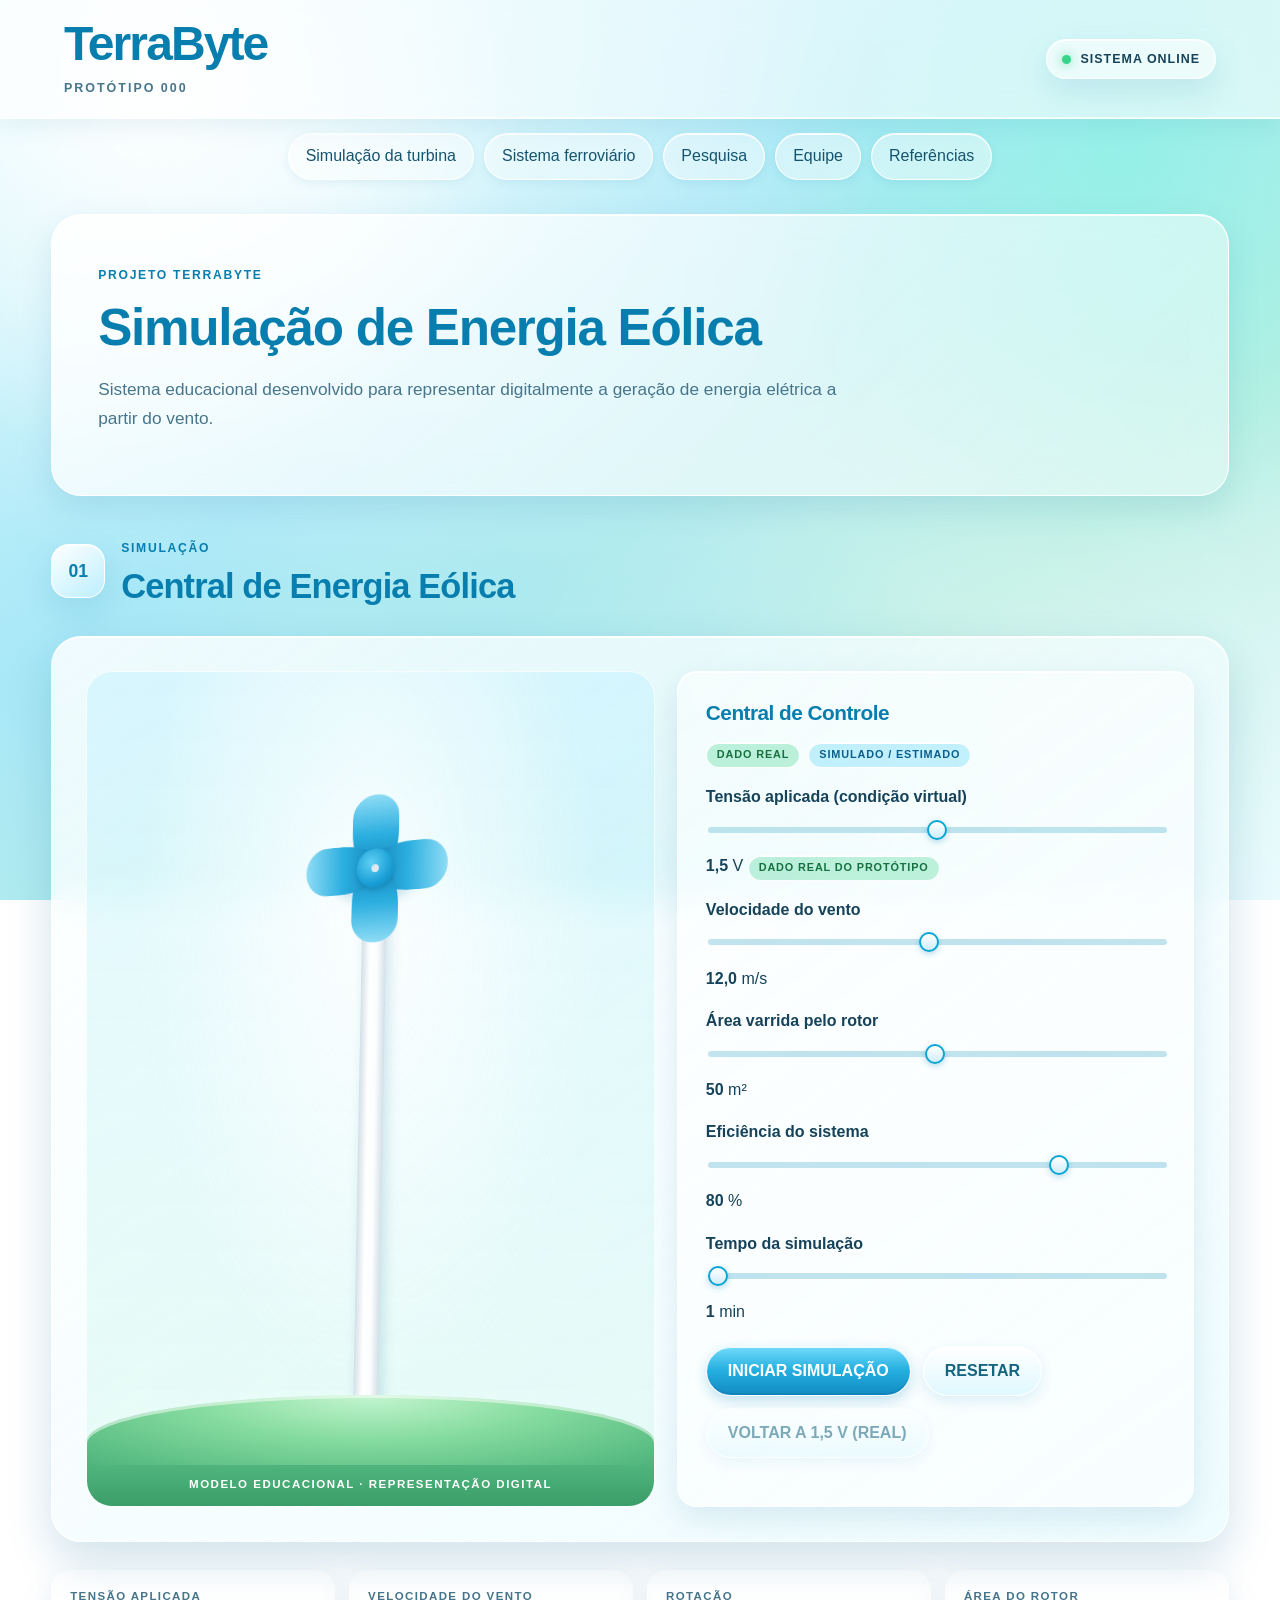
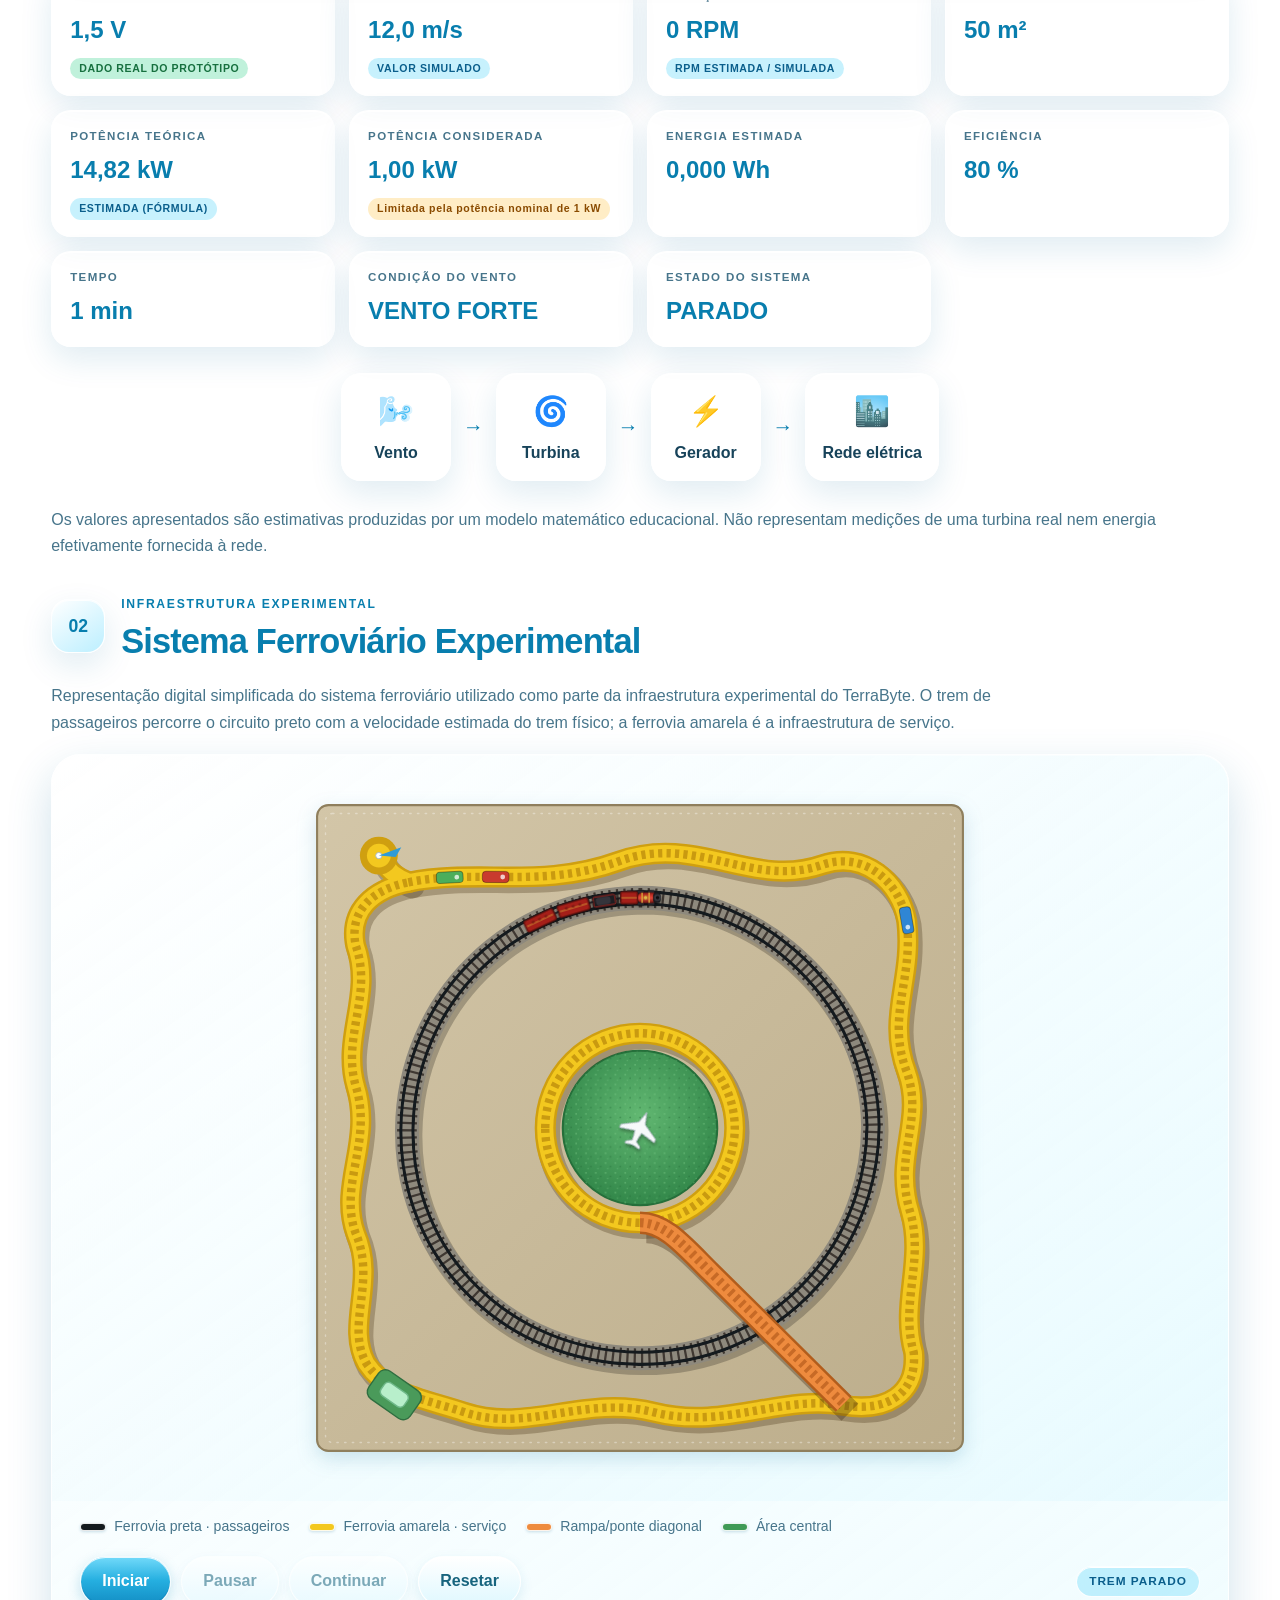
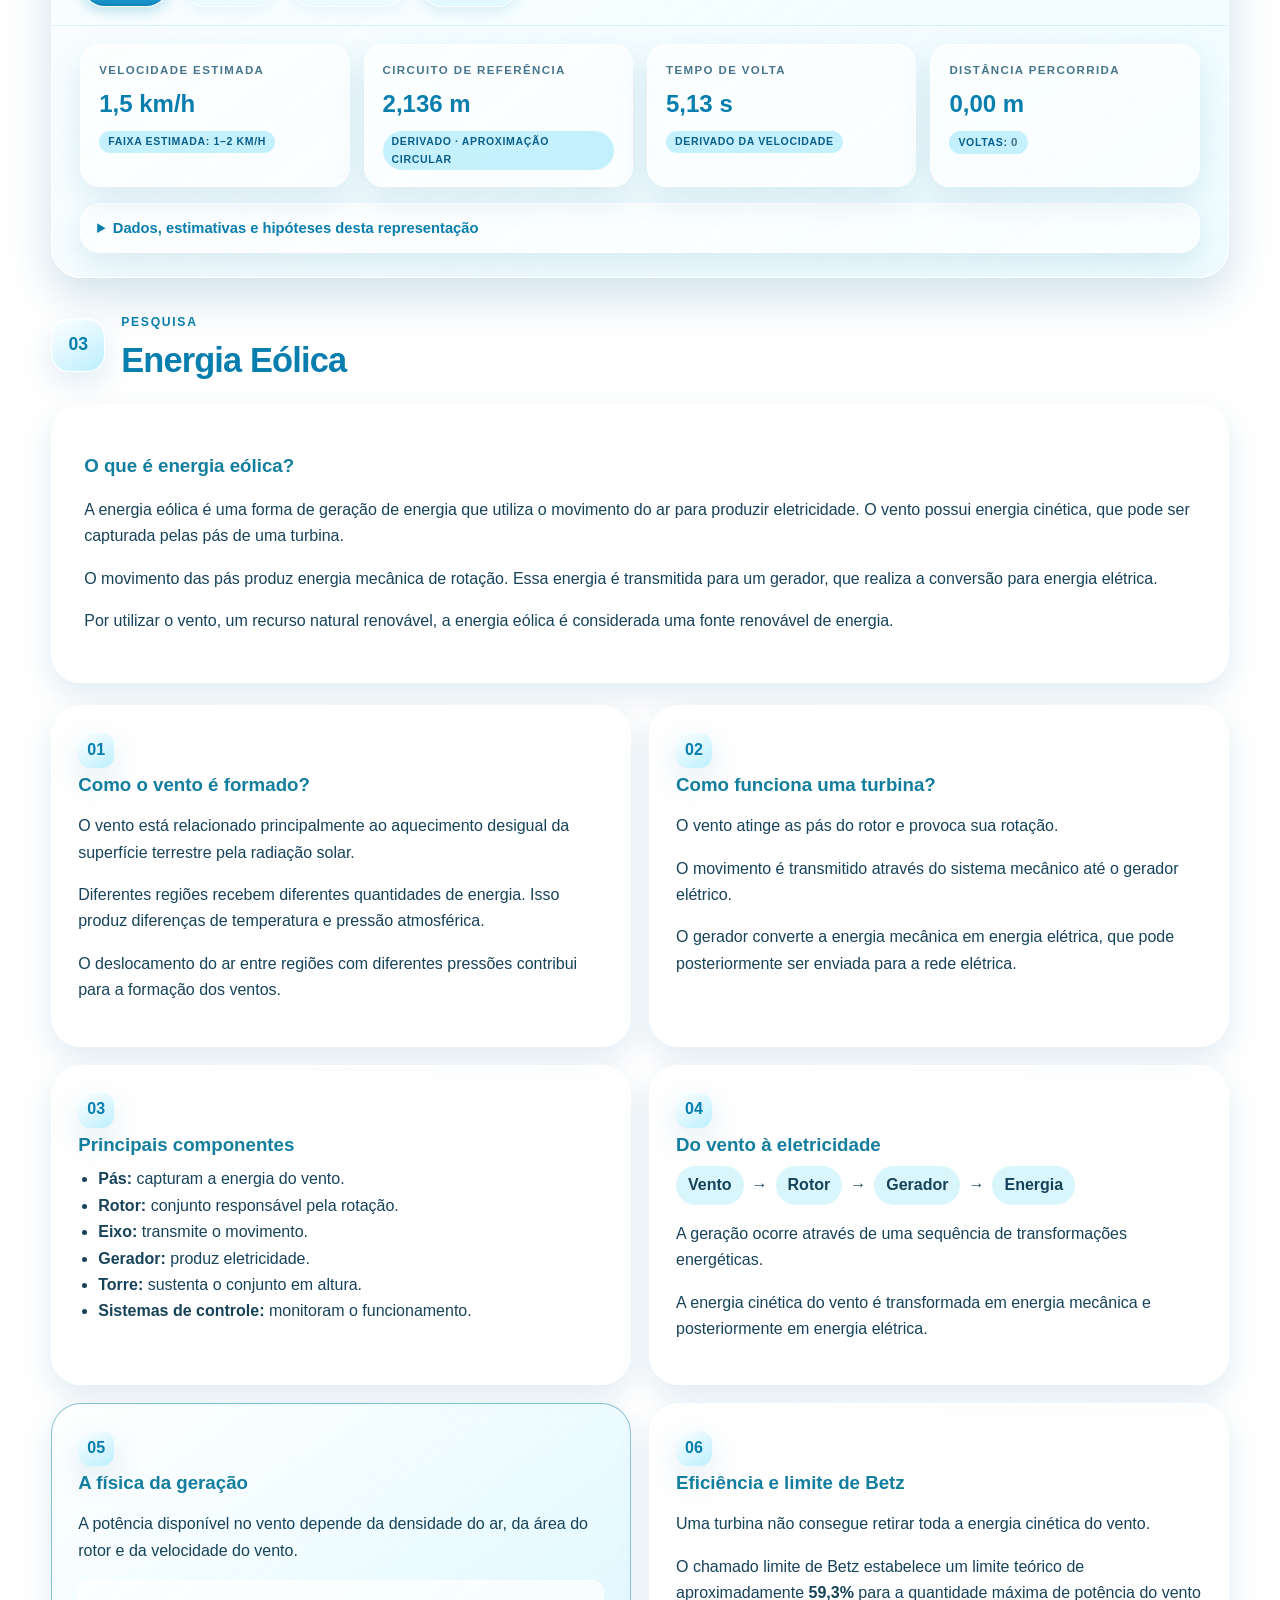
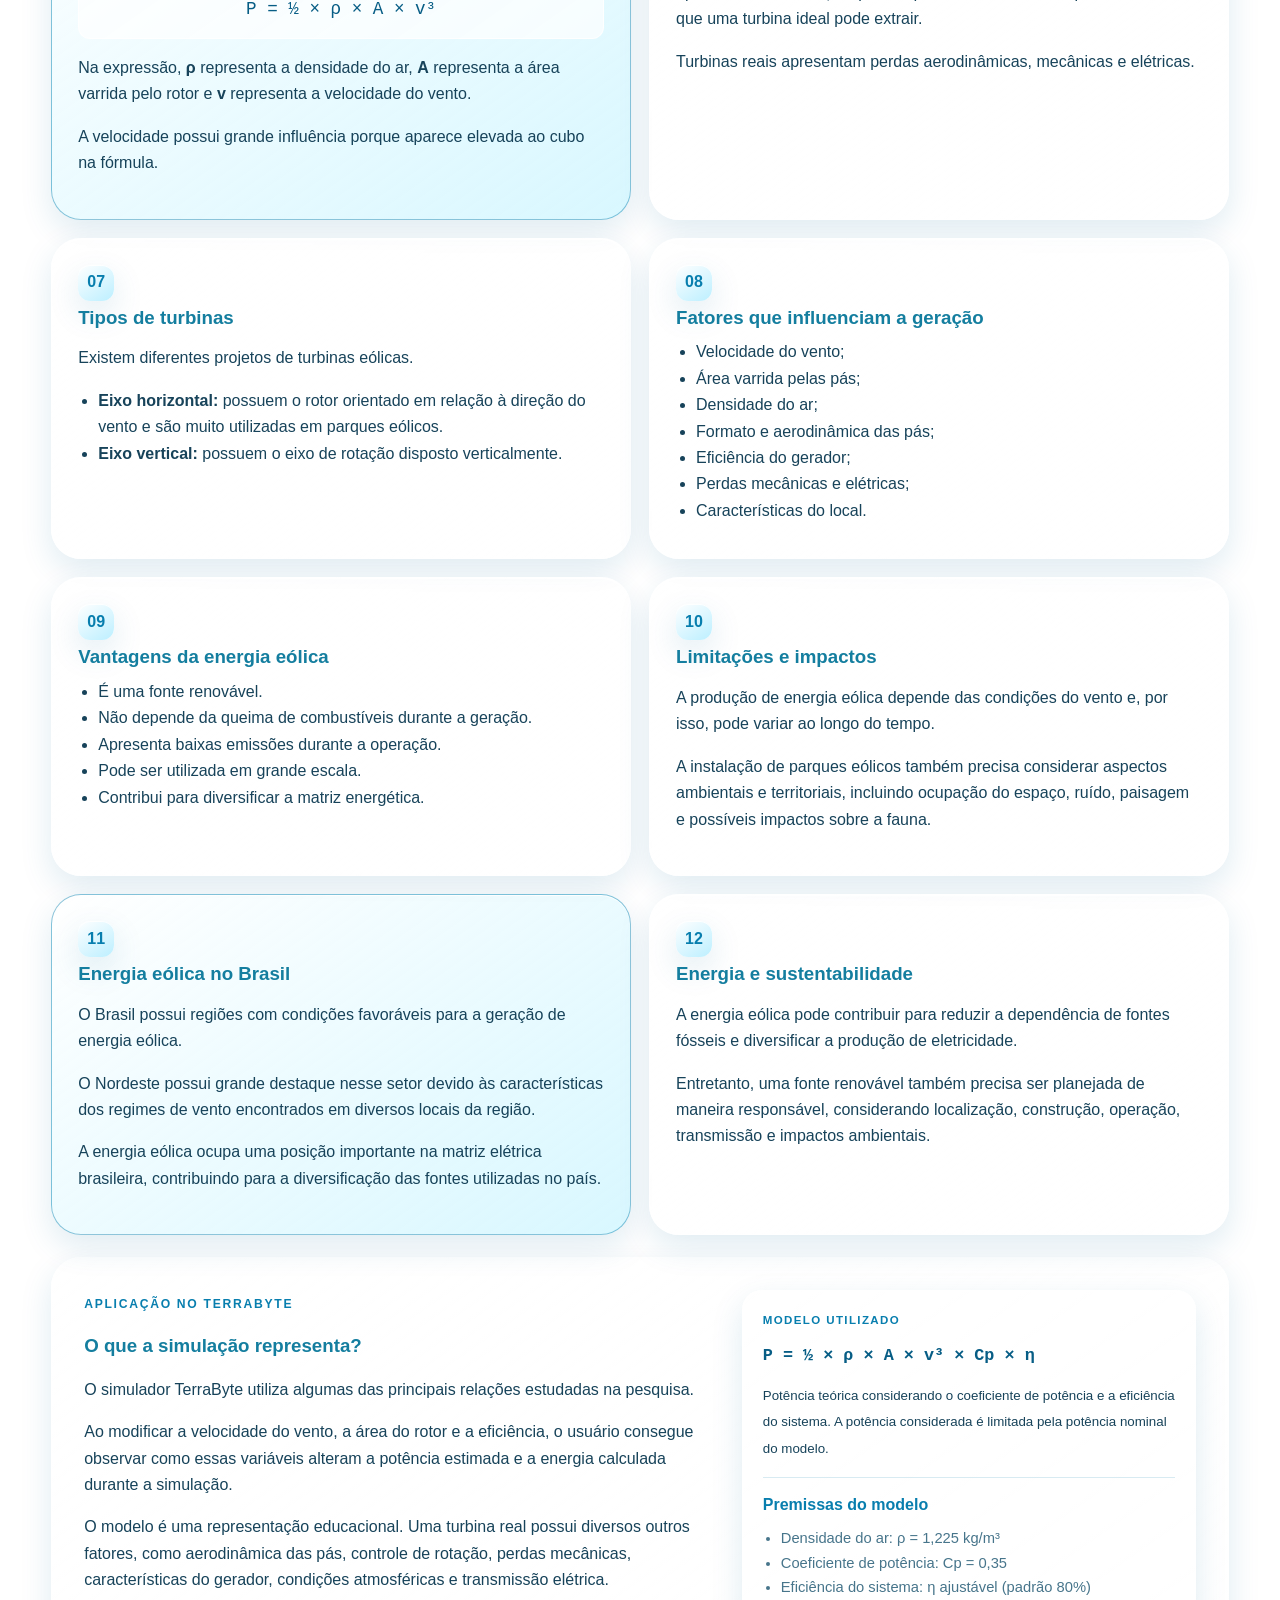
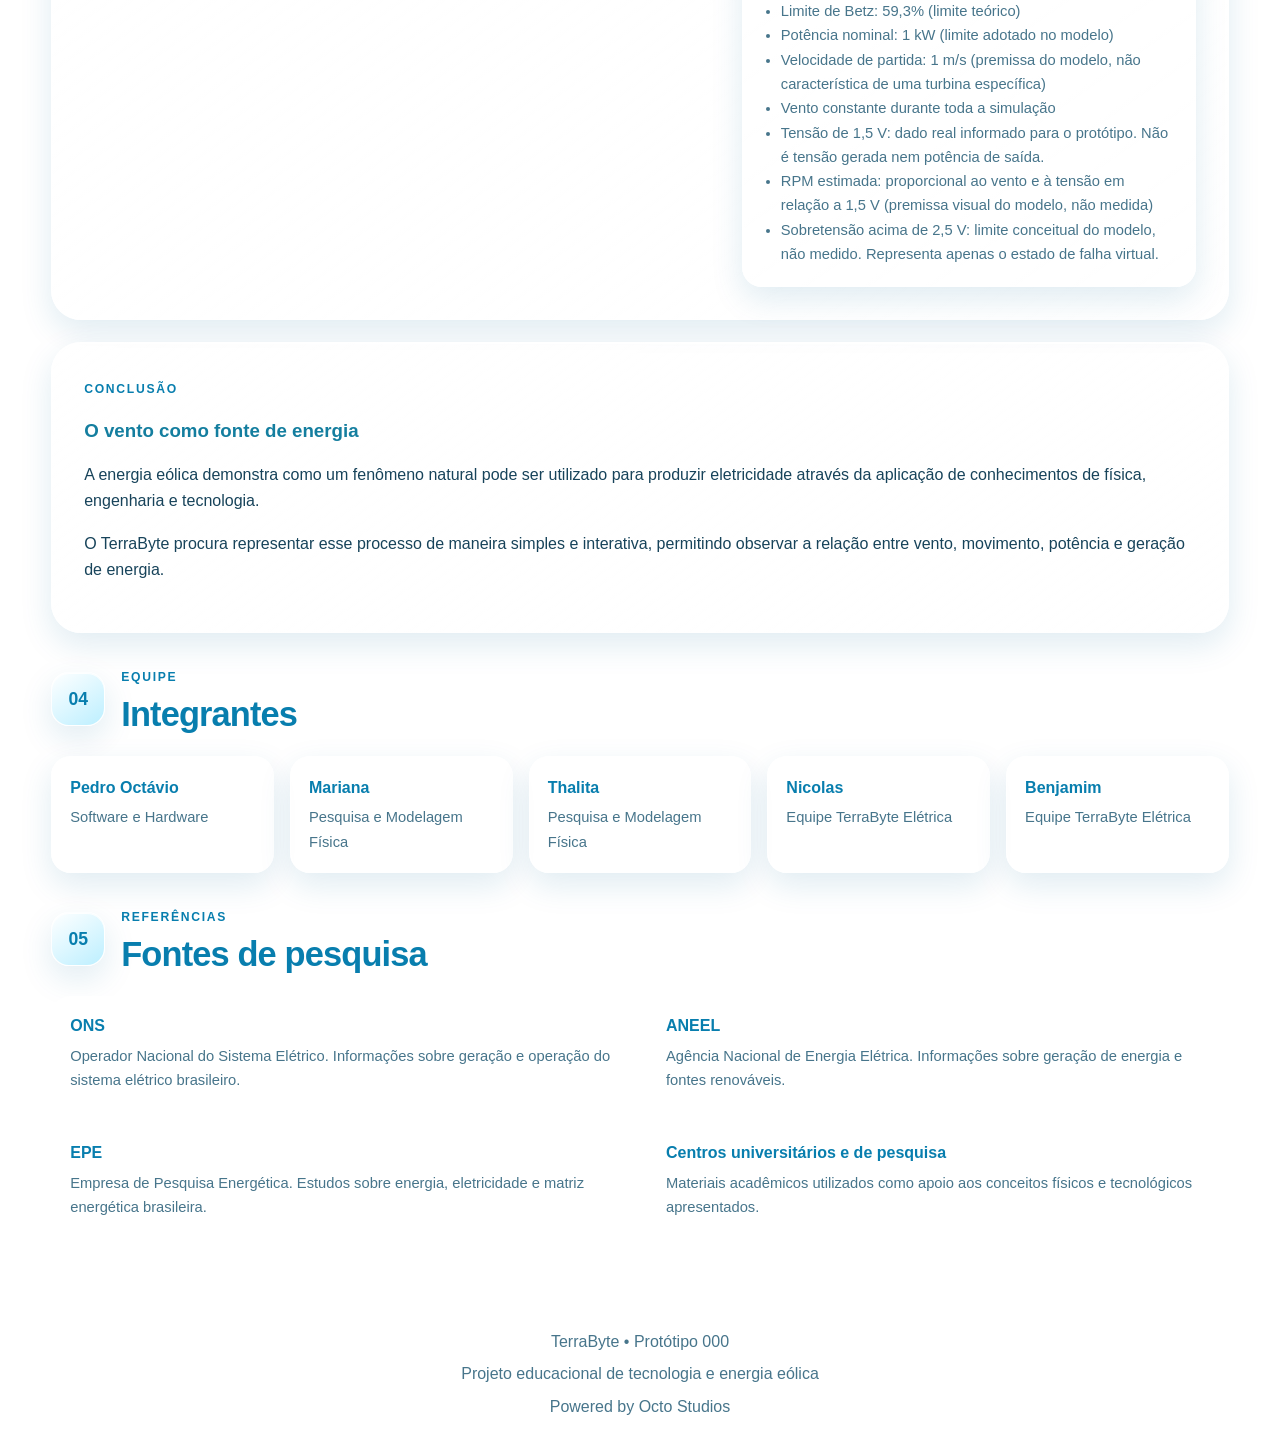
==== terrabyte feira de ciencias/index.html @ b6f0b1a8 "Add files via upload" ====
<!DOCTYPE html>
<html lang="pt-BR">
<head>
    <meta charset="UTF-8">
    <meta name="viewport" content="width=device-width, initial-scale=1.0">
    <meta name="description" content="TerraByte - Protótipo de simulação e pesquisa sobre energia eólica">
    <meta name="theme-color" content="#a8e8f7">
    <title>TerraByte | Protótipo 000</title>
    <link rel="stylesheet" href="style.css">
    <link rel="stylesheet" href="railway/railway.css">
</head>

<body>
    <header class="header">
        <div class="logo-area">
            <h1>TerraByte</h1>
            <span>PROTÓTIPO 000</span>
        </div>

        <div class="system-status">
            <span class="status-light"></span>
            SISTEMA ONLINE
        </div>
    </header>

    <nav class="site-navigation" aria-label="Navegação principal">
        <a href="#simulationSection">Simulação da turbina</a>
        <a href="#railwaySection">Sistema ferroviário</a>
        <a href="#researchSection">Pesquisa</a>
        <a href="#teamSection">Equipe</a>
        <a href="#referencesSection">Referências</a>
    </nav>

    <main>
        <section class="intro">
            <span class="section-tag">PROJETO TERRABYTE</span>
            <h2>Simulação de Energia Eólica</h2>
            <p>
                Sistema educacional desenvolvido para representar digitalmente
                a geração de energia elétrica a partir do vento.
            </p>
        </section>

        <!-- SEÇÃO 01: SIMULAÇÃO -->
        <section class="simulation-section" id="simulationSection">
            <div class="section-title">
                <div class="section-number">01</div>
                <div>
                    <span class="section-tag">SIMULAÇÃO</span>
                    <h2>Central de Energia Eólica</h2>
                </div>
            </div>

            <section class="simulation">
                <div class="turbine-area" id="turbineArea">
                    <div class="clouds" aria-hidden="true">
                        <span class="cloud cloud-1"></span>
                        <span class="cloud cloud-2"></span>
                    </div>

                    <div class="wind-particles" aria-hidden="true">
                        <span style="--y:18%;--t:3.2s;--d:0s"></span>
                        <span style="--y:30%;--t:2.6s;--d:0.6s"></span>
                        <span style="--y:42%;--t:3.8s;--d:1.2s"></span>
                        <span style="--y:54%;--t:2.9s;--d:0.3s"></span>
                        <span style="--y:66%;--t:3.4s;--d:1.6s"></span>
                        <span style="--y:78%;--t:2.7s;--d:0.9s"></span>
                    </div>

                    <div class="fault-banner" id="faultBanner" hidden>
                        SOBRETENSÃO — FALHA SIMULADA
                    </div>

                    <div
                        id="turbine"
                        class="turbine-3d"
                        role="img"
                        aria-label="Representação 3D simplificada do protótipo TerraByte"
                    >
                        <div class="tb-tower"></div>
                        <div class="tb-nacelle"></div>
                        <div class="tb-hub-wrap">
                            <div class="turbine-rotor">
                                <span class="tb-blade" style="--a:0deg"></span>
                                <span class="tb-blade" style="--a:90deg"></span>
                                <span class="tb-blade" style="--a:180deg"></span>
                                <span class="tb-blade" style="--a:270deg"></span>
                                <span class="tb-spinner"></span>
                            </div>
                        </div>
                    </div>

                    <div class="grass-field" aria-hidden="true"></div>

                    <div class="simulation-label">
                        MODELO EDUCACIONAL · REPRESENTAÇÃO DIGITAL
                    </div>
                </div>

                <div class="control-panel" id="controlPanel">
                    <h2>Central de Controle</h2>

                    <p class="lock-notice" id="lockNotice" hidden>
                        Parâmetros bloqueados durante a simulação.
                    </p>

                    <div class="legend" aria-label="Legenda de rótulos">
                        <span class="tag tag-real">DADO REAL</span>
                        <span class="tag tag-sim">SIMULADO / ESTIMADO</span>
                    </div>

                    <div class="control-group">
                        <label for="voltage">
                            Tensão aplicada (condição virtual)
                        </label>

                        <input
                            type="range"
                            id="voltage"
                            min="0"
                            max="3"
                            value="1.5"
                            step="0.1"
                        >

                        <p>
                            <strong id="voltageValue">1,5</strong> V
                            <span class="tag tag-real" id="voltageTag">DADO REAL DO PROTÓTIPO</span>
                        </p>
                    </div>

                    <div class="control-group">
                        <label for="windSpeed">
                            Velocidade do vento
                        </label>

                        <input
                            type="range"
                            id="windSpeed"
                            min="0"
                            max="25"
                            value="12"
                            step="0.1"
                        >

                        <p>
                            <strong id="windValue">12,0</strong> m/s
                        </p>
                    </div>

                    <div class="control-group">
                        <label for="rotorArea">
                            Área varrida pelo rotor
                        </label>

                        <input
                            type="range"
                            id="rotorArea"
                            min="1"
                            max="100"
                            value="50"
                            step="1"
                        >

                        <p>
                            <strong id="areaValue">50</strong> m²
                        </p>
                    </div>

                    <div class="control-group">
                        <label for="efficiency">
                            Eficiência do sistema
                        </label>

                        <input
                            type="range"
                            id="efficiency"
                            min="10"
                            max="100"
                            value="80"
                            step="1"
                        >

                        <p>
                            <strong id="efficiencyValue">80</strong> %
                        </p>
                    </div>

                    <div class="control-group">
                        <label for="simulationTime">
                            Tempo da simulação
                        </label>

                        <input
                            type="range"
                            id="simulationTime"
                            min="1"
                            max="60"
                            value="1"
                            step="1"
                        >

                        <p>
                            <strong id="timeValue">1</strong> min
                        </p>
                    </div>

                    <div class="simulation-controls">
                        <button id="startButton" type="button">
                            INICIAR SIMULAÇÃO
                        </button>

                        <button
                            id="resetButton"
                            class="btn-secondary"
                            type="button"
                        >
                            RESETAR
                        </button>

                        <button
                            id="returnRealButton"
                            class="btn-secondary"
                            type="button"
                        >
                            VOLTAR A 1,5 V (REAL)
                        </button>
                    </div>
                </div>
            </section>

            <!-- INDICADORES -->
            <section class="data-panel" aria-label="Dados da simulação">
                <div class="data-card">
                    <span>TENSÃO APLICADA</span>
                    <strong id="voltageData">1,5 V</strong>
                    <small class="tag-line" id="voltageDataTag">DADO REAL DO PROTÓTIPO</small>
                </div>

                <div class="data-card">
                    <span>VELOCIDADE DO VENTO</span>
                    <strong id="speedData">12,0 m/s</strong>
                    <small class="tag-line">VALOR SIMULADO</small>
                </div>

                <div class="data-card">
                    <span>ROTAÇÃO</span>
                    <strong id="rpmData">0 RPM</strong>
                    <small class="tag-line">RPM ESTIMADA / SIMULADA</small>
                </div>

                <div class="data-card">
                    <span>ÁREA DO ROTOR</span>
                    <strong id="areaData">50 m²</strong>
                </div>

                <div class="data-card">
                    <span>POTÊNCIA TEÓRICA</span>
                    <strong id="theoreticalPowerData">0,00 kW</strong>
                    <small class="tag-line">ESTIMADA (FÓRMULA)</small>
                </div>

                <div class="data-card">
                    <span>POTÊNCIA CONSIDERADA</span>
                    <strong id="powerData">0,00 kW</strong>
                    <small class="tag-line" id="powerLimitNote" hidden>Limitada pela potência nominal de 1 kW</small>
                </div>

                <div class="data-card">
                    <span>ENERGIA ESTIMADA</span>
                    <strong id="energyData">0,000 kWh</strong>
                </div>

                <div class="data-card">
                    <span>EFICIÊNCIA</span>
                    <strong id="efficiencyData">80 %</strong>
                </div>

                <div class="data-card">
                    <span>TEMPO</span>
                    <strong id="timeData">1 min</strong>
                </div>

                <div class="data-card">
                    <span>CONDIÇÃO DO VENTO</span>
                    <strong id="windStateData">MODERADO</strong>
                </div>

                <div class="data-card">
                    <span>ESTADO DO SISTEMA</span>
                    <strong id="systemState">PARADO</strong>
                </div>
            </section>

            <!-- FLUXO DE ENERGIA -->
            <section class="energy-flow" aria-label="Etapas da geração">
                <div class="energy-step">
                    <span aria-hidden="true">🌬️</span>
                    <p>Vento</p>
                </div>

                <strong aria-hidden="true">→</strong>

                <div class="energy-step">
                    <span aria-hidden="true">🌀</span>
                    <p>Turbina</p>
                </div>

                <strong aria-hidden="true">→</strong>

                <div class="energy-step">
                    <span aria-hidden="true">⚡</span>
                    <p>Gerador</p>
                </div>

                <strong aria-hidden="true">→</strong>

                <div class="energy-step">
                    <span aria-hidden="true">🏙️</span>
                    <p>Rede elétrica</p>
                </div>
            </section>

            <p class="text-muted">
                Os valores apresentados são estimativas produzidas por um
                modelo matemático educacional. Não representam medições
                de uma turbina real nem energia efetivamente fornecida à rede.
            </p>
        </section>

        <!-- SEÇÃO 02: PESQUISA -->
        <!-- SEÃ‡ÃƒO 02: SISTEMA FERROVIÃRIO -->
<section class="railway-section" id="railwaySection" aria-labelledby="railwayTitle">
    <div class="section-title">
        <div class="section-number">02</div>
        <div>
            <span class="section-tag">INFRAESTRUTURA EXPERIMENTAL</span>
            <h2 id="railwayTitle">Sistema Ferrovi&aacute;rio Experimental</h2>
        </div>
    </div>

    <p class="railway-intro">
        Representa&ccedil;&atilde;o digital simplificada do sistema ferrovi&aacute;rio utilizado como parte da
        infraestrutura experimental do TerraByte. O trem de passageiros percorre o circuito preto com a
        velocidade estimada do trem f&iacute;sico; a ferrovia amarela &eacute; a infraestrutura de servi&ccedil;o.
    </p>

    <div class="railway-panel">
        <div class="railway-scene">
            <svg class="railway-svg" id="railwaySvg" viewBox="0 0 1000 1000" role="img"
                 aria-labelledby="railwaySvgTitle railwaySvgDesc">
                <title id="railwaySvgTitle">Maquete ferrovi&aacute;ria do TerraByte</title>
                <desc id="railwaySvgDesc">Vista superior da maquete. A ferrovia preta de passageiros forma um circuito quase circular no centro. A ferrovia amarela de servi&ccedil;o contorna as bordas da base, com um la&ccedil;o em volta da &aacute;rea verde central e uma rampa laranja diagonal que passa por cima do circuito preto. O trem de passageiros percorre a ferrovia preta.</desc>

                <defs>
                    <linearGradient id="rwBoard" x1="0" y1="0" x2="1" y2="1">
                        <stop offset="0" stop-color="#d3c6a8"/>
                        <stop offset="1" stop-color="#bcad8b"/>
                    </linearGradient>
                    <radialGradient id="rwGreen" cx=".5" cy=".42" r=".62">
                        <stop offset="0" stop-color="#62b872"/>
                        <stop offset="1" stop-color="#2f8447"/>
                    </radialGradient>
                    <pattern id="rwGrass" width="14" height="14" patternUnits="userSpaceOnUse">
                        <circle cx="3" cy="4" r="1.2" fill="#7ccb87" opacity=".55"/>
                        <circle cx="10" cy="9" r="1.3" fill="#256f3a" opacity=".45"/>
                        <circle cx="6" cy="12" r="1" fill="#6fbf7c" opacity=".5"/>
                    </pattern>
                    <linearGradient id="rwBoilerShade" x1="0" y1="0" x2="0" y2="1">
                        <stop offset="0" stop-color="#8f1d17"/>
                        <stop offset=".38" stop-color="#d63a2e"/>
                        <stop offset=".52" stop-color="#e34a3c"/>
                        <stop offset="1" stop-color="#7a1712"/>
                    </linearGradient>
                    <!-- Trilhos pretos: duas linhas paralelas (traco largo menos traco estreito). -->
                    <mask id="rwPassengerRailMask" maskUnits="userSpaceOnUse" x="0" y="0" width="1000" height="1000">
                        <use href="#passengerRailwayPath" fill="none" stroke="#fff" stroke-width="22"/>
                        <use href="#passengerRailwayPath" fill="none" stroke="#000" stroke-width="13"/>
                    </mask>
                </defs>

                <!-- GEOMETRIA (fonte matematica dos percursos; nao desenha nada) -->
                <g class="rw-geometry" fill="none">
                    <path id="passengerRailwayPath" d="M500 172 C678 172 830 322 832 498 C830 684 682 830 498 828 C314 826 166 686 168 502 C170 318 316 174 500 172 Z"/>
                    <path id="serviceRailwayPath" d="M170 150 C270 130 360 160 470 120 C580 80 660 160 760 125 C820 105 870 150 880 205 C890 290 850 340 880 420 C905 490 860 540 885 620 C905 690 870 750 890 820 C895 880 850 905 790 895 C700 880 620 930 520 905 C420 880 340 935 250 905 C190 885 140 880 110 835 C80 780 125 720 95 650 C70 580 120 520 95 440 C75 370 120 310 95 240 C85 190 120 160 170 150 Z"/>
                    <path id="serviceLoopPath" d="M365 500 A135 135 0 1 1 635 500 A135 135 0 1 1 365 500 Z"/>
                    <path id="serviceBridgePath" d="M500 635 C535 635 560 665 600 705 L790 893"/>
                    <path id="serviceSpurPath" d="M172 150 C150 142 138 130 132 116"/>
                </g>

                <!-- 1. CENARIO / TERRENO -->
                <rect class="rw-board" x="40" y="40" width="920" height="920" rx="16"/>
                <rect class="rw-board-inset" x="52" y="52" width="896" height="896" rx="10"/>

                <!-- 2. AREA VERDE CENTRAL -->
                <circle class="rw-green" cx="500" cy="500" r="110"/>
                <circle class="rw-green-grass" cx="500" cy="500" r="110"/>
                <g class="rw-plane" transform="translate(500 500) rotate(24)" aria-hidden="true">
                    <path d="M0 -24 L5 -7 L27 6 L27 11 L5 6 L3 20 L11 25 L11 28 L0 26 L-11 28 L-11 25 L-3 20 L-5 6 L-27 11 L-27 6 L-5 -7 Z"/>
                </g>

                <!-- 3. FERROVIA AMARELA (SERVICO) -->
                <g class="rw-s-shadow">
                    <use href="#serviceRailwayPath"/><use href="#serviceLoopPath"/><use href="#serviceSpurPath"/>
                </g>
                <g class="rw-s-edge">
                    <use href="#serviceRailwayPath"/><use href="#serviceLoopPath"/><use href="#serviceSpurPath"/>
                </g>
                <g class="rw-s-body">
                    <use href="#serviceRailwayPath"/><use href="#serviceLoopPath"/><use href="#serviceSpurPath"/>
                </g>
                <g class="rw-s-slots">
                    <use href="#serviceRailwayPath"/><use href="#serviceLoopPath"/>
                </g>

                <!-- 4. FERROVIA PRETA (PASSAGEIROS) -->
                <use href="#passengerRailwayPath" class="rw-p-shadow"/>
                <use href="#passengerRailwayPath" class="rw-p-bed"/>
                <use href="#passengerRailwayPath" class="rw-p-sleepers"/>
                <use href="#passengerRailwayPath" class="rw-p-rails" mask="url(#rwPassengerRailMask)"/>

                <!-- 5. CENARIO DE SERVICO (estatico) -->
                <g class="rw-tower" aria-hidden="true">
                    <circle class="rw-tower-pad" cx="128" cy="112" r="27"/>
                    <circle class="rw-tower-pad-inner" cx="128" cy="112" r="17"/>
                    <circle class="rw-tower-pole" cx="128" cy="112" r="4.5"/>
                    <path class="rw-tower-flag" d="M128 112 L160 100 L152 114 Z"/>
                </g>
                <g class="rw-station" transform="translate(150 880) rotate(35)" aria-hidden="true">
                    <rect class="rw-station-pad" x="-36" y="-24" width="72" height="48" rx="12"/>
                    <rect class="rw-station-roof" x="-20" y="-11" width="40" height="22" rx="7"/>
                </g>
                <g class="rw-parked" aria-hidden="true">
                    <g data-service-progress="0.020" class="rw-parked-green"><rect x="-19" y="-8" width="38" height="16" rx="5"/><circle cx="10" cy="0" r="3.4"/></g>
                    <g data-service-progress="0.042" class="rw-parked-red"><rect x="-19" y="-8" width="38" height="16" rx="5"/><circle cx="10" cy="0" r="3.4"/></g>
                    <g data-service-progress="0.256" class="rw-parked-blue"><rect x="-19" y="-8" width="38" height="16" rx="5"/><circle cx="10" cy="0" r="3.4"/></g>
                </g>

                <!-- 6. TREM DE PASSAGEIROS (passa por baixo da ponte) -->
                <g id="passengerTrain" class="passenger-train" aria-hidden="true">
                    <!-- Locomotiva a vapor (frente = +x) -->
                    <g id="passengerTrainLocomotive" data-train-car="locomotive" data-length="58">
                        <rect class="rw-chassis" x="-28" y="-7.5" width="56" height="15" rx="3"/>
                        <rect class="rw-rod" x="-19" y="-10.2" width="10" height="3.4" rx="1.2"/>
                        <rect class="rw-rod" x="-4" y="-10.2" width="10" height="3.4" rx="1.2"/>
                        <rect class="rw-rod" x="11" y="-10.2" width="10" height="3.4" rx="1.2"/>
                        <rect class="rw-rod" x="-19" y="6.8" width="10" height="3.4" rx="1.2"/>
                        <rect class="rw-rod" x="-4" y="6.8" width="10" height="3.4" rx="1.2"/>
                        <rect class="rw-rod" x="11" y="6.8" width="10" height="3.4" rx="1.2"/>
                        <rect class="rw-boiler" x="-4" y="-7.2" width="28" height="14.4" rx="7.2"/>
                        <rect class="rw-band" x="2" y="-7.2" width="2" height="14.4"/>
                        <rect class="rw-band" x="12" y="-7.2" width="2" height="14.4"/>
                        <rect class="rw-smokebox" x="19" y="-7.2" width="10" height="14.4" rx="4.5"/>
                        <circle class="rw-chimney-ring" cx="25" cy="0" r="4.7"/>
                        <circle class="rw-chimney" cx="25" cy="0" r="2.6"/>
                        <circle class="rw-dome" cx="8" cy="0" r="3"/>
                        <rect class="rw-cab" x="-28" y="-9" width="25" height="18" rx="2.6"/>
                        <rect class="rw-cab-roof" x="-26" y="-6.6" width="21" height="13.2" rx="2"/>
                        <line class="rw-trim" x1="-26" y1="0" x2="-5" y2="0"/>
                    </g>
                    <!-- Tender -->
                    <g id="passengerTrainTender" data-train-car="tender" data-length="34">
                        <rect class="rw-coupling" x="17" y="-1.2" width="6" height="2.4"/>
                        <rect class="rw-tender" x="-17" y="-8.5" width="34" height="17" rx="2.6"/>
                        <rect class="rw-tender-lining" x="-15.5" y="-7" width="31" height="14" rx="2"/>
                        <rect class="rw-tender-coal" x="-12" y="-5.2" width="21" height="10.4" rx="4"/>
                    </g>
                    <!-- Vagao 1 -->
                    <g id="passengerTrainCoachA" data-train-car="coach" data-length="46">
                        <rect class="rw-coupling" x="23" y="-1.2" width="6" height="2.4"/>
                        <rect class="rw-coach" x="-23" y="-9" width="46" height="18" rx="3"/>
                        <rect class="rw-coach-roof" x="-21" y="-7" width="42" height="14" rx="2.5"/>
                        <line class="rw-trim" x1="-20" y1="0" x2="20" y2="0"/>
                        <rect class="rw-vent" x="-12" y="-3.6" width="4" height="3"/>
                        <rect class="rw-vent" x="-2" y="-3.6" width="4" height="3"/>
                        <rect class="rw-vent" x="8" y="-3.6" width="4" height="3"/>
                    </g>
                    <!-- Vagao 2 -->
                    <g id="passengerTrainCoachB" data-train-car="coach" data-length="46">
                        <rect class="rw-coupling" x="23" y="-1.2" width="6" height="2.4"/>
                        <rect class="rw-coach" x="-23" y="-9" width="46" height="18" rx="3"/>
                        <rect class="rw-coach-roof" x="-21" y="-7" width="42" height="14" rx="2.5"/>
                        <line class="rw-trim" x1="-20" y1="0" x2="20" y2="0"/>
                        <rect class="rw-vent" x="-12" y="-3.6" width="4" height="3"/>
                        <rect class="rw-vent" x="-2" y="-3.6" width="4" height="3"/>
                        <rect class="rw-vent" x="8" y="-3.6" width="4" height="3"/>
                    </g>
                </g>

                <!-- 7. PONTE / RAMPA DIAGONAL (por cima do circuito preto) -->
                <g class="rw-b-shadow" transform="translate(9 12)"><use href="#serviceBridgePath"/></g>
                <g class="rw-b-edge"><use href="#serviceBridgePath"/></g>
                <g class="rw-b-body"><use href="#serviceBridgePath"/></g>
                <g class="rw-b-slots"><use href="#serviceBridgePath"/></g>
            </svg>
        </div>

        <ul class="railway-legend" aria-label="Legenda da maquete">
            <li><span class="rw-swatch rw-swatch-passenger" aria-hidden="true"></span>Ferrovia preta &middot; passageiros</li>
            <li><span class="rw-swatch rw-swatch-service" aria-hidden="true"></span>Ferrovia amarela &middot; servi&ccedil;o</li>
            <li><span class="rw-swatch rw-swatch-bridge" aria-hidden="true"></span>Rampa/ponte diagonal</li>
            <li><span class="rw-swatch rw-swatch-green" aria-hidden="true"></span>&Aacute;rea central</li>
        </ul>

        <div class="railway-controls" role="group" aria-label="Controles do trem de passageiros">
            <button id="railwayStart" type="button">Iniciar</button>
            <button id="railwayPause" class="btn-secondary" type="button" disabled>Pausar</button>
            <button id="railwayContinue" class="btn-secondary" type="button" disabled>Continuar</button>
            <button id="railwayReset" class="btn-secondary" type="button">Resetar</button>
            <span class="tag tag-sim railway-state" id="railwayStatus" data-state="stopped" role="status" aria-live="polite">TREM PARADO</span>
        </div>

        <div class="railway-readouts">
            <div class="data-panel" aria-label="Dados da ferrovia">
                <div class="data-card">
                    <span>VELOCIDADE ESTIMADA</span>
                    <strong id="railwaySpeedValue">1,5 km/h</strong>
                    <small class="tag-line">FAIXA ESTIMADA: 1&ndash;2 KM/H</small>
                </div>
                <div class="data-card">
                    <span>CIRCUITO DE REFER&Ecirc;NCIA</span>
                    <strong id="railwayCircuitLength">2,136 m</strong>
                    <small class="tag-line">DERIVADO &middot; APROXIMA&Ccedil;&Atilde;O CIRCULAR</small>
                </div>
                <div class="data-card">
                    <span>TEMPO DE VOLTA</span>
                    <strong id="railwayLapTime">5,13 s</strong>
                    <small class="tag-line">DERIVADO DA VELOCIDADE</small>
                </div>
                <div class="data-card">
                    <span>DIST&Acirc;NCIA PERCORRIDA</span>
                    <strong id="railwayDistance">0,00 m</strong>
                    <small class="tag-line">VOLTAS: <span id="railwayLaps">0</span></small>
                </div>
            </div>

            <details class="railway-assumptions">
                <summary>Dados, estimativas e hip&oacute;teses desta representa&ccedil;&atilde;o</summary>
                <ul>
                    <li><span class="tag tag-real">DADO DO PROT&Oacute;TIPO</span><span>Trem: Expresso de Hogwarts (Candide). Circuito f&iacute;sico: aproximadamente 68 &times; 68 cm.</span></li>
                    <li><span class="tag tag-sim">ESTIMATIVA</span><span>Velocidade do trem f&iacute;sico: 1&ndash;2 km/h, com refer&ecirc;ncia de 1,5 km/h (&asymp; 0,4167 m/s).</span></li>
                    <li><span class="tag tag-sim">DERIVADO</span><span>Di&acirc;metro de 0,68 m e circunfer&ecirc;ncia &pi; &times; 0,68 &asymp; 2,136 m, por aproxima&ccedil;&atilde;o circular. Tempo de volta: 7,69 s a 1,0 km/h; 5,13 s a 1,5 km/h; 3,85 s a 2,0 km/h.</span></li>
                    <li><span class="tag tag-visual">VISUAL</span><span>Forma dos trilhos, rampa, cen&aacute;rio e desenho do trem s&atilde;o uma reconstru&ccedil;&atilde;o estilizada. O circuito desenhado n&atilde;o &eacute; um c&iacute;rculo perfeito; o movimento usa o comprimento f&iacute;sico aproximado (2,136 m), n&atilde;o o comprimento do desenho. A ferrovia amarela ainda n&atilde;o tem trem de servi&ccedil;o.</span></li>
                </ul>
            </details>
        </div>
    </div>
</section>
<section class="research-section" id="researchSection">
            <div class="section-title">
                <div class="section-number">03</div>
                <div>
                    <span class="section-tag">PESQUISA</span>
                    <h2>Energia Eólica</h2>
                </div>
            </div>

            <article class="research-introduction">
                <h3>O que é energia eólica?</h3>

                <p>
                    A energia eólica é uma forma de geração de energia que
                    utiliza o movimento do ar para produzir eletricidade.
                    O vento possui energia cinética, que pode ser capturada
                    pelas pás de uma turbina.
                </p>

                <p>
                    O movimento das pás produz energia mecânica de rotação.
                    Essa energia é transmitida para um gerador, que realiza
                    a conversão para energia elétrica.
                </p>

                <p>
                    Por utilizar o vento, um recurso natural renovável,
                    a energia eólica é considerada uma fonte renovável
                    de energia.
                </p>
            </article>

            <div class="research-grid">
                <article class="research-card">
                    <span class="research-number">01</span>
                    <h3>Como o vento é formado?</h3>

                    <p>
                        O vento está relacionado principalmente ao
                        aquecimento desigual da superfície terrestre
                        pela radiação solar.
                    </p>

                    <p>
                        Diferentes regiões recebem diferentes quantidades
                        de energia. Isso produz diferenças de temperatura
                        e pressão atmosférica.
                    </p>

                    <p>
                        O deslocamento do ar entre regiões com diferentes
                        pressões contribui para a formação dos ventos.
                    </p>
                </article>

                <article class="research-card">
                    <span class="research-number">02</span>
                    <h3>Como funciona uma turbina?</h3>

                    <p>
                        O vento atinge as pás do rotor e provoca sua rotação.
                    </p>

                    <p>
                        O movimento é transmitido através do sistema
                        mecânico até o gerador elétrico.
                    </p>

                    <p>
                        O gerador converte a energia mecânica em energia
                        elétrica, que pode posteriormente ser enviada
                        para a rede elétrica.
                    </p>
                </article>

                <article class="research-card">
                    <span class="research-number">03</span>
                    <h3>Principais componentes</h3>

                    <ul>
                        <li><strong>Pás:</strong> capturam a energia do vento.</li>
                        <li><strong>Rotor:</strong> conjunto responsável pela rotação.</li>
                        <li><strong>Eixo:</strong> transmite o movimento.</li>
                        <li><strong>Gerador:</strong> produz eletricidade.</li>
                        <li><strong>Torre:</strong> sustenta o conjunto em altura.</li>
                        <li><strong>Sistemas de controle:</strong> monitoram o funcionamento.</li>
                    </ul>
                </article>

                <article class="research-card">
                    <span class="research-number">04</span>
                    <h3>Do vento à eletricidade</h3>

                    <div class="research-flow">
                        <span>Vento</span>
                        <strong>→</strong>
                        <span>Rotor</span>
                        <strong>→</strong>
                        <span>Gerador</span>
                        <strong>→</strong>
                        <span>Energia</span>
                    </div>

                    <p>
                        A geração ocorre através de uma sequência de
                        transformações energéticas.
                    </p>

                    <p>
                        A energia cinética do vento é transformada em
                        energia mecânica e posteriormente em energia elétrica.
                    </p>
                </article>

                <article class="research-card research-highlight">
                    <span class="research-number">05</span>
                    <h3>A física da geração</h3>

                    <p>
                        A potência disponível no vento depende da densidade
                        do ar, da área do rotor e da velocidade do vento.
                    </p>

                    <div class="formula">
                        P = ½ × ρ × A × v³
                    </div>

                    <p>
                        Na expressão, <strong>ρ</strong> representa a
                        densidade do ar, <strong>A</strong> representa a
                        área varrida pelo rotor e <strong>v</strong>
                        representa a velocidade do vento.
                    </p>

                    <p>
                        A velocidade possui grande influência porque aparece
                        elevada ao cubo na fórmula.
                    </p>
                </article>

                <article class="research-card">
                    <span class="research-number">06</span>
                    <h3>Eficiência e limite de Betz</h3>

                    <p>
                        Uma turbina não consegue retirar toda a energia
                        cinética do vento.
                    </p>

                    <p>
                        O chamado limite de Betz estabelece um limite
                        teórico de aproximadamente <strong>59,3%</strong>
                        para a quantidade máxima de potência do vento que
                        uma turbina ideal pode extrair.
                    </p>

                    <p>
                        Turbinas reais apresentam perdas aerodinâmicas,
                        mecânicas e elétricas.
                    </p>
                </article>

                <article class="research-card">
                    <span class="research-number">07</span>
                    <h3>Tipos de turbinas</h3>

                    <p>
                        Existem diferentes projetos de turbinas eólicas.
                    </p>

                    <ul>
                        <li>
                            <strong>Eixo horizontal:</strong> possuem o
                            rotor orientado em relação à direção do vento
                            e são muito utilizadas em parques eólicos.
                        </li>
                        <li>
                            <strong>Eixo vertical:</strong> possuem o eixo
                            de rotação disposto verticalmente.
                        </li>
                    </ul>
                </article>

                <article class="research-card">
                    <span class="research-number">08</span>
                    <h3>Fatores que influenciam a geração</h3>

                    <ul>
                        <li>Velocidade do vento;</li>
                        <li>Área varrida pelas pás;</li>
                        <li>Densidade do ar;</li>
                        <li>Formato e aerodinâmica das pás;</li>
                        <li>Eficiência do gerador;</li>
                        <li>Perdas mecânicas e elétricas;</li>
                        <li>Características do local.</li>
                    </ul>
                </article>

                <article class="research-card">
                    <span class="research-number">09</span>
                    <h3>Vantagens da energia eólica</h3>

                    <ul>
                        <li>É uma fonte renovável.</li>
                        <li>Não depende da queima de combustíveis durante a geração.</li>
                        <li>Apresenta baixas emissões durante a operação.</li>
                        <li>Pode ser utilizada em grande escala.</li>
                        <li>Contribui para diversificar a matriz energética.</li>
                    </ul>
                </article>

                <article class="research-card">
                    <span class="research-number">10</span>
                    <h3>Limitações e impactos</h3>

                    <p>
                        A produção de energia eólica depende das condições
                        do vento e, por isso, pode variar ao longo do tempo.
                    </p>

                    <p>
                        A instalação de parques eólicos também precisa
                        considerar aspectos ambientais e territoriais,
                        incluindo ocupação do espaço, ruído, paisagem e
                        possíveis impactos sobre a fauna.
                    </p>
                </article>

                <article class="research-card research-highlight">
                    <span class="research-number">11</span>
                    <h3>Energia eólica no Brasil</h3>

                    <p>
                        O Brasil possui regiões com condições favoráveis
                        para a geração de energia eólica.
                    </p>

                    <p>
                        O Nordeste possui grande destaque nesse setor
                        devido às características dos regimes de vento
                        encontrados em diversos locais da região.
                    </p>

                    <p>
                        A energia eólica ocupa uma posição importante
                        na matriz elétrica brasileira, contribuindo
                        para a diversificação das fontes utilizadas no país.
                    </p>
                </article>

                <article class="research-card">
                    <span class="research-number">12</span>
                    <h3>Energia e sustentabilidade</h3>

                    <p>
                        A energia eólica pode contribuir para reduzir
                        a dependência de fontes fósseis e diversificar
                        a produção de eletricidade.
                    </p>

                    <p>
                        Entretanto, uma fonte renovável também precisa
                        ser planejada de maneira responsável, considerando
                        localização, construção, operação, transmissão
                        e impactos ambientais.
                    </p>
                </article>
            </div>

            <article class="terra-relation">
                <div>
                    <span class="section-tag">APLICAÇÃO NO TERRABYTE</span>
                    <h3>O que a simulação representa?</h3>

                    <p>
                        O simulador TerraByte utiliza algumas das principais
                        relações estudadas na pesquisa.
                    </p>

                    <p>
                        Ao modificar a velocidade do vento, a área do rotor
                        e a eficiência, o usuário consegue observar como
                        essas variáveis alteram a potência estimada e a
                        energia calculada durante a simulação.
                    </p>

                    <p>
                        O modelo é uma representação educacional. Uma
                        turbina real possui diversos outros fatores,
                        como aerodinâmica das pás, controle de rotação,
                        perdas mecânicas, características do gerador,
                        condições atmosféricas e transmissão elétrica.
                    </p>
                </div>

                <div class="model-box">
                    <span>MODELO UTILIZADO</span>

                    <strong>
                        P = ½ × ρ × A × v³ × Cp × η
                    </strong>

                    <small>
                        Potência teórica considerando o coeficiente
                        de potência e a eficiência do sistema. A potência
                        considerada é limitada pela potência nominal do modelo.
                    </small>

                    <div class="premises">
                        <strong>Premissas do modelo</strong>
                        <ul>
                            <li>Densidade do ar: ρ = 1,225 kg/m³</li>
                            <li>Coeficiente de potência: Cp = 0,35</li>
                            <li>Eficiência do sistema: η ajustável (padrão 80%)</li>
                            <li>Limite de Betz: 59,3% (limite teórico)</li>
                            <li>Potência nominal: 1 kW (limite adotado no modelo)</li>
                            <li>Velocidade de partida: 1 m/s (premissa do modelo, não característica de uma turbina específica)</li>
                            <li>Vento constante durante toda a simulação</li>
                            <li>Tensão de 1,5 V: dado real informado para o protótipo. Não é tensão gerada nem potência de saída.</li>
                            <li>RPM estimada: proporcional ao vento e à tensão em relação a 1,5 V (premissa visual do modelo, não medida)</li>
                            <li>Sobretensão acima de 2,5 V: limite conceitual do modelo, não medido. Representa apenas o estado de falha virtual.</li>
                        </ul>
                    </div>
                </div>
            </article>

            <article class="research-conclusion">
                <span class="section-tag">CONCLUSÃO</span>
                <h3>O vento como fonte de energia</h3>

                <p>
                    A energia eólica demonstra como um fenômeno natural
                    pode ser utilizado para produzir eletricidade através
                    da aplicação de conhecimentos de física, engenharia
                    e tecnologia.
                </p>

                <p>
                    O TerraByte procura representar esse processo de maneira
                    simples e interativa, permitindo observar a relação
                    entre vento, movimento, potência e geração de energia.
                </p>
            </article>
        </section>

        <!-- SEÇÃO 03: EQUIPE -->
        <section class="team-section" id="teamSection">
            <div class="section-title">
                <div class="section-number">04</div>
                <div>
                    <span class="section-tag">EQUIPE</span>
                    <h2>Integrantes</h2>
                </div>
            </div>

            <div class="team-grid">
                <div class="team-card">
                    <strong>Pedro Octávio</strong>
                    <span>Software e Hardware</span>
                </div>

                <div class="team-card">
                    <strong>Mariana</strong>
                    <span>Pesquisa e Modelagem Física</span>
                </div>

                <div class="team-card">
                    <strong>Thalita</strong>
                    <span>Pesquisa e Modelagem Física</span>
                </div>

                <div class="team-card">
                    <strong>Nicolas</strong>
                    <span>Equipe TerraByte Elétrica</span>
                </div>

                <div class="team-card">
                    <strong>Benjamim</strong>
                    <span>Equipe TerraByte Elétrica</span>
                </div>
            </div>
        </section>

        <!-- SEÇÃO 04: REFERÊNCIAS -->
        <section class="references-section" id="referencesSection">
            <div class="section-title">
                <div class="section-number">05</div>
                <div>
                    <span class="section-tag">REFERÊNCIAS</span>
                    <h2>Fontes de pesquisa</h2>
                </div>
            </div>

            <div class="references-list">
                <div class="reference-item">
                    <strong>ONS</strong>
                    <span>
                        Operador Nacional do Sistema Elétrico.
                        Informações sobre geração e operação do sistema
                        elétrico brasileiro.
                    </span>
                </div>

                <div class="reference-item">
                    <strong>ANEEL</strong>
                    <span>
                        Agência Nacional de Energia Elétrica.
                        Informações sobre geração de energia e fontes renováveis.
                    </span>
                </div>

                <div class="reference-item">
                    <strong>EPE</strong>
                    <span>
                        Empresa de Pesquisa Energética.
                        Estudos sobre energia, eletricidade e matriz energética brasileira.
                    </span>
                </div>

                <div class="reference-item">
                    <strong>Centros universitários e de pesquisa</strong>
                    <span>
                        Materiais acadêmicos utilizados como apoio aos
                        conceitos físicos e tecnológicos apresentados.
                    </span>
                </div>
            </div>
        </section>
    </main>

    <!-- JANELA DE CONCLUSÃO DA SIMULAÇÃO -->
    <div
        class="modal-overlay"
        id="completionModal"
        aria-hidden="true"
        hidden
    >
        <div
            class="modal-card"
            role="dialog"
            aria-modal="true"
            aria-labelledby="modalTitle"
        >
            <button
                type="button"
                class="modal-close"
                id="closeModal"
                aria-label="Fechar janela"
            >×</button>

            <h3 id="modalTitle">Sua simulação terminou!</h3>

            <div class="modal-content">
                <p>
                    <span>Tempo total:</span>
                    <strong id="modalTime">0 min 00 s</strong>
                </p>

                <p>
                    <span>Eficiência:</span>
                    <strong id="modalEfficiency">80 %</strong>
                </p>

                <p>
                    <span>Tempo de pausas:</span>
                    <strong id="modalPauses">0 min 00 s</strong>
                </p>
            </div>
        </div>
    </div>

    <footer>
        <p>TerraByte • Protótipo 000</p>
        <p>Projeto educacional de tecnologia e energia eólica</p>
        <p>Powered by Octo Studios</p>
    </footer>

    <script src="script.js"></script>
    <script src="railway/railway.js"></script>
</body>
</html>
---- terrabyte feira de ciencias/style.css ----
:root{--aero-blue:#39bde8;--aero-blue-dark:#087db5;--aero-blue-light:#c8f4ff;--aero-cyan:#73f2ee;--aero-green:#8ce6bd;--aero-white:#ffffff;--aero-text:#17435a;--aero-text-light:#47758b;--glass-bg:rgba(255,255,255,0.58);--glass-bg-strong:rgba(255,255,255,0.82);--glass-border:rgba(255,255,255,0.88);--shadow-soft:0 12px 32px rgba(19,112,156,0.13),inset 0 1px 0 rgba(255,255,255,0.9);--shadow-strong:0 18px 45px rgba(19,112,156,0.2),inset 0 1px 0 rgba(255,255,255,0.95);--radius-small:12px;--radius-medium:20px;--radius-large:30px;--transition:220ms ease}
*{box-sizing:border-box}
html{scroll-behavior:smooth;scroll-padding-top:90px}
body{margin:0;min-height:100vh;overflow-x:hidden;font-family:"Segoe UI","Trebuchet MS",Arial,sans-serif;color:var(--aero-text);line-height:1.65;background:radial-gradient(circle at 12% 10%,rgba(255,255,255,0.98) 0,transparent 27%),radial-gradient(circle at 88% 18%,rgba(125,244,226,0.52) 0,transparent 30%),radial-gradient(circle at 50% 100%,rgba(130,220,255,0.48) 0,transparent 38%),linear-gradient(145deg,#dffaff 0%,#a8e8f7 38%,#bcefe3 72%,#e8fbff 100%);background-attachment:fixed}
body::before{content:"";position:fixed;inset:0;z-index:-1;pointer-events:none;background:radial-gradient(ellipse at 25% 20%,rgba(255,255,255,0.58) 0,transparent 42%),radial-gradient(ellipse at 80% 80%,rgba(255,255,255,0.3) 0,transparent 40%)}
img,svg{max-width:100%}
img{height:auto}
button,input,select,textarea{font:inherit}
button{cursor:pointer}
a{color:var(--aero-blue-dark);text-decoration:none;transition:color var(--transition),opacity var(--transition)}
a:hover{color:#045f91}
::selection{color:#064b68;background:rgba(105,226,242,0.45)}
:focus-visible{outline:3px solid #078fca;outline-offset:4px}
@media(prefers-reduced-motion:reduce){*,*::before,*::after{scroll-behavior:auto!important;animation-duration:0.01ms!important;animation-iteration-count:1!important;transition-duration:0.01ms!important}}
header,.site-header,.topbar{position:relative;z-index:10;padding:18px 5%;color:var(--aero-text);background:rgba(255,255,255,0.58);border-bottom:1px solid rgba(255,255,255,0.9);box-shadow:0 5px 24px rgba(20,118,157,0.1),inset 0 -1px 0 rgba(255,255,255,0.55);backdrop-filter:blur(18px);-webkit-backdrop-filter:blur(18px)}
header h1,.site-header h1,.topbar h1{margin:0;color:#087eae;font-weight:800;letter-spacing:-0.04em}
header p,.site-header p,.topbar p{margin:4px 0 0;color:var(--aero-text-light)}
.header{display:flex;flex-wrap:wrap;align-items:center;justify-content:space-between;gap:18px}
.logo-area h1{font-size:clamp(2rem,5vw,3rem);line-height:1.1}
.logo-area span{display:inline-block;margin-top:7px;color:var(--aero-text-light);font-size:0.78rem;font-weight:800;letter-spacing:0.16em}
.system-status{display:inline-flex;align-items:center;gap:9px;padding:9px 15px;border:1px solid rgba(255,255,255,0.9);border-radius:999px;background:rgba(255,255,255,0.55);box-shadow:var(--shadow-soft);font-size:0.78rem;font-weight:800;letter-spacing:0.08em}
.status-light{width:9px;height:9px;flex:0 0 9px;border-radius:50%;background:#35d58a;box-shadow:0 0 12px rgba(53,213,138,0.8)}
nav{display:flex;flex-wrap:wrap;align-items:center;justify-content:center;gap:10px;margin:14px 0}
nav a{display:inline-flex;align-items:center;justify-content:center;padding:9px 17px;border:1px solid rgba(255,255,255,0.9);border-radius:999px;color:#15536e;background:rgba(255,255,255,0.47);box-shadow:0 3px 10px rgba(17,112,152,0.08),inset 0 1px 0 #ffffff;transition:transform var(--transition),background var(--transition),box-shadow var(--transition)}
nav a:hover{color:#075d85;background:rgba(255,255,255,0.9);transform:translateY(-2px);box-shadow:0 7px 18px rgba(17,112,152,0.13),inset 0 1px 0 #ffffff}
main{width:min(1180px,92%);margin:34px auto 60px}
section{margin:28px 0}
.container{width:min(1180px,92%);margin-inline:auto}
.page-content{width:min(1100px,92%);margin:35px auto}
.intro{padding:clamp(24px,5vw,46px);border:1px solid var(--glass-border);border-radius:var(--radius-large);background:linear-gradient(135deg,rgba(255,255,255,0.86),rgba(255,255,255,0.4));box-shadow:var(--shadow-soft);backdrop-filter:blur(16px);-webkit-backdrop-filter:blur(16px)}
.intro h2{max-width:850px;margin:12px 0;font-size:clamp(2rem,5vw,3.2rem);line-height:1.15}
.intro p{max-width:760px;color:var(--aero-text-light);font-size:1.08rem}
.section-tag{display:inline-block;color:#087eae;font-size:0.76rem;font-weight:800;letter-spacing:0.14em}
.section-title{display:flex;align-items:center;gap:16px;margin:30px 0 20px}
.section-title h2{margin:5px 0 0}
.section-number{display:grid;place-items:center;width:54px;height:54px;flex:0 0 54px;border:1px solid rgba(255,255,255,0.95);border-radius:18px;color:#087eae;font-size:1.1rem;font-weight:900;background:linear-gradient(145deg,#ffffff,#bcefff);box-shadow:var(--shadow-soft)}
.card,.panel,.glass-card,.content-card{position:relative;overflow:hidden;padding:clamp(20px,4vw,34px);margin:22px 0;border:1px solid var(--glass-border);border-radius:var(--radius-large);background:linear-gradient(145deg,rgba(255,255,255,0.82),rgba(255,255,255,0.42));box-shadow:var(--shadow-soft);backdrop-filter:blur(17px);-webkit-backdrop-filter:blur(17px)}
.card::before,.panel::before,.glass-card::before,.content-card::before{content:"";position:absolute;top:0;left:8%;right:8%;height:1px;background:linear-gradient(90deg,transparent,rgba(255,255,255,1),transparent);pointer-events:none}
.card h2,.panel h2,.glass-card h2,.content-card h2{margin-top:0;color:#087eae}
h1,h2,h3,h4{line-height:1.22}
h1{color:#087eae;font-size:clamp(2rem,5vw,3.4rem);letter-spacing:-0.045em}
h2{color:#087eae;font-size:clamp(1.45rem,3vw,2.15rem);letter-spacing:-0.025em}
h3{color:#147e9f}
p{overflow-wrap:anywhere}
.subtitle,.subtitulo{max-width:760px;color:var(--aero-text-light);font-size:1.08rem}
.simulation-section{margin-top:38px}
.simulation,.simulacao,.simulation-panel{position:relative;overflow:hidden;padding:clamp(20px,4vw,34px);border:1px solid rgba(255,255,255,0.92);border-radius:var(--radius-large);background:linear-gradient(145deg,rgba(255,255,255,0.82),rgba(226,250,255,0.55));box-shadow:var(--shadow-strong);backdrop-filter:blur(18px);-webkit-backdrop-filter:blur(18px)}
.simulation h2,.simulacao h2,.simulation-panel h2{margin-top:0}
.turbine-area{position:relative;isolation:isolate;display:flex;flex-direction:column;align-items:center;justify-content:center;min-height:350px;padding:20px 12px 0;overflow:hidden;border:1px solid rgba(255,255,255,0.7);border-radius:26px;background:radial-gradient(ellipse at 50% 30%,rgba(255,255,255,0.9),transparent 58%),linear-gradient(180deg,rgba(176,238,255,0.35),rgba(196,246,225,0.28))}
.wind{position:absolute;top:20px;right:25px;font-size:clamp(1.7rem,4vw,2.5rem);opacity:0.8;animation:wind-drift 4s ease-in-out infinite}
.ground{width:100%;margin-top:8px;padding:9px 0 0;border-top:2px solid rgba(73,174,133,0.45);color:#379c78;text-align:center;letter-spacing:0.3em;background:linear-gradient(180deg,rgba(131,226,174,0.12),transparent)}
.simulation-label{margin:12px 0 4px;color:var(--aero-text-light);font-size:0.72rem;font-weight:800;letter-spacing:0.13em;text-align:center}
#turbine{position:relative;isolation:isolate;display:flex;align-items:center;justify-content:center;width:min(100%,330px);aspect-ratio:1;margin:20px auto;border:1px solid rgba(255,255,255,0.9);border-radius:50%;background:radial-gradient(circle at 32% 25%,rgba(255,255,255,0.98),rgba(255,255,255,0.35) 36%,rgba(111,222,242,0.13) 72%,rgba(255,255,255,0.28));box-shadow:0 12px 32px rgba(16,137,176,0.13),inset 0 2px 5px rgba(255,255,255,0.95),inset 0 -8px 18px rgba(44,172,203,0.1)}
#turbine::before{content:"";position:absolute;inset:9%;z-index:-1;border:1px solid rgba(255,255,255,0.65);border-radius:50%;box-shadow:inset 0 0 20px rgba(255,255,255,0.5),0 0 20px rgba(106,223,241,0.14)}
#turbine::after{content:"";position:absolute;inset:0;z-index:2;pointer-events:none;border-radius:inherit;background:linear-gradient(135deg,rgba(255,255,255,0.25),transparent 40%,transparent 72%,rgba(255,255,255,0.14))}
.turbine-rotor,.rotor{display:block;width:78%;height:78%;overflow:visible;transform-origin:50% 50%;will-change:transform;filter:drop-shadow(0 5px 6px rgba(18,116,154,0.15))}
#turbine.is-spinning .turbine-rotor,#turbine.is-spinning .rotor{animation:rotor-spin var(--spin-duration,0.5s) linear infinite}
@keyframes rotor-spin{from{transform:rotate(0deg)}to{transform:rotate(360deg)}}
@keyframes wind-drift{0%,100%{transform:translateX(0);opacity:0.65}50%{transform:translateX(-10px);opacity:1}}
.simulation-controls,.controls,.control-group{display:flex;flex-wrap:wrap;align-items:center;gap:12px;margin:20px 0}
.wind-control,.slider-control{width:100%;margin:18px 0}
.wind-control label,.slider-control label{display:block;margin-bottom:8px;font-weight:700}
input[type="range"]{width:100%;padding:0;border:none;background:transparent;box-shadow:none;accent-color:#0ba5d5;cursor:pointer}
input[type="checkbox"],input[type="radio"]{width:auto;accent-color:#0ba5d5}
button,.btn,.button,input[type="button"],input[type="submit"]{display:inline-flex;align-items:center;justify-content:center;gap:8px;padding:11px 21px;border:1px solid rgba(255,255,255,0.95);border-radius:999px;color:#ffffff;font-weight:700;background:linear-gradient(180deg,#72dafa 0%,#25afe0 48%,#128bc2 100%);box-shadow:0 5px 13px rgba(12,132,183,0.24),inset 0 1px 0 rgba(255,255,255,0.85),inset 0 -2px 0 rgba(0,83,134,0.14);transition:transform var(--transition),box-shadow var(--transition),filter var(--transition)}
button:hover,.btn:hover,.button:hover,input[type="button"]:hover,input[type="submit"]:hover{color:#ffffff;filter:brightness(1.05);transform:translateY(-2px);box-shadow:0 9px 20px rgba(12,132,183,0.3),inset 0 1px 0 rgba(255,255,255,0.95)}
button:active,.btn:active,.button:active,input[type="button"]:active,input[type="submit"]:active{transform:translateY(1px);box-shadow:0 2px 6px rgba(12,132,183,0.18),inset 0 2px 5px rgba(0,83,134,0.12)}
button:disabled{cursor:not-allowed;opacity:0.55;transform:none}
.btn-secondary,.button-secondary{color:#17647e;background:linear-gradient(180deg,#ffffff,#dff8ff);box-shadow:0 5px 13px rgba(12,132,183,0.12),inset 0 1px 0 #ffffff}
.btn-secondary:hover,.button-secondary:hover{color:#075d85;background:#ffffff}
input,select,textarea{width:100%;padding:12px 15px;color:var(--aero-text);background:rgba(255,255,255,0.78);border:1px solid rgba(84,178,207,0.35);border-radius:var(--radius-small);box-shadow:inset 0 2px 5px rgba(20,118,157,0.05),0 1px 0 rgba(255,255,255,0.9);transition:border-color var(--transition),box-shadow var(--transition)}
input:focus,select:focus,textarea:focus{border-color:#36b9e6;outline:none;box-shadow:0 0 0 4px rgba(54,185,230,0.15),inset 0 1px 3px rgba(20,118,157,0.04)}
.metrics,.metric-grid,.results-grid,.results{display:grid;grid-template-columns:repeat(3,minmax(0,1fr));gap:16px}
.metric,.metric-card,.result-card{min-width:0;padding:20px;border:1px solid rgba(255,255,255,0.9);border-radius:var(--radius-medium);background:rgba(255,255,255,0.62);box-shadow:var(--shadow-soft);overflow-wrap:anywhere}
.metric h3,.metric-card h3,.result-card h3{margin-top:0;font-size:0.9rem;color:var(--aero-text-light)}
.metric strong,.metric-card strong,.result-card strong{color:#087eae;font-size:clamp(1.25rem,3vw,1.9rem);font-weight:800}
.status-calm{color:#47758b}
.status-low{color:#3983aa}
.status-medium{color:#188c85}
.status-high{color:#168354}
.status-extreme{color:#b36a19}
table{width:100%;border-collapse:collapse;overflow:hidden;border:1px solid rgba(255,255,255,0.9);border-radius:var(--radius-medium);background:rgba(255,255,255,0.65);box-shadow:var(--shadow-soft)}
th,td{padding:12px 16px;text-align:left;border-bottom:1px solid rgba(62,156,190,0.15)}
th{color:#075d85;background:rgba(146,228,247,0.35)}
tr:last-child td{border-bottom:none}
.modal,.modal-overlay{position:fixed;inset:0;z-index:1000;display:flex;align-items:center;justify-content:center;padding:20px;overflow-y:auto;background:rgba(13,66,89,0.38);backdrop-filter:blur(8px);-webkit-backdrop-filter:blur(8px)}
.modal[hidden],.modal-overlay[hidden]{display:none}
.modal-dialog,.modal-box,.modal-container,.modal-card{position:relative;width:min(100%,560px);max-height:90vh;overflow-y:auto;padding:clamp(22px,4vw,34px);border:1px solid rgba(255,255,255,0.95);border-radius:var(--radius-large);background:linear-gradient(145deg,rgba(255,255,255,0.97),rgba(224,249,255,0.94));box-shadow:var(--shadow-strong)}
.modal-close{position:absolute;top:12px;right:12px;width:40px;height:40px;padding:0;color:#17647e;background:rgba(255,255,255,0.8);box-shadow:none}
.modal-close:hover{color:#075d85;background:#ffffff}
.modal-content p{display:flex;flex-wrap:wrap;justify-content:space-between;gap:8px;padding:10px 0;border-bottom:1px solid rgba(62,156,190,0.15)}
.modal-content p:last-child{border-bottom:none}
footer,.site-footer{padding:26px 5%;margin-top:50px;color:var(--aero-text-light);text-align:center;background:rgba(255,255,255,0.48);border-top:1px solid rgba(255,255,255,0.85);backdrop-filter:blur(14px);-webkit-backdrop-filter:blur(14px)}
footer p,.site-footer p{margin:6px 0}
@keyframes fade-in-up{from{opacity:0;transform:translateY(12px)}to{opacity:1;transform:translateY(0)}}
.card,.panel,.glass-card,.content-card{animation:fade-in-up 500ms ease both}
.text-center{text-align:center}
.text-muted{color:var(--aero-text-light)}
.hidden{display:none!important}
.flex{display:flex}
.flex-wrap{flex-wrap:wrap}
.align-center{align-items:center}
.justify-center{justify-content:center}
.gap-10{gap:10px}
.gap-20{gap:20px}
.mt-20{margin-top:20px}
.mb-20{margin-bottom:20px}
.w-full{width:100%}
@media(max-width:800px){main{width:min(94%,720px);margin-top:24px}.metrics,.metric-grid,.results-grid,.results{grid-template-columns:repeat(2,minmax(0,1fr))}nav{gap:8px}nav a{padding:8px 13px;font-size:0.94rem}#turbine{width:min(75vw,300px)}}
@media(max-width:520px){body{font-size:15px;background-attachment:scroll}header,.site-header,.topbar{padding:15px 4%}.header{align-items:flex-start}.system-status{font-size:0.7rem}main,.container,.page-content{width:94%;margin-top:18px}.intro{padding:22px;border-radius:22px}.section-title{align-items:flex-start;gap:12px}.section-number{width:44px;height:44px;flex-basis:44px;border-radius:14px}.card,.panel,.glass-card,.content-card,.simulation,.simulacao,.simulation-panel{padding:18px;border-radius:22px}.metrics,.metric-grid,.results-grid,.results{grid-template-columns:1fr;gap:12px}.turbine-area{min-height:290px;padding-inline:10px}#turbine{width:min(78vw,270px)}button,.btn,.button,input[type="button"],input[type="submit"]{max-width:100%;padding:10px 16px}.simulation-controls,.controls,.control-group{align-items:stretch}nav{justify-content:flex-start}nav a{font-size:0.9rem}th,td{padding:10px 12px}footer,.site-footer{padding:22px 5%}}
/* ===== Estabilização para a feira (correções da auditoria) ===== */
.control-panel{padding:clamp(18px,3vw,28px);border:1px solid var(--glass-border);border-radius:var(--radius-medium);background:rgba(255,255,255,0.55);box-shadow:var(--shadow-soft)}
.control-panel>h2{margin-top:0;font-size:1.3rem}
.control-panel .control-group{display:block;margin:16px 0}
.control-panel .control-group label{display:block;margin-bottom:6px;font-weight:700}
.control-panel .control-group p{margin:4px 0 0}
.control-panel.is-locked .control-group{opacity:0.6}
.control-panel input:disabled{cursor:not-allowed;opacity:0.5}
.lock-notice{margin:0 0 12px;padding:8px 12px;border-radius:var(--radius-small);color:#7a4a0b;background:rgba(255,226,160,0.5);font-size:0.9rem}
.simulation{display:grid;grid-template-columns:minmax(0,1.1fr) minmax(0,1fr);gap:22px;align-items:start}
.data-panel{display:grid;grid-template-columns:repeat(4,minmax(0,1fr));gap:14px;margin:26px 0}
.data-card{display:flex;flex-direction:column;gap:4px;min-width:0;padding:16px 18px;border:1px solid rgba(255,255,255,0.9);border-radius:var(--radius-medium);background:rgba(255,255,255,0.62);box-shadow:var(--shadow-soft);overflow-wrap:anywhere}
.data-card span{font-size:0.72rem;font-weight:800;letter-spacing:0.12em;color:var(--aero-text-light)}
.data-card strong{color:#087eae;font-size:clamp(1.1rem,2.4vw,1.5rem);font-weight:800}
.data-card small{color:#9a5a10;font-size:0.8rem}
.energy-flow{display:flex;flex-wrap:wrap;align-items:center;justify-content:center;gap:12px;margin:26px 0}
.energy-step{display:flex;flex-direction:column;align-items:center;min-width:110px;padding:14px 16px;border:1px solid rgba(255,255,255,0.9);border-radius:var(--radius-medium);background:rgba(255,255,255,0.6);box-shadow:var(--shadow-soft)}
.energy-step span{font-size:1.8rem}
.energy-step p{margin:4px 0 0;font-weight:700}
.energy-flow>strong{color:#087eae;font-size:1.3rem}
.research-introduction,.research-conclusion,.terra-relation{padding:clamp(20px,4vw,32px);margin:22px 0;border:1px solid var(--glass-border);border-radius:var(--radius-large);background:linear-gradient(145deg,rgba(255,255,255,0.82),rgba(255,255,255,0.42));box-shadow:var(--shadow-soft)}
.research-grid{display:grid;grid-template-columns:repeat(2,minmax(0,1fr));gap:18px;margin:22px 0}
.research-card{position:relative;min-width:0;padding:clamp(18px,3vw,26px);border:1px solid var(--glass-border);border-radius:var(--radius-large);background:linear-gradient(145deg,rgba(255,255,255,0.82),rgba(255,255,255,0.42));box-shadow:var(--shadow-soft)}
.research-card h3{margin:6px 0 10px}
.research-card ul{margin:8px 0;padding-left:20px}
.research-number{display:inline-grid;place-items:center;width:36px;height:36px;border-radius:12px;color:#087eae;font-weight:900;background:linear-gradient(145deg,#ffffff,#bcefff);box-shadow:var(--shadow-soft)}
.research-highlight{border-color:rgba(8,126,174,0.45);background:linear-gradient(145deg,rgba(255,255,255,0.92),rgba(200,244,255,0.7))}
.research-flow{display:flex;flex-wrap:wrap;align-items:center;gap:8px;margin:10px 0}
.research-flow span{padding:6px 12px;border-radius:999px;font-weight:700;background:rgba(146,228,247,0.35)}
.formula{margin:14px 0;padding:14px;text-align:center;font-family:Consolas,"Courier New",monospace;font-size:1.1rem;color:#075d85;border:1px solid rgba(255,255,255,0.9);border-radius:var(--radius-small);background:rgba(255,255,255,0.7)}
.terra-relation{display:grid;grid-template-columns:minmax(0,1.4fr) minmax(0,1fr);gap:22px;align-items:start}
.model-box{padding:20px;border:1px solid rgba(255,255,255,0.95);border-radius:var(--radius-medium);background:rgba(255,255,255,0.7);box-shadow:var(--shadow-soft)}
.model-box>span{display:block;font-size:0.72rem;font-weight:800;letter-spacing:0.12em;color:#087eae}
.model-box>strong{display:block;margin:12px 0;font-family:Consolas,"Courier New",monospace;font-size:1.05rem;color:#075d85}
.premises{margin-top:16px;padding-top:14px;border-top:1px solid rgba(62,156,190,0.2)}
.premises strong{color:#087eae}
.premises ul{margin:8px 0 0;padding-left:18px;font-size:0.92rem;color:var(--aero-text-light)}
.team-grid{display:grid;grid-template-columns:repeat(auto-fit,minmax(180px,1fr));gap:16px}
.team-card{display:flex;flex-direction:column;gap:4px;padding:18px;border:1px solid rgba(255,255,255,0.9);border-radius:var(--radius-medium);background:rgba(255,255,255,0.62);box-shadow:var(--shadow-soft)}
.team-card strong{color:#087eae}
.team-card span{font-size:0.92rem;color:var(--aero-text-light)}
.references-list{display:grid;grid-template-columns:repeat(2,minmax(0,1fr));gap:14px}
.reference-item{display:flex;flex-direction:column;gap:4px;padding:16px 18px;border:1px solid rgba(255,255,255,0.9);border-radius:var(--radius-medium);background:rgba(255,255,255,0.62)}
.reference-item strong{color:#087eae}
.reference-item span{font-size:0.92rem;color:var(--aero-text-light)}
@media(max-width:900px){.simulation,.terra-relation{grid-template-columns:1fr}.data-panel{grid-template-columns:repeat(2,minmax(0,1fr))}.research-grid,.references-list{grid-template-columns:1fr}}
@media(max-width:520px){.data-panel{grid-template-columns:1fr}.energy-flow>strong{display:none}}
/* ===== Cena 3D em CSS (sem bibliotecas, funciona offline) ===== */
[hidden]{display:none!important}
.turbine-area{position:relative;perspective:900px;min-height:440px;padding:0 12px 0;overflow:hidden;justify-content:flex-end;isolation:isolate}
.clouds{position:absolute;inset:0;z-index:0;pointer-events:none}
.cloud{position:absolute;height:34px;border-radius:40px;background:rgba(255,255,255,0.82);box-shadow:0 0 14px rgba(255,255,255,0.7)}
.cloud::before,.cloud::after{content:"";position:absolute;background:inherit;border-radius:50%}
.cloud::before{width:50%;height:150%;left:18%;top:-70%}
.cloud::after{width:38%;height:130%;left:55%;top:-55%}
.cloud-1{width:120px;top:12%;left:-140px;animation:cloud-drift 70s linear infinite}
.cloud-2{width:90px;top:56%;left:-120px;opacity:0.7;animation:cloud-drift 95s linear infinite -40s}
@keyframes cloud-drift{from{transform:translateX(0)}to{transform:translateX(640px)}}
.wind-particles{position:absolute;inset:0;z-index:1;pointer-events:none}
.wind-particles span{position:absolute;left:-30px;top:var(--y);width:28px;height:3px;border-radius:3px;background:linear-gradient(90deg,transparent,rgba(255,255,255,0.95));opacity:0;animation:particle-flow var(--t) linear infinite;animation-delay:var(--d);animation-play-state:paused}
.turbine-area.is-running .wind-particles span{animation-play-state:running}
.turbine-area.is-fault .wind-particles{display:none}
@keyframes particle-flow{0%{transform:translateX(0);opacity:0}10%{opacity:0.9}90%{opacity:0.6}100%{transform:translateX(640px);opacity:0}}
.fault-banner{position:absolute;top:14px;left:50%;transform:translateX(-50%);z-index:4;padding:8px 16px;border-radius:999px;border:1px solid rgba(255,255,255,0.95);color:#8a4b00;background:rgba(255,236,190,0.95);box-shadow:var(--shadow-soft);font-size:0.78rem;font-weight:800;letter-spacing:0.08em;white-space:nowrap}
/* Proporções medidas nas fotos: torre ≈ 3,7 × diâmetro do rotor; torre ≈ 1/5 do diâmetro; cubo azul; nacele branca atrás do cubo. Rotor = 150 px de diâmetro. */
#turbine{position:relative;z-index:2;width:260px;height:650px;max-width:100%;margin:10px auto 0;border:none;border-radius:0;background:none;box-shadow:none;aspect-ratio:auto;display:block;transform-style:preserve-3d;transform:rotateY(-20deg) rotateX(3deg)}
#turbine::before,#turbine::after{content:none;display:none}
#turbine .tb-tower{position:absolute;left:117px;top:90px;width:26px;height:555px;background:linear-gradient(90deg,#d3dfe7 0%,#ffffff 35%,#fbfdfe 65%,#d3dfe7 100%);box-shadow:4px 8px 14px rgba(19,112,156,0.18)}
#turbine .tb-nacelle{position:absolute;left:85px;top:65px;width:90px;height:50px;border-radius:25px;background:linear-gradient(180deg,#ffffff 0%,#f2f7fa 55%,#cfdde6 100%);border:1px solid rgba(255,255,255,0.95);box-shadow:0 6px 12px rgba(19,112,156,0.2)}
#turbine .tb-hub-wrap{position:absolute;left:130px;top:90px;width:0;height:0;transform-style:preserve-3d;transform:translateZ(30px)}
#turbine .turbine-rotor{position:absolute;left:0;top:0;width:0;height:0;filter:none;transform-style:preserve-3d;transform-origin:0 0;will-change:transform}
#turbine .tb-blade{position:absolute;left:-25px;bottom:0;width:50px;height:76px;transform-origin:50% 100%;transform:rotate(var(--a));background:linear-gradient(180deg,#8fdcf5 0%,#2aaee0 55%,#1788bd 100%);border-radius:60% 60% 40% 40% / 38% 38% 62% 62%}
#turbine .tb-spinner{position:absolute;left:-20px;top:-20px;width:40px;height:40px;border-radius:50%;background:radial-gradient(circle at 40% 35%,#5fd0f5,#1a9fd6 60%,#0f7fb3);box-shadow:0 2px 5px rgba(8,80,120,0.3)}
#turbine .tb-spinner::after{content:"";position:absolute;left:16px;top:16px;width:8px;height:8px;border-radius:50%;background:#dfeaf0}
#turbine.is-spinning .turbine-rotor{animation:rotor-spin var(--spin-duration,0.5s) linear infinite}
.grass-field{position:relative;z-index:3;width:calc(100% + 24px);margin:-30px -12px 0;height:70px;pointer-events:none;border-radius:50% 50% 0 0 / 46px 46px 0 0;background:radial-gradient(ellipse at 50% 0%,#c4f5cf 0%,#86dca0 45%,#4fb57c 100%);box-shadow:inset 0 3px 0 rgba(255,255,255,0.5)}
.simulation{align-items:stretch}
input[type="range"]{-webkit-appearance:none;appearance:none;height:22px}
input[type="range"]::-webkit-slider-runnable-track{height:6px;border-radius:6px;background:rgba(84,178,207,0.35)}
input[type="range"]::-moz-range-track{height:6px;border-radius:6px;background:rgba(84,178,207,0.35)}
input[type="range"]::-webkit-slider-thumb{-webkit-appearance:none;width:20px;height:20px;margin-top:-7px;border-radius:50%;background:linear-gradient(180deg,#ffffff,#cfeefa);border:2px solid #0ba5d5;box-shadow:0 2px 6px rgba(12,132,183,0.3)}
input[type="range"]::-moz-range-thumb{width:16px;height:16px;border-radius:50%;background:linear-gradient(180deg,#ffffff,#cfeefa);border:2px solid #0ba5d5}
input[type="range"]:disabled::-webkit-slider-thumb{border-color:#9bb8c4}
.turbine-area .simulation-label{position:relative;z-index:4;align-self:stretch;padding:10px 0 12px;background:linear-gradient(180deg,#4fb57c,#3b9d6a);color:#ffffff;margin:0 -12px}
.legend{display:flex;flex-wrap:wrap;gap:8px;margin:0 0 14px}
.tag{display:inline-block;padding:3px 10px;border-radius:999px;font-size:0.68rem;font-weight:800;letter-spacing:0.08em;border:1px solid rgba(255,255,255,0.95);box-shadow:inset 0 1px 0 #ffffff}
.tag-real{color:#17703f;background:rgba(140,230,189,0.55)}
.tag-sim{color:#0b5f8c;background:rgba(115,220,250,0.4)}
.data-card small.tag-line{align-self:flex-start;margin-top:4px;font-size:0.66rem;font-weight:800;letter-spacing:0.06em;padding:2px 9px;border-radius:999px;color:#0b5f8c;background:rgba(115,220,250,0.4)}
.data-card small.tag-line.tag-real{color:#17703f;background:rgba(140,230,189,0.55)}
#powerLimitNote{color:#8a4b00;background:rgba(255,226,160,0.6)}
@media(max-width:520px){#turbine{zoom:0.55;margin-top:0;margin-bottom:0}.turbine-area{min-height:440px;padding-top:64px}.cloud-2{display:none}}
@media(prefers-contrast:more){:root{--aero-text:#0b3447;--aero-text-light:#294f60}.card,.panel,.glass-card,.content-card{border-color:rgba(17,95,125,0.55)}}
@media print{body{color:#000000;background:#ffffff}header,nav,button,.btn,.button{display:none!important}.card,.panel,.glass-card,.content-card{border:1px solid #cccccc;box-shadow:none;background:#ffffff;break-inside:avoid}main{width:100%;margin:0}}
---- terrabyte feira de ciencias/railway/railway.css ----
/* TerraByte | Subsistema ferroviario.
   Usa os tokens visuais do style.css (--glass-border, --shadow-strong, --aero-*).
   Cores de maquete (trilhos, trem, cenario) sao "tinta" da reconstrucao e ficam
   restritas ao SVG; a interface em volta segue a identidade do TerraByte. */

.railway-section{scroll-margin-top:24px}
.railway-intro{max-width:940px;margin:0 0 18px;color:var(--aero-text-light)}

.railway-panel{overflow:hidden;border:1px solid var(--glass-border);border-radius:var(--radius-large);background:linear-gradient(145deg,rgba(255,255,255,.82),rgba(226,250,255,.55));box-shadow:var(--shadow-strong)}
.railway-scene{display:flex;justify-content:center;padding:clamp(10px,2vw,22px);background:linear-gradient(145deg,rgba(255,255,255,.45),rgba(200,244,255,.25))}

/* SVG responsivo: proporcao fixa pelo viewBox, altura limitada pela janela. */
.railway-svg{display:block;width:min(100%,78vh);max-width:100%;height:auto}

/* ---------- Terreno ---------- */
.rw-board{fill:url(#rwBoard);stroke:#8f7f5d;stroke-width:3;filter:drop-shadow(0 10px 14px rgba(19,112,156,.18))}
.rw-board-inset{fill:none;stroke:rgba(255,255,255,.35);stroke-width:2;stroke-dasharray:2 9;stroke-linecap:round}

/* ---------- Area verde central ---------- */
.rw-green{fill:url(#rwGreen);stroke:#256f3a;stroke-width:3}
.rw-green-grass{fill:url(#rwGrass);pointer-events:none}
.rw-plane path{fill:#f6f9fa;stroke:#aebcc2;stroke-width:1.4;stroke-linejoin:round;filter:drop-shadow(2px 3px 2px rgba(0,0,0,.28))}

/* ---------- Ferrovia amarela (servico) ----------
   Camadas, de baixo para cima: sombra, borda, corpo, aberturas do leito. */
.rw-s-shadow,.rw-b-shadow{fill:none;stroke:rgba(70,52,22,.30);stroke-width:34;stroke-linejoin:round;stroke-linecap:round}
.rw-s-shadow{transform:translate(4px,6px)}
.rw-s-edge{fill:none;stroke:#cf9f10;stroke-width:30;stroke-linejoin:round;stroke-linecap:round}
.rw-s-body{fill:none;stroke:#f3c81f;stroke-width:23;stroke-linejoin:round;stroke-linecap:round}
.rw-s-slots{fill:none;stroke:#c99a10;stroke-width:12;stroke-dasharray:6 6}

/* ---------- Ferrovia preta (passageiros) ---------- */
.rw-p-shadow{fill:none;stroke:rgba(40,36,30,.28);stroke-width:36;stroke-linejoin:round;transform:translate(4px,6px)}
.rw-p-bed{fill:none;stroke:#8e897d;stroke-width:34;stroke-linejoin:round}
.rw-p-sleepers{fill:none;stroke:#3f3832;stroke-width:28;stroke-dasharray:3.2 7.2;stroke-linejoin:round}
.rw-p-rails{fill:none;stroke:#141a1e;stroke-width:22;stroke-linejoin:round}

/* ---------- Ponte / rampa diagonal ---------- */
.rw-b-shadow{stroke:rgba(60,40,20,.34);stroke-linecap:butt}
.rw-b-edge{fill:none;stroke:#b25d1c;stroke-width:32;stroke-linejoin:round;stroke-linecap:butt}
.rw-b-body{fill:none;stroke:#ee8b3e;stroke-width:25;stroke-linejoin:round;stroke-linecap:butt}
.rw-b-slots{fill:none;stroke:#c76a26;stroke-width:13;stroke-dasharray:5 6}

/* ---------- Cenario de servico (estatico) ---------- */
.rw-tower-pad{fill:#cf9f10}
.rw-tower-pad-inner{fill:#f3c81f}
.rw-tower-pole{fill:#ffffff;stroke:#9fb3bb;stroke-width:1.2}
.rw-tower-flag{fill:#2f9bd8}
.rw-station-pad{fill:#4a9a5a;stroke:#2f6e40;stroke-width:2}
.rw-station-roof{fill:#b8efcb;stroke:#6fb98a;stroke-width:2}
.rw-parked rect{stroke:rgba(0,0,0,.35);stroke-width:1.4}
.rw-parked circle{fill:rgba(255,255,255,.75)}
.rw-parked-green rect{fill:#4cae5b}
.rw-parked-red rect{fill:#c93a2e}
.rw-parked-blue rect{fill:#2f86d4}

/* ---------- Trem de passageiros (inspirado no Expresso de Hogwarts de brinquedo) ----------
   Vista superior; frente do trem = +x. */
.passenger-train{pointer-events:none}
.passenger-train>g{filter:drop-shadow(1.5px 2.5px 1.5px rgba(0,0,0,.38))}
.rw-chassis{fill:#1d1d22}
.rw-rod{fill:#2c2c33;stroke:#0f0f13;stroke-width:.6}
.rw-boiler{fill:url(#rwBoilerShade);stroke:#6e130f;stroke-width:.8}
.rw-band{fill:#d9a93a}
.rw-smokebox{fill:#202026;stroke:#0f0f13;stroke-width:.8}
.rw-chimney-ring{fill:#3a3a42}
.rw-chimney{fill:#0d0d10}
.rw-dome{fill:#e2b44a;stroke:#9c7420;stroke-width:.8}
.rw-cab{fill:#7c1712;stroke:#4f0e0b;stroke-width:.8}
.rw-cab-roof{fill:#a51f19}
.rw-trim{stroke:#d9a93a;stroke-width:1.1;stroke-linecap:round}
.rw-tender{fill:#1d1d22;stroke:#0f0f13;stroke-width:.8}
.rw-tender-lining{fill:none;stroke:#b3261e;stroke-width:1.2}
.rw-tender-coal{fill:#34343b}
.rw-coach{fill:#7c1712;stroke:#4f0e0b;stroke-width:.8}
.rw-coach-roof{fill:#a51f19}
.rw-vent{fill:#7c1712}
.rw-coupling{fill:#15151a}

/* ---------- Legenda ---------- */
.railway-legend{display:flex;flex-wrap:wrap;gap:8px 20px;margin:0;padding:14px clamp(16px,3vw,28px) 4px;list-style:none;color:var(--aero-text-light);font-size:.88rem}
.railway-legend li{display:inline-flex;align-items:center;gap:8px}
.rw-swatch{display:inline-block;width:26px;height:8px;border-radius:4px;border:1px solid rgba(255,255,255,.9);box-shadow:0 1px 3px rgba(12,100,140,.2)}
.rw-swatch-passenger{background:#141a1e}
.rw-swatch-service{background:#f3c81f}
.rw-swatch-bridge{background:#ee8b3e}
.rw-swatch-green{background:#3f9a56}

/* ---------- Controles ---------- */
.railway-controls{display:flex;flex-wrap:wrap;align-items:center;gap:10px;padding:14px clamp(16px,3vw,28px) 18px}
.railway-state{margin-left:auto;font-size:.74rem;padding:5px 12px}
.railway-state[data-state="running"]{color:#17703f;background:rgba(140,230,189,.55)}
.railway-state[data-state="paused"]{color:#8a4b00;background:rgba(255,226,160,.6)}
.tag-visual{color:#4a5f69;background:rgba(190,205,212,.5)}

/* ---------- Indicadores (reaproveita .data-panel / .data-card do TerraByte) ---------- */
.railway-readouts{padding:0 clamp(16px,3vw,28px) clamp(16px,3vw,24px);border-top:1px solid rgba(62,156,190,.16)}
.railway-readouts .data-panel{margin:18px 0 0}
.railway-readouts .data-card strong{font-variant-numeric:tabular-nums}

.railway-assumptions{margin-top:16px;padding:12px 16px;border:1px solid rgba(255,255,255,.9);border-radius:var(--radius-medium);background:rgba(255,255,255,.6);box-shadow:var(--shadow-soft);color:var(--aero-text-light);font-size:.92rem}
.railway-assumptions summary{cursor:pointer;color:#087eae;font-weight:700}
.railway-assumptions ul{margin:12px 0 2px;padding:0;list-style:none;display:grid;gap:10px}
.railway-assumptions li{display:flex;flex-wrap:wrap;align-items:baseline;gap:6px 10px}
.railway-assumptions li>span:last-child{flex:1 1 260px;min-width:0}

@media(max-width:560px){
    .railway-controls button{flex:1 1 40%}
    .railway-state{margin-left:0;flex-basis:100%;text-align:center}
}
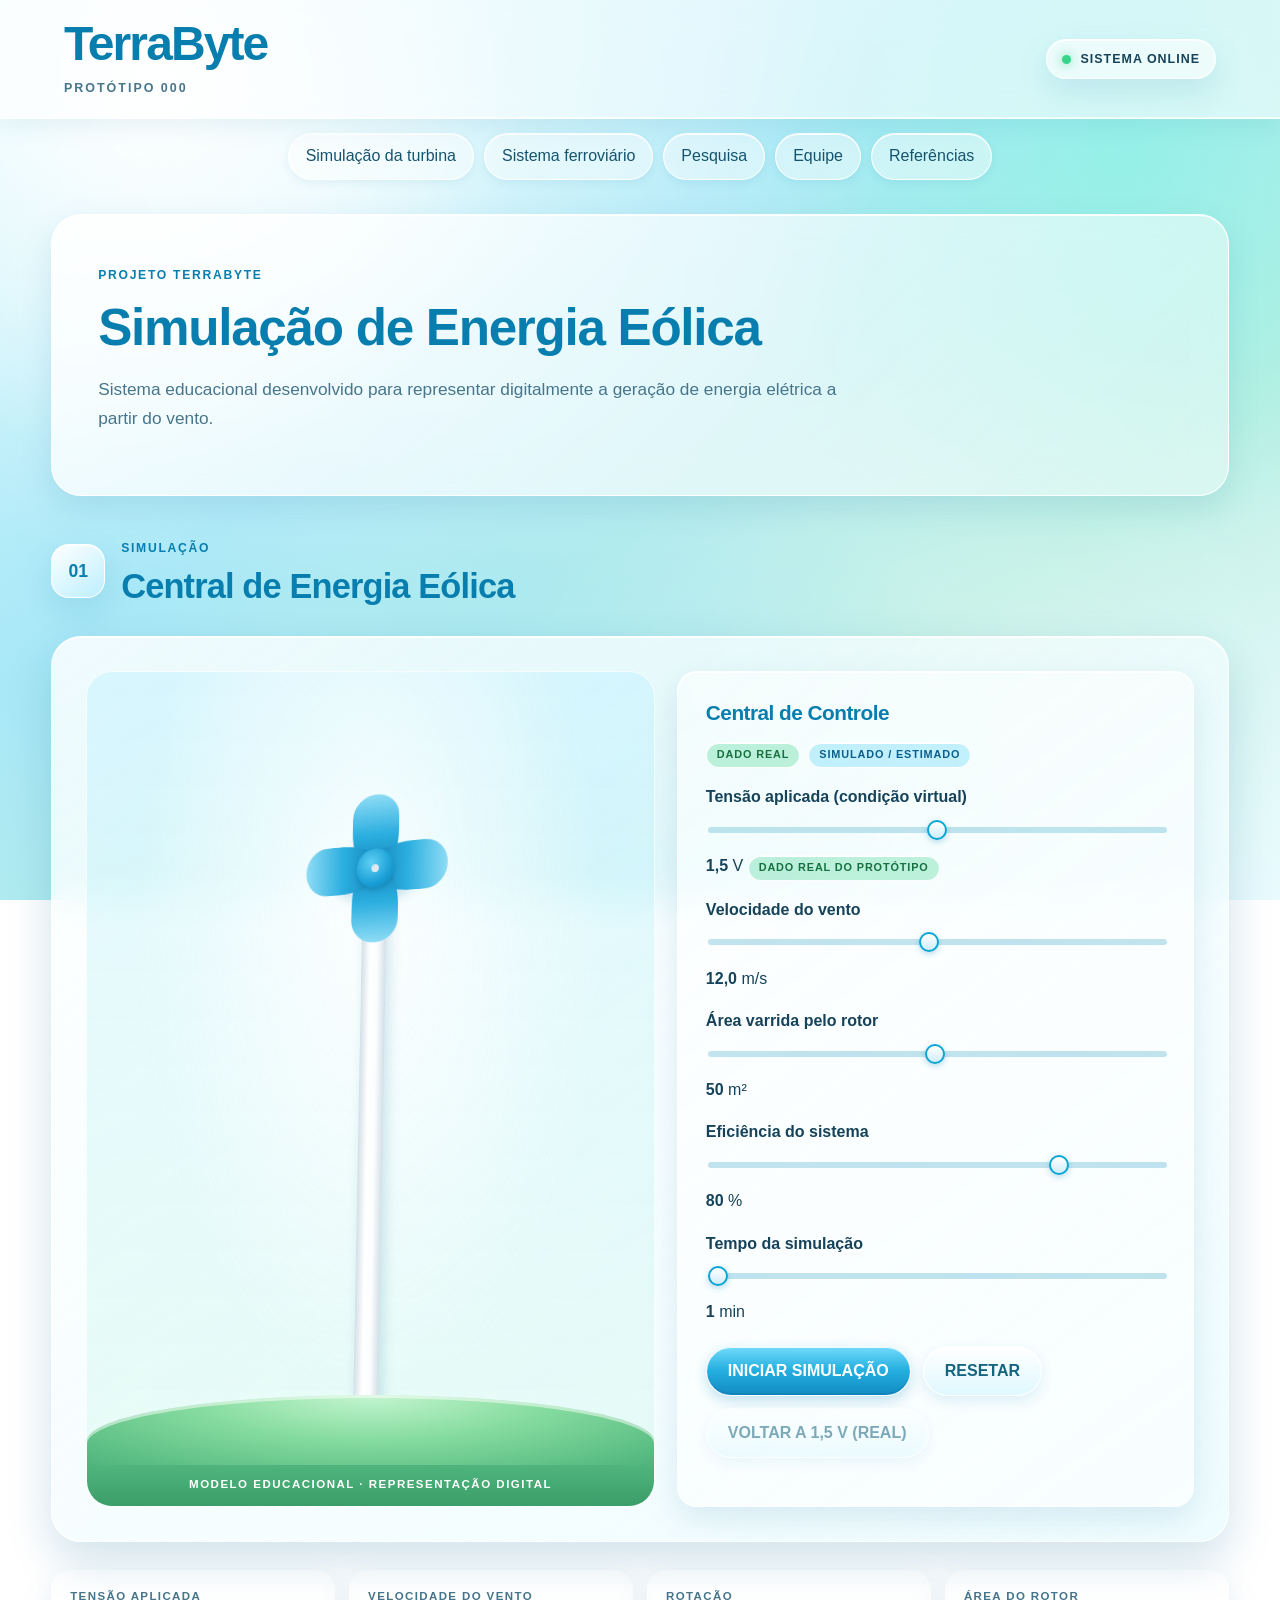
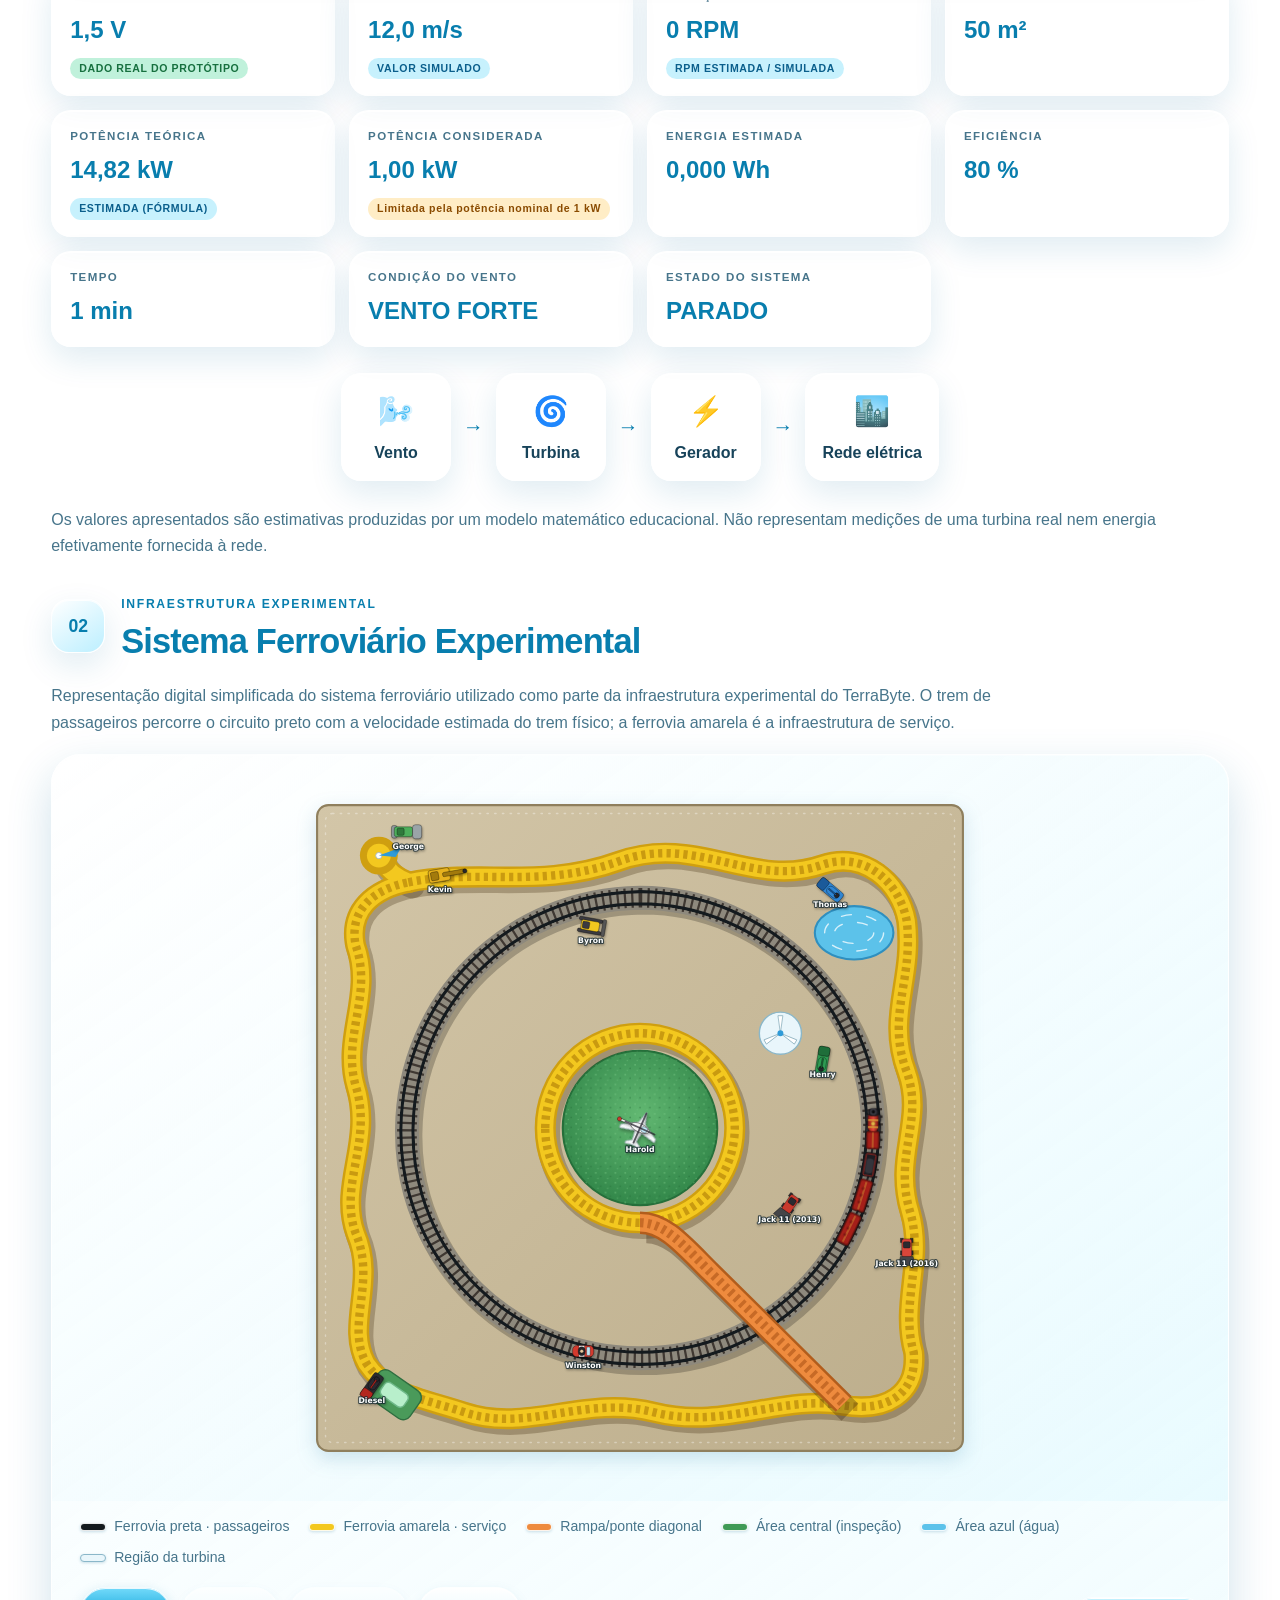
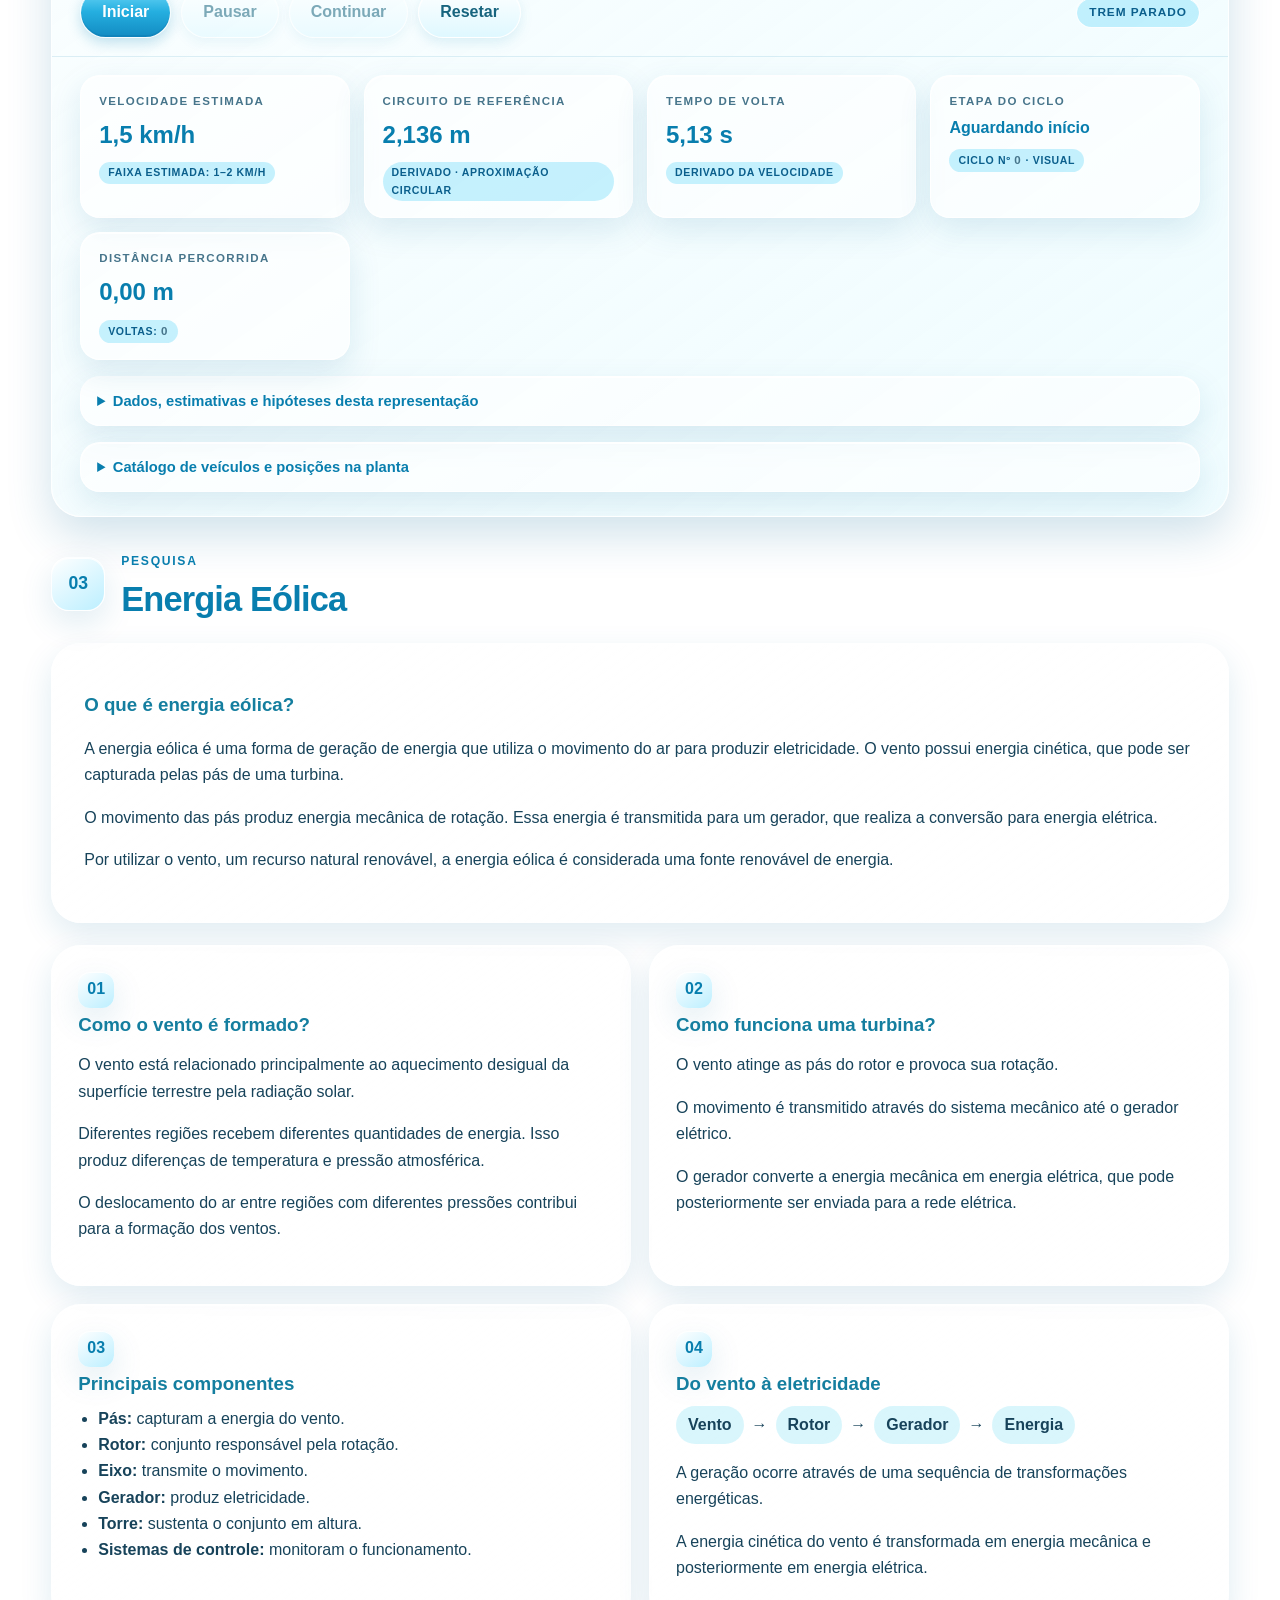
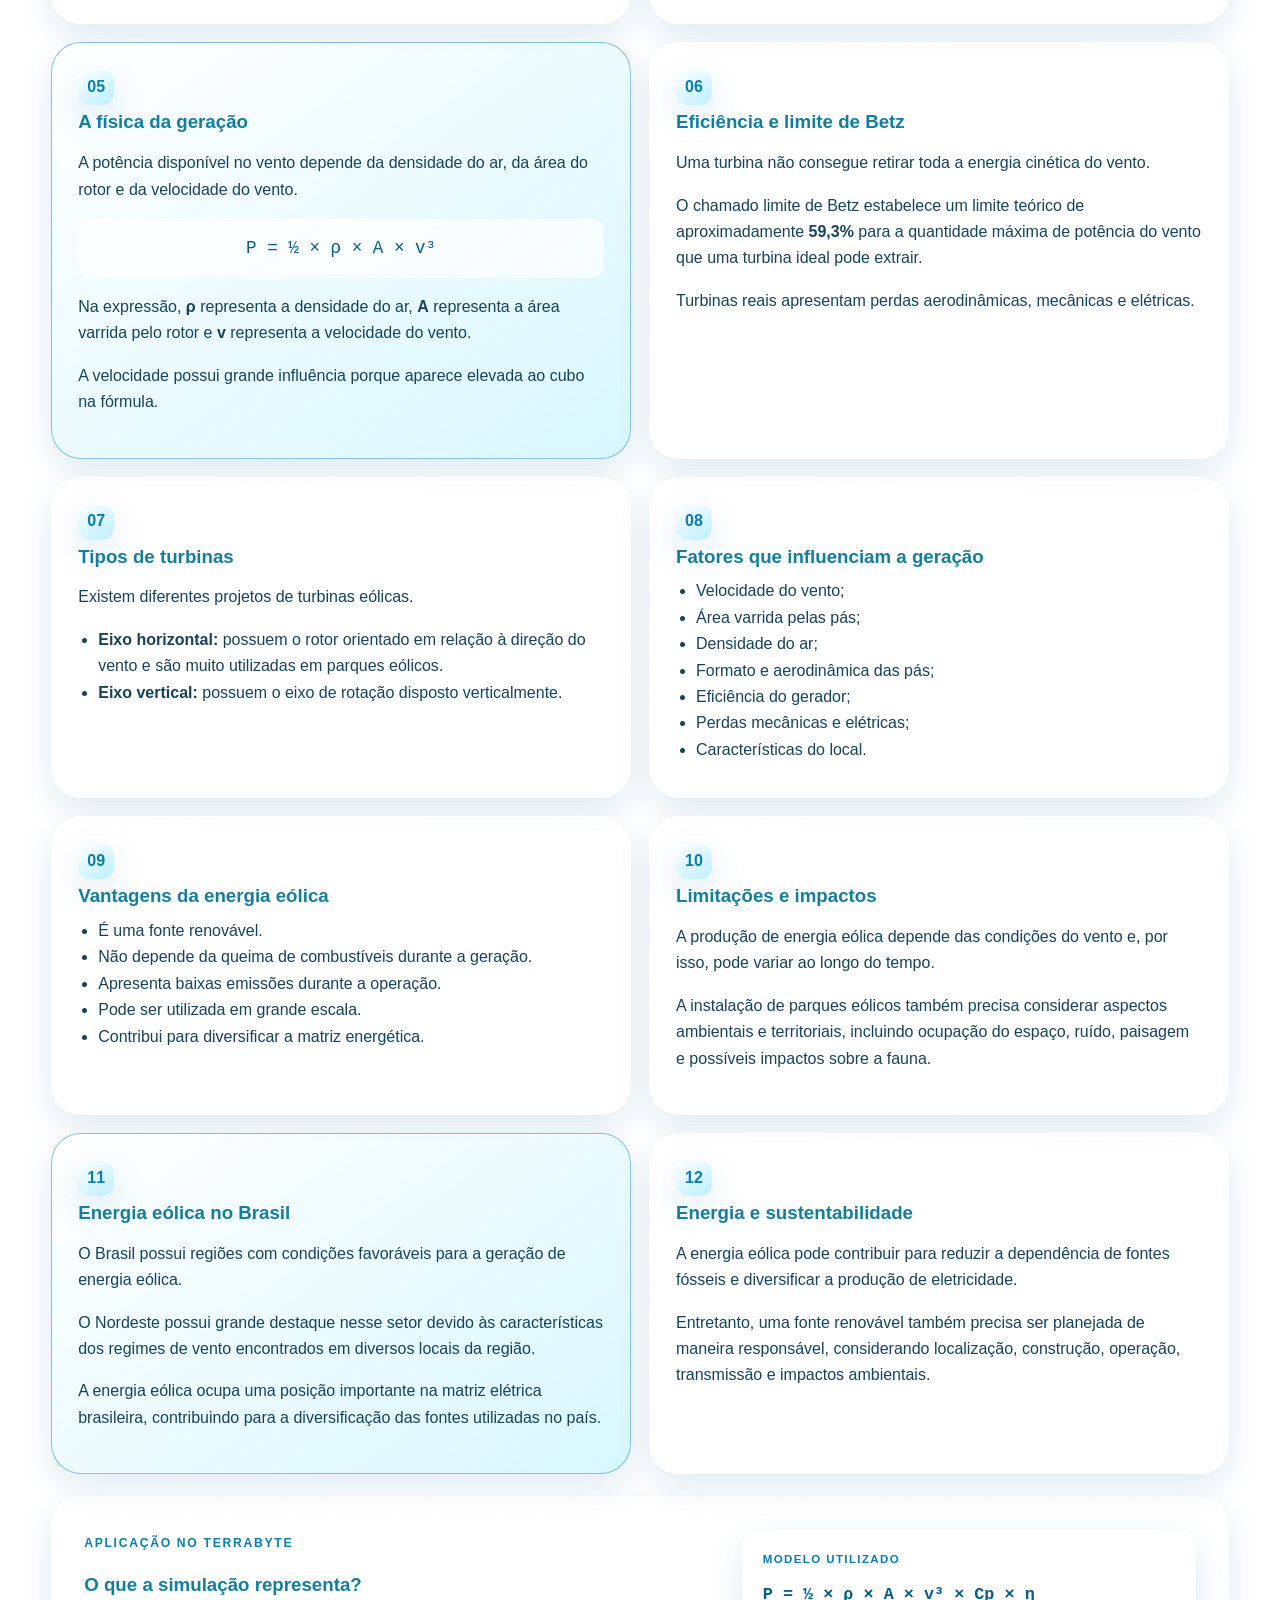
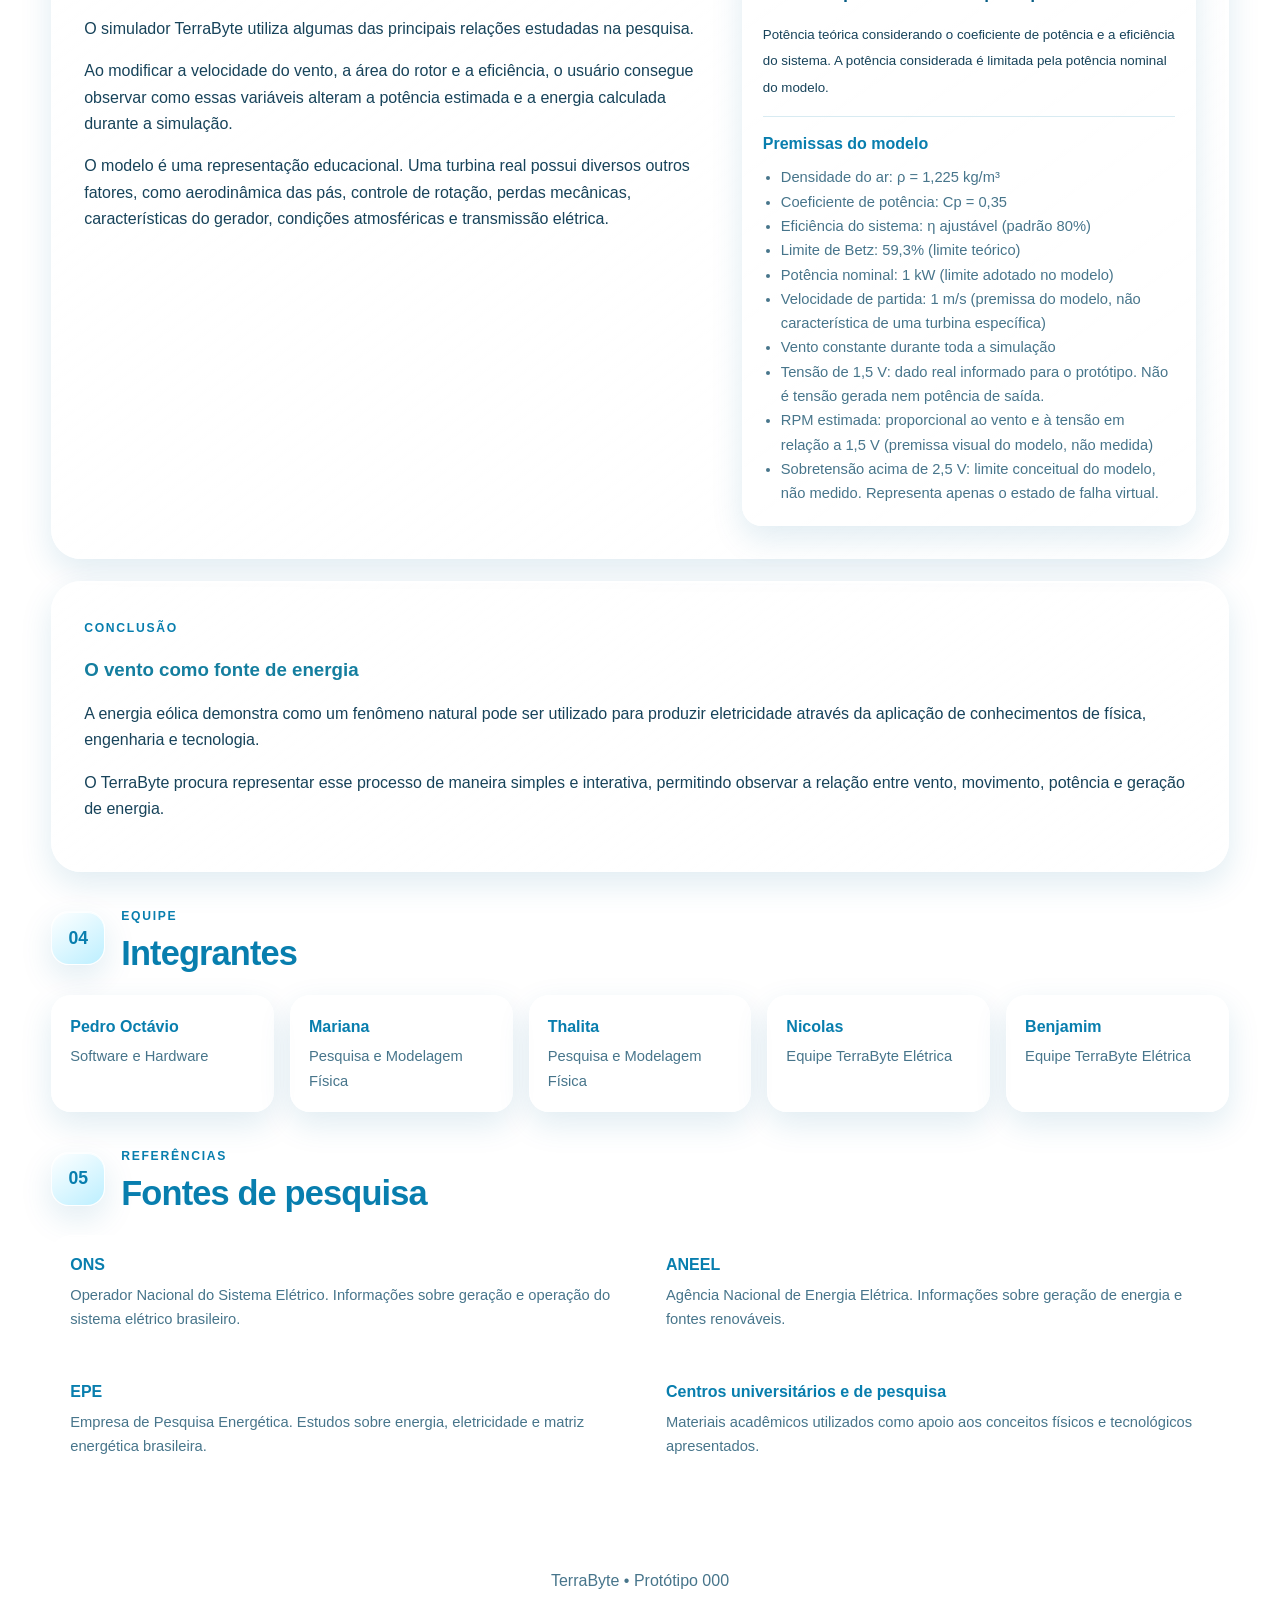
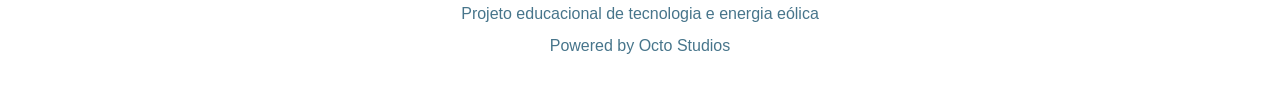
==== commit 0f24130e: "Atualiza o HTML principal, o CSS e o JavaScript do módulo ferroviário do TerraByte com os arquivos f" ====
--- a/terrabyte feira de ciencias/index.html
+++ b/terrabyte feira de ciencias/index.html
@@ -1,1029 +1,1064 @@
-<!DOCTYPE html>
-<html lang="pt-BR">
-<head>
-    <meta charset="UTF-8">
-    <meta name="viewport" content="width=device-width, initial-scale=1.0">
-    <meta name="description" content="TerraByte - Protótipo de simulação e pesquisa sobre energia eólica">
-    <meta name="theme-color" content="#a8e8f7">
-    <title>TerraByte | Protótipo 000</title>
-    <link rel="stylesheet" href="style.css">
-    <link rel="stylesheet" href="railway/railway.css">
-</head>
-
-<body>
-    <header class="header">
-        <div class="logo-area">
-            <h1>TerraByte</h1>
-            <span>PROTÓTIPO 000</span>
-        </div>
-
-        <div class="system-status">
-            <span class="status-light"></span>
-            SISTEMA ONLINE
-        </div>
-    </header>
-
-    <nav class="site-navigation" aria-label="Navegação principal">
-        <a href="#simulationSection">Simulação da turbina</a>
-        <a href="#railwaySection">Sistema ferroviário</a>
-        <a href="#researchSection">Pesquisa</a>
-        <a href="#teamSection">Equipe</a>
-        <a href="#referencesSection">Referências</a>
-    </nav>
-
-    <main>
-        <section class="intro">
-            <span class="section-tag">PROJETO TERRABYTE</span>
-            <h2>Simulação de Energia Eólica</h2>
-            <p>
-                Sistema educacional desenvolvido para representar digitalmente
-                a geração de energia elétrica a partir do vento.
-            </p>
-        </section>
-
-        <!-- SEÇÃO 01: SIMULAÇÃO -->
-        <section class="simulation-section" id="simulationSection">
-            <div class="section-title">
-                <div class="section-number">01</div>
-                <div>
-                    <span class="section-tag">SIMULAÇÃO</span>
-                    <h2>Central de Energia Eólica</h2>
-                </div>
-            </div>
-
-            <section class="simulation">
-                <div class="turbine-area" id="turbineArea">
-                    <div class="clouds" aria-hidden="true">
-                        <span class="cloud cloud-1"></span>
-                        <span class="cloud cloud-2"></span>
-                    </div>
-
-                    <div class="wind-particles" aria-hidden="true">
-                        <span style="--y:18%;--t:3.2s;--d:0s"></span>
-                        <span style="--y:30%;--t:2.6s;--d:0.6s"></span>
-                        <span style="--y:42%;--t:3.8s;--d:1.2s"></span>
-                        <span style="--y:54%;--t:2.9s;--d:0.3s"></span>
-                        <span style="--y:66%;--t:3.4s;--d:1.6s"></span>
-                        <span style="--y:78%;--t:2.7s;--d:0.9s"></span>
-                    </div>
-
-                    <div class="fault-banner" id="faultBanner" hidden>
-                        SOBRETENSÃO — FALHA SIMULADA
-                    </div>
-
-                    <div
-                        id="turbine"
-                        class="turbine-3d"
-                        role="img"
-                        aria-label="Representação 3D simplificada do protótipo TerraByte"
-                    >
-                        <div class="tb-tower"></div>
-                        <div class="tb-nacelle"></div>
-                        <div class="tb-hub-wrap">
-                            <div class="turbine-rotor">
-                                <span class="tb-blade" style="--a:0deg"></span>
-                                <span class="tb-blade" style="--a:90deg"></span>
-                                <span class="tb-blade" style="--a:180deg"></span>
-                                <span class="tb-blade" style="--a:270deg"></span>
-                                <span class="tb-spinner"></span>
-                            </div>
-                        </div>
-                    </div>
-
-                    <div class="grass-field" aria-hidden="true"></div>
-
-                    <div class="simulation-label">
-                        MODELO EDUCACIONAL · REPRESENTAÇÃO DIGITAL
-                    </div>
-                </div>
-
-                <div class="control-panel" id="controlPanel">
-                    <h2>Central de Controle</h2>
-
-                    <p class="lock-notice" id="lockNotice" hidden>
-                        Parâmetros bloqueados durante a simulação.
-                    </p>
-
-                    <div class="legend" aria-label="Legenda de rótulos">
-                        <span class="tag tag-real">DADO REAL</span>
-                        <span class="tag tag-sim">SIMULADO / ESTIMADO</span>
-                    </div>
-
-                    <div class="control-group">
-                        <label for="voltage">
-                            Tensão aplicada (condição virtual)
-                        </label>
-
-                        <input
-                            type="range"
-                            id="voltage"
-                            min="0"
-                            max="3"
-                            value="1.5"
-                            step="0.1"
-                        >
-
-                        <p>
-                            <strong id="voltageValue">1,5</strong> V
-                            <span class="tag tag-real" id="voltageTag">DADO REAL DO PROTÓTIPO</span>
-                        </p>
-                    </div>
-
-                    <div class="control-group">
-                        <label for="windSpeed">
-                            Velocidade do vento
-                        </label>
-
-                        <input
-                            type="range"
-                            id="windSpeed"
-                            min="0"
-                            max="25"
-                            value="12"
-                            step="0.1"
-                        >
-
-                        <p>
-                            <strong id="windValue">12,0</strong> m/s
-                        </p>
-                    </div>
-
-                    <div class="control-group">
-                        <label for="rotorArea">
-                            Área varrida pelo rotor
-                        </label>
-
-                        <input
-                            type="range"
-                            id="rotorArea"
-                            min="1"
-                            max="100"
-                            value="50"
-                            step="1"
-                        >
-
-                        <p>
-                            <strong id="areaValue">50</strong> m²
-                        </p>
-                    </div>
-
-                    <div class="control-group">
-                        <label for="efficiency">
-                            Eficiência do sistema
-                        </label>
-
-                        <input
-                            type="range"
-                            id="efficiency"
-                            min="10"
-                            max="100"
-                            value="80"
-                            step="1"
-                        >
-
-                        <p>
-                            <strong id="efficiencyValue">80</strong> %
-                        </p>
-                    </div>
-
-                    <div class="control-group">
-                        <label for="simulationTime">
-                            Tempo da simulação
-                        </label>
-
-                        <input
-                            type="range"
-                            id="simulationTime"
-                            min="1"
-                            max="60"
-                            value="1"
-                            step="1"
-                        >
-
-                        <p>
-                            <strong id="timeValue">1</strong> min
-                        </p>
-                    </div>
-
-                    <div class="simulation-controls">
-                        <button id="startButton" type="button">
-                            INICIAR SIMULAÇÃO
-                        </button>
-
-                        <button
-                            id="resetButton"
-                            class="btn-secondary"
-                            type="button"
-                        >
-                            RESETAR
-                        </button>
-
-                        <button
-                            id="returnRealButton"
-                            class="btn-secondary"
-                            type="button"
-                        >
-                            VOLTAR A 1,5 V (REAL)
-                        </button>
-                    </div>
-                </div>
-            </section>
-
-            <!-- INDICADORES -->
-            <section class="data-panel" aria-label="Dados da simulação">
-                <div class="data-card">
-                    <span>TENSÃO APLICADA</span>
-                    <strong id="voltageData">1,5 V</strong>
-                    <small class="tag-line" id="voltageDataTag">DADO REAL DO PROTÓTIPO</small>
-                </div>
-
-                <div class="data-card">
-                    <span>VELOCIDADE DO VENTO</span>
-                    <strong id="speedData">12,0 m/s</strong>
-                    <small class="tag-line">VALOR SIMULADO</small>
-                </div>
-
-                <div class="data-card">
-                    <span>ROTAÇÃO</span>
-                    <strong id="rpmData">0 RPM</strong>
-                    <small class="tag-line">RPM ESTIMADA / SIMULADA</small>
-                </div>
-
-                <div class="data-card">
-                    <span>ÁREA DO ROTOR</span>
-                    <strong id="areaData">50 m²</strong>
-                </div>
-
-                <div class="data-card">
-                    <span>POTÊNCIA TEÓRICA</span>
-                    <strong id="theoreticalPowerData">0,00 kW</strong>
-                    <small class="tag-line">ESTIMADA (FÓRMULA)</small>
-                </div>
-
-                <div class="data-card">
-                    <span>POTÊNCIA CONSIDERADA</span>
-                    <strong id="powerData">0,00 kW</strong>
-                    <small class="tag-line" id="powerLimitNote" hidden>Limitada pela potência nominal de 1 kW</small>
-                </div>
-
-                <div class="data-card">
-                    <span>ENERGIA ESTIMADA</span>
-                    <strong id="energyData">0,000 kWh</strong>
-                </div>
-
-                <div class="data-card">
-                    <span>EFICIÊNCIA</span>
-                    <strong id="efficiencyData">80 %</strong>
-                </div>
-
-                <div class="data-card">
-                    <span>TEMPO</span>
-                    <strong id="timeData">1 min</strong>
-                </div>
-
-                <div class="data-card">
-                    <span>CONDIÇÃO DO VENTO</span>
-                    <strong id="windStateData">MODERADO</strong>
-                </div>
-
-                <div class="data-card">
-                    <span>ESTADO DO SISTEMA</span>
-                    <strong id="systemState">PARADO</strong>
-                </div>
-            </section>
-
-            <!-- FLUXO DE ENERGIA -->
-            <section class="energy-flow" aria-label="Etapas da geração">
-                <div class="energy-step">
-                    <span aria-hidden="true">🌬️</span>
-                    <p>Vento</p>
-                </div>
-
-                <strong aria-hidden="true">→</strong>
-
-                <div class="energy-step">
-                    <span aria-hidden="true">🌀</span>
-                    <p>Turbina</p>
-                </div>
-
-                <strong aria-hidden="true">→</strong>
-
-                <div class="energy-step">
-                    <span aria-hidden="true">⚡</span>
-                    <p>Gerador</p>
-                </div>
-
-                <strong aria-hidden="true">→</strong>
-
-                <div class="energy-step">
-                    <span aria-hidden="true">🏙️</span>
-                    <p>Rede elétrica</p>
-                </div>
-            </section>
-
-            <p class="text-muted">
-                Os valores apresentados são estimativas produzidas por um
-                modelo matemático educacional. Não representam medições
-                de uma turbina real nem energia efetivamente fornecida à rede.
-            </p>
-        </section>
-
-        <!-- SEÇÃO 02: PESQUISA -->
-        <!-- SEÃ‡ÃƒO 02: SISTEMA FERROVIÃRIO -->
-<section class="railway-section" id="railwaySection" aria-labelledby="railwayTitle">
-    <div class="section-title">
-        <div class="section-number">02</div>
-        <div>
-            <span class="section-tag">INFRAESTRUTURA EXPERIMENTAL</span>
-            <h2 id="railwayTitle">Sistema Ferrovi&aacute;rio Experimental</h2>
-        </div>
-    </div>
-
-    <p class="railway-intro">
-        Representa&ccedil;&atilde;o digital simplificada do sistema ferrovi&aacute;rio utilizado como parte da
-        infraestrutura experimental do TerraByte. O trem de passageiros percorre o circuito preto com a
-        velocidade estimada do trem f&iacute;sico; a ferrovia amarela &eacute; a infraestrutura de servi&ccedil;o.
-    </p>
-
-    <div class="railway-panel">
-        <div class="railway-scene">
-            <svg class="railway-svg" id="railwaySvg" viewBox="0 0 1000 1000" role="img"
-                 aria-labelledby="railwaySvgTitle railwaySvgDesc">
-                <title id="railwaySvgTitle">Maquete ferrovi&aacute;ria do TerraByte</title>
-                <desc id="railwaySvgDesc">Vista superior da maquete. A ferrovia preta de passageiros forma um circuito quase circular no centro. A ferrovia amarela de servi&ccedil;o contorna as bordas da base, com um la&ccedil;o em volta da &aacute;rea verde central e uma rampa laranja diagonal que passa por cima do circuito preto. O trem de passageiros percorre a ferrovia preta.</desc>
-
-                <defs>
-                    <linearGradient id="rwBoard" x1="0" y1="0" x2="1" y2="1">
-                        <stop offset="0" stop-color="#d3c6a8"/>
-                        <stop offset="1" stop-color="#bcad8b"/>
-                    </linearGradient>
-                    <radialGradient id="rwGreen" cx=".5" cy=".42" r=".62">
-                        <stop offset="0" stop-color="#62b872"/>
-                        <stop offset="1" stop-color="#2f8447"/>
-                    </radialGradient>
-                    <pattern id="rwGrass" width="14" height="14" patternUnits="userSpaceOnUse">
-                        <circle cx="3" cy="4" r="1.2" fill="#7ccb87" opacity=".55"/>
-                        <circle cx="10" cy="9" r="1.3" fill="#256f3a" opacity=".45"/>
-                        <circle cx="6" cy="12" r="1" fill="#6fbf7c" opacity=".5"/>
-                    </pattern>
-                    <linearGradient id="rwBoilerShade" x1="0" y1="0" x2="0" y2="1">
-                        <stop offset="0" stop-color="#8f1d17"/>
-                        <stop offset=".38" stop-color="#d63a2e"/>
-                        <stop offset=".52" stop-color="#e34a3c"/>
-                        <stop offset="1" stop-color="#7a1712"/>
-                    </linearGradient>
-                    <!-- Trilhos pretos: duas linhas paralelas (traco largo menos traco estreito). -->
-                    <mask id="rwPassengerRailMask" maskUnits="userSpaceOnUse" x="0" y="0" width="1000" height="1000">
-                        <use href="#passengerRailwayPath" fill="none" stroke="#fff" stroke-width="22"/>
-                        <use href="#passengerRailwayPath" fill="none" stroke="#000" stroke-width="13"/>
-                    </mask>
-                </defs>
-
-                <!-- GEOMETRIA (fonte matematica dos percursos; nao desenha nada) -->
-                <g class="rw-geometry" fill="none">
-                    <path id="passengerRailwayPath" d="M500 172 C678 172 830 322 832 498 C830 684 682 830 498 828 C314 826 166 686 168 502 C170 318 316 174 500 172 Z"/>
-                    <path id="serviceRailwayPath" d="M170 150 C270 130 360 160 470 120 C580 80 660 160 760 125 C820 105 870 150 880 205 C890 290 850 340 880 420 C905 490 860 540 885 620 C905 690 870 750 890 820 C895 880 850 905 790 895 C700 880 620 930 520 905 C420 880 340 935 250 905 C190 885 140 880 110 835 C80 780 125 720 95 650 C70 580 120 520 95 440 C75 370 120 310 95 240 C85 190 120 160 170 150 Z"/>
-                    <path id="serviceLoopPath" d="M365 500 A135 135 0 1 1 635 500 A135 135 0 1 1 365 500 Z"/>
-                    <path id="serviceBridgePath" d="M500 635 C535 635 560 665 600 705 L790 893"/>
-                    <path id="serviceSpurPath" d="M172 150 C150 142 138 130 132 116"/>
-                </g>
-
-                <!-- 1. CENARIO / TERRENO -->
-                <rect class="rw-board" x="40" y="40" width="920" height="920" rx="16"/>
-                <rect class="rw-board-inset" x="52" y="52" width="896" height="896" rx="10"/>
-
-                <!-- 2. AREA VERDE CENTRAL -->
-                <circle class="rw-green" cx="500" cy="500" r="110"/>
-                <circle class="rw-green-grass" cx="500" cy="500" r="110"/>
-                <g class="rw-plane" transform="translate(500 500) rotate(24)" aria-hidden="true">
-                    <path d="M0 -24 L5 -7 L27 6 L27 11 L5 6 L3 20 L11 25 L11 28 L0 26 L-11 28 L-11 25 L-3 20 L-5 6 L-27 11 L-27 6 L-5 -7 Z"/>
-                </g>
-
-                <!-- 3. FERROVIA AMARELA (SERVICO) -->
-                <g class="rw-s-shadow">
-                    <use href="#serviceRailwayPath"/><use href="#serviceLoopPath"/><use href="#serviceSpurPath"/>
-                </g>
-                <g class="rw-s-edge">
-                    <use href="#serviceRailwayPath"/><use href="#serviceLoopPath"/><use href="#serviceSpurPath"/>
-                </g>
-                <g class="rw-s-body">
-                    <use href="#serviceRailwayPath"/><use href="#serviceLoopPath"/><use href="#serviceSpurPath"/>
-                </g>
-                <g class="rw-s-slots">
-                    <use href="#serviceRailwayPath"/><use href="#serviceLoopPath"/>
-                </g>
-
-                <!-- 4. FERROVIA PRETA (PASSAGEIROS) -->
-                <use href="#passengerRailwayPath" class="rw-p-shadow"/>
-                <use href="#passengerRailwayPath" class="rw-p-bed"/>
-                <use href="#passengerRailwayPath" class="rw-p-sleepers"/>
-                <use href="#passengerRailwayPath" class="rw-p-rails" mask="url(#rwPassengerRailMask)"/>
-
-                <!-- 5. CENARIO DE SERVICO (estatico) -->
-                <g class="rw-tower" aria-hidden="true">
-                    <circle class="rw-tower-pad" cx="128" cy="112" r="27"/>
-                    <circle class="rw-tower-pad-inner" cx="128" cy="112" r="17"/>
-                    <circle class="rw-tower-pole" cx="128" cy="112" r="4.5"/>
-                    <path class="rw-tower-flag" d="M128 112 L160 100 L152 114 Z"/>
-                </g>
-                <g class="rw-station" transform="translate(150 880) rotate(35)" aria-hidden="true">
-                    <rect class="rw-station-pad" x="-36" y="-24" width="72" height="48" rx="12"/>
-                    <rect class="rw-station-roof" x="-20" y="-11" width="40" height="22" rx="7"/>
-                </g>
-                <g class="rw-parked" aria-hidden="true">
-                    <g data-service-progress="0.020" class="rw-parked-green"><rect x="-19" y="-8" width="38" height="16" rx="5"/><circle cx="10" cy="0" r="3.4"/></g>
-                    <g data-service-progress="0.042" class="rw-parked-red"><rect x="-19" y="-8" width="38" height="16" rx="5"/><circle cx="10" cy="0" r="3.4"/></g>
-                    <g data-service-progress="0.256" class="rw-parked-blue"><rect x="-19" y="-8" width="38" height="16" rx="5"/><circle cx="10" cy="0" r="3.4"/></g>
-                </g>
-
-                <!-- 6. TREM DE PASSAGEIROS (passa por baixo da ponte) -->
-                <g id="passengerTrain" class="passenger-train" aria-hidden="true">
-                    <!-- Locomotiva a vapor (frente = +x) -->
-                    <g id="passengerTrainLocomotive" data-train-car="locomotive" data-length="58">
-                        <rect class="rw-chassis" x="-28" y="-7.5" width="56" height="15" rx="3"/>
-                        <rect class="rw-rod" x="-19" y="-10.2" width="10" height="3.4" rx="1.2"/>
-                        <rect class="rw-rod" x="-4" y="-10.2" width="10" height="3.4" rx="1.2"/>
-                        <rect class="rw-rod" x="11" y="-10.2" width="10" height="3.4" rx="1.2"/>
-                        <rect class="rw-rod" x="-19" y="6.8" width="10" height="3.4" rx="1.2"/>
-                        <rect class="rw-rod" x="-4" y="6.8" width="10" height="3.4" rx="1.2"/>
-                        <rect class="rw-rod" x="11" y="6.8" width="10" height="3.4" rx="1.2"/>
-                        <rect class="rw-boiler" x="-4" y="-7.2" width="28" height="14.4" rx="7.2"/>
-                        <rect class="rw-band" x="2" y="-7.2" width="2" height="14.4"/>
-                        <rect class="rw-band" x="12" y="-7.2" width="2" height="14.4"/>
-                        <rect class="rw-smokebox" x="19" y="-7.2" width="10" height="14.4" rx="4.5"/>
-                        <circle class="rw-chimney-ring" cx="25" cy="0" r="4.7"/>
-                        <circle class="rw-chimney" cx="25" cy="0" r="2.6"/>
-                        <circle class="rw-dome" cx="8" cy="0" r="3"/>
-                        <rect class="rw-cab" x="-28" y="-9" width="25" height="18" rx="2.6"/>
-                        <rect class="rw-cab-roof" x="-26" y="-6.6" width="21" height="13.2" rx="2"/>
-                        <line class="rw-trim" x1="-26" y1="0" x2="-5" y2="0"/>
-                    </g>
-                    <!-- Tender -->
-                    <g id="passengerTrainTender" data-train-car="tender" data-length="34">
-                        <rect class="rw-coupling" x="17" y="-1.2" width="6" height="2.4"/>
-                        <rect class="rw-tender" x="-17" y="-8.5" width="34" height="17" rx="2.6"/>
-                        <rect class="rw-tender-lining" x="-15.5" y="-7" width="31" height="14" rx="2"/>
-                        <rect class="rw-tender-coal" x="-12" y="-5.2" width="21" height="10.4" rx="4"/>
-                    </g>
-                    <!-- Vagao 1 -->
-                    <g id="passengerTrainCoachA" data-train-car="coach" data-length="46">
-                        <rect class="rw-coupling" x="23" y="-1.2" width="6" height="2.4"/>
-                        <rect class="rw-coach" x="-23" y="-9" width="46" height="18" rx="3"/>
-                        <rect class="rw-coach-roof" x="-21" y="-7" width="42" height="14" rx="2.5"/>
-                        <line class="rw-trim" x1="-20" y1="0" x2="20" y2="0"/>
-                        <rect class="rw-vent" x="-12" y="-3.6" width="4" height="3"/>
-                        <rect class="rw-vent" x="-2" y="-3.6" width="4" height="3"/>
-                        <rect class="rw-vent" x="8" y="-3.6" width="4" height="3"/>
-                    </g>
-                    <!-- Vagao 2 -->
-                    <g id="passengerTrainCoachB" data-train-car="coach" data-length="46">
-                        <rect class="rw-coupling" x="23" y="-1.2" width="6" height="2.4"/>
-                        <rect class="rw-coach" x="-23" y="-9" width="46" height="18" rx="3"/>
-                        <rect class="rw-coach-roof" x="-21" y="-7" width="42" height="14" rx="2.5"/>
-                        <line class="rw-trim" x1="-20" y1="0" x2="20" y2="0"/>
-                        <rect class="rw-vent" x="-12" y="-3.6" width="4" height="3"/>
-                        <rect class="rw-vent" x="-2" y="-3.6" width="4" height="3"/>
-                        <rect class="rw-vent" x="8" y="-3.6" width="4" height="3"/>
-                    </g>
-                </g>
-
-                <!-- 7. PONTE / RAMPA DIAGONAL (por cima do circuito preto) -->
-                <g class="rw-b-shadow" transform="translate(9 12)"><use href="#serviceBridgePath"/></g>
-                <g class="rw-b-edge"><use href="#serviceBridgePath"/></g>
-                <g class="rw-b-body"><use href="#serviceBridgePath"/></g>
-                <g class="rw-b-slots"><use href="#serviceBridgePath"/></g>
-            </svg>
-        </div>
-
-        <ul class="railway-legend" aria-label="Legenda da maquete">
-            <li><span class="rw-swatch rw-swatch-passenger" aria-hidden="true"></span>Ferrovia preta &middot; passageiros</li>
-            <li><span class="rw-swatch rw-swatch-service" aria-hidden="true"></span>Ferrovia amarela &middot; servi&ccedil;o</li>
-            <li><span class="rw-swatch rw-swatch-bridge" aria-hidden="true"></span>Rampa/ponte diagonal</li>
-            <li><span class="rw-swatch rw-swatch-green" aria-hidden="true"></span>&Aacute;rea central</li>
-        </ul>
-
-        <div class="railway-controls" role="group" aria-label="Controles do trem de passageiros">
-            <button id="railwayStart" type="button">Iniciar</button>
-            <button id="railwayPause" class="btn-secondary" type="button" disabled>Pausar</button>
-            <button id="railwayContinue" class="btn-secondary" type="button" disabled>Continuar</button>
-            <button id="railwayReset" class="btn-secondary" type="button">Resetar</button>
-            <span class="tag tag-sim railway-state" id="railwayStatus" data-state="stopped" role="status" aria-live="polite">TREM PARADO</span>
-        </div>
-
-        <div class="railway-readouts">
-            <div class="data-panel" aria-label="Dados da ferrovia">
-                <div class="data-card">
-                    <span>VELOCIDADE ESTIMADA</span>
-                    <strong id="railwaySpeedValue">1,5 km/h</strong>
-                    <small class="tag-line">FAIXA ESTIMADA: 1&ndash;2 KM/H</small>
-                </div>
-                <div class="data-card">
-                    <span>CIRCUITO DE REFER&Ecirc;NCIA</span>
-                    <strong id="railwayCircuitLength">2,136 m</strong>
-                    <small class="tag-line">DERIVADO &middot; APROXIMA&Ccedil;&Atilde;O CIRCULAR</small>
-                </div>
-                <div class="data-card">
-                    <span>TEMPO DE VOLTA</span>
-                    <strong id="railwayLapTime">5,13 s</strong>
-                    <small class="tag-line">DERIVADO DA VELOCIDADE</small>
-                </div>
-                <div class="data-card">
-                    <span>DIST&Acirc;NCIA PERCORRIDA</span>
-                    <strong id="railwayDistance">0,00 m</strong>
-                    <small class="tag-line">VOLTAS: <span id="railwayLaps">0</span></small>
-                </div>
-            </div>
-
-            <details class="railway-assumptions">
-                <summary>Dados, estimativas e hip&oacute;teses desta representa&ccedil;&atilde;o</summary>
-                <ul>
-                    <li><span class="tag tag-real">DADO DO PROT&Oacute;TIPO</span><span>Trem: Expresso de Hogwarts (Candide). Circuito f&iacute;sico: aproximadamente 68 &times; 68 cm.</span></li>
-                    <li><span class="tag tag-sim">ESTIMATIVA</span><span>Velocidade do trem f&iacute;sico: 1&ndash;2 km/h, com refer&ecirc;ncia de 1,5 km/h (&asymp; 0,4167 m/s).</span></li>
-                    <li><span class="tag tag-sim">DERIVADO</span><span>Di&acirc;metro de 0,68 m e circunfer&ecirc;ncia &pi; &times; 0,68 &asymp; 2,136 m, por aproxima&ccedil;&atilde;o circular. Tempo de volta: 7,69 s a 1,0 km/h; 5,13 s a 1,5 km/h; 3,85 s a 2,0 km/h.</span></li>
-                    <li><span class="tag tag-visual">VISUAL</span><span>Forma dos trilhos, rampa, cen&aacute;rio e desenho do trem s&atilde;o uma reconstru&ccedil;&atilde;o estilizada. O circuito desenhado n&atilde;o &eacute; um c&iacute;rculo perfeito; o movimento usa o comprimento f&iacute;sico aproximado (2,136 m), n&atilde;o o comprimento do desenho. A ferrovia amarela ainda n&atilde;o tem trem de servi&ccedil;o.</span></li>
-                </ul>
-            </details>
-        </div>
-    </div>
+<!DOCTYPE html>
+<html lang="pt-BR">
+<head>
+    <meta charset="UTF-8">
+    <meta name="viewport" content="width=device-width, initial-scale=1.0">
+    <meta name="description" content="TerraByte - Protótipo de simulação e pesquisa sobre energia eólica">
+    <meta name="theme-color" content="#a8e8f7">
+    <title>TerraByte | Protótipo 000</title>
+    <link rel="stylesheet" href="style.css">
+    <link rel="stylesheet" href="railway/railway.css">
+</head>
+
+<body>
+    <header class="header">
+        <div class="logo-area">
+            <h1>TerraByte</h1>
+            <span>PROTÓTIPO 000</span>
+        </div>
+
+        <div class="system-status">
+            <span class="status-light"></span>
+            SISTEMA ONLINE
+        </div>
+    </header>
+
+    <nav class="site-navigation" aria-label="Navegação principal">
+        <a href="#simulationSection">Simulação da turbina</a>
+        <a href="#railwaySection">Sistema ferroviário</a>
+        <a href="#researchSection">Pesquisa</a>
+        <a href="#teamSection">Equipe</a>
+        <a href="#referencesSection">Referências</a>
+    </nav>
+
+    <main>
+        <section class="intro">
+            <span class="section-tag">PROJETO TERRABYTE</span>
+            <h2>Simulação de Energia Eólica</h2>
+            <p>
+                Sistema educacional desenvolvido para representar digitalmente
+                a geração de energia elétrica a partir do vento.
+            </p>
+        </section>
+
+        <!-- SEÇÃO 01: SIMULAÇÃO -->
+        <section class="simulation-section" id="simulationSection">
+            <div class="section-title">
+                <div class="section-number">01</div>
+                <div>
+                    <span class="section-tag">SIMULAÇÃO</span>
+                    <h2>Central de Energia Eólica</h2>
+                </div>
+            </div>
+
+            <section class="simulation">
+                <div class="turbine-area" id="turbineArea">
+                    <div class="clouds" aria-hidden="true">
+                        <span class="cloud cloud-1"></span>
+                        <span class="cloud cloud-2"></span>
+                    </div>
+
+                    <div class="wind-particles" aria-hidden="true">
+                        <span style="--y:18%;--t:3.2s;--d:0s"></span>
+                        <span style="--y:30%;--t:2.6s;--d:0.6s"></span>
+                        <span style="--y:42%;--t:3.8s;--d:1.2s"></span>
+                        <span style="--y:54%;--t:2.9s;--d:0.3s"></span>
+                        <span style="--y:66%;--t:3.4s;--d:1.6s"></span>
+                        <span style="--y:78%;--t:2.7s;--d:0.9s"></span>
+                    </div>
+
+                    <div class="fault-banner" id="faultBanner" hidden>
+                        SOBRETENSÃO — FALHA SIMULADA
+                    </div>
+
+                    <div
+                        id="turbine"
+                        class="turbine-3d"
+                        role="img"
+                        aria-label="Representação 3D simplificada do protótipo TerraByte"
+                    >
+                        <div class="tb-tower"></div>
+                        <div class="tb-nacelle"></div>
+                        <div class="tb-hub-wrap">
+                            <div class="turbine-rotor">
+                                <span class="tb-blade" style="--a:0deg"></span>
+                                <span class="tb-blade" style="--a:90deg"></span>
+                                <span class="tb-blade" style="--a:180deg"></span>
+                                <span class="tb-blade" style="--a:270deg"></span>
+                                <span class="tb-spinner"></span>
+                            </div>
+                        </div>
+                    </div>
+
+                    <div class="grass-field" aria-hidden="true"></div>
+
+                    <div class="simulation-label">
+                        MODELO EDUCACIONAL · REPRESENTAÇÃO DIGITAL
+                    </div>
+                </div>
+
+                <div class="control-panel" id="controlPanel">
+                    <h2>Central de Controle</h2>
+
+                    <p class="lock-notice" id="lockNotice" hidden>
+                        Parâmetros bloqueados durante a simulação.
+                    </p>
+
+                    <div class="legend" aria-label="Legenda de rótulos">
+                        <span class="tag tag-real">DADO REAL</span>
+                        <span class="tag tag-sim">SIMULADO / ESTIMADO</span>
+                    </div>
+
+                    <div class="control-group">
+                        <label for="voltage">
+                            Tensão aplicada (condição virtual)
+                        </label>
+
+                        <input
+                            type="range"
+                            id="voltage"
+                            min="0"
+                            max="3"
+                            value="1.5"
+                            step="0.1"
+                        >
+
+                        <p>
+                            <strong id="voltageValue">1,5</strong> V
+                            <span class="tag tag-real" id="voltageTag">DADO REAL DO PROTÓTIPO</span>
+                        </p>
+                    </div>
+
+                    <div class="control-group">
+                        <label for="windSpeed">
+                            Velocidade do vento
+                        </label>
+
+                        <input
+                            type="range"
+                            id="windSpeed"
+                            min="0"
+                            max="25"
+                            value="12"
+                            step="0.1"
+                        >
+
+                        <p>
+                            <strong id="windValue">12,0</strong> m/s
+                        </p>
+                    </div>
+
+                    <div class="control-group">
+                        <label for="rotorArea">
+                            Área varrida pelo rotor
+                        </label>
+
+                        <input
+                            type="range"
+                            id="rotorArea"
+                            min="1"
+                            max="100"
+                            value="50"
+                            step="1"
+                        >
+
+                        <p>
+                            <strong id="areaValue">50</strong> m²
+                        </p>
+                    </div>
+
+                    <div class="control-group">
+                        <label for="efficiency">
+                            Eficiência do sistema
+                        </label>
+
+                        <input
+                            type="range"
+                            id="efficiency"
+                            min="10"
+                            max="100"
+                            value="80"
+                            step="1"
+                        >
+
+                        <p>
+                            <strong id="efficiencyValue">80</strong> %
+                        </p>
+                    </div>
+
+                    <div class="control-group">
+                        <label for="simulationTime">
+                            Tempo da simulação
+                        </label>
+
+                        <input
+                            type="range"
+                            id="simulationTime"
+                            min="1"
+                            max="60"
+                            value="1"
+                            step="1"
+                        >
+
+                        <p>
+                            <strong id="timeValue">1</strong> min
+                        </p>
+                    </div>
+
+                    <div class="simulation-controls">
+                        <button id="startButton" type="button">
+                            INICIAR SIMULAÇÃO
+                        </button>
+
+                        <button
+                            id="resetButton"
+                            class="btn-secondary"
+                            type="button"
+                        >
+                            RESETAR
+                        </button>
+
+                        <button
+                            id="returnRealButton"
+                            class="btn-secondary"
+                            type="button"
+                        >
+                            VOLTAR A 1,5 V (REAL)
+                        </button>
+                    </div>
+                </div>
+            </section>
+
+            <!-- INDICADORES -->
+            <section class="data-panel" aria-label="Dados da simulação">
+                <div class="data-card">
+                    <span>TENSÃO APLICADA</span>
+                    <strong id="voltageData">1,5 V</strong>
+                    <small class="tag-line" id="voltageDataTag">DADO REAL DO PROTÓTIPO</small>
+                </div>
+
+                <div class="data-card">
+                    <span>VELOCIDADE DO VENTO</span>
+                    <strong id="speedData">12,0 m/s</strong>
+                    <small class="tag-line">VALOR SIMULADO</small>
+                </div>
+
+                <div class="data-card">
+                    <span>ROTAÇÃO</span>
+                    <strong id="rpmData">0 RPM</strong>
+                    <small class="tag-line">RPM ESTIMADA / SIMULADA</small>
+                </div>
+
+                <div class="data-card">
+                    <span>ÁREA DO ROTOR</span>
+                    <strong id="areaData">50 m²</strong>
+                </div>
+
+                <div class="data-card">
+                    <span>POTÊNCIA TEÓRICA</span>
+                    <strong id="theoreticalPowerData">0,00 kW</strong>
+                    <small class="tag-line">ESTIMADA (FÓRMULA)</small>
+                </div>
+
+                <div class="data-card">
+                    <span>POTÊNCIA CONSIDERADA</span>
+                    <strong id="powerData">0,00 kW</strong>
+                    <small class="tag-line" id="powerLimitNote" hidden>Limitada pela potência nominal de 1 kW</small>
+                </div>
+
+                <div class="data-card">
+                    <span>ENERGIA ESTIMADA</span>
+                    <strong id="energyData">0,000 kWh</strong>
+                </div>
+
+                <div class="data-card">
+                    <span>EFICIÊNCIA</span>
+                    <strong id="efficiencyData">80 %</strong>
+                </div>
+
+                <div class="data-card">
+                    <span>TEMPO</span>
+                    <strong id="timeData">1 min</strong>
+                </div>
+
+                <div class="data-card">
+                    <span>CONDIÇÃO DO VENTO</span>
+                    <strong id="windStateData">MODERADO</strong>
+                </div>
+
+                <div class="data-card">
+                    <span>ESTADO DO SISTEMA</span>
+                    <strong id="systemState">PARADO</strong>
+                </div>
+            </section>
+
+            <!-- FLUXO DE ENERGIA -->
+            <section class="energy-flow" aria-label="Etapas da geração">
+                <div class="energy-step">
+                    <span aria-hidden="true">🌬️</span>
+                    <p>Vento</p>
+                </div>
+
+                <strong aria-hidden="true">→</strong>
+
+                <div class="energy-step">
+                    <span aria-hidden="true">🌀</span>
+                    <p>Turbina</p>
+                </div>
+
+                <strong aria-hidden="true">→</strong>
+
+                <div class="energy-step">
+                    <span aria-hidden="true">⚡</span>
+                    <p>Gerador</p>
+                </div>
+
+                <strong aria-hidden="true">→</strong>
+
+                <div class="energy-step">
+                    <span aria-hidden="true">🏙️</span>
+                    <p>Rede elétrica</p>
+                </div>
+            </section>
+
+            <p class="text-muted">
+                Os valores apresentados são estimativas produzidas por um
+                modelo matemático educacional. Não representam medições
+                de uma turbina real nem energia efetivamente fornecida à rede.
+            </p>
+        </section>
+
+        <!-- SEÇÃO 02: PESQUISA -->
+        <!-- SEÇÃO 02: SISTEMA FERROVIÁRIO -->
+<section class="railway-section" id="railwaySection" aria-labelledby="railwayTitle">
+    <div class="section-title">
+        <div class="section-number">02</div>
+        <div>
+            <span class="section-tag">INFRAESTRUTURA EXPERIMENTAL</span>
+            <h2 id="railwayTitle">Sistema Ferrovi&aacute;rio Experimental</h2>
+        </div>
+    </div>
+
+    <p class="railway-intro">
+        Representa&ccedil;&atilde;o digital simplificada do sistema ferrovi&aacute;rio utilizado como parte da
+        infraestrutura experimental do TerraByte. O trem de passageiros percorre o circuito preto com a
+        velocidade estimada do trem f&iacute;sico; a ferrovia amarela &eacute; a infraestrutura de servi&ccedil;o.
+    </p>
+
+    <div class="railway-panel">
+        <div class="railway-scene">
+            <svg class="railway-svg" id="railwaySvg" viewBox="0 0 1000 1000" role="img"
+                 aria-labelledby="railwaySvgTitle railwaySvgDesc">
+                <title id="railwaySvgTitle">Maquete ferrovi&aacute;ria do TerraByte</title>
+                <desc id="railwaySvgDesc">Vista superior da maquete. A ferrovia preta de passageiros forma um circuito quase circular no centro. A ferrovia amarela de servi&ccedil;o contorna as bordas da base, com um la&ccedil;o em volta da &aacute;rea verde central e uma rampa laranja diagonal que passa por cima do circuito preto. O trem de passageiros percorre a ferrovia preta.</desc>
+
+                <defs>
+                    <linearGradient id="rwBoard" x1="0" y1="0" x2="1" y2="1">
+                        <stop offset="0" stop-color="#d3c6a8"/>
+                        <stop offset="1" stop-color="#bcad8b"/>
+                    </linearGradient>
+                    <radialGradient id="rwGreen" cx=".5" cy=".42" r=".62">
+                        <stop offset="0" stop-color="#62b872"/>
+                        <stop offset="1" stop-color="#2f8447"/>
+                    </radialGradient>
+                    <pattern id="rwGrass" width="14" height="14" patternUnits="userSpaceOnUse">
+                        <circle cx="3" cy="4" r="1.2" fill="#7ccb87" opacity=".55"/>
+                        <circle cx="10" cy="9" r="1.3" fill="#256f3a" opacity=".45"/>
+                        <circle cx="6" cy="12" r="1" fill="#6fbf7c" opacity=".5"/>
+                    </pattern>
+                    <linearGradient id="rwBoilerShade" x1="0" y1="0" x2="0" y2="1">
+                        <stop offset="0" stop-color="#8f1d17"/>
+                        <stop offset=".38" stop-color="#d63a2e"/>
+                        <stop offset=".52" stop-color="#e34a3c"/>
+                        <stop offset="1" stop-color="#7a1712"/>
+                    </linearGradient>
+                    <!-- Trilhos pretos: duas linhas paralelas (traco largo menos traco estreito). -->
+                    <mask id="rwPassengerRailMask" maskUnits="userSpaceOnUse" x="0" y="0" width="1000" height="1000">
+                        <use href="#passengerRailwayPath" fill="none" stroke="#fff" stroke-width="22"/>
+                        <use href="#passengerRailwayPath" fill="none" stroke="#000" stroke-width="13"/>
+                    </mask>
+                </defs>
+
+                <!-- GEOMETRIA (fonte matematica dos percursos; nao desenha nada) -->
+                <g class="rw-geometry" fill="none">
+                    <path id="passengerRailwayPath" d="M500 172 C678 172 830 322 832 498 C830 684 682 830 498 828 C314 826 166 686 168 502 C170 318 316 174 500 172 Z"/>
+                    <path id="serviceRailwayPath" d="M170 150 C270 130 360 160 470 120 C580 80 660 160 760 125 C820 105 870 150 880 205 C890 290 850 340 880 420 C905 490 860 540 885 620 C905 690 870 750 890 820 C895 880 850 905 790 895 C700 880 620 930 520 905 C420 880 340 935 250 905 C190 885 140 880 110 835 C80 780 125 720 95 650 C70 580 120 520 95 440 C75 370 120 310 95 240 C85 190 120 160 170 150 Z"/>
+                    <path id="serviceLoopPath" d="M365 500 A135 135 0 1 1 635 500 A135 135 0 1 1 365 500 Z"/>
+                    <path id="serviceBridgePath" d="M500 635 C535 635 560 665 600 705 L790 893"/>
+                    <path id="serviceSpurPath" d="M172 150 C150 142 138 130 132 116"/>
+                </g>
+
+                <!-- 1. CENARIO / TERRENO -->
+                <rect class="rw-board" x="40" y="40" width="920" height="920" rx="16"/>
+                <rect class="rw-board-inset" x="52" y="52" width="896" height="896" rx="10"/>
+
+                <!-- 2. AREA VERDE CENTRAL -->
+                <circle class="rw-green" cx="500" cy="500" r="110"/>
+                <circle class="rw-green-grass" cx="500" cy="500" r="110"/>
+                <g class="rw-plane" transform="translate(500 500) rotate(24)" aria-hidden="true">
+                    <path d="M0 -24 L5 -7 L27 6 L27 11 L5 6 L3 20 L11 25 L11 28 L0 26 L-11 28 L-11 25 L-3 20 L-5 6 L-27 11 L-27 6 L-5 -7 Z"/>
+                </g>
+
+                <!-- 3. FERROVIA AMARELA (SERVICO) -->
+                <g class="rw-s-shadow">
+                    <use href="#serviceRailwayPath"/><use href="#serviceLoopPath"/><use href="#serviceSpurPath"/>
+                </g>
+                <g class="rw-s-edge">
+                    <use href="#serviceRailwayPath"/><use href="#serviceLoopPath"/><use href="#serviceSpurPath"/>
+                </g>
+                <g class="rw-s-body">
+                    <use href="#serviceRailwayPath"/><use href="#serviceLoopPath"/><use href="#serviceSpurPath"/>
+                </g>
+                <g class="rw-s-slots">
+                    <use href="#serviceRailwayPath"/><use href="#serviceLoopPath"/>
+                </g>
+
+                <!-- 4. FERROVIA PRETA (PASSAGEIROS) -->
+                <use href="#passengerRailwayPath" class="rw-p-shadow"/>
+                <use href="#passengerRailwayPath" class="rw-p-bed"/>
+                <use href="#passengerRailwayPath" class="rw-p-sleepers"/>
+                <use href="#passengerRailwayPath" class="rw-p-rails" mask="url(#rwPassengerRailMask)"/>
+
+                <!-- 5. CENARIO DE SERVICO (estatico) -->
+                <g class="rw-tower" aria-hidden="true">
+                    <circle class="rw-tower-pad" cx="128" cy="112" r="27"/>
+                    <circle class="rw-tower-pad-inner" cx="128" cy="112" r="17"/>
+                    <circle class="rw-tower-pole" cx="128" cy="112" r="4.5"/>
+                    <path class="rw-tower-flag" d="M128 112 L160 100 L152 114 Z"/>
+                </g>
+                <g class="rw-station" transform="translate(150 880) rotate(35)" aria-hidden="true">
+                    <rect class="rw-station-pad" x="-36" y="-24" width="72" height="48" rx="12"/>
+                    <rect class="rw-station-roof" x="-20" y="-11" width="40" height="22" rx="7"/>
+                </g>
+                <!-- 5B. CENARIO: AREA AZUL (agua) E REGIAO DA TURBINA -->
+                <g class="rw-scenery" aria-hidden="true">
+                    <ellipse class="rw-pond" cx="805" cy="222" rx="56" ry="38"/>
+                    <ellipse class="rw-wave rw-wave-1" cx="805" cy="222" rx="42" ry="26"/>
+                    <ellipse class="rw-wave rw-wave-2" cx="805" cy="222" rx="28" ry="15"/>
+                    <g id="railwayRipples"></g>
+                    <g id="railwayTurbine" class="rw-turbine" transform="translate(700 365)">
+                        <circle class="rw-tpad" r="30"/>
+                        <circle class="rw-tglow" r="34"/>
+                        <g class="rw-turbine-rotor">
+                            <path d="M0 0 L-3.5 -25 L3.5 -25 Z"/>
+                            <path d="M0 0 L-3.5 -25 L3.5 -25 Z" transform="rotate(120)"/>
+                            <path d="M0 0 L-3.5 -25 L3.5 -25 Z" transform="rotate(240)"/>
+                        </g>
+                        <circle class="rw-thub" r="4.2"/>
+                    </g>
+                </g>
+
+                <!-- 6. TREM DE PASSAGEIROS (passa por baixo da ponte) -->
+                <g id="passengerTrain" class="passenger-train" aria-hidden="true">
+                    <!-- Locomotiva a vapor (frente = +x) -->
+                    <g id="passengerTrainLocomotive" data-train-car="locomotive" data-length="58">
+                        <rect class="rw-chassis" x="-28" y="-7.5" width="56" height="15" rx="3"/>
+                        <rect class="rw-rod" x="-19" y="-10.2" width="10" height="3.4" rx="1.2"/>
+                        <rect class="rw-rod" x="-4" y="-10.2" width="10" height="3.4" rx="1.2"/>
+                        <rect class="rw-rod" x="11" y="-10.2" width="10" height="3.4" rx="1.2"/>
+                        <rect class="rw-rod" x="-19" y="6.8" width="10" height="3.4" rx="1.2"/>
+                        <rect class="rw-rod" x="-4" y="6.8" width="10" height="3.4" rx="1.2"/>
+                        <rect class="rw-rod" x="11" y="6.8" width="10" height="3.4" rx="1.2"/>
+                        <rect class="rw-boiler" x="-4" y="-7.2" width="28" height="14.4" rx="7.2"/>
+                        <rect class="rw-band" x="2" y="-7.2" width="2" height="14.4"/>
+                        <rect class="rw-band" x="12" y="-7.2" width="2" height="14.4"/>
+                        <rect class="rw-smokebox" x="19" y="-7.2" width="10" height="14.4" rx="4.5"/>
+                        <circle class="rw-chimney-ring" cx="25" cy="0" r="4.7"/>
+                        <circle class="rw-chimney" cx="25" cy="0" r="2.6"/>
+                        <circle class="rw-dome" cx="8" cy="0" r="3"/>
+                        <rect class="rw-cab" x="-28" y="-9" width="25" height="18" rx="2.6"/>
+                        <rect class="rw-cab-roof" x="-26" y="-6.6" width="21" height="13.2" rx="2"/>
+                        <line class="rw-trim" x1="-26" y1="0" x2="-5" y2="0"/>
+                    </g>
+                    <!-- Tender -->
+                    <g id="passengerTrainTender" data-train-car="tender" data-length="34">
+                        <rect class="rw-coupling" x="17" y="-1.2" width="6" height="2.4"/>
+                        <rect class="rw-tender" x="-17" y="-8.5" width="34" height="17" rx="2.6"/>
+                        <rect class="rw-tender-lining" x="-15.5" y="-7" width="31" height="14" rx="2"/>
+                        <rect class="rw-tender-coal" x="-12" y="-5.2" width="21" height="10.4" rx="4"/>
+                    </g>
+                    <!-- Vagao 1 -->
+                    <g id="passengerTrainCoachA" data-train-car="coach" data-length="46">
+                        <rect class="rw-coupling" x="23" y="-1.2" width="6" height="2.4"/>
+                        <rect class="rw-coach" x="-23" y="-9" width="46" height="18" rx="3"/>
+                        <rect class="rw-coach-roof" x="-21" y="-7" width="42" height="14" rx="2.5"/>
+                        <line class="rw-trim" x1="-20" y1="0" x2="20" y2="0"/>
+                        <rect class="rw-vent" x="-12" y="-3.6" width="4" height="3"/>
+                        <rect class="rw-vent" x="-2" y="-3.6" width="4" height="3"/>
+                        <rect class="rw-vent" x="8" y="-3.6" width="4" height="3"/>
+                    </g>
+                    <!-- Vagao 2 -->
+                    <g id="passengerTrainCoachB" data-train-car="coach" data-length="46">
+                        <rect class="rw-coupling" x="23" y="-1.2" width="6" height="2.4"/>
+                        <rect class="rw-coach" x="-23" y="-9" width="46" height="18" rx="3"/>
+                        <rect class="rw-coach-roof" x="-21" y="-7" width="42" height="14" rx="2.5"/>
+                        <line class="rw-trim" x1="-20" y1="0" x2="20" y2="0"/>
+                        <rect class="rw-vent" x="-12" y="-3.6" width="4" height="3"/>
+                        <rect class="rw-vent" x="-2" y="-3.6" width="4" height="3"/>
+                        <rect class="rw-vent" x="8" y="-3.6" width="4" height="3"/>
+                    </g>
+                </g>
+
+                <!-- 7. PONTE / RAMPA DIAGONAL (por cima do circuito preto) -->
+                <g class="rw-b-shadow" transform="translate(9 12)"><use href="#serviceBridgePath"/></g>
+                <g class="rw-b-edge"><use href="#serviceBridgePath"/></g>
+                <g class="rw-b-body"><use href="#serviceBridgePath"/></g>
+                <g class="rw-b-slots"><use href="#serviceBridgePath"/></g>
+
+                <!-- 8. FROTA (11 veiculos do catalogo; o Expresso e o trem de passageiros acima) -->
+                <g id="railwayFleet"></g>
+                <g id="railwayVerdict" class="rw-verdict" style="display:none" aria-hidden="true">
+                    <rect x="365" y="292" width="270" height="34" rx="10"/>
+                    <text x="500" y="314" text-anchor="middle"></text>
+                </g>
+            </svg>
+        </div>
+
+        <ul class="railway-legend" aria-label="Legenda da maquete">
+            <li><span class="rw-swatch rw-swatch-passenger" aria-hidden="true"></span>Ferrovia preta &middot; passageiros</li>
+            <li><span class="rw-swatch rw-swatch-service" aria-hidden="true"></span>Ferrovia amarela &middot; servi&ccedil;o</li>
+            <li><span class="rw-swatch rw-swatch-bridge" aria-hidden="true"></span>Rampa/ponte diagonal</li>
+            <li><span class="rw-swatch rw-swatch-green" aria-hidden="true"></span>&Aacute;rea central (inspe&ccedil;&atilde;o)</li>
+            <li><span class="rw-swatch rw-swatch-water" aria-hidden="true"></span>&Aacute;rea azul (&aacute;gua)</li>
+            <li><span class="rw-swatch rw-swatch-turbine" aria-hidden="true"></span>Regi&atilde;o da turbina</li>
+        </ul>
+
+        <div class="railway-controls" role="group" aria-label="Controles do trem de passageiros">
+            <button id="railwayStart" type="button">Iniciar</button>
+            <button id="railwayPause" class="btn-secondary" type="button" disabled>Pausar</button>
+            <button id="railwayContinue" class="btn-secondary" type="button" disabled>Continuar</button>
+            <button id="railwayReset" class="btn-secondary" type="button">Resetar</button>
+            <span class="tag tag-sim railway-state" id="railwayStatus" data-state="stopped" role="status" aria-live="polite">TREM PARADO</span>
+        </div>
+
+        <div class="railway-readouts">
+            <div class="data-panel" aria-label="Dados da ferrovia">
+                <div class="data-card">
+                    <span>VELOCIDADE ESTIMADA</span>
+                    <strong id="railwaySpeedValue">1,5 km/h</strong>
+                    <small class="tag-line">FAIXA ESTIMADA: 1&ndash;2 KM/H</small>
+                </div>
+                <div class="data-card">
+                    <span>CIRCUITO DE REFER&Ecirc;NCIA</span>
+                    <strong id="railwayCircuitLength">2,136 m</strong>
+                    <small class="tag-line">DERIVADO &middot; APROXIMA&Ccedil;&Atilde;O CIRCULAR</small>
+                </div>
+                <div class="data-card">
+                    <span>TEMPO DE VOLTA</span>
+                    <strong id="railwayLapTime">5,13 s</strong>
+                    <small class="tag-line">DERIVADO DA VELOCIDADE</small>
+                </div>
+                <div class="data-card">
+                    <span>ETAPA DO CICLO</span>
+                    <strong id="railwayStage" style="font-size:1rem">Aguardando in&iacute;cio</strong>
+                    <small class="tag-line">CICLO N&ordm; <span id="railwayCycle">0</span> &middot; VISUAL</small>
+                </div>
+                <div class="data-card">
+                    <span>DIST&Acirc;NCIA PERCORRIDA</span>
+                    <strong id="railwayDistance">0,00 m</strong>
+                    <small class="tag-line">VOLTAS: <span id="railwayLaps">0</span></small>
+                </div>
+            </div>
+
+            <details class="railway-assumptions">
+                <summary>Dados, estimativas e hip&oacute;teses desta representa&ccedil;&atilde;o</summary>
+                <ul>
+                    <li><span class="tag tag-real">DADO DO PROT&Oacute;TIPO</span><span>Trem: Expresso de Hogwarts (Candide). Circuito f&iacute;sico: aproximadamente 68 &times; 68 cm.</span></li>
+                    <li><span class="tag tag-sim">ESTIMATIVA</span><span>Velocidade do trem f&iacute;sico: 1&ndash;2 km/h, com refer&ecirc;ncia de 1,5 km/h (&asymp; 0,4167 m/s).</span></li>
+                    <li><span class="tag tag-sim">DERIVADO</span><span>Di&acirc;metro de 0,68 m e circunfer&ecirc;ncia &pi; &times; 0,68 &asymp; 2,136 m, por aproxima&ccedil;&atilde;o circular. Tempo de volta: 7,69 s a 1,0 km/h; 5,13 s a 1,5 km/h; 3,85 s a 2,0 km/h.</span></li>
+                    <li><span class="tag tag-visual">VISUAL</span><span>Forma dos trilhos, rampa, cen&aacute;rio e desenho do trem s&atilde;o uma reconstru&ccedil;&atilde;o estilizada. O circuito desenhado n&atilde;o &eacute; um c&iacute;rculo perfeito; o movimento usa o comprimento f&iacute;sico aproximado (2,136 m), n&atilde;o o comprimento do desenho. Velocidades, rotas e etapas dos demais ve&iacute;culos s&atilde;o par&acirc;metros visuais, n&atilde;o medidos. O Expresso come&ccedil;a na posi&ccedil;&atilde;o da foto e corre no sentido anti-hor&aacute;rio (sentido f&iacute;sico n&atilde;o confirmado).</span></li>
+                </ul>
+            </details>
+
+            <details class="railway-assumptions">
+                <summary>Cat&aacute;logo de ve&iacute;culos e posi&ccedil;&otilde;es na planta</summary>
+                <p class="text-muted">A coluna &ldquo;Planta&rdquo; &eacute; apenas a posi&ccedil;&atilde;o espacial de refer&ecirc;ncia na foto da maquete; n&atilde;o &eacute; o n&uacute;mero oficial nem o ID.</p>
+                <div style="overflow-x:auto"><table class="railway-catalog">
+                    <thead><tr><th>Planta</th><th>Ve&iacute;culo</th><th>ID TerraByte</th><th>C&oacute;digo f&iacute;sico</th><th>Fun&ccedil;&atilde;o</th></tr></thead>
+                    <tbody id="railwayCatalog"></tbody>
+                </table></div>
+            </details>
+        </div>
+    </div>
 </section>
-<section class="research-section" id="researchSection">
-            <div class="section-title">
-                <div class="section-number">03</div>
-                <div>
-                    <span class="section-tag">PESQUISA</span>
-                    <h2>Energia Eólica</h2>
-                </div>
-            </div>
-
-            <article class="research-introduction">
-                <h3>O que é energia eólica?</h3>
-
-                <p>
-                    A energia eólica é uma forma de geração de energia que
-                    utiliza o movimento do ar para produzir eletricidade.
-                    O vento possui energia cinética, que pode ser capturada
-                    pelas pás de uma turbina.
-                </p>
-
-                <p>
-                    O movimento das pás produz energia mecânica de rotação.
-                    Essa energia é transmitida para um gerador, que realiza
-                    a conversão para energia elétrica.
-                </p>
-
-                <p>
-                    Por utilizar o vento, um recurso natural renovável,
-                    a energia eólica é considerada uma fonte renovável
-                    de energia.
-                </p>
-            </article>
-
-            <div class="research-grid">
-                <article class="research-card">
-                    <span class="research-number">01</span>
-                    <h3>Como o vento é formado?</h3>
-
-                    <p>
-                        O vento está relacionado principalmente ao
-                        aquecimento desigual da superfície terrestre
-                        pela radiação solar.
-                    </p>
-
-                    <p>
-                        Diferentes regiões recebem diferentes quantidades
-                        de energia. Isso produz diferenças de temperatura
-                        e pressão atmosférica.
-                    </p>
-
-                    <p>
-                        O deslocamento do ar entre regiões com diferentes
-                        pressões contribui para a formação dos ventos.
-                    </p>
-                </article>
-
-                <article class="research-card">
-                    <span class="research-number">02</span>
-                    <h3>Como funciona uma turbina?</h3>
-
-                    <p>
-                        O vento atinge as pás do rotor e provoca sua rotação.
-                    </p>
-
-                    <p>
-                        O movimento é transmitido através do sistema
-                        mecânico até o gerador elétrico.
-                    </p>
-
-                    <p>
-                        O gerador converte a energia mecânica em energia
-                        elétrica, que pode posteriormente ser enviada
-                        para a rede elétrica.
-                    </p>
-                </article>
-
-                <article class="research-card">
-                    <span class="research-number">03</span>
-                    <h3>Principais componentes</h3>
-
-                    <ul>
-                        <li><strong>Pás:</strong> capturam a energia do vento.</li>
-                        <li><strong>Rotor:</strong> conjunto responsável pela rotação.</li>
-                        <li><strong>Eixo:</strong> transmite o movimento.</li>
-                        <li><strong>Gerador:</strong> produz eletricidade.</li>
-                        <li><strong>Torre:</strong> sustenta o conjunto em altura.</li>
-                        <li><strong>Sistemas de controle:</strong> monitoram o funcionamento.</li>
-                    </ul>
-                </article>
-
-                <article class="research-card">
-                    <span class="research-number">04</span>
-                    <h3>Do vento à eletricidade</h3>
-
-                    <div class="research-flow">
-                        <span>Vento</span>
-                        <strong>→</strong>
-                        <span>Rotor</span>
-                        <strong>→</strong>
-                        <span>Gerador</span>
-                        <strong>→</strong>
-                        <span>Energia</span>
-                    </div>
-
-                    <p>
-                        A geração ocorre através de uma sequência de
-                        transformações energéticas.
-                    </p>
-
-                    <p>
-                        A energia cinética do vento é transformada em
-                        energia mecânica e posteriormente em energia elétrica.
-                    </p>
-                </article>
-
-                <article class="research-card research-highlight">
-                    <span class="research-number">05</span>
-                    <h3>A física da geração</h3>
-
-                    <p>
-                        A potência disponível no vento depende da densidade
-                        do ar, da área do rotor e da velocidade do vento.
-                    </p>
-
-                    <div class="formula">
-                        P = ½ × ρ × A × v³
-                    </div>
-
-                    <p>
-                        Na expressão, <strong>ρ</strong> representa a
-                        densidade do ar, <strong>A</strong> representa a
-                        área varrida pelo rotor e <strong>v</strong>
-                        representa a velocidade do vento.
-                    </p>
-
-                    <p>
-                        A velocidade possui grande influência porque aparece
-                        elevada ao cubo na fórmula.
-                    </p>
-                </article>
-
-                <article class="research-card">
-                    <span class="research-number">06</span>
-                    <h3>Eficiência e limite de Betz</h3>
-
-                    <p>
-                        Uma turbina não consegue retirar toda a energia
-                        cinética do vento.
-                    </p>
-
-                    <p>
-                        O chamado limite de Betz estabelece um limite
-                        teórico de aproximadamente <strong>59,3%</strong>
-                        para a quantidade máxima de potência do vento que
-                        uma turbina ideal pode extrair.
-                    </p>
-
-                    <p>
-                        Turbinas reais apresentam perdas aerodinâmicas,
-                        mecânicas e elétricas.
-                    </p>
-                </article>
-
-                <article class="research-card">
-                    <span class="research-number">07</span>
-                    <h3>Tipos de turbinas</h3>
-
-                    <p>
-                        Existem diferentes projetos de turbinas eólicas.
-                    </p>
-
-                    <ul>
-                        <li>
-                            <strong>Eixo horizontal:</strong> possuem o
-                            rotor orientado em relação à direção do vento
-                            e são muito utilizadas em parques eólicos.
-                        </li>
-                        <li>
-                            <strong>Eixo vertical:</strong> possuem o eixo
-                            de rotação disposto verticalmente.
-                        </li>
-                    </ul>
-                </article>
-
-                <article class="research-card">
-                    <span class="research-number">08</span>
-                    <h3>Fatores que influenciam a geração</h3>
-
-                    <ul>
-                        <li>Velocidade do vento;</li>
-                        <li>Área varrida pelas pás;</li>
-                        <li>Densidade do ar;</li>
-                        <li>Formato e aerodinâmica das pás;</li>
-                        <li>Eficiência do gerador;</li>
-                        <li>Perdas mecânicas e elétricas;</li>
-                        <li>Características do local.</li>
-                    </ul>
-                </article>
-
-                <article class="research-card">
-                    <span class="research-number">09</span>
-                    <h3>Vantagens da energia eólica</h3>
-
-                    <ul>
-                        <li>É uma fonte renovável.</li>
-                        <li>Não depende da queima de combustíveis durante a geração.</li>
-                        <li>Apresenta baixas emissões durante a operação.</li>
-                        <li>Pode ser utilizada em grande escala.</li>
-                        <li>Contribui para diversificar a matriz energética.</li>
-                    </ul>
-                </article>
-
-                <article class="research-card">
-                    <span class="research-number">10</span>
-                    <h3>Limitações e impactos</h3>
-
-                    <p>
-                        A produção de energia eólica depende das condições
-                        do vento e, por isso, pode variar ao longo do tempo.
-                    </p>
-
-                    <p>
-                        A instalação de parques eólicos também precisa
-                        considerar aspectos ambientais e territoriais,
-                        incluindo ocupação do espaço, ruído, paisagem e
-                        possíveis impactos sobre a fauna.
-                    </p>
-                </article>
-
-                <article class="research-card research-highlight">
-                    <span class="research-number">11</span>
-                    <h3>Energia eólica no Brasil</h3>
-
-                    <p>
-                        O Brasil possui regiões com condições favoráveis
-                        para a geração de energia eólica.
-                    </p>
-
-                    <p>
-                        O Nordeste possui grande destaque nesse setor
-                        devido às características dos regimes de vento
-                        encontrados em diversos locais da região.
-                    </p>
-
-                    <p>
-                        A energia eólica ocupa uma posição importante
-                        na matriz elétrica brasileira, contribuindo
-                        para a diversificação das fontes utilizadas no país.
-                    </p>
-                </article>
-
-                <article class="research-card">
-                    <span class="research-number">12</span>
-                    <h3>Energia e sustentabilidade</h3>
-
-                    <p>
-                        A energia eólica pode contribuir para reduzir
-                        a dependência de fontes fósseis e diversificar
-                        a produção de eletricidade.
-                    </p>
-
-                    <p>
-                        Entretanto, uma fonte renovável também precisa
-                        ser planejada de maneira responsável, considerando
-                        localização, construção, operação, transmissão
-                        e impactos ambientais.
-                    </p>
-                </article>
-            </div>
-
-            <article class="terra-relation">
-                <div>
-                    <span class="section-tag">APLICAÇÃO NO TERRABYTE</span>
-                    <h3>O que a simulação representa?</h3>
-
-                    <p>
-                        O simulador TerraByte utiliza algumas das principais
-                        relações estudadas na pesquisa.
-                    </p>
-
-                    <p>
-                        Ao modificar a velocidade do vento, a área do rotor
-                        e a eficiência, o usuário consegue observar como
-                        essas variáveis alteram a potência estimada e a
-                        energia calculada durante a simulação.
-                    </p>
-
-                    <p>
-                        O modelo é uma representação educacional. Uma
-                        turbina real possui diversos outros fatores,
-                        como aerodinâmica das pás, controle de rotação,
-                        perdas mecânicas, características do gerador,
-                        condições atmosféricas e transmissão elétrica.
-                    </p>
-                </div>
-
-                <div class="model-box">
-                    <span>MODELO UTILIZADO</span>
-
-                    <strong>
-                        P = ½ × ρ × A × v³ × Cp × η
-                    </strong>
-
-                    <small>
-                        Potência teórica considerando o coeficiente
-                        de potência e a eficiência do sistema. A potência
-                        considerada é limitada pela potência nominal do modelo.
-                    </small>
-
-                    <div class="premises">
-                        <strong>Premissas do modelo</strong>
-                        <ul>
-                            <li>Densidade do ar: ρ = 1,225 kg/m³</li>
-                            <li>Coeficiente de potência: Cp = 0,35</li>
-                            <li>Eficiência do sistema: η ajustável (padrão 80%)</li>
-                            <li>Limite de Betz: 59,3% (limite teórico)</li>
-                            <li>Potência nominal: 1 kW (limite adotado no modelo)</li>
-                            <li>Velocidade de partida: 1 m/s (premissa do modelo, não característica de uma turbina específica)</li>
-                            <li>Vento constante durante toda a simulação</li>
-                            <li>Tensão de 1,5 V: dado real informado para o protótipo. Não é tensão gerada nem potência de saída.</li>
-                            <li>RPM estimada: proporcional ao vento e à tensão em relação a 1,5 V (premissa visual do modelo, não medida)</li>
-                            <li>Sobretensão acima de 2,5 V: limite conceitual do modelo, não medido. Representa apenas o estado de falha virtual.</li>
-                        </ul>
-                    </div>
-                </div>
-            </article>
-
-            <article class="research-conclusion">
-                <span class="section-tag">CONCLUSÃO</span>
-                <h3>O vento como fonte de energia</h3>
-
-                <p>
-                    A energia eólica demonstra como um fenômeno natural
-                    pode ser utilizado para produzir eletricidade através
-                    da aplicação de conhecimentos de física, engenharia
-                    e tecnologia.
-                </p>
-
-                <p>
-                    O TerraByte procura representar esse processo de maneira
-                    simples e interativa, permitindo observar a relação
-                    entre vento, movimento, potência e geração de energia.
-                </p>
-            </article>
-        </section>
-
-        <!-- SEÇÃO 03: EQUIPE -->
-        <section class="team-section" id="teamSection">
-            <div class="section-title">
-                <div class="section-number">04</div>
-                <div>
-                    <span class="section-tag">EQUIPE</span>
-                    <h2>Integrantes</h2>
-                </div>
-            </div>
-
-            <div class="team-grid">
-                <div class="team-card">
-                    <strong>Pedro Octávio</strong>
-                    <span>Software e Hardware</span>
-                </div>
-
-                <div class="team-card">
-                    <strong>Mariana</strong>
-                    <span>Pesquisa e Modelagem Física</span>
-                </div>
-
-                <div class="team-card">
-                    <strong>Thalita</strong>
-                    <span>Pesquisa e Modelagem Física</span>
-                </div>
-
-                <div class="team-card">
-                    <strong>Nicolas</strong>
-                    <span>Equipe TerraByte Elétrica</span>
-                </div>
-
-                <div class="team-card">
-                    <strong>Benjamim</strong>
-                    <span>Equipe TerraByte Elétrica</span>
-                </div>
-            </div>
-        </section>
-
-        <!-- SEÇÃO 04: REFERÊNCIAS -->
-        <section class="references-section" id="referencesSection">
-            <div class="section-title">
-                <div class="section-number">05</div>
-                <div>
-                    <span class="section-tag">REFERÊNCIAS</span>
-                    <h2>Fontes de pesquisa</h2>
-                </div>
-            </div>
-
-            <div class="references-list">
-                <div class="reference-item">
-                    <strong>ONS</strong>
-                    <span>
-                        Operador Nacional do Sistema Elétrico.
-                        Informações sobre geração e operação do sistema
-                        elétrico brasileiro.
-                    </span>
-                </div>
-
-                <div class="reference-item">
-                    <strong>ANEEL</strong>
-                    <span>
-                        Agência Nacional de Energia Elétrica.
-                        Informações sobre geração de energia e fontes renováveis.
-                    </span>
-                </div>
-
-                <div class="reference-item">
-                    <strong>EPE</strong>
-                    <span>
-                        Empresa de Pesquisa Energética.
-                        Estudos sobre energia, eletricidade e matriz energética brasileira.
-                    </span>
-                </div>
-
-                <div class="reference-item">
-                    <strong>Centros universitários e de pesquisa</strong>
-                    <span>
-                        Materiais acadêmicos utilizados como apoio aos
-                        conceitos físicos e tecnológicos apresentados.
-                    </span>
-                </div>
-            </div>
-        </section>
-    </main>
-
-    <!-- JANELA DE CONCLUSÃO DA SIMULAÇÃO -->
-    <div
-        class="modal-overlay"
-        id="completionModal"
-        aria-hidden="true"
-        hidden
-    >
-        <div
-            class="modal-card"
-            role="dialog"
-            aria-modal="true"
-            aria-labelledby="modalTitle"
-        >
-            <button
-                type="button"
-                class="modal-close"
-                id="closeModal"
-                aria-label="Fechar janela"
-            >×</button>
-
-            <h3 id="modalTitle">Sua simulação terminou!</h3>
-
-            <div class="modal-content">
-                <p>
-                    <span>Tempo total:</span>
-                    <strong id="modalTime">0 min 00 s</strong>
-                </p>
-
-                <p>
-                    <span>Eficiência:</span>
-                    <strong id="modalEfficiency">80 %</strong>
-                </p>
-
-                <p>
-                    <span>Tempo de pausas:</span>
-                    <strong id="modalPauses">0 min 00 s</strong>
-                </p>
-            </div>
-        </div>
-    </div>
-
-    <footer>
-        <p>TerraByte • Protótipo 000</p>
-        <p>Projeto educacional de tecnologia e energia eólica</p>
-        <p>Powered by Octo Studios</p>
-    </footer>
-
-    <script src="script.js"></script>
-    <script src="railway/railway.js"></script>
-</body>
-</html>
+<section class="research-section" id="researchSection">
+            <div class="section-title">
+                <div class="section-number">03</div>
+                <div>
+                    <span class="section-tag">PESQUISA</span>
+                    <h2>Energia Eólica</h2>
+                </div>
+            </div>
+
+            <article class="research-introduction">
+                <h3>O que é energia eólica?</h3>
+
+                <p>
+                    A energia eólica é uma forma de geração de energia que
+                    utiliza o movimento do ar para produzir eletricidade.
+                    O vento possui energia cinética, que pode ser capturada
+                    pelas pás de uma turbina.
+                </p>
+
+                <p>
+                    O movimento das pás produz energia mecânica de rotação.
+                    Essa energia é transmitida para um gerador, que realiza
+                    a conversão para energia elétrica.
+                </p>
+
+                <p>
+                    Por utilizar o vento, um recurso natural renovável,
+                    a energia eólica é considerada uma fonte renovável
+                    de energia.
+                </p>
+            </article>
+
+            <div class="research-grid">
+                <article class="research-card">
+                    <span class="research-number">01</span>
+                    <h3>Como o vento é formado?</h3>
+
+                    <p>
+                        O vento está relacionado principalmente ao
+                        aquecimento desigual da superfície terrestre
+                        pela radiação solar.
+                    </p>
+
+                    <p>
+                        Diferentes regiões recebem diferentes quantidades
+                        de energia. Isso produz diferenças de temperatura
+                        e pressão atmosférica.
+                    </p>
+
+                    <p>
+                        O deslocamento do ar entre regiões com diferentes
+                        pressões contribui para a formação dos ventos.
+                    </p>
+                </article>
+
+                <article class="research-card">
+                    <span class="research-number">02</span>
+                    <h3>Como funciona uma turbina?</h3>
+
+                    <p>
+                        O vento atinge as pás do rotor e provoca sua rotação.
+                    </p>
+
+                    <p>
+                        O movimento é transmitido através do sistema
+                        mecânico até o gerador elétrico.
+                    </p>
+
+                    <p>
+                        O gerador converte a energia mecânica em energia
+                        elétrica, que pode posteriormente ser enviada
+                        para a rede elétrica.
+                    </p>
+                </article>
+
+                <article class="research-card">
+                    <span class="research-number">03</span>
+                    <h3>Principais componentes</h3>
+
+                    <ul>
+                        <li><strong>Pás:</strong> capturam a energia do vento.</li>
+                        <li><strong>Rotor:</strong> conjunto responsável pela rotação.</li>
+                        <li><strong>Eixo:</strong> transmite o movimento.</li>
+                        <li><strong>Gerador:</strong> produz eletricidade.</li>
+                        <li><strong>Torre:</strong> sustenta o conjunto em altura.</li>
+                        <li><strong>Sistemas de controle:</strong> monitoram o funcionamento.</li>
+                    </ul>
+                </article>
+
+                <article class="research-card">
+                    <span class="research-number">04</span>
+                    <h3>Do vento à eletricidade</h3>
+
+                    <div class="research-flow">
+                        <span>Vento</span>
+                        <strong>→</strong>
+                        <span>Rotor</span>
+                        <strong>→</strong>
+                        <span>Gerador</span>
+                        <strong>→</strong>
+                        <span>Energia</span>
+                    </div>
+
+                    <p>
+                        A geração ocorre através de uma sequência de
+                        transformações energéticas.
+                    </p>
+
+                    <p>
+                        A energia cinética do vento é transformada em
+                        energia mecânica e posteriormente em energia elétrica.
+                    </p>
+                </article>
+
+                <article class="research-card research-highlight">
+                    <span class="research-number">05</span>
+                    <h3>A física da geração</h3>
+
+                    <p>
+                        A potência disponível no vento depende da densidade
+                        do ar, da área do rotor e da velocidade do vento.
+                    </p>
+
+                    <div class="formula">
+                        P = ½ × ρ × A × v³
+                    </div>
+
+                    <p>
+                        Na expressão, <strong>ρ</strong> representa a
+                        densidade do ar, <strong>A</strong> representa a
+                        área varrida pelo rotor e <strong>v</strong>
+                        representa a velocidade do vento.
+                    </p>
+
+                    <p>
+                        A velocidade possui grande influência porque aparece
+                        elevada ao cubo na fórmula.
+                    </p>
+                </article>
+
+                <article class="research-card">
+                    <span class="research-number">06</span>
+                    <h3>Eficiência e limite de Betz</h3>
+
+                    <p>
+                        Uma turbina não consegue retirar toda a energia
+                        cinética do vento.
+                    </p>
+
+                    <p>
+                        O chamado limite de Betz estabelece um limite
+                        teórico de aproximadamente <strong>59,3%</strong>
+                        para a quantidade máxima de potência do vento que
+                        uma turbina ideal pode extrair.
+                    </p>
+
+                    <p>
+                        Turbinas reais apresentam perdas aerodinâmicas,
+                        mecânicas e elétricas.
+                    </p>
+                </article>
+
+                <article class="research-card">
+                    <span class="research-number">07</span>
+                    <h3>Tipos de turbinas</h3>
+
+                    <p>
+                        Existem diferentes projetos de turbinas eólicas.
+                    </p>
+
+                    <ul>
+                        <li>
+                            <strong>Eixo horizontal:</strong> possuem o
+                            rotor orientado em relação à direção do vento
+                            e são muito utilizadas em parques eólicos.
+                        </li>
+                        <li>
+                            <strong>Eixo vertical:</strong> possuem o eixo
+                            de rotação disposto verticalmente.
+                        </li>
+                    </ul>
+                </article>
+
+                <article class="research-card">
+                    <span class="research-number">08</span>
+                    <h3>Fatores que influenciam a geração</h3>
+
+                    <ul>
+                        <li>Velocidade do vento;</li>
+                        <li>Área varrida pelas pás;</li>
+                        <li>Densidade do ar;</li>
+                        <li>Formato e aerodinâmica das pás;</li>
+                        <li>Eficiência do gerador;</li>
+                        <li>Perdas mecânicas e elétricas;</li>
+                        <li>Características do local.</li>
+                    </ul>
+                </article>
+
+                <article class="research-card">
+                    <span class="research-number">09</span>
+                    <h3>Vantagens da energia eólica</h3>
+
+                    <ul>
+                        <li>É uma fonte renovável.</li>
+                        <li>Não depende da queima de combustíveis durante a geração.</li>
+                        <li>Apresenta baixas emissões durante a operação.</li>
+                        <li>Pode ser utilizada em grande escala.</li>
+                        <li>Contribui para diversificar a matriz energética.</li>
+                    </ul>
+                </article>
+
+                <article class="research-card">
+                    <span class="research-number">10</span>
+                    <h3>Limitações e impactos</h3>
+
+                    <p>
+                        A produção de energia eólica depende das condições
+                        do vento e, por isso, pode variar ao longo do tempo.
+                    </p>
+
+                    <p>
+                        A instalação de parques eólicos também precisa
+                        considerar aspectos ambientais e territoriais,
+                        incluindo ocupação do espaço, ruído, paisagem e
+                        possíveis impactos sobre a fauna.
+                    </p>
+                </article>
+
+                <article class="research-card research-highlight">
+                    <span class="research-number">11</span>
+                    <h3>Energia eólica no Brasil</h3>
+
+                    <p>
+                        O Brasil possui regiões com condições favoráveis
+                        para a geração de energia eólica.
+                    </p>
+
+                    <p>
+                        O Nordeste possui grande destaque nesse setor
+                        devido às características dos regimes de vento
+                        encontrados em diversos locais da região.
+                    </p>
+
+                    <p>
+                        A energia eólica ocupa uma posição importante
+                        na matriz elétrica brasileira, contribuindo
+                        para a diversificação das fontes utilizadas no país.
+                    </p>
+                </article>
+
+                <article class="research-card">
+                    <span class="research-number">12</span>
+                    <h3>Energia e sustentabilidade</h3>
+
+                    <p>
+                        A energia eólica pode contribuir para reduzir
+                        a dependência de fontes fósseis e diversificar
+                        a produção de eletricidade.
+                    </p>
+
+                    <p>
+                        Entretanto, uma fonte renovável também precisa
+                        ser planejada de maneira responsável, considerando
+                        localização, construção, operação, transmissão
+                        e impactos ambientais.
+                    </p>
+                </article>
+            </div>
+
+            <article class="terra-relation">
+                <div>
+                    <span class="section-tag">APLICAÇÃO NO TERRABYTE</span>
+                    <h3>O que a simulação representa?</h3>
+
+                    <p>
+                        O simulador TerraByte utiliza algumas das principais
+                        relações estudadas na pesquisa.
+                    </p>
+
+                    <p>
+                        Ao modificar a velocidade do vento, a área do rotor
+                        e a eficiência, o usuário consegue observar como
+                        essas variáveis alteram a potência estimada e a
+                        energia calculada durante a simulação.
+                    </p>
+
+                    <p>
+                        O modelo é uma representação educacional. Uma
+                        turbina real possui diversos outros fatores,
+                        como aerodinâmica das pás, controle de rotação,
+                        perdas mecânicas, características do gerador,
+                        condições atmosféricas e transmissão elétrica.
+                    </p>
+                </div>
+
+                <div class="model-box">
+                    <span>MODELO UTILIZADO</span>
+
+                    <strong>
+                        P = ½ × ρ × A × v³ × Cp × η
+                    </strong>
+
+                    <small>
+                        Potência teórica considerando o coeficiente
+                        de potência e a eficiência do sistema. A potência
+                        considerada é limitada pela potência nominal do modelo.
+                    </small>
+
+                    <div class="premises">
+                        <strong>Premissas do modelo</strong>
+                        <ul>
+                            <li>Densidade do ar: ρ = 1,225 kg/m³</li>
+                            <li>Coeficiente de potência: Cp = 0,35</li>
+                            <li>Eficiência do sistema: η ajustável (padrão 80%)</li>
+                            <li>Limite de Betz: 59,3% (limite teórico)</li>
+                            <li>Potência nominal: 1 kW (limite adotado no modelo)</li>
+                            <li>Velocidade de partida: 1 m/s (premissa do modelo, não característica de uma turbina específica)</li>
+                            <li>Vento constante durante toda a simulação</li>
+                            <li>Tensão de 1,5 V: dado real informado para o protótipo. Não é tensão gerada nem potência de saída.</li>
+                            <li>RPM estimada: proporcional ao vento e à tensão em relação a 1,5 V (premissa visual do modelo, não medida)</li>
+                            <li>Sobretensão acima de 2,5 V: limite conceitual do modelo, não medido. Representa apenas o estado de falha virtual.</li>
+                        </ul>
+                    </div>
+                </div>
+            </article>
+
+            <article class="research-conclusion">
+                <span class="section-tag">CONCLUSÃO</span>
+                <h3>O vento como fonte de energia</h3>
+
+                <p>
+                    A energia eólica demonstra como um fenômeno natural
+                    pode ser utilizado para produzir eletricidade através
+                    da aplicação de conhecimentos de física, engenharia
+                    e tecnologia.
+                </p>
+
+                <p>
+                    O TerraByte procura representar esse processo de maneira
+                    simples e interativa, permitindo observar a relação
+                    entre vento, movimento, potência e geração de energia.
+                </p>
+            </article>
+        </section>
+
+        <!-- SEÇÃO 03: EQUIPE -->
+        <section class="team-section" id="teamSection">
+            <div class="section-title">
+                <div class="section-number">04</div>
+                <div>
+                    <span class="section-tag">EQUIPE</span>
+                    <h2>Integrantes</h2>
+                </div>
+            </div>
+
+            <div class="team-grid">
+                <div class="team-card">
+                    <strong>Pedro Octávio</strong>
+                    <span>Software e Hardware</span>
+                </div>
+
+                <div class="team-card">
+                    <strong>Mariana</strong>
+                    <span>Pesquisa e Modelagem Física</span>
+                </div>
+
+                <div class="team-card">
+                    <strong>Thalita</strong>
+                    <span>Pesquisa e Modelagem Física</span>
+                </div>
+
+                <div class="team-card">
+                    <strong>Nicolas</strong>
+                    <span>Equipe TerraByte Elétrica</span>
+                </div>
+
+                <div class="team-card">
+                    <strong>Benjamim</strong>
+                    <span>Equipe TerraByte Elétrica</span>
+                </div>
+            </div>
+        </section>
+
+        <!-- SEÇÃO 04: REFERÊNCIAS -->
+        <section class="references-section" id="referencesSection">
+            <div class="section-title">
+                <div class="section-number">05</div>
+                <div>
+                    <span class="section-tag">REFERÊNCIAS</span>
+                    <h2>Fontes de pesquisa</h2>
+                </div>
+            </div>
+
+            <div class="references-list">
+                <div class="reference-item">
+                    <strong>ONS</strong>
+                    <span>
+                        Operador Nacional do Sistema Elétrico.
+                        Informações sobre geração e operação do sistema
+                        elétrico brasileiro.
+                    </span>
+                </div>
+
+                <div class="reference-item">
+                    <strong>ANEEL</strong>
+                    <span>
+                        Agência Nacional de Energia Elétrica.
+                        Informações sobre geração de energia e fontes renováveis.
+                    </span>
+                </div>
+
+                <div class="reference-item">
+                    <strong>EPE</strong>
+                    <span>
+                        Empresa de Pesquisa Energética.
+                        Estudos sobre energia, eletricidade e matriz energética brasileira.
+                    </span>
+                </div>
+
+                <div class="reference-item">
+                    <strong>Centros universitários e de pesquisa</strong>
+                    <span>
+                        Materiais acadêmicos utilizados como apoio aos
+                        conceitos físicos e tecnológicos apresentados.
+                    </span>
+                </div>
+            </div>
+        </section>
+    </main>
+
+    <!-- JANELA DE CONCLUSÃO DA SIMULAÇÃO -->
+    <div
+        class="modal-overlay"
+        id="completionModal"
+        aria-hidden="true"
+        hidden
+    >
+        <div
+            class="modal-card"
+            role="dialog"
+            aria-modal="true"
+            aria-labelledby="modalTitle"
+        >
+            <button
+                type="button"
+                class="modal-close"
+                id="closeModal"
+                aria-label="Fechar janela"
+            >×</button>
+
+            <h3 id="modalTitle">Sua simulação terminou!</h3>
+
+            <div class="modal-content">
+                <p>
+                    <span>Tempo total:</span>
+                    <strong id="modalTime">0 min 00 s</strong>
+                </p>
+
+                <p>
+                    <span>Eficiência:</span>
+                    <strong id="modalEfficiency">80 %</strong>
+                </p>
+
+                <p>
+                    <span>Tempo de pausas:</span>
+                    <strong id="modalPauses">0 min 00 s</strong>
+                </p>
+            </div>
+        </div>
+    </div>
+
+    <footer>
+        <p>TerraByte • Protótipo 000</p>
+        <p>Projeto educacional de tecnologia e energia eólica</p>
+        <p>Powered by Octo Studios</p>
+    </footer>
+
+    <script src="script.js"></script>
+    <script src="railway/railway.js"></script>
+</body>
+</html>
--- a/terrabyte feira de ciencias/railway/railway.css
+++ b/terrabyte feira de ciencias/railway/railway.css
@@ -1,110 +1,147 @@
-/* TerraByte | Subsistema ferroviario.
-   Usa os tokens visuais do style.css (--glass-border, --shadow-strong, --aero-*).
-   Cores de maquete (trilhos, trem, cenario) sao "tinta" da reconstrucao e ficam
-   restritas ao SVG; a interface em volta segue a identidade do TerraByte. */
-
-.railway-section{scroll-margin-top:24px}
-.railway-intro{max-width:940px;margin:0 0 18px;color:var(--aero-text-light)}
-
-.railway-panel{overflow:hidden;border:1px solid var(--glass-border);border-radius:var(--radius-large);background:linear-gradient(145deg,rgba(255,255,255,.82),rgba(226,250,255,.55));box-shadow:var(--shadow-strong)}
-.railway-scene{display:flex;justify-content:center;padding:clamp(10px,2vw,22px);background:linear-gradient(145deg,rgba(255,255,255,.45),rgba(200,244,255,.25))}
-
-/* SVG responsivo: proporcao fixa pelo viewBox, altura limitada pela janela. */
-.railway-svg{display:block;width:min(100%,78vh);max-width:100%;height:auto}
-
-/* ---------- Terreno ---------- */
-.rw-board{fill:url(#rwBoard);stroke:#8f7f5d;stroke-width:3;filter:drop-shadow(0 10px 14px rgba(19,112,156,.18))}
-.rw-board-inset{fill:none;stroke:rgba(255,255,255,.35);stroke-width:2;stroke-dasharray:2 9;stroke-linecap:round}
-
-/* ---------- Area verde central ---------- */
-.rw-green{fill:url(#rwGreen);stroke:#256f3a;stroke-width:3}
-.rw-green-grass{fill:url(#rwGrass);pointer-events:none}
-.rw-plane path{fill:#f6f9fa;stroke:#aebcc2;stroke-width:1.4;stroke-linejoin:round;filter:drop-shadow(2px 3px 2px rgba(0,0,0,.28))}
-
-/* ---------- Ferrovia amarela (servico) ----------
-   Camadas, de baixo para cima: sombra, borda, corpo, aberturas do leito. */
-.rw-s-shadow,.rw-b-shadow{fill:none;stroke:rgba(70,52,22,.30);stroke-width:34;stroke-linejoin:round;stroke-linecap:round}
-.rw-s-shadow{transform:translate(4px,6px)}
-.rw-s-edge{fill:none;stroke:#cf9f10;stroke-width:30;stroke-linejoin:round;stroke-linecap:round}
-.rw-s-body{fill:none;stroke:#f3c81f;stroke-width:23;stroke-linejoin:round;stroke-linecap:round}
-.rw-s-slots{fill:none;stroke:#c99a10;stroke-width:12;stroke-dasharray:6 6}
-
-/* ---------- Ferrovia preta (passageiros) ---------- */
-.rw-p-shadow{fill:none;stroke:rgba(40,36,30,.28);stroke-width:36;stroke-linejoin:round;transform:translate(4px,6px)}
-.rw-p-bed{fill:none;stroke:#8e897d;stroke-width:34;stroke-linejoin:round}
-.rw-p-sleepers{fill:none;stroke:#3f3832;stroke-width:28;stroke-dasharray:3.2 7.2;stroke-linejoin:round}
-.rw-p-rails{fill:none;stroke:#141a1e;stroke-width:22;stroke-linejoin:round}
-
-/* ---------- Ponte / rampa diagonal ---------- */
-.rw-b-shadow{stroke:rgba(60,40,20,.34);stroke-linecap:butt}
-.rw-b-edge{fill:none;stroke:#b25d1c;stroke-width:32;stroke-linejoin:round;stroke-linecap:butt}
-.rw-b-body{fill:none;stroke:#ee8b3e;stroke-width:25;stroke-linejoin:round;stroke-linecap:butt}
-.rw-b-slots{fill:none;stroke:#c76a26;stroke-width:13;stroke-dasharray:5 6}
-
-/* ---------- Cenario de servico (estatico) ---------- */
-.rw-tower-pad{fill:#cf9f10}
-.rw-tower-pad-inner{fill:#f3c81f}
-.rw-tower-pole{fill:#ffffff;stroke:#9fb3bb;stroke-width:1.2}
-.rw-tower-flag{fill:#2f9bd8}
-.rw-station-pad{fill:#4a9a5a;stroke:#2f6e40;stroke-width:2}
-.rw-station-roof{fill:#b8efcb;stroke:#6fb98a;stroke-width:2}
-.rw-parked rect{stroke:rgba(0,0,0,.35);stroke-width:1.4}
-.rw-parked circle{fill:rgba(255,255,255,.75)}
-.rw-parked-green rect{fill:#4cae5b}
-.rw-parked-red rect{fill:#c93a2e}
-.rw-parked-blue rect{fill:#2f86d4}
-
-/* ---------- Trem de passageiros (inspirado no Expresso de Hogwarts de brinquedo) ----------
-   Vista superior; frente do trem = +x. */
-.passenger-train{pointer-events:none}
-.passenger-train>g{filter:drop-shadow(1.5px 2.5px 1.5px rgba(0,0,0,.38))}
-.rw-chassis{fill:#1d1d22}
-.rw-rod{fill:#2c2c33;stroke:#0f0f13;stroke-width:.6}
-.rw-boiler{fill:url(#rwBoilerShade);stroke:#6e130f;stroke-width:.8}
-.rw-band{fill:#d9a93a}
-.rw-smokebox{fill:#202026;stroke:#0f0f13;stroke-width:.8}
-.rw-chimney-ring{fill:#3a3a42}
-.rw-chimney{fill:#0d0d10}
-.rw-dome{fill:#e2b44a;stroke:#9c7420;stroke-width:.8}
-.rw-cab{fill:#7c1712;stroke:#4f0e0b;stroke-width:.8}
-.rw-cab-roof{fill:#a51f19}
-.rw-trim{stroke:#d9a93a;stroke-width:1.1;stroke-linecap:round}
-.rw-tender{fill:#1d1d22;stroke:#0f0f13;stroke-width:.8}
-.rw-tender-lining{fill:none;stroke:#b3261e;stroke-width:1.2}
-.rw-tender-coal{fill:#34343b}
-.rw-coach{fill:#7c1712;stroke:#4f0e0b;stroke-width:.8}
-.rw-coach-roof{fill:#a51f19}
-.rw-vent{fill:#7c1712}
-.rw-coupling{fill:#15151a}
-
-/* ---------- Legenda ---------- */
-.railway-legend{display:flex;flex-wrap:wrap;gap:8px 20px;margin:0;padding:14px clamp(16px,3vw,28px) 4px;list-style:none;color:var(--aero-text-light);font-size:.88rem}
-.railway-legend li{display:inline-flex;align-items:center;gap:8px}
-.rw-swatch{display:inline-block;width:26px;height:8px;border-radius:4px;border:1px solid rgba(255,255,255,.9);box-shadow:0 1px 3px rgba(12,100,140,.2)}
-.rw-swatch-passenger{background:#141a1e}
-.rw-swatch-service{background:#f3c81f}
-.rw-swatch-bridge{background:#ee8b3e}
-.rw-swatch-green{background:#3f9a56}
-
-/* ---------- Controles ---------- */
-.railway-controls{display:flex;flex-wrap:wrap;align-items:center;gap:10px;padding:14px clamp(16px,3vw,28px) 18px}
-.railway-state{margin-left:auto;font-size:.74rem;padding:5px 12px}
-.railway-state[data-state="running"]{color:#17703f;background:rgba(140,230,189,.55)}
-.railway-state[data-state="paused"]{color:#8a4b00;background:rgba(255,226,160,.6)}
-.tag-visual{color:#4a5f69;background:rgba(190,205,212,.5)}
-
-/* ---------- Indicadores (reaproveita .data-panel / .data-card do TerraByte) ---------- */
-.railway-readouts{padding:0 clamp(16px,3vw,28px) clamp(16px,3vw,24px);border-top:1px solid rgba(62,156,190,.16)}
-.railway-readouts .data-panel{margin:18px 0 0}
-.railway-readouts .data-card strong{font-variant-numeric:tabular-nums}
-
-.railway-assumptions{margin-top:16px;padding:12px 16px;border:1px solid rgba(255,255,255,.9);border-radius:var(--radius-medium);background:rgba(255,255,255,.6);box-shadow:var(--shadow-soft);color:var(--aero-text-light);font-size:.92rem}
-.railway-assumptions summary{cursor:pointer;color:#087eae;font-weight:700}
-.railway-assumptions ul{margin:12px 0 2px;padding:0;list-style:none;display:grid;gap:10px}
-.railway-assumptions li{display:flex;flex-wrap:wrap;align-items:baseline;gap:6px 10px}
-.railway-assumptions li>span:last-child{flex:1 1 260px;min-width:0}
-
-@media(max-width:560px){
-    .railway-controls button{flex:1 1 40%}
-    .railway-state{margin-left:0;flex-basis:100%;text-align:center}
-}+/* TerraByte | Subsistema ferroviario.
+   Usa os tokens visuais do style.css (--glass-border, --shadow-strong, --aero-*).
+   Cores de maquete (trilhos, trem, cenario) sao "tinta" da reconstrucao e ficam
+   restritas ao SVG; a interface em volta segue a identidade do TerraByte. */
+
+.railway-section{scroll-margin-top:24px}
+.railway-intro{max-width:940px;margin:0 0 18px;color:var(--aero-text-light)}
+
+.railway-panel{overflow:hidden;border:1px solid var(--glass-border);border-radius:var(--radius-large);background:linear-gradient(145deg,rgba(255,255,255,.82),rgba(226,250,255,.55));box-shadow:var(--shadow-strong)}
+.railway-scene{display:flex;justify-content:center;padding:clamp(10px,2vw,22px);background:linear-gradient(145deg,rgba(255,255,255,.45),rgba(200,244,255,.25))}
+
+/* SVG responsivo: proporcao fixa pelo viewBox, altura limitada pela janela. */
+.railway-svg{display:block;width:min(100%,78vh);max-width:100%;height:auto}
+
+/* ---------- Terreno ---------- */
+.rw-board{fill:url(#rwBoard);stroke:#8f7f5d;stroke-width:3;filter:drop-shadow(0 10px 14px rgba(19,112,156,.18))}
+.rw-board-inset{fill:none;stroke:rgba(255,255,255,.35);stroke-width:2;stroke-dasharray:2 9;stroke-linecap:round}
+
+/* ---------- Area verde central ---------- */
+.rw-green{fill:url(#rwGreen);stroke:#256f3a;stroke-width:3}
+.rw-green-grass{fill:url(#rwGrass);pointer-events:none}
+.rw-plane path{fill:#f6f9fa;stroke:#aebcc2;stroke-width:1.4;stroke-linejoin:round;filter:drop-shadow(2px 3px 2px rgba(0,0,0,.28))}
+
+/* ---------- Ferrovia amarela (servico) ----------
+   Camadas, de baixo para cima: sombra, borda, corpo, aberturas do leito. */
+.rw-s-shadow,.rw-b-shadow{fill:none;stroke:rgba(70,52,22,.30);stroke-width:34;stroke-linejoin:round;stroke-linecap:round}
+.rw-s-shadow{transform:translate(4px,6px)}
+.rw-s-edge{fill:none;stroke:#cf9f10;stroke-width:30;stroke-linejoin:round;stroke-linecap:round}
+.rw-s-body{fill:none;stroke:#f3c81f;stroke-width:23;stroke-linejoin:round;stroke-linecap:round}
+.rw-s-slots{fill:none;stroke:#c99a10;stroke-width:12;stroke-dasharray:6 6}
+
+/* ---------- Ferrovia preta (passageiros) ---------- */
+.rw-p-shadow{fill:none;stroke:rgba(40,36,30,.28);stroke-width:36;stroke-linejoin:round;transform:translate(4px,6px)}
+.rw-p-bed{fill:none;stroke:#8e897d;stroke-width:34;stroke-linejoin:round}
+.rw-p-sleepers{fill:none;stroke:#3f3832;stroke-width:28;stroke-dasharray:3.2 7.2;stroke-linejoin:round}
+.rw-p-rails{fill:none;stroke:#141a1e;stroke-width:22;stroke-linejoin:round}
+
+/* ---------- Ponte / rampa diagonal ---------- */
+.rw-b-shadow{stroke:rgba(60,40,20,.34);stroke-linecap:butt}
+.rw-b-edge{fill:none;stroke:#b25d1c;stroke-width:32;stroke-linejoin:round;stroke-linecap:butt}
+.rw-b-body{fill:none;stroke:#ee8b3e;stroke-width:25;stroke-linejoin:round;stroke-linecap:butt}
+.rw-b-slots{fill:none;stroke:#c76a26;stroke-width:13;stroke-dasharray:5 6}
+
+/* ---------- Cenario de servico (estatico) ---------- */
+.rw-tower-pad{fill:#cf9f10}
+.rw-tower-pad-inner{fill:#f3c81f}
+.rw-tower-pole{fill:#ffffff;stroke:#9fb3bb;stroke-width:1.2}
+.rw-tower-flag{fill:#2f9bd8}
+.rw-station-pad{fill:#4a9a5a;stroke:#2f6e40;stroke-width:2}
+.rw-station-roof{fill:#b8efcb;stroke:#6fb98a;stroke-width:2}
+
+/* ---------- Trem de passageiros (inspirado no Expresso de Hogwarts de brinquedo) ----------
+   Vista superior; frente do trem = +x. */
+.passenger-train{pointer-events:none}
+.passenger-train>g{filter:drop-shadow(1.5px 2.5px 1.5px rgba(0,0,0,.38))}
+.rw-chassis{fill:#1d1d22}
+.rw-rod{fill:#2c2c33;stroke:#0f0f13;stroke-width:.6}
+.rw-boiler{fill:url(#rwBoilerShade);stroke:#6e130f;stroke-width:.8}
+.rw-band{fill:#d9a93a}
+.rw-smokebox{fill:#202026;stroke:#0f0f13;stroke-width:.8}
+.rw-chimney-ring{fill:#3a3a42}
+.rw-chimney{fill:#0d0d10}
+.rw-dome{fill:#e2b44a;stroke:#9c7420;stroke-width:.8}
+.rw-cab{fill:#7c1712;stroke:#4f0e0b;stroke-width:.8}
+.rw-cab-roof{fill:#a51f19}
+.rw-trim{stroke:#d9a93a;stroke-width:1.1;stroke-linecap:round}
+.rw-tender{fill:#1d1d22;stroke:#0f0f13;stroke-width:.8}
+.rw-tender-lining{fill:none;stroke:#b3261e;stroke-width:1.2}
+.rw-tender-coal{fill:#34343b}
+.rw-coach{fill:#7c1712;stroke:#4f0e0b;stroke-width:.8}
+.rw-coach-roof{fill:#a51f19}
+.rw-vent{fill:#7c1712}
+.rw-coupling{fill:#15151a}
+
+/* ---------- Legenda ---------- */
+.railway-legend{display:flex;flex-wrap:wrap;gap:8px 20px;margin:0;padding:14px clamp(16px,3vw,28px) 4px;list-style:none;color:var(--aero-text-light);font-size:.88rem}
+.railway-legend li{display:inline-flex;align-items:center;gap:8px}
+.rw-swatch{display:inline-block;width:26px;height:8px;border-radius:4px;border:1px solid rgba(255,255,255,.9);box-shadow:0 1px 3px rgba(12,100,140,.2)}
+.rw-swatch-passenger{background:#141a1e}
+.rw-swatch-service{background:#f3c81f}
+.rw-swatch-bridge{background:#ee8b3e}
+.rw-swatch-green{background:#3f9a56}
+
+/* ---------- Controles ---------- */
+.railway-controls{display:flex;flex-wrap:wrap;align-items:center;gap:10px;padding:14px clamp(16px,3vw,28px) 18px}
+.railway-state{margin-left:auto;font-size:.74rem;padding:5px 12px}
+.railway-state[data-state="running"]{color:#17703f;background:rgba(140,230,189,.55)}
+.railway-state[data-state="paused"]{color:#8a4b00;background:rgba(255,226,160,.6)}
+.tag-visual{color:#4a5f69;background:rgba(190,205,212,.5)}
+
+/* ---------- Indicadores (reaproveita .data-panel / .data-card do TerraByte) ---------- */
+.railway-readouts{padding:0 clamp(16px,3vw,28px) clamp(16px,3vw,24px);border-top:1px solid rgba(62,156,190,.16)}
+.railway-readouts .data-panel{margin:18px 0 0}
+.railway-readouts .data-card strong{font-variant-numeric:tabular-nums}
+
+.railway-assumptions{margin-top:16px;padding:12px 16px;border:1px solid rgba(255,255,255,.9);border-radius:var(--radius-medium);background:rgba(255,255,255,.6);box-shadow:var(--shadow-soft);color:var(--aero-text-light);font-size:.92rem}
+.railway-assumptions summary{cursor:pointer;color:#087eae;font-weight:700}
+.railway-assumptions ul{margin:12px 0 2px;padding:0;list-style:none;display:grid;gap:10px}
+.railway-assumptions li{display:flex;flex-wrap:wrap;align-items:baseline;gap:6px 10px}
+.railway-assumptions li>span:last-child{flex:1 1 260px;min-width:0}
+
+@media(max-width:560px){
+    .railway-controls button{flex:1 1 40%}
+    .railway-state{margin-left:0;flex-basis:100%;text-align:center}
+}
+
+/* ---------- Frota, agua, turbina e inspecao ---------- */
+.rw-veh{pointer-events:none;filter:drop-shadow(1.5px 2.5px 1.5px rgba(0,0,0,.35))}
+.rw-veh-body>*{stroke:rgba(0,0,0,.45);stroke-width:1}
+.rw-veh-label{font:700 11px/1 system-ui,sans-serif;fill:#fff;stroke:rgba(20,40,50,.75);stroke-width:3;paint-order:stroke;stroke-linejoin:round}
+.rw-cargo{fill:#8a5a2b;stroke:#4b2f14;stroke-width:1}
+.rw-heli-shadow{fill:#000}
+.rw-heli-rotor{transform-origin:0 0}
+.rw-heli-rotor>*{fill:rgba(40,40,50,.75);stroke:none}
+.rw-veh[data-flying="1"] .rw-heli-rotor{animation:rw-spin .22s linear infinite}
+@keyframes rw-spin{from{transform:rotate(0)}to{transform:rotate(360deg)}}
+
+.rw-pond{fill:#5cc2ea;stroke:#2f8fbf;stroke-width:3}
+.rw-wave{fill:none;stroke:rgba(255,255,255,.75);stroke-width:2;stroke-linecap:round;stroke-dasharray:14 22;animation:rw-wave 5s linear infinite}
+.rw-wave-2{animation-duration:7s;animation-direction:reverse}
+@keyframes rw-wave{to{stroke-dashoffset:-72}}
+.rw-ripple{fill:none;stroke:#fff;stroke-width:1.6}
+
+.rw-tpad{fill:#e9f6fb;stroke:#8ab7c9;stroke-width:2}
+.rw-tglow{fill:none;stroke:#ffd45a;stroke-width:5;opacity:0}
+.rw-turbine-rotor path{fill:#fff;stroke:#7fa7b6;stroke-width:1}
+.rw-turbine-rotor{transform-origin:0 0}
+.rw-thub{fill:#2f9bd8}
+.rw-turbine.is-spin .rw-turbine-rotor{animation:rw-spin 1.4s linear infinite}
+.rw-turbine.is-climax .rw-turbine-rotor{animation-duration:.35s}
+.rw-turbine.is-climax .rw-tglow{animation:rw-glow 1s ease-in-out infinite}
+@keyframes rw-glow{0%,100%{opacity:.15}50%{opacity:.9}}
+
+.rw-verdict rect{fill:rgba(255,255,255,.94);stroke:#e39a1d;stroke-width:2}
+.rw-verdict text{font:800 13px system-ui,sans-serif;fill:#8a4b00}
+.rw-verdict.is-approved rect{stroke:#2f9b57;fill:#e5f8ec}
+.rw-verdict.is-approved text{fill:#17703f}
+
+#turbine.cycle-spin:not(.is-spinning) .turbine-rotor{animation:rotor-spin var(--cycle-spin,1.4s) linear infinite}
+#turbine.cycle-paused:not(.is-spinning) .turbine-rotor,.railway-section.is-paused .rw-turbine-rotor,.railway-section.is-paused .rw-wave,.railway-section.is-paused .rw-heli-rotor,.railway-section.is-paused .rw-tglow{animation-play-state:paused}
+
+.rw-swatch-water{background:#5cc2ea}
+.rw-swatch-turbine{background:#e9f6fb;border-color:#8ab7c9}
+.railway-catalog{width:100%;border-collapse:collapse;font-size:.82rem}
+.railway-catalog th,.railway-catalog td{padding:6px 8px;text-align:left;border-bottom:1px solid rgba(62,156,190,.18);vertical-align:top}
+
+@media(prefers-reduced-motion:reduce){.rw-wave{animation:none}}
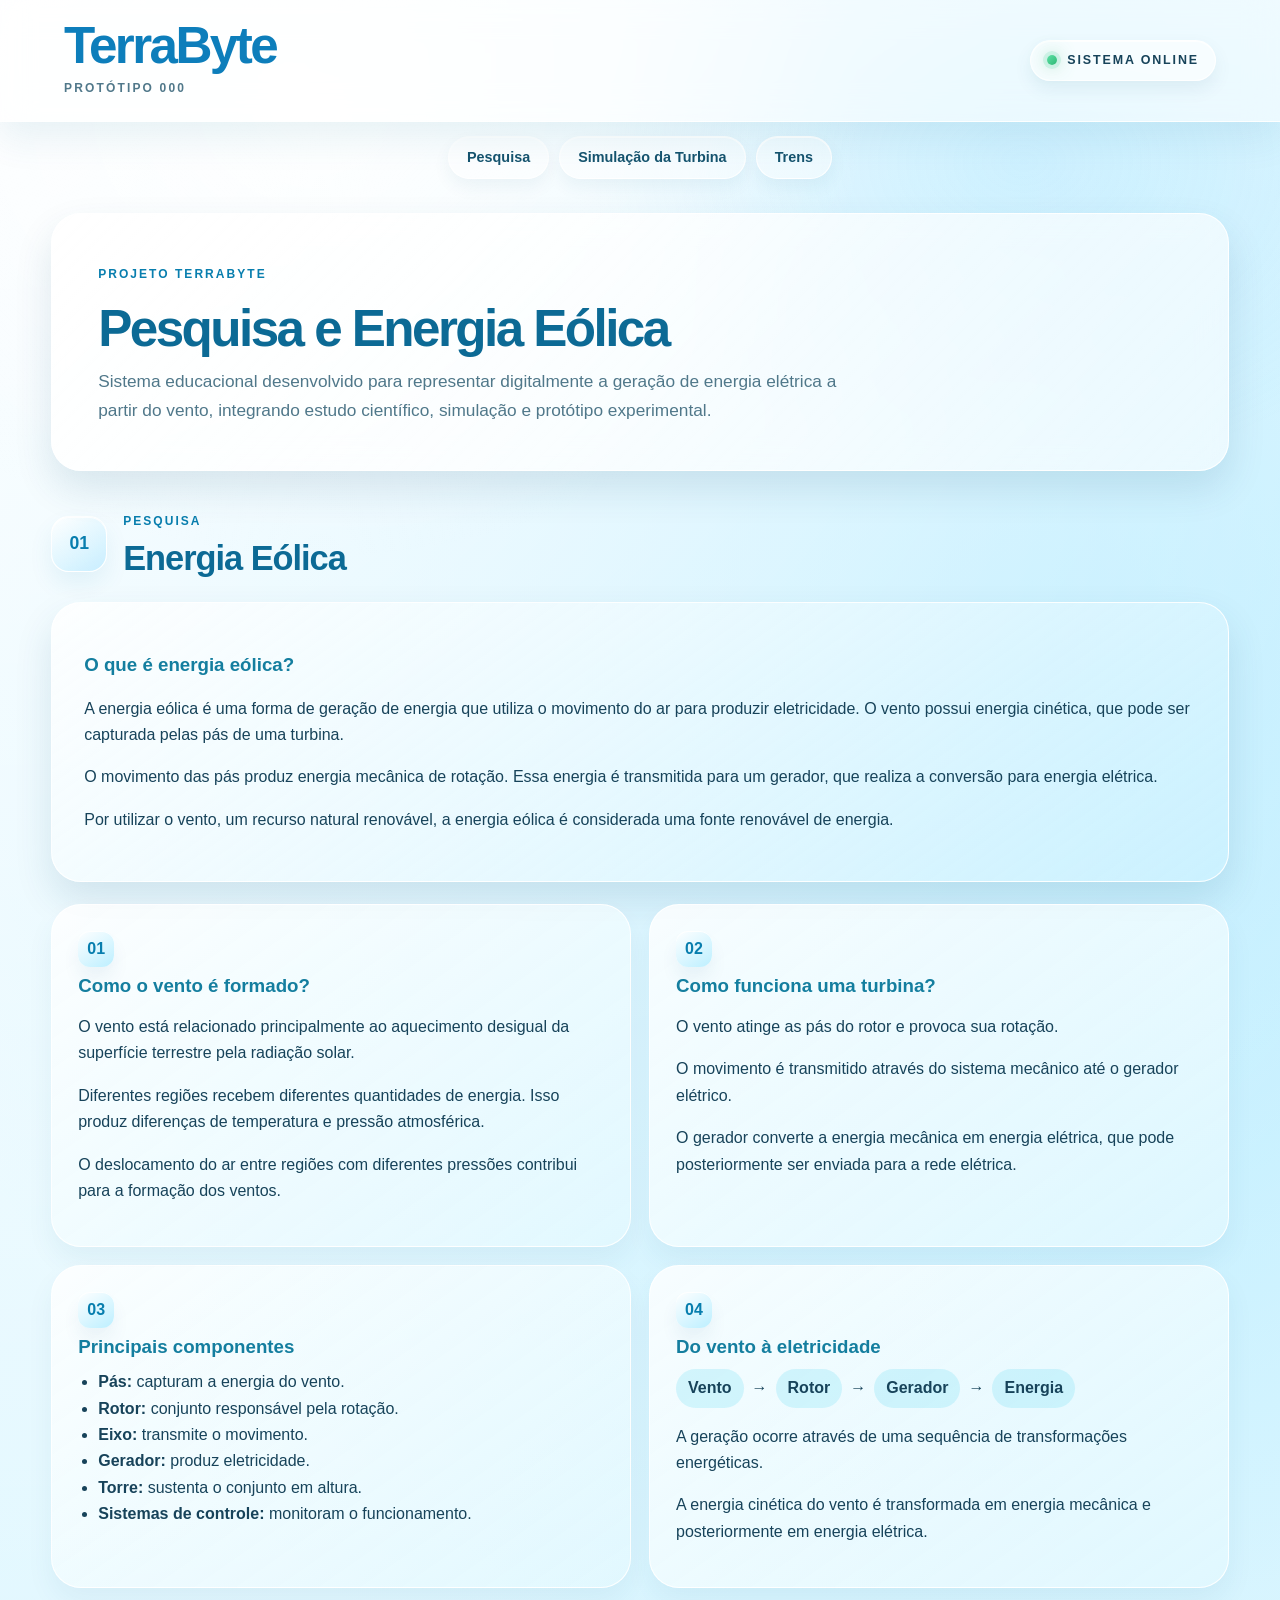
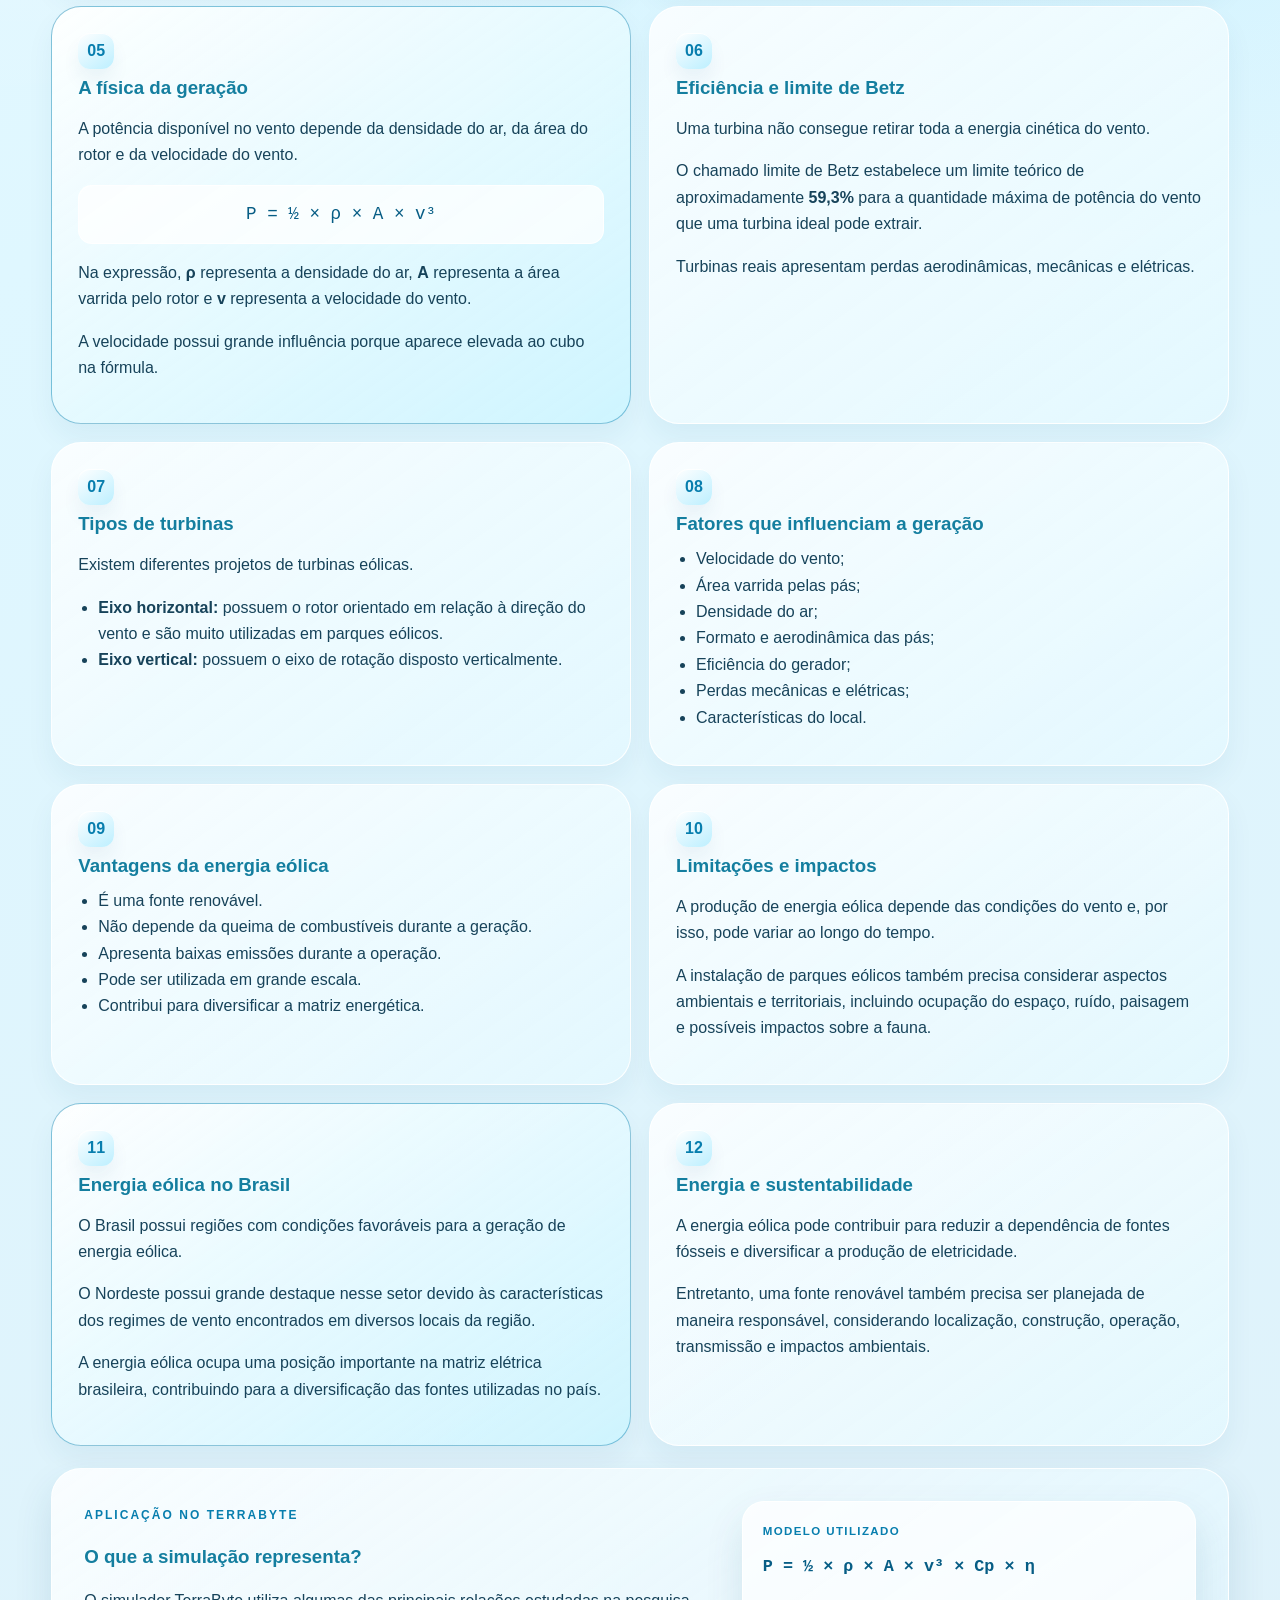
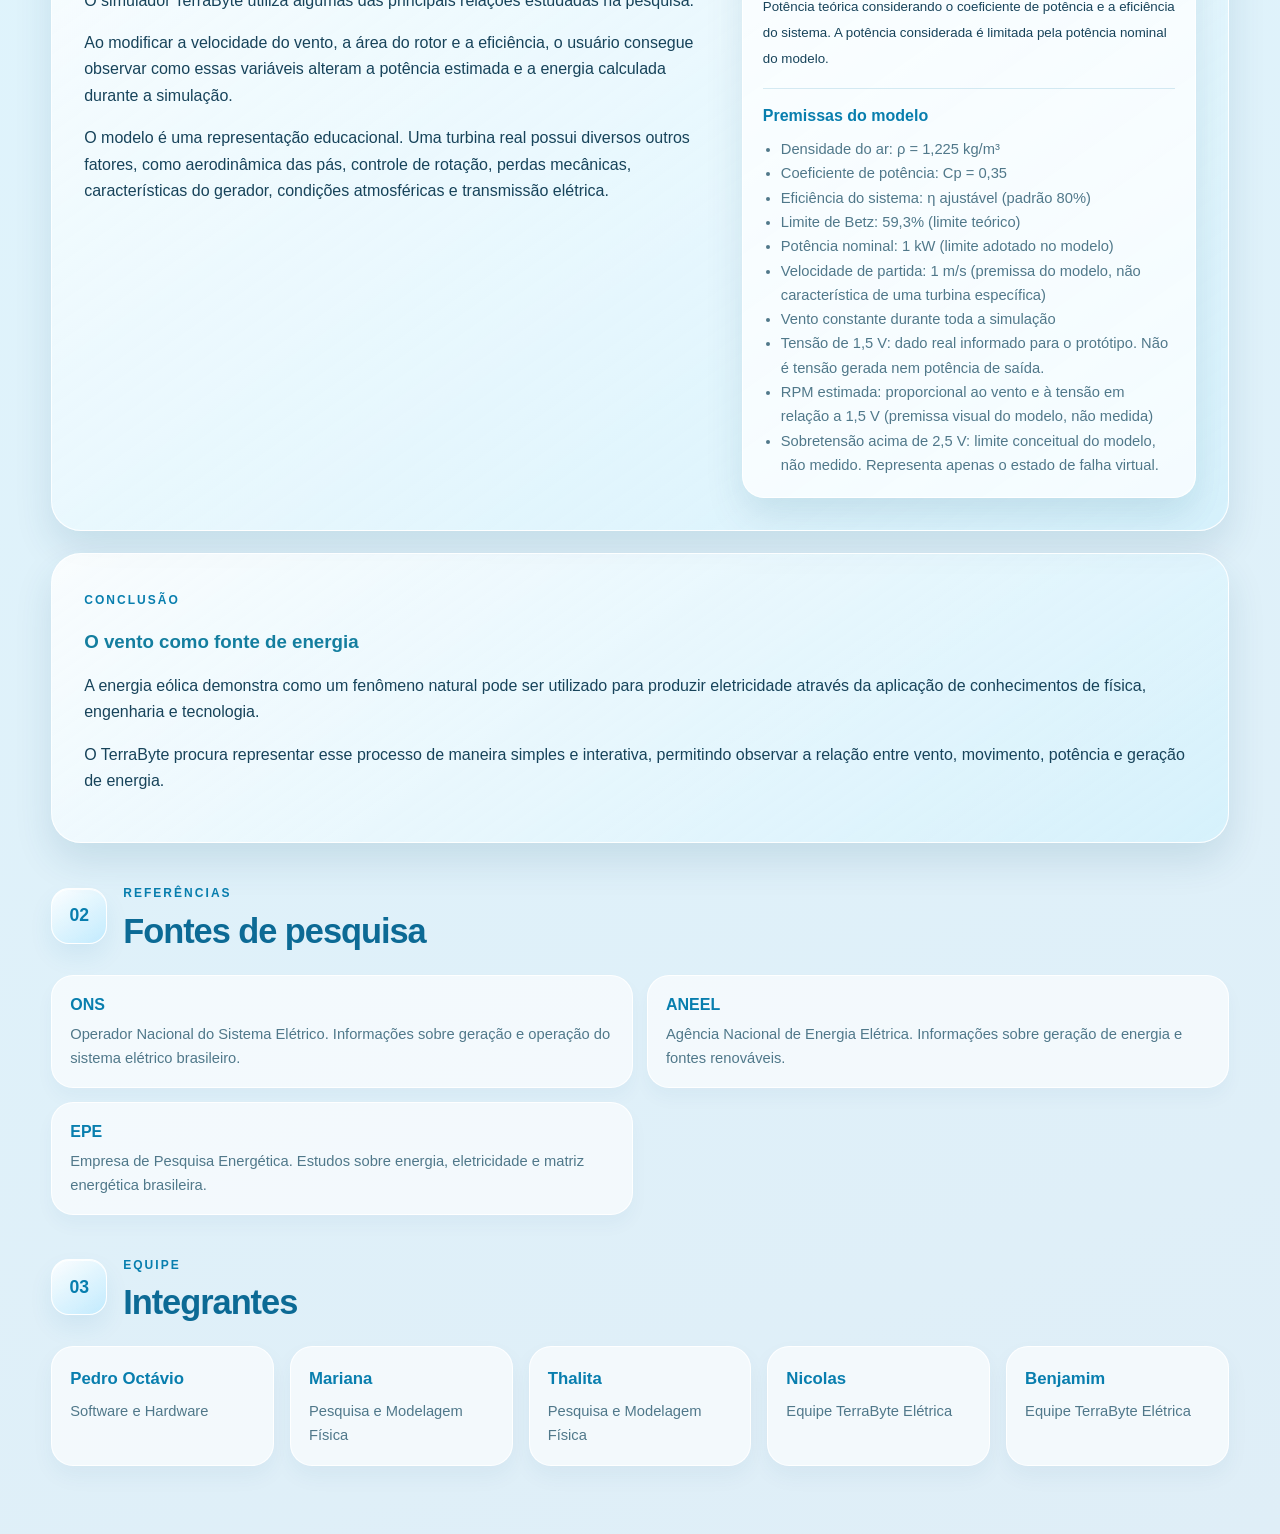
==== commit 8b60f98b: "Refatorar a estrutura do TerraByte em páginas separadas para pesquisa, turbina e trens, preservando " ====
--- a/terrabyte feira de ciencias/index.html
+++ b/terrabyte feira de ciencias/index.html
@@ -3,13 +3,11 @@
 <head>
     <meta charset="UTF-8">
     <meta name="viewport" content="width=device-width, initial-scale=1.0">
-    <meta name="description" content="TerraByte - Protótipo de simulação e pesquisa sobre energia eólica">
+    <meta name="description" content="TerraByte - Pesquisa e fundamentos da energia eólica">
     <meta name="theme-color" content="#a8e8f7">
-    <title>TerraByte | Protótipo 000</title>
+    <title>TerraByte | Pesquisa</title>
     <link rel="stylesheet" href="style.css">
-    <link rel="stylesheet" href="railway/railway.css">
 </head>
-
 <body>
     <header class="header">
         <div class="logo-area">
@@ -24,566 +22,25 @@
     </header>
 
     <nav class="site-navigation" aria-label="Navegação principal">
-        <a href="#simulationSection">Simulação da turbina</a>
-        <a href="#railwaySection">Sistema ferroviário</a>
-        <a href="#researchSection">Pesquisa</a>
-        <a href="#teamSection">Equipe</a>
-        <a href="#referencesSection">Referências</a>
+        <a href="index.html">Pesquisa</a>
+        <a href="simulacao.html">Simulação da Turbina</a>
+        <a href="trens.html">Trens</a>
     </nav>
 
     <main>
         <section class="intro">
             <span class="section-tag">PROJETO TERRABYTE</span>
-            <h2>Simulação de Energia Eólica</h2>
+            <h2>Pesquisa e Energia Eólica</h2>
             <p>
                 Sistema educacional desenvolvido para representar digitalmente
-                a geração de energia elétrica a partir do vento.
+                a geração de energia elétrica a partir do vento, integrando
+                estudo científico, simulação e protótipo experimental.
             </p>
         </section>
 
-        <!-- SEÇÃO 01: SIMULAÇÃO -->
-        <section class="simulation-section" id="simulationSection">
+        <section class="research-section" id="researchSection">
             <div class="section-title">
                 <div class="section-number">01</div>
-                <div>
-                    <span class="section-tag">SIMULAÇÃO</span>
-                    <h2>Central de Energia Eólica</h2>
-                </div>
-            </div>
-
-            <section class="simulation">
-                <div class="turbine-area" id="turbineArea">
-                    <div class="clouds" aria-hidden="true">
-                        <span class="cloud cloud-1"></span>
-                        <span class="cloud cloud-2"></span>
-                    </div>
-
-                    <div class="wind-particles" aria-hidden="true">
-                        <span style="--y:18%;--t:3.2s;--d:0s"></span>
-                        <span style="--y:30%;--t:2.6s;--d:0.6s"></span>
-                        <span style="--y:42%;--t:3.8s;--d:1.2s"></span>
-                        <span style="--y:54%;--t:2.9s;--d:0.3s"></span>
-                        <span style="--y:66%;--t:3.4s;--d:1.6s"></span>
-                        <span style="--y:78%;--t:2.7s;--d:0.9s"></span>
-                    </div>
-
-                    <div class="fault-banner" id="faultBanner" hidden>
-                        SOBRETENSÃO — FALHA SIMULADA
-                    </div>
-
-                    <div
-                        id="turbine"
-                        class="turbine-3d"
-                        role="img"
-                        aria-label="Representação 3D simplificada do protótipo TerraByte"
-                    >
-                        <div class="tb-tower"></div>
-                        <div class="tb-nacelle"></div>
-                        <div class="tb-hub-wrap">
-                            <div class="turbine-rotor">
-                                <span class="tb-blade" style="--a:0deg"></span>
-                                <span class="tb-blade" style="--a:90deg"></span>
-                                <span class="tb-blade" style="--a:180deg"></span>
-                                <span class="tb-blade" style="--a:270deg"></span>
-                                <span class="tb-spinner"></span>
-                            </div>
-                        </div>
-                    </div>
-
-                    <div class="grass-field" aria-hidden="true"></div>
-
-                    <div class="simulation-label">
-                        MODELO EDUCACIONAL · REPRESENTAÇÃO DIGITAL
-                    </div>
-                </div>
-
-                <div class="control-panel" id="controlPanel">
-                    <h2>Central de Controle</h2>
-
-                    <p class="lock-notice" id="lockNotice" hidden>
-                        Parâmetros bloqueados durante a simulação.
-                    </p>
-
-                    <div class="legend" aria-label="Legenda de rótulos">
-                        <span class="tag tag-real">DADO REAL</span>
-                        <span class="tag tag-sim">SIMULADO / ESTIMADO</span>
-                    </div>
-
-                    <div class="control-group">
-                        <label for="voltage">
-                            Tensão aplicada (condição virtual)
-                        </label>
-
-                        <input
-                            type="range"
-                            id="voltage"
-                            min="0"
-                            max="3"
-                            value="1.5"
-                            step="0.1"
-                        >
-
-                        <p>
-                            <strong id="voltageValue">1,5</strong> V
-                            <span class="tag tag-real" id="voltageTag">DADO REAL DO PROTÓTIPO</span>
-                        </p>
-                    </div>
-
-                    <div class="control-group">
-                        <label for="windSpeed">
-                            Velocidade do vento
-                        </label>
-
-                        <input
-                            type="range"
-                            id="windSpeed"
-                            min="0"
-                            max="25"
-                            value="12"
-                            step="0.1"
-                        >
-
-                        <p>
-                            <strong id="windValue">12,0</strong> m/s
-                        </p>
-                    </div>
-
-                    <div class="control-group">
-                        <label for="rotorArea">
-                            Área varrida pelo rotor
-                        </label>
-
-                        <input
-                            type="range"
-                            id="rotorArea"
-                            min="1"
-                            max="100"
-                            value="50"
-                            step="1"
-                        >
-
-                        <p>
-                            <strong id="areaValue">50</strong> m²
-                        </p>
-                    </div>
-
-                    <div class="control-group">
-                        <label for="efficiency">
-                            Eficiência do sistema
-                        </label>
-
-                        <input
-                            type="range"
-                            id="efficiency"
-                            min="10"
-                            max="100"
-                            value="80"
-                            step="1"
-                        >
-
-                        <p>
-                            <strong id="efficiencyValue">80</strong> %
-                        </p>
-                    </div>
-
-                    <div class="control-group">
-                        <label for="simulationTime">
-                            Tempo da simulação
-                        </label>
-
-                        <input
-                            type="range"
-                            id="simulationTime"
-                            min="1"
-                            max="60"
-                            value="1"
-                            step="1"
-                        >
-
-                        <p>
-                            <strong id="timeValue">1</strong> min
-                        </p>
-                    </div>
-
-                    <div class="simulation-controls">
-                        <button id="startButton" type="button">
-                            INICIAR SIMULAÇÃO
-                        </button>
-
-                        <button
-                            id="resetButton"
-                            class="btn-secondary"
-                            type="button"
-                        >
-                            RESETAR
-                        </button>
-
-                        <button
-                            id="returnRealButton"
-                            class="btn-secondary"
-                            type="button"
-                        >
-                            VOLTAR A 1,5 V (REAL)
-                        </button>
-                    </div>
-                </div>
-            </section>
-
-            <!-- INDICADORES -->
-            <section class="data-panel" aria-label="Dados da simulação">
-                <div class="data-card">
-                    <span>TENSÃO APLICADA</span>
-                    <strong id="voltageData">1,5 V</strong>
-                    <small class="tag-line" id="voltageDataTag">DADO REAL DO PROTÓTIPO</small>
-                </div>
-
-                <div class="data-card">
-                    <span>VELOCIDADE DO VENTO</span>
-                    <strong id="speedData">12,0 m/s</strong>
-                    <small class="tag-line">VALOR SIMULADO</small>
-                </div>
-
-                <div class="data-card">
-                    <span>ROTAÇÃO</span>
-                    <strong id="rpmData">0 RPM</strong>
-                    <small class="tag-line">RPM ESTIMADA / SIMULADA</small>
-                </div>
-
-                <div class="data-card">
-                    <span>ÁREA DO ROTOR</span>
-                    <strong id="areaData">50 m²</strong>
-                </div>
-
-                <div class="data-card">
-                    <span>POTÊNCIA TEÓRICA</span>
-                    <strong id="theoreticalPowerData">0,00 kW</strong>
-                    <small class="tag-line">ESTIMADA (FÓRMULA)</small>
-                </div>
-
-                <div class="data-card">
-                    <span>POTÊNCIA CONSIDERADA</span>
-                    <strong id="powerData">0,00 kW</strong>
-                    <small class="tag-line" id="powerLimitNote" hidden>Limitada pela potência nominal de 1 kW</small>
-                </div>
-
-                <div class="data-card">
-                    <span>ENERGIA ESTIMADA</span>
-                    <strong id="energyData">0,000 kWh</strong>
-                </div>
-
-                <div class="data-card">
-                    <span>EFICIÊNCIA</span>
-                    <strong id="efficiencyData">80 %</strong>
-                </div>
-
-                <div class="data-card">
-                    <span>TEMPO</span>
-                    <strong id="timeData">1 min</strong>
-                </div>
-
-                <div class="data-card">
-                    <span>CONDIÇÃO DO VENTO</span>
-                    <strong id="windStateData">MODERADO</strong>
-                </div>
-
-                <div class="data-card">
-                    <span>ESTADO DO SISTEMA</span>
-                    <strong id="systemState">PARADO</strong>
-                </div>
-            </section>
-
-            <!-- FLUXO DE ENERGIA -->
-            <section class="energy-flow" aria-label="Etapas da geração">
-                <div class="energy-step">
-                    <span aria-hidden="true">🌬️</span>
-                    <p>Vento</p>
-                </div>
-
-                <strong aria-hidden="true">→</strong>
-
-                <div class="energy-step">
-                    <span aria-hidden="true">🌀</span>
-                    <p>Turbina</p>
-                </div>
-
-                <strong aria-hidden="true">→</strong>
-
-                <div class="energy-step">
-                    <span aria-hidden="true">⚡</span>
-                    <p>Gerador</p>
-                </div>
-
-                <strong aria-hidden="true">→</strong>
-
-                <div class="energy-step">
-                    <span aria-hidden="true">🏙️</span>
-                    <p>Rede elétrica</p>
-                </div>
-            </section>
-
-            <p class="text-muted">
-                Os valores apresentados são estimativas produzidas por um
-                modelo matemático educacional. Não representam medições
-                de uma turbina real nem energia efetivamente fornecida à rede.
-            </p>
-        </section>
-
-        <!-- SEÇÃO 02: PESQUISA -->
-        <!-- SEÇÃO 02: SISTEMA FERROVIÁRIO -->
-<section class="railway-section" id="railwaySection" aria-labelledby="railwayTitle">
-    <div class="section-title">
-        <div class="section-number">02</div>
-        <div>
-            <span class="section-tag">INFRAESTRUTURA EXPERIMENTAL</span>
-            <h2 id="railwayTitle">Sistema Ferrovi&aacute;rio Experimental</h2>
-        </div>
-    </div>
-
-    <p class="railway-intro">
-        Representa&ccedil;&atilde;o digital simplificada do sistema ferrovi&aacute;rio utilizado como parte da
-        infraestrutura experimental do TerraByte. O trem de passageiros percorre o circuito preto com a
-        velocidade estimada do trem f&iacute;sico; a ferrovia amarela &eacute; a infraestrutura de servi&ccedil;o.
-    </p>
-
-    <div class="railway-panel">
-        <div class="railway-scene">
-            <svg class="railway-svg" id="railwaySvg" viewBox="0 0 1000 1000" role="img"
-                 aria-labelledby="railwaySvgTitle railwaySvgDesc">
-                <title id="railwaySvgTitle">Maquete ferrovi&aacute;ria do TerraByte</title>
-                <desc id="railwaySvgDesc">Vista superior da maquete. A ferrovia preta de passageiros forma um circuito quase circular no centro. A ferrovia amarela de servi&ccedil;o contorna as bordas da base, com um la&ccedil;o em volta da &aacute;rea verde central e uma rampa laranja diagonal que passa por cima do circuito preto. O trem de passageiros percorre a ferrovia preta.</desc>
-
-                <defs>
-                    <linearGradient id="rwBoard" x1="0" y1="0" x2="1" y2="1">
-                        <stop offset="0" stop-color="#d3c6a8"/>
-                        <stop offset="1" stop-color="#bcad8b"/>
-                    </linearGradient>
-                    <radialGradient id="rwGreen" cx=".5" cy=".42" r=".62">
-                        <stop offset="0" stop-color="#62b872"/>
-                        <stop offset="1" stop-color="#2f8447"/>
-                    </radialGradient>
-                    <pattern id="rwGrass" width="14" height="14" patternUnits="userSpaceOnUse">
-                        <circle cx="3" cy="4" r="1.2" fill="#7ccb87" opacity=".55"/>
-                        <circle cx="10" cy="9" r="1.3" fill="#256f3a" opacity=".45"/>
-                        <circle cx="6" cy="12" r="1" fill="#6fbf7c" opacity=".5"/>
-                    </pattern>
-                    <linearGradient id="rwBoilerShade" x1="0" y1="0" x2="0" y2="1">
-                        <stop offset="0" stop-color="#8f1d17"/>
-                        <stop offset=".38" stop-color="#d63a2e"/>
-                        <stop offset=".52" stop-color="#e34a3c"/>
-                        <stop offset="1" stop-color="#7a1712"/>
-                    </linearGradient>
-                    <!-- Trilhos pretos: duas linhas paralelas (traco largo menos traco estreito). -->
-                    <mask id="rwPassengerRailMask" maskUnits="userSpaceOnUse" x="0" y="0" width="1000" height="1000">
-                        <use href="#passengerRailwayPath" fill="none" stroke="#fff" stroke-width="22"/>
-                        <use href="#passengerRailwayPath" fill="none" stroke="#000" stroke-width="13"/>
-                    </mask>
-                </defs>
-
-                <!-- GEOMETRIA (fonte matematica dos percursos; nao desenha nada) -->
-                <g class="rw-geometry" fill="none">
-                    <path id="passengerRailwayPath" d="M500 172 C678 172 830 322 832 498 C830 684 682 830 498 828 C314 826 166 686 168 502 C170 318 316 174 500 172 Z"/>
-                    <path id="serviceRailwayPath" d="M170 150 C270 130 360 160 470 120 C580 80 660 160 760 125 C820 105 870 150 880 205 C890 290 850 340 880 420 C905 490 860 540 885 620 C905 690 870 750 890 820 C895 880 850 905 790 895 C700 880 620 930 520 905 C420 880 340 935 250 905 C190 885 140 880 110 835 C80 780 125 720 95 650 C70 580 120 520 95 440 C75 370 120 310 95 240 C85 190 120 160 170 150 Z"/>
-                    <path id="serviceLoopPath" d="M365 500 A135 135 0 1 1 635 500 A135 135 0 1 1 365 500 Z"/>
-                    <path id="serviceBridgePath" d="M500 635 C535 635 560 665 600 705 L790 893"/>
-                    <path id="serviceSpurPath" d="M172 150 C150 142 138 130 132 116"/>
-                </g>
-
-                <!-- 1. CENARIO / TERRENO -->
-                <rect class="rw-board" x="40" y="40" width="920" height="920" rx="16"/>
-                <rect class="rw-board-inset" x="52" y="52" width="896" height="896" rx="10"/>
-
-                <!-- 2. AREA VERDE CENTRAL -->
-                <circle class="rw-green" cx="500" cy="500" r="110"/>
-                <circle class="rw-green-grass" cx="500" cy="500" r="110"/>
-                <g class="rw-plane" transform="translate(500 500) rotate(24)" aria-hidden="true">
-                    <path d="M0 -24 L5 -7 L27 6 L27 11 L5 6 L3 20 L11 25 L11 28 L0 26 L-11 28 L-11 25 L-3 20 L-5 6 L-27 11 L-27 6 L-5 -7 Z"/>
-                </g>
-
-                <!-- 3. FERROVIA AMARELA (SERVICO) -->
-                <g class="rw-s-shadow">
-                    <use href="#serviceRailwayPath"/><use href="#serviceLoopPath"/><use href="#serviceSpurPath"/>
-                </g>
-                <g class="rw-s-edge">
-                    <use href="#serviceRailwayPath"/><use href="#serviceLoopPath"/><use href="#serviceSpurPath"/>
-                </g>
-                <g class="rw-s-body">
-                    <use href="#serviceRailwayPath"/><use href="#serviceLoopPath"/><use href="#serviceSpurPath"/>
-                </g>
-                <g class="rw-s-slots">
-                    <use href="#serviceRailwayPath"/><use href="#serviceLoopPath"/>
-                </g>
-
-                <!-- 4. FERROVIA PRETA (PASSAGEIROS) -->
-                <use href="#passengerRailwayPath" class="rw-p-shadow"/>
-                <use href="#passengerRailwayPath" class="rw-p-bed"/>
-                <use href="#passengerRailwayPath" class="rw-p-sleepers"/>
-                <use href="#passengerRailwayPath" class="rw-p-rails" mask="url(#rwPassengerRailMask)"/>
-
-                <!-- 5. CENARIO DE SERVICO (estatico) -->
-                <g class="rw-tower" aria-hidden="true">
-                    <circle class="rw-tower-pad" cx="128" cy="112" r="27"/>
-                    <circle class="rw-tower-pad-inner" cx="128" cy="112" r="17"/>
-                    <circle class="rw-tower-pole" cx="128" cy="112" r="4.5"/>
-                    <path class="rw-tower-flag" d="M128 112 L160 100 L152 114 Z"/>
-                </g>
-                <g class="rw-station" transform="translate(150 880) rotate(35)" aria-hidden="true">
-                    <rect class="rw-station-pad" x="-36" y="-24" width="72" height="48" rx="12"/>
-                    <rect class="rw-station-roof" x="-20" y="-11" width="40" height="22" rx="7"/>
-                </g>
-                <!-- 5B. CENARIO: AREA AZUL (agua) E REGIAO DA TURBINA -->
-                <g class="rw-scenery" aria-hidden="true">
-                    <ellipse class="rw-pond" cx="805" cy="222" rx="56" ry="38"/>
-                    <ellipse class="rw-wave rw-wave-1" cx="805" cy="222" rx="42" ry="26"/>
-                    <ellipse class="rw-wave rw-wave-2" cx="805" cy="222" rx="28" ry="15"/>
-                    <g id="railwayRipples"></g>
-                    <g id="railwayTurbine" class="rw-turbine" transform="translate(700 365)">
-                        <circle class="rw-tpad" r="30"/>
-                        <circle class="rw-tglow" r="34"/>
-                        <g class="rw-turbine-rotor">
-                            <path d="M0 0 L-3.5 -25 L3.5 -25 Z"/>
-                            <path d="M0 0 L-3.5 -25 L3.5 -25 Z" transform="rotate(120)"/>
-                            <path d="M0 0 L-3.5 -25 L3.5 -25 Z" transform="rotate(240)"/>
-                        </g>
-                        <circle class="rw-thub" r="4.2"/>
-                    </g>
-                </g>
-
-                <!-- 6. TREM DE PASSAGEIROS (passa por baixo da ponte) -->
-                <g id="passengerTrain" class="passenger-train" aria-hidden="true">
-                    <!-- Locomotiva a vapor (frente = +x) -->
-                    <g id="passengerTrainLocomotive" data-train-car="locomotive" data-length="58">
-                        <rect class="rw-chassis" x="-28" y="-7.5" width="56" height="15" rx="3"/>
-                        <rect class="rw-rod" x="-19" y="-10.2" width="10" height="3.4" rx="1.2"/>
-                        <rect class="rw-rod" x="-4" y="-10.2" width="10" height="3.4" rx="1.2"/>
-                        <rect class="rw-rod" x="11" y="-10.2" width="10" height="3.4" rx="1.2"/>
-                        <rect class="rw-rod" x="-19" y="6.8" width="10" height="3.4" rx="1.2"/>
-                        <rect class="rw-rod" x="-4" y="6.8" width="10" height="3.4" rx="1.2"/>
-                        <rect class="rw-rod" x="11" y="6.8" width="10" height="3.4" rx="1.2"/>
-                        <rect class="rw-boiler" x="-4" y="-7.2" width="28" height="14.4" rx="7.2"/>
-                        <rect class="rw-band" x="2" y="-7.2" width="2" height="14.4"/>
-                        <rect class="rw-band" x="12" y="-7.2" width="2" height="14.4"/>
-                        <rect class="rw-smokebox" x="19" y="-7.2" width="10" height="14.4" rx="4.5"/>
-                        <circle class="rw-chimney-ring" cx="25" cy="0" r="4.7"/>
-                        <circle class="rw-chimney" cx="25" cy="0" r="2.6"/>
-                        <circle class="rw-dome" cx="8" cy="0" r="3"/>
-                        <rect class="rw-cab" x="-28" y="-9" width="25" height="18" rx="2.6"/>
-                        <rect class="rw-cab-roof" x="-26" y="-6.6" width="21" height="13.2" rx="2"/>
-                        <line class="rw-trim" x1="-26" y1="0" x2="-5" y2="0"/>
-                    </g>
-                    <!-- Tender -->
-                    <g id="passengerTrainTender" data-train-car="tender" data-length="34">
-                        <rect class="rw-coupling" x="17" y="-1.2" width="6" height="2.4"/>
-                        <rect class="rw-tender" x="-17" y="-8.5" width="34" height="17" rx="2.6"/>
-                        <rect class="rw-tender-lining" x="-15.5" y="-7" width="31" height="14" rx="2"/>
-                        <rect class="rw-tender-coal" x="-12" y="-5.2" width="21" height="10.4" rx="4"/>
-                    </g>
-                    <!-- Vagao 1 -->
-                    <g id="passengerTrainCoachA" data-train-car="coach" data-length="46">
-                        <rect class="rw-coupling" x="23" y="-1.2" width="6" height="2.4"/>
-                        <rect class="rw-coach" x="-23" y="-9" width="46" height="18" rx="3"/>
-                        <rect class="rw-coach-roof" x="-21" y="-7" width="42" height="14" rx="2.5"/>
-                        <line class="rw-trim" x1="-20" y1="0" x2="20" y2="0"/>
-                        <rect class="rw-vent" x="-12" y="-3.6" width="4" height="3"/>
-                        <rect class="rw-vent" x="-2" y="-3.6" width="4" height="3"/>
-                        <rect class="rw-vent" x="8" y="-3.6" width="4" height="3"/>
-                    </g>
-                    <!-- Vagao 2 -->
-                    <g id="passengerTrainCoachB" data-train-car="coach" data-length="46">
-                        <rect class="rw-coupling" x="23" y="-1.2" width="6" height="2.4"/>
-                        <rect class="rw-coach" x="-23" y="-9" width="46" height="18" rx="3"/>
-                        <rect class="rw-coach-roof" x="-21" y="-7" width="42" height="14" rx="2.5"/>
-                        <line class="rw-trim" x1="-20" y1="0" x2="20" y2="0"/>
-                        <rect class="rw-vent" x="-12" y="-3.6" width="4" height="3"/>
-                        <rect class="rw-vent" x="-2" y="-3.6" width="4" height="3"/>
-                        <rect class="rw-vent" x="8" y="-3.6" width="4" height="3"/>
-                    </g>
-                </g>
-
-                <!-- 7. PONTE / RAMPA DIAGONAL (por cima do circuito preto) -->
-                <g class="rw-b-shadow" transform="translate(9 12)"><use href="#serviceBridgePath"/></g>
-                <g class="rw-b-edge"><use href="#serviceBridgePath"/></g>
-                <g class="rw-b-body"><use href="#serviceBridgePath"/></g>
-                <g class="rw-b-slots"><use href="#serviceBridgePath"/></g>
-
-                <!-- 8. FROTA (11 veiculos do catalogo; o Expresso e o trem de passageiros acima) -->
-                <g id="railwayFleet"></g>
-                <g id="railwayVerdict" class="rw-verdict" style="display:none" aria-hidden="true">
-                    <rect x="365" y="292" width="270" height="34" rx="10"/>
-                    <text x="500" y="314" text-anchor="middle"></text>
-                </g>
-            </svg>
-        </div>
-
-        <ul class="railway-legend" aria-label="Legenda da maquete">
-            <li><span class="rw-swatch rw-swatch-passenger" aria-hidden="true"></span>Ferrovia preta &middot; passageiros</li>
-            <li><span class="rw-swatch rw-swatch-service" aria-hidden="true"></span>Ferrovia amarela &middot; servi&ccedil;o</li>
-            <li><span class="rw-swatch rw-swatch-bridge" aria-hidden="true"></span>Rampa/ponte diagonal</li>
-            <li><span class="rw-swatch rw-swatch-green" aria-hidden="true"></span>&Aacute;rea central (inspe&ccedil;&atilde;o)</li>
-            <li><span class="rw-swatch rw-swatch-water" aria-hidden="true"></span>&Aacute;rea azul (&aacute;gua)</li>
-            <li><span class="rw-swatch rw-swatch-turbine" aria-hidden="true"></span>Regi&atilde;o da turbina</li>
-        </ul>
-
-        <div class="railway-controls" role="group" aria-label="Controles do trem de passageiros">
-            <button id="railwayStart" type="button">Iniciar</button>
-            <button id="railwayPause" class="btn-secondary" type="button" disabled>Pausar</button>
-            <button id="railwayContinue" class="btn-secondary" type="button" disabled>Continuar</button>
-            <button id="railwayReset" class="btn-secondary" type="button">Resetar</button>
-            <span class="tag tag-sim railway-state" id="railwayStatus" data-state="stopped" role="status" aria-live="polite">TREM PARADO</span>
-        </div>
-
-        <div class="railway-readouts">
-            <div class="data-panel" aria-label="Dados da ferrovia">
-                <div class="data-card">
-                    <span>VELOCIDADE ESTIMADA</span>
-                    <strong id="railwaySpeedValue">1,5 km/h</strong>
-                    <small class="tag-line">FAIXA ESTIMADA: 1&ndash;2 KM/H</small>
-                </div>
-                <div class="data-card">
-                    <span>CIRCUITO DE REFER&Ecirc;NCIA</span>
-                    <strong id="railwayCircuitLength">2,136 m</strong>
-                    <small class="tag-line">DERIVADO &middot; APROXIMA&Ccedil;&Atilde;O CIRCULAR</small>
-                </div>
-                <div class="data-card">
-                    <span>TEMPO DE VOLTA</span>
-                    <strong id="railwayLapTime">5,13 s</strong>
-                    <small class="tag-line">DERIVADO DA VELOCIDADE</small>
-                </div>
-                <div class="data-card">
-                    <span>ETAPA DO CICLO</span>
-                    <strong id="railwayStage" style="font-size:1rem">Aguardando in&iacute;cio</strong>
-                    <small class="tag-line">CICLO N&ordm; <span id="railwayCycle">0</span> &middot; VISUAL</small>
-                </div>
-                <div class="data-card">
-                    <span>DIST&Acirc;NCIA PERCORRIDA</span>
-                    <strong id="railwayDistance">0,00 m</strong>
-                    <small class="tag-line">VOLTAS: <span id="railwayLaps">0</span></small>
-                </div>
-            </div>
-
-            <details class="railway-assumptions">
-                <summary>Dados, estimativas e hip&oacute;teses desta representa&ccedil;&atilde;o</summary>
-                <ul>
-                    <li><span class="tag tag-real">DADO DO PROT&Oacute;TIPO</span><span>Trem: Expresso de Hogwarts (Candide). Circuito f&iacute;sico: aproximadamente 68 &times; 68 cm.</span></li>
-                    <li><span class="tag tag-sim">ESTIMATIVA</span><span>Velocidade do trem f&iacute;sico: 1&ndash;2 km/h, com refer&ecirc;ncia de 1,5 km/h (&asymp; 0,4167 m/s).</span></li>
-                    <li><span class="tag tag-sim">DERIVADO</span><span>Di&acirc;metro de 0,68 m e circunfer&ecirc;ncia &pi; &times; 0,68 &asymp; 2,136 m, por aproxima&ccedil;&atilde;o circular. Tempo de volta: 7,69 s a 1,0 km/h; 5,13 s a 1,5 km/h; 3,85 s a 2,0 km/h.</span></li>
-                    <li><span class="tag tag-visual">VISUAL</span><span>Forma dos trilhos, rampa, cen&aacute;rio e desenho do trem s&atilde;o uma reconstru&ccedil;&atilde;o estilizada. O circuito desenhado n&atilde;o &eacute; um c&iacute;rculo perfeito; o movimento usa o comprimento f&iacute;sico aproximado (2,136 m), n&atilde;o o comprimento do desenho. Velocidades, rotas e etapas dos demais ve&iacute;culos s&atilde;o par&acirc;metros visuais, n&atilde;o medidos. O Expresso come&ccedil;a na posi&ccedil;&atilde;o da foto e corre no sentido anti-hor&aacute;rio (sentido f&iacute;sico n&atilde;o confirmado).</span></li>
-                </ul>
-            </details>
-
-            <details class="railway-assumptions">
-                <summary>Cat&aacute;logo de ve&iacute;culos e posi&ccedil;&otilde;es na planta</summary>
-                <p class="text-muted">A coluna &ldquo;Planta&rdquo; &eacute; apenas a posi&ccedil;&atilde;o espacial de refer&ecirc;ncia na foto da maquete; n&atilde;o &eacute; o n&uacute;mero oficial nem o ID.</p>
-                <div style="overflow-x:auto"><table class="railway-catalog">
-                    <thead><tr><th>Planta</th><th>Ve&iacute;culo</th><th>ID TerraByte</th><th>C&oacute;digo f&iacute;sico</th><th>Fun&ccedil;&atilde;o</th></tr></thead>
-                    <tbody id="railwayCatalog"></tbody>
-                </table></div>
-            </details>
-        </div>
-    </div>
-</section>
-<section class="research-section" id="researchSection">
-            <div class="section-title">
-                <div class="section-number">03</div>
                 <div>
                     <span class="section-tag">PESQUISA</span>
                     <h2>Energia Eólica</h2>
@@ -926,48 +383,9 @@
             </article>
         </section>
 
-        <!-- SEÇÃO 03: EQUIPE -->
-        <section class="team-section" id="teamSection">
-            <div class="section-title">
-                <div class="section-number">04</div>
-                <div>
-                    <span class="section-tag">EQUIPE</span>
-                    <h2>Integrantes</h2>
-                </div>
-            </div>
-
-            <div class="team-grid">
-                <div class="team-card">
-                    <strong>Pedro Octávio</strong>
-                    <span>Software e Hardware</span>
-                </div>
-
-                <div class="team-card">
-                    <strong>Mariana</strong>
-                    <span>Pesquisa e Modelagem Física</span>
-                </div>
-
-                <div class="team-card">
-                    <strong>Thalita</strong>
-                    <span>Pesquisa e Modelagem Física</span>
-                </div>
-
-                <div class="team-card">
-                    <strong>Nicolas</strong>
-                    <span>Equipe TerraByte Elétrica</span>
-                </div>
-
-                <div class="team-card">
-                    <strong>Benjamim</strong>
-                    <span>Equipe TerraByte Elétrica</span>
-                </div>
-            </div>
-        </section>
-
-        <!-- SEÇÃO 04: REFERÊNCIAS -->
         <section class="references-section" id="referencesSection">
             <div class="section-title">
-                <div class="section-number">05</div>
+                <div class="section-number">02</div>
                 <div>
                     <span class="section-tag">REFERÊNCIAS</span>
                     <h2>Fontes de pesquisa</h2>
@@ -999,66 +417,385 @@
                         Estudos sobre energia, eletricidade e matriz energética brasileira.
                     </span>
                 </div>
-
-                <div class="reference-item">
-                    <strong>Centros universitários e de pesquisa</strong>
-                    <span>
-                        Materiais acadêmicos utilizados como apoio aos
-                        conceitos físicos e tecnológicos apresentados.
-                    </span>
+            </div>
+        </section>
+
+        <section class="team-section" id="teamSection">
+            <div class="section-title">
+                <div class="section-number">03</div>
+                <div>
+                    <span class="section-tag">EQUIPE</span>
+                    <h2>Integrantes</h2>
+                </div>
+            </div>
+
+            <div class="team-grid">
+                <div class="team-card">
+                    <strong>Pedro Octávio</strong>
+                    <span>Software e Hardware</span>
+                </div>
+
+                <div class="team-card">
+                    <strong>Mariana</strong>
+                    <span>Pesquisa e Modelagem Física</span>
+                </div>
+
+                <div class="team-card">
+                    <strong>Thalita</strong>
+                    <span>Pesquisa e Modelagem Física</span>
+                </div>
+
+                <div class="team-card">
+                    <strong>Nicolas</strong>
+                    <span>Equipe TerraByte Elétrica</span>
+                </div>
+
+                <div class="team-card">
+                    <strong>Benjamim</strong>
+                    <span>Equipe TerraByte Elétrica</span>
                 </div>
             </div>
         </section>
     </main>
-
-    <!-- JANELA DE CONCLUSÃO DA SIMULAÇÃO -->
-    <div
-        class="modal-overlay"
-        id="completionModal"
-        aria-hidden="true"
-        hidden
-    >
-        <div
-            class="modal-card"
-            role="dialog"
-            aria-modal="true"
-            aria-labelledby="modalTitle"
-        >
-            <button
-                type="button"
-                class="modal-close"
-                id="closeModal"
-                aria-label="Fechar janela"
-            >×</button>
-
-            <h3 id="modalTitle">Sua simulação terminou!</h3>
-
-            <div class="modal-content">
-                <p>
-                    <span>Tempo total:</span>
-                    <strong id="modalTime">0 min 00 s</strong>
-                </p>
-
-                <p>
-                    <span>Eficiência:</span>
-                    <strong id="modalEfficiency">80 %</strong>
-                </p>
-
-                <p>
-                    <span>Tempo de pausas:</span>
-                    <strong id="modalPauses">0 min 00 s</strong>
-                </p>
-            </div>
-        </div>
-    </div>
-
-    <footer>
-        <p>TerraByte • Protótipo 000</p>
-        <p>Projeto educacional de tecnologia e energia eólica</p>
-        <p>Powered by Octo Studios</p>
-    </footer>
-
-    <script src="script.js"></script>
-    <script src="railway/railway.js"></script>
 </body>
 </html>
+
+
+
+
+
+
+
+
+
+
+
+
+
+
+
+
+
+
+
+
+
+
+
+
+
+
+
+
+
+
+
+
+
+
+
+
+
+
+
+
+
+
+
+
+
+
+
+
+
+
+
+
+
+
+
+
+
+
+
+
+
+
+
+
+
+
+
+
+
+
+
+
+
+
+
+
+
+
+
+
+
+
+
+
+
+
+
+
+
+
+
+
+
+
+
+
+
+
+
+
+
+
+
+
+
+
+
+
+
+
+
+
+
+
+
+
+
+
+
+
+
+
+
+
+
+
+
+
+
+
+
+
+
+
+
+
+
+
+
+
+
+
+
+
+
+
+
+
+
+
+
+
+
+
+
+
+
+
+
+
+
+
+
+
+
+
+
+
+
+
+
+
+
+
+
+
+
+
+
+
+
+
+
+
+
+
+
+
+
+
+
+
+
+
+
+
+
+
+
+
+
+
+
+
+
+
+
+
+
+
+
+
+
+
+
+
+
+
+
+
+
+
+
+
+
+
+
+
+
+
+
+
+
+
+
+
+
+
+
+
+
+
+
+
+
+
+
+
+
+
+
+
+
+
+
+
+
+
+
+
+
+
+
+
+
+
+
+
+
+
+
+
+
+
+
+
+
+
+
+
+
+
+
+
+
+
+
+
+
+
+
+
+
+
+
+
+
+
+
+
+
+
+
+
+
+
+
+
+
+
+
+
+
+
+
+
+
+
+
+
+
+
+
+
+
+
+
+
+
+
+
+
+
+
+
+
+
+
+
+
--- a/terrabyte feira de ciencias/style.css
+++ b/terrabyte feira de ciencias/style.css
@@ -1,204 +1,1150 @@
-:root{--aero-blue:#39bde8;--aero-blue-dark:#087db5;--aero-blue-light:#c8f4ff;--aero-cyan:#73f2ee;--aero-green:#8ce6bd;--aero-white:#ffffff;--aero-text:#17435a;--aero-text-light:#47758b;--glass-bg:rgba(255,255,255,0.58);--glass-bg-strong:rgba(255,255,255,0.82);--glass-border:rgba(255,255,255,0.88);--shadow-soft:0 12px 32px rgba(19,112,156,0.13),inset 0 1px 0 rgba(255,255,255,0.9);--shadow-strong:0 18px 45px rgba(19,112,156,0.2),inset 0 1px 0 rgba(255,255,255,0.95);--radius-small:12px;--radius-medium:20px;--radius-large:30px;--transition:220ms ease}
-*{box-sizing:border-box}
-html{scroll-behavior:smooth;scroll-padding-top:90px}
-body{margin:0;min-height:100vh;overflow-x:hidden;font-family:"Segoe UI","Trebuchet MS",Arial,sans-serif;color:var(--aero-text);line-height:1.65;background:radial-gradient(circle at 12% 10%,rgba(255,255,255,0.98) 0,transparent 27%),radial-gradient(circle at 88% 18%,rgba(125,244,226,0.52) 0,transparent 30%),radial-gradient(circle at 50% 100%,rgba(130,220,255,0.48) 0,transparent 38%),linear-gradient(145deg,#dffaff 0%,#a8e8f7 38%,#bcefe3 72%,#e8fbff 100%);background-attachment:fixed}
-body::before{content:"";position:fixed;inset:0;z-index:-1;pointer-events:none;background:radial-gradient(ellipse at 25% 20%,rgba(255,255,255,0.58) 0,transparent 42%),radial-gradient(ellipse at 80% 80%,rgba(255,255,255,0.3) 0,transparent 40%)}
-img,svg{max-width:100%}
-img{height:auto}
-button,input,select,textarea{font:inherit}
-button{cursor:pointer}
-a{color:var(--aero-blue-dark);text-decoration:none;transition:color var(--transition),opacity var(--transition)}
-a:hover{color:#045f91}
-::selection{color:#064b68;background:rgba(105,226,242,0.45)}
-:focus-visible{outline:3px solid #078fca;outline-offset:4px}
-@media(prefers-reduced-motion:reduce){*,*::before,*::after{scroll-behavior:auto!important;animation-duration:0.01ms!important;animation-iteration-count:1!important;transition-duration:0.01ms!important}}
-header,.site-header,.topbar{position:relative;z-index:10;padding:18px 5%;color:var(--aero-text);background:rgba(255,255,255,0.58);border-bottom:1px solid rgba(255,255,255,0.9);box-shadow:0 5px 24px rgba(20,118,157,0.1),inset 0 -1px 0 rgba(255,255,255,0.55);backdrop-filter:blur(18px);-webkit-backdrop-filter:blur(18px)}
-header h1,.site-header h1,.topbar h1{margin:0;color:#087eae;font-weight:800;letter-spacing:-0.04em}
-header p,.site-header p,.topbar p{margin:4px 0 0;color:var(--aero-text-light)}
-.header{display:flex;flex-wrap:wrap;align-items:center;justify-content:space-between;gap:18px}
-.logo-area h1{font-size:clamp(2rem,5vw,3rem);line-height:1.1}
-.logo-area span{display:inline-block;margin-top:7px;color:var(--aero-text-light);font-size:0.78rem;font-weight:800;letter-spacing:0.16em}
-.system-status{display:inline-flex;align-items:center;gap:9px;padding:9px 15px;border:1px solid rgba(255,255,255,0.9);border-radius:999px;background:rgba(255,255,255,0.55);box-shadow:var(--shadow-soft);font-size:0.78rem;font-weight:800;letter-spacing:0.08em}
-.status-light{width:9px;height:9px;flex:0 0 9px;border-radius:50%;background:#35d58a;box-shadow:0 0 12px rgba(53,213,138,0.8)}
-nav{display:flex;flex-wrap:wrap;align-items:center;justify-content:center;gap:10px;margin:14px 0}
-nav a{display:inline-flex;align-items:center;justify-content:center;padding:9px 17px;border:1px solid rgba(255,255,255,0.9);border-radius:999px;color:#15536e;background:rgba(255,255,255,0.47);box-shadow:0 3px 10px rgba(17,112,152,0.08),inset 0 1px 0 #ffffff;transition:transform var(--transition),background var(--transition),box-shadow var(--transition)}
-nav a:hover{color:#075d85;background:rgba(255,255,255,0.9);transform:translateY(-2px);box-shadow:0 7px 18px rgba(17,112,152,0.13),inset 0 1px 0 #ffffff}
-main{width:min(1180px,92%);margin:34px auto 60px}
-section{margin:28px 0}
-.container{width:min(1180px,92%);margin-inline:auto}
-.page-content{width:min(1100px,92%);margin:35px auto}
-.intro{padding:clamp(24px,5vw,46px);border:1px solid var(--glass-border);border-radius:var(--radius-large);background:linear-gradient(135deg,rgba(255,255,255,0.86),rgba(255,255,255,0.4));box-shadow:var(--shadow-soft);backdrop-filter:blur(16px);-webkit-backdrop-filter:blur(16px)}
-.intro h2{max-width:850px;margin:12px 0;font-size:clamp(2rem,5vw,3.2rem);line-height:1.15}
-.intro p{max-width:760px;color:var(--aero-text-light);font-size:1.08rem}
-.section-tag{display:inline-block;color:#087eae;font-size:0.76rem;font-weight:800;letter-spacing:0.14em}
-.section-title{display:flex;align-items:center;gap:16px;margin:30px 0 20px}
-.section-title h2{margin:5px 0 0}
-.section-number{display:grid;place-items:center;width:54px;height:54px;flex:0 0 54px;border:1px solid rgba(255,255,255,0.95);border-radius:18px;color:#087eae;font-size:1.1rem;font-weight:900;background:linear-gradient(145deg,#ffffff,#bcefff);box-shadow:var(--shadow-soft)}
-.card,.panel,.glass-card,.content-card{position:relative;overflow:hidden;padding:clamp(20px,4vw,34px);margin:22px 0;border:1px solid var(--glass-border);border-radius:var(--radius-large);background:linear-gradient(145deg,rgba(255,255,255,0.82),rgba(255,255,255,0.42));box-shadow:var(--shadow-soft);backdrop-filter:blur(17px);-webkit-backdrop-filter:blur(17px)}
-.card::before,.panel::before,.glass-card::before,.content-card::before{content:"";position:absolute;top:0;left:8%;right:8%;height:1px;background:linear-gradient(90deg,transparent,rgba(255,255,255,1),transparent);pointer-events:none}
-.card h2,.panel h2,.glass-card h2,.content-card h2{margin-top:0;color:#087eae}
-h1,h2,h3,h4{line-height:1.22}
-h1{color:#087eae;font-size:clamp(2rem,5vw,3.4rem);letter-spacing:-0.045em}
-h2{color:#087eae;font-size:clamp(1.45rem,3vw,2.15rem);letter-spacing:-0.025em}
-h3{color:#147e9f}
-p{overflow-wrap:anywhere}
-.subtitle,.subtitulo{max-width:760px;color:var(--aero-text-light);font-size:1.08rem}
-.simulation-section{margin-top:38px}
-.simulation,.simulacao,.simulation-panel{position:relative;overflow:hidden;padding:clamp(20px,4vw,34px);border:1px solid rgba(255,255,255,0.92);border-radius:var(--radius-large);background:linear-gradient(145deg,rgba(255,255,255,0.82),rgba(226,250,255,0.55));box-shadow:var(--shadow-strong);backdrop-filter:blur(18px);-webkit-backdrop-filter:blur(18px)}
-.simulation h2,.simulacao h2,.simulation-panel h2{margin-top:0}
-.turbine-area{position:relative;isolation:isolate;display:flex;flex-direction:column;align-items:center;justify-content:center;min-height:350px;padding:20px 12px 0;overflow:hidden;border:1px solid rgba(255,255,255,0.7);border-radius:26px;background:radial-gradient(ellipse at 50% 30%,rgba(255,255,255,0.9),transparent 58%),linear-gradient(180deg,rgba(176,238,255,0.35),rgba(196,246,225,0.28))}
-.wind{position:absolute;top:20px;right:25px;font-size:clamp(1.7rem,4vw,2.5rem);opacity:0.8;animation:wind-drift 4s ease-in-out infinite}
-.ground{width:100%;margin-top:8px;padding:9px 0 0;border-top:2px solid rgba(73,174,133,0.45);color:#379c78;text-align:center;letter-spacing:0.3em;background:linear-gradient(180deg,rgba(131,226,174,0.12),transparent)}
-.simulation-label{margin:12px 0 4px;color:var(--aero-text-light);font-size:0.72rem;font-weight:800;letter-spacing:0.13em;text-align:center}
-#turbine{position:relative;isolation:isolate;display:flex;align-items:center;justify-content:center;width:min(100%,330px);aspect-ratio:1;margin:20px auto;border:1px solid rgba(255,255,255,0.9);border-radius:50%;background:radial-gradient(circle at 32% 25%,rgba(255,255,255,0.98),rgba(255,255,255,0.35) 36%,rgba(111,222,242,0.13) 72%,rgba(255,255,255,0.28));box-shadow:0 12px 32px rgba(16,137,176,0.13),inset 0 2px 5px rgba(255,255,255,0.95),inset 0 -8px 18px rgba(44,172,203,0.1)}
-#turbine::before{content:"";position:absolute;inset:9%;z-index:-1;border:1px solid rgba(255,255,255,0.65);border-radius:50%;box-shadow:inset 0 0 20px rgba(255,255,255,0.5),0 0 20px rgba(106,223,241,0.14)}
-#turbine::after{content:"";position:absolute;inset:0;z-index:2;pointer-events:none;border-radius:inherit;background:linear-gradient(135deg,rgba(255,255,255,0.25),transparent 40%,transparent 72%,rgba(255,255,255,0.14))}
-.turbine-rotor,.rotor{display:block;width:78%;height:78%;overflow:visible;transform-origin:50% 50%;will-change:transform;filter:drop-shadow(0 5px 6px rgba(18,116,154,0.15))}
-#turbine.is-spinning .turbine-rotor,#turbine.is-spinning .rotor{animation:rotor-spin var(--spin-duration,0.5s) linear infinite}
-@keyframes rotor-spin{from{transform:rotate(0deg)}to{transform:rotate(360deg)}}
-@keyframes wind-drift{0%,100%{transform:translateX(0);opacity:0.65}50%{transform:translateX(-10px);opacity:1}}
-.simulation-controls,.controls,.control-group{display:flex;flex-wrap:wrap;align-items:center;gap:12px;margin:20px 0}
-.wind-control,.slider-control{width:100%;margin:18px 0}
-.wind-control label,.slider-control label{display:block;margin-bottom:8px;font-weight:700}
-input[type="range"]{width:100%;padding:0;border:none;background:transparent;box-shadow:none;accent-color:#0ba5d5;cursor:pointer}
-input[type="checkbox"],input[type="radio"]{width:auto;accent-color:#0ba5d5}
-button,.btn,.button,input[type="button"],input[type="submit"]{display:inline-flex;align-items:center;justify-content:center;gap:8px;padding:11px 21px;border:1px solid rgba(255,255,255,0.95);border-radius:999px;color:#ffffff;font-weight:700;background:linear-gradient(180deg,#72dafa 0%,#25afe0 48%,#128bc2 100%);box-shadow:0 5px 13px rgba(12,132,183,0.24),inset 0 1px 0 rgba(255,255,255,0.85),inset 0 -2px 0 rgba(0,83,134,0.14);transition:transform var(--transition),box-shadow var(--transition),filter var(--transition)}
-button:hover,.btn:hover,.button:hover,input[type="button"]:hover,input[type="submit"]:hover{color:#ffffff;filter:brightness(1.05);transform:translateY(-2px);box-shadow:0 9px 20px rgba(12,132,183,0.3),inset 0 1px 0 rgba(255,255,255,0.95)}
-button:active,.btn:active,.button:active,input[type="button"]:active,input[type="submit"]:active{transform:translateY(1px);box-shadow:0 2px 6px rgba(12,132,183,0.18),inset 0 2px 5px rgba(0,83,134,0.12)}
-button:disabled{cursor:not-allowed;opacity:0.55;transform:none}
-.btn-secondary,.button-secondary{color:#17647e;background:linear-gradient(180deg,#ffffff,#dff8ff);box-shadow:0 5px 13px rgba(12,132,183,0.12),inset 0 1px 0 #ffffff}
-.btn-secondary:hover,.button-secondary:hover{color:#075d85;background:#ffffff}
-input,select,textarea{width:100%;padding:12px 15px;color:var(--aero-text);background:rgba(255,255,255,0.78);border:1px solid rgba(84,178,207,0.35);border-radius:var(--radius-small);box-shadow:inset 0 2px 5px rgba(20,118,157,0.05),0 1px 0 rgba(255,255,255,0.9);transition:border-color var(--transition),box-shadow var(--transition)}
-input:focus,select:focus,textarea:focus{border-color:#36b9e6;outline:none;box-shadow:0 0 0 4px rgba(54,185,230,0.15),inset 0 1px 3px rgba(20,118,157,0.04)}
-.metrics,.metric-grid,.results-grid,.results{display:grid;grid-template-columns:repeat(3,minmax(0,1fr));gap:16px}
-.metric,.metric-card,.result-card{min-width:0;padding:20px;border:1px solid rgba(255,255,255,0.9);border-radius:var(--radius-medium);background:rgba(255,255,255,0.62);box-shadow:var(--shadow-soft);overflow-wrap:anywhere}
-.metric h3,.metric-card h3,.result-card h3{margin-top:0;font-size:0.9rem;color:var(--aero-text-light)}
-.metric strong,.metric-card strong,.result-card strong{color:#087eae;font-size:clamp(1.25rem,3vw,1.9rem);font-weight:800}
-.status-calm{color:#47758b}
-.status-low{color:#3983aa}
-.status-medium{color:#188c85}
-.status-high{color:#168354}
-.status-extreme{color:#b36a19}
-table{width:100%;border-collapse:collapse;overflow:hidden;border:1px solid rgba(255,255,255,0.9);border-radius:var(--radius-medium);background:rgba(255,255,255,0.65);box-shadow:var(--shadow-soft)}
-th,td{padding:12px 16px;text-align:left;border-bottom:1px solid rgba(62,156,190,0.15)}
-th{color:#075d85;background:rgba(146,228,247,0.35)}
-tr:last-child td{border-bottom:none}
-.modal,.modal-overlay{position:fixed;inset:0;z-index:1000;display:flex;align-items:center;justify-content:center;padding:20px;overflow-y:auto;background:rgba(13,66,89,0.38);backdrop-filter:blur(8px);-webkit-backdrop-filter:blur(8px)}
-.modal[hidden],.modal-overlay[hidden]{display:none}
-.modal-dialog,.modal-box,.modal-container,.modal-card{position:relative;width:min(100%,560px);max-height:90vh;overflow-y:auto;padding:clamp(22px,4vw,34px);border:1px solid rgba(255,255,255,0.95);border-radius:var(--radius-large);background:linear-gradient(145deg,rgba(255,255,255,0.97),rgba(224,249,255,0.94));box-shadow:var(--shadow-strong)}
-.modal-close{position:absolute;top:12px;right:12px;width:40px;height:40px;padding:0;color:#17647e;background:rgba(255,255,255,0.8);box-shadow:none}
-.modal-close:hover{color:#075d85;background:#ffffff}
-.modal-content p{display:flex;flex-wrap:wrap;justify-content:space-between;gap:8px;padding:10px 0;border-bottom:1px solid rgba(62,156,190,0.15)}
-.modal-content p:last-child{border-bottom:none}
-footer,.site-footer{padding:26px 5%;margin-top:50px;color:var(--aero-text-light);text-align:center;background:rgba(255,255,255,0.48);border-top:1px solid rgba(255,255,255,0.85);backdrop-filter:blur(14px);-webkit-backdrop-filter:blur(14px)}
-footer p,.site-footer p{margin:6px 0}
-@keyframes fade-in-up{from{opacity:0;transform:translateY(12px)}to{opacity:1;transform:translateY(0)}}
-.card,.panel,.glass-card,.content-card{animation:fade-in-up 500ms ease both}
-.text-center{text-align:center}
-.text-muted{color:var(--aero-text-light)}
-.hidden{display:none!important}
-.flex{display:flex}
-.flex-wrap{flex-wrap:wrap}
-.align-center{align-items:center}
-.justify-center{justify-content:center}
-.gap-10{gap:10px}
-.gap-20{gap:20px}
-.mt-20{margin-top:20px}
-.mb-20{margin-bottom:20px}
-.w-full{width:100%}
-@media(max-width:800px){main{width:min(94%,720px);margin-top:24px}.metrics,.metric-grid,.results-grid,.results{grid-template-columns:repeat(2,minmax(0,1fr))}nav{gap:8px}nav a{padding:8px 13px;font-size:0.94rem}#turbine{width:min(75vw,300px)}}
-@media(max-width:520px){body{font-size:15px;background-attachment:scroll}header,.site-header,.topbar{padding:15px 4%}.header{align-items:flex-start}.system-status{font-size:0.7rem}main,.container,.page-content{width:94%;margin-top:18px}.intro{padding:22px;border-radius:22px}.section-title{align-items:flex-start;gap:12px}.section-number{width:44px;height:44px;flex-basis:44px;border-radius:14px}.card,.panel,.glass-card,.content-card,.simulation,.simulacao,.simulation-panel{padding:18px;border-radius:22px}.metrics,.metric-grid,.results-grid,.results{grid-template-columns:1fr;gap:12px}.turbine-area{min-height:290px;padding-inline:10px}#turbine{width:min(78vw,270px)}button,.btn,.button,input[type="button"],input[type="submit"]{max-width:100%;padding:10px 16px}.simulation-controls,.controls,.control-group{align-items:stretch}nav{justify-content:flex-start}nav a{font-size:0.9rem}th,td{padding:10px 12px}footer,.site-footer{padding:22px 5%}}
-/* ===== Estabilização para a feira (correções da auditoria) ===== */
-.control-panel{padding:clamp(18px,3vw,28px);border:1px solid var(--glass-border);border-radius:var(--radius-medium);background:rgba(255,255,255,0.55);box-shadow:var(--shadow-soft)}
-.control-panel>h2{margin-top:0;font-size:1.3rem}
-.control-panel .control-group{display:block;margin:16px 0}
-.control-panel .control-group label{display:block;margin-bottom:6px;font-weight:700}
-.control-panel .control-group p{margin:4px 0 0}
-.control-panel.is-locked .control-group{opacity:0.6}
-.control-panel input:disabled{cursor:not-allowed;opacity:0.5}
-.lock-notice{margin:0 0 12px;padding:8px 12px;border-radius:var(--radius-small);color:#7a4a0b;background:rgba(255,226,160,0.5);font-size:0.9rem}
-.simulation{display:grid;grid-template-columns:minmax(0,1.1fr) minmax(0,1fr);gap:22px;align-items:start}
-.data-panel{display:grid;grid-template-columns:repeat(4,minmax(0,1fr));gap:14px;margin:26px 0}
-.data-card{display:flex;flex-direction:column;gap:4px;min-width:0;padding:16px 18px;border:1px solid rgba(255,255,255,0.9);border-radius:var(--radius-medium);background:rgba(255,255,255,0.62);box-shadow:var(--shadow-soft);overflow-wrap:anywhere}
-.data-card span{font-size:0.72rem;font-weight:800;letter-spacing:0.12em;color:var(--aero-text-light)}
-.data-card strong{color:#087eae;font-size:clamp(1.1rem,2.4vw,1.5rem);font-weight:800}
-.data-card small{color:#9a5a10;font-size:0.8rem}
-.energy-flow{display:flex;flex-wrap:wrap;align-items:center;justify-content:center;gap:12px;margin:26px 0}
-.energy-step{display:flex;flex-direction:column;align-items:center;min-width:110px;padding:14px 16px;border:1px solid rgba(255,255,255,0.9);border-radius:var(--radius-medium);background:rgba(255,255,255,0.6);box-shadow:var(--shadow-soft)}
-.energy-step span{font-size:1.8rem}
-.energy-step p{margin:4px 0 0;font-weight:700}
-.energy-flow>strong{color:#087eae;font-size:1.3rem}
-.research-introduction,.research-conclusion,.terra-relation{padding:clamp(20px,4vw,32px);margin:22px 0;border:1px solid var(--glass-border);border-radius:var(--radius-large);background:linear-gradient(145deg,rgba(255,255,255,0.82),rgba(255,255,255,0.42));box-shadow:var(--shadow-soft)}
-.research-grid{display:grid;grid-template-columns:repeat(2,minmax(0,1fr));gap:18px;margin:22px 0}
-.research-card{position:relative;min-width:0;padding:clamp(18px,3vw,26px);border:1px solid var(--glass-border);border-radius:var(--radius-large);background:linear-gradient(145deg,rgba(255,255,255,0.82),rgba(255,255,255,0.42));box-shadow:var(--shadow-soft)}
-.research-card h3{margin:6px 0 10px}
-.research-card ul{margin:8px 0;padding-left:20px}
-.research-number{display:inline-grid;place-items:center;width:36px;height:36px;border-radius:12px;color:#087eae;font-weight:900;background:linear-gradient(145deg,#ffffff,#bcefff);box-shadow:var(--shadow-soft)}
-.research-highlight{border-color:rgba(8,126,174,0.45);background:linear-gradient(145deg,rgba(255,255,255,0.92),rgba(200,244,255,0.7))}
-.research-flow{display:flex;flex-wrap:wrap;align-items:center;gap:8px;margin:10px 0}
-.research-flow span{padding:6px 12px;border-radius:999px;font-weight:700;background:rgba(146,228,247,0.35)}
-.formula{margin:14px 0;padding:14px;text-align:center;font-family:Consolas,"Courier New",monospace;font-size:1.1rem;color:#075d85;border:1px solid rgba(255,255,255,0.9);border-radius:var(--radius-small);background:rgba(255,255,255,0.7)}
-.terra-relation{display:grid;grid-template-columns:minmax(0,1.4fr) minmax(0,1fr);gap:22px;align-items:start}
-.model-box{padding:20px;border:1px solid rgba(255,255,255,0.95);border-radius:var(--radius-medium);background:rgba(255,255,255,0.7);box-shadow:var(--shadow-soft)}
-.model-box>span{display:block;font-size:0.72rem;font-weight:800;letter-spacing:0.12em;color:#087eae}
-.model-box>strong{display:block;margin:12px 0;font-family:Consolas,"Courier New",monospace;font-size:1.05rem;color:#075d85}
-.premises{margin-top:16px;padding-top:14px;border-top:1px solid rgba(62,156,190,0.2)}
-.premises strong{color:#087eae}
-.premises ul{margin:8px 0 0;padding-left:18px;font-size:0.92rem;color:var(--aero-text-light)}
-.team-grid{display:grid;grid-template-columns:repeat(auto-fit,minmax(180px,1fr));gap:16px}
-.team-card{display:flex;flex-direction:column;gap:4px;padding:18px;border:1px solid rgba(255,255,255,0.9);border-radius:var(--radius-medium);background:rgba(255,255,255,0.62);box-shadow:var(--shadow-soft)}
-.team-card strong{color:#087eae}
-.team-card span{font-size:0.92rem;color:var(--aero-text-light)}
-.references-list{display:grid;grid-template-columns:repeat(2,minmax(0,1fr));gap:14px}
-.reference-item{display:flex;flex-direction:column;gap:4px;padding:16px 18px;border:1px solid rgba(255,255,255,0.9);border-radius:var(--radius-medium);background:rgba(255,255,255,0.62)}
-.reference-item strong{color:#087eae}
-.reference-item span{font-size:0.92rem;color:var(--aero-text-light)}
-@media(max-width:900px){.simulation,.terra-relation{grid-template-columns:1fr}.data-panel{grid-template-columns:repeat(2,minmax(0,1fr))}.research-grid,.references-list{grid-template-columns:1fr}}
-@media(max-width:520px){.data-panel{grid-template-columns:1fr}.energy-flow>strong{display:none}}
-/* ===== Cena 3D em CSS (sem bibliotecas, funciona offline) ===== */
-[hidden]{display:none!important}
-.turbine-area{position:relative;perspective:900px;min-height:440px;padding:0 12px 0;overflow:hidden;justify-content:flex-end;isolation:isolate}
-.clouds{position:absolute;inset:0;z-index:0;pointer-events:none}
-.cloud{position:absolute;height:34px;border-radius:40px;background:rgba(255,255,255,0.82);box-shadow:0 0 14px rgba(255,255,255,0.7)}
-.cloud::before,.cloud::after{content:"";position:absolute;background:inherit;border-radius:50%}
-.cloud::before{width:50%;height:150%;left:18%;top:-70%}
-.cloud::after{width:38%;height:130%;left:55%;top:-55%}
-.cloud-1{width:120px;top:12%;left:-140px;animation:cloud-drift 70s linear infinite}
-.cloud-2{width:90px;top:56%;left:-120px;opacity:0.7;animation:cloud-drift 95s linear infinite -40s}
-@keyframes cloud-drift{from{transform:translateX(0)}to{transform:translateX(640px)}}
-.wind-particles{position:absolute;inset:0;z-index:1;pointer-events:none}
-.wind-particles span{position:absolute;left:-30px;top:var(--y);width:28px;height:3px;border-radius:3px;background:linear-gradient(90deg,transparent,rgba(255,255,255,0.95));opacity:0;animation:particle-flow var(--t) linear infinite;animation-delay:var(--d);animation-play-state:paused}
-.turbine-area.is-running .wind-particles span{animation-play-state:running}
-.turbine-area.is-fault .wind-particles{display:none}
-@keyframes particle-flow{0%{transform:translateX(0);opacity:0}10%{opacity:0.9}90%{opacity:0.6}100%{transform:translateX(640px);opacity:0}}
-.fault-banner{position:absolute;top:14px;left:50%;transform:translateX(-50%);z-index:4;padding:8px 16px;border-radius:999px;border:1px solid rgba(255,255,255,0.95);color:#8a4b00;background:rgba(255,236,190,0.95);box-shadow:var(--shadow-soft);font-size:0.78rem;font-weight:800;letter-spacing:0.08em;white-space:nowrap}
-/* Proporções medidas nas fotos: torre ≈ 3,7 × diâmetro do rotor; torre ≈ 1/5 do diâmetro; cubo azul; nacele branca atrás do cubo. Rotor = 150 px de diâmetro. */
-#turbine{position:relative;z-index:2;width:260px;height:650px;max-width:100%;margin:10px auto 0;border:none;border-radius:0;background:none;box-shadow:none;aspect-ratio:auto;display:block;transform-style:preserve-3d;transform:rotateY(-20deg) rotateX(3deg)}
-#turbine::before,#turbine::after{content:none;display:none}
-#turbine .tb-tower{position:absolute;left:117px;top:90px;width:26px;height:555px;background:linear-gradient(90deg,#d3dfe7 0%,#ffffff 35%,#fbfdfe 65%,#d3dfe7 100%);box-shadow:4px 8px 14px rgba(19,112,156,0.18)}
-#turbine .tb-nacelle{position:absolute;left:85px;top:65px;width:90px;height:50px;border-radius:25px;background:linear-gradient(180deg,#ffffff 0%,#f2f7fa 55%,#cfdde6 100%);border:1px solid rgba(255,255,255,0.95);box-shadow:0 6px 12px rgba(19,112,156,0.2)}
-#turbine .tb-hub-wrap{position:absolute;left:130px;top:90px;width:0;height:0;transform-style:preserve-3d;transform:translateZ(30px)}
-#turbine .turbine-rotor{position:absolute;left:0;top:0;width:0;height:0;filter:none;transform-style:preserve-3d;transform-origin:0 0;will-change:transform}
-#turbine .tb-blade{position:absolute;left:-25px;bottom:0;width:50px;height:76px;transform-origin:50% 100%;transform:rotate(var(--a));background:linear-gradient(180deg,#8fdcf5 0%,#2aaee0 55%,#1788bd 100%);border-radius:60% 60% 40% 40% / 38% 38% 62% 62%}
-#turbine .tb-spinner{position:absolute;left:-20px;top:-20px;width:40px;height:40px;border-radius:50%;background:radial-gradient(circle at 40% 35%,#5fd0f5,#1a9fd6 60%,#0f7fb3);box-shadow:0 2px 5px rgba(8,80,120,0.3)}
-#turbine .tb-spinner::after{content:"";position:absolute;left:16px;top:16px;width:8px;height:8px;border-radius:50%;background:#dfeaf0}
-#turbine.is-spinning .turbine-rotor{animation:rotor-spin var(--spin-duration,0.5s) linear infinite}
-.grass-field{position:relative;z-index:3;width:calc(100% + 24px);margin:-30px -12px 0;height:70px;pointer-events:none;border-radius:50% 50% 0 0 / 46px 46px 0 0;background:radial-gradient(ellipse at 50% 0%,#c4f5cf 0%,#86dca0 45%,#4fb57c 100%);box-shadow:inset 0 3px 0 rgba(255,255,255,0.5)}
-.simulation{align-items:stretch}
-input[type="range"]{-webkit-appearance:none;appearance:none;height:22px}
-input[type="range"]::-webkit-slider-runnable-track{height:6px;border-radius:6px;background:rgba(84,178,207,0.35)}
-input[type="range"]::-moz-range-track{height:6px;border-radius:6px;background:rgba(84,178,207,0.35)}
-input[type="range"]::-webkit-slider-thumb{-webkit-appearance:none;width:20px;height:20px;margin-top:-7px;border-radius:50%;background:linear-gradient(180deg,#ffffff,#cfeefa);border:2px solid #0ba5d5;box-shadow:0 2px 6px rgba(12,132,183,0.3)}
-input[type="range"]::-moz-range-thumb{width:16px;height:16px;border-radius:50%;background:linear-gradient(180deg,#ffffff,#cfeefa);border:2px solid #0ba5d5}
-input[type="range"]:disabled::-webkit-slider-thumb{border-color:#9bb8c4}
-.turbine-area .simulation-label{position:relative;z-index:4;align-self:stretch;padding:10px 0 12px;background:linear-gradient(180deg,#4fb57c,#3b9d6a);color:#ffffff;margin:0 -12px}
-.legend{display:flex;flex-wrap:wrap;gap:8px;margin:0 0 14px}
-.tag{display:inline-block;padding:3px 10px;border-radius:999px;font-size:0.68rem;font-weight:800;letter-spacing:0.08em;border:1px solid rgba(255,255,255,0.95);box-shadow:inset 0 1px 0 #ffffff}
-.tag-real{color:#17703f;background:rgba(140,230,189,0.55)}
-.tag-sim{color:#0b5f8c;background:rgba(115,220,250,0.4)}
-.data-card small.tag-line{align-self:flex-start;margin-top:4px;font-size:0.66rem;font-weight:800;letter-spacing:0.06em;padding:2px 9px;border-radius:999px;color:#0b5f8c;background:rgba(115,220,250,0.4)}
-.data-card small.tag-line.tag-real{color:#17703f;background:rgba(140,230,189,0.55)}
-#powerLimitNote{color:#8a4b00;background:rgba(255,226,160,0.6)}
-@media(max-width:520px){#turbine{zoom:0.55;margin-top:0;margin-bottom:0}.turbine-area{min-height:440px;padding-top:64px}.cloud-2{display:none}}
-@media(prefers-contrast:more){:root{--aero-text:#0b3447;--aero-text-light:#294f60}.card,.panel,.glass-card,.content-card{border-color:rgba(17,95,125,0.55)}}
-@media print{body{color:#000000;background:#ffffff}header,nav,button,.btn,.button{display:none!important}.card,.panel,.glass-card,.content-card{border:1px solid #cccccc;box-shadow:none;background:#ffffff;break-inside:avoid}main{width:100%;margin:0}}
+:root {
+  --aero-blue: #39bde8;
+  --aero-blue-deep: #0e7db4;
+  --aero-blue-dark: #0b5d8a;
+  --aero-blue-soft: #dff6ff;
+  --aero-cyan: #7fe8ff;
+  --aero-green: #8ce6bd;
+  --aero-green-deep: #299a68;
+  --aero-white: #ffffff;
+  --aero-ice: #f3fbff;
+  --aero-slate: #173d53;
+  --aero-text: #17435a;
+  --aero-text-light: #50788a;
+  --glass-bg: rgba(255,255,255,0.72);
+  --glass-border: rgba(255,255,255,0.9);
+  --shadow-soft: 0 18px 38px rgba(10, 72, 109, 0.12);
+  --shadow-strong: 0 24px 54px rgba(8, 95, 132, 0.18);
+  --radius-lg: 30px;
+  --radius-md: 22px;
+  --radius-sm: 14px;
+  --transition: 220ms ease;
+}
+
+* {
+  box-sizing: border-box;
+}
+
+html {
+  scroll-behavior: smooth;
+  scroll-padding-top: 90px;
+}
+
+body {
+  margin: 0;
+  min-height: 100vh;
+  overflow-x: hidden;
+  font-family: "Segoe UI", "Trebuchet MS", Arial, sans-serif;
+  color: var(--aero-text);
+  line-height: 1.65;
+  background:
+    radial-gradient(circle at top left, rgba(255,255,255,0.9), transparent 35%),
+    radial-gradient(circle at 82% 14%, rgba(126, 220, 255, 0.42), transparent 28%),
+    linear-gradient(160deg, #edfaff 0%, #dff7ff 36%, #dfeef7 100%);
+}
+
+body::before {
+  content: "";
+  position: fixed;
+  inset: 0;
+  z-index: -1;
+  pointer-events: none;
+  background:
+    radial-gradient(ellipse at 25% 12%, rgba(255,255,255,0.86), transparent 40%),
+    radial-gradient(ellipse at 80% 18%, rgba(120, 213, 255, 0.18), transparent 30%);
+}
+
+img, svg {
+  max-width: 100%;
+  height: auto;
+}
+
+button, input, select, textarea {
+  font: inherit;
+}
+
+button {
+  cursor: pointer;
+}
+
+a {
+  color: var(--aero-blue-dark);
+  text-decoration: none;
+  transition: color var(--transition), opacity var(--transition), transform var(--transition), box-shadow var(--transition);
+}
+
+a:hover {
+  color: #0b5d8a;
+}
+
+::selection {
+  color: #064b68;
+  background: rgba(105, 226, 242, 0.45);
+}
+
+:focus-visible {
+  outline: 3px solid rgba(11, 127, 180, 0.5);
+  outline-offset: 4px;
+}
+
+@media (prefers-reduced-motion: reduce) {
+  *, *::before, *::after {
+    scroll-behavior: auto !important;
+    animation-duration: 0.01ms !important;
+    animation-iteration-count: 1 !important;
+    transition-duration: 0.01ms !important;
+  }
+}
+
+.header {
+  position: relative;
+  z-index: 10;
+  display: flex;
+  flex-wrap: wrap;
+  align-items: center;
+  justify-content: space-between;
+  gap: 18px;
+  padding: 20px 5%;
+  color: var(--aero-text);
+  background: rgba(255,255,255,0.55);
+  border-bottom: 1px solid rgba(255,255,255,0.9);
+  box-shadow: 0 16px 36px rgba(8, 108, 149, 0.09);
+  backdrop-filter: blur(16px);
+}
+
+.logo-area h1 {
+  margin: 0;
+  color: #0d7ebb;
+  font-weight: 900;
+  letter-spacing: -0.05em;
+  line-height: 1;
+  font-size: clamp(2rem, 4vw, 3.2rem);
+}
+
+.logo-area span {
+  display: inline-block;
+  margin-top: 8px;
+  color: var(--aero-text-light);
+  font-size: 0.75rem;
+  font-weight: 800;
+  letter-spacing: 0.18em;
+  text-transform: uppercase;
+}
+
+.system-status {
+  display: inline-flex;
+  align-items: center;
+  gap: 10px;
+  padding: 9px 16px;
+  border: 1px solid rgba(255,255,255,0.9);
+  border-radius: 999px;
+  background: rgba(255,255,255,0.55);
+  box-shadow: inset 0 1px 0 rgba(255,255,255,0.8), 0 8px 18px rgba(11,85,117,0.08);
+  color: var(--aero-text);
+  font-size: 0.78rem;
+  font-weight: 800;
+  letter-spacing: 0.15em;
+  text-transform: uppercase;
+}
+
+.status-light {
+  width: 10px;
+  height: 10px;
+  border-radius: 50%;
+  background: linear-gradient(135deg, #5fe0a5, #2db975);
+  box-shadow: 0 0 0 4px rgba(78, 216, 162, 0.18), 0 0 18px rgba(61, 186, 117, 0.75);
+}
+
+nav {
+  display: flex;
+  flex-wrap: wrap;
+  align-items: center;
+  justify-content: center;
+  gap: 10px;
+  margin: 14px 0 8px;
+}
+
+nav a {
+  display: inline-flex;
+  align-items: center;
+  justify-content: center;
+  padding: 9px 18px;
+  border: 1px solid rgba(255,255,255,0.9);
+  border-radius: 999px;
+  color: #15536e;
+  background: rgba(255,255,255,0.48);
+  box-shadow: inset 0 1px 0 rgba(255,255,255,0.9), 0 8px 18px rgba(8, 92, 127, 0.06);
+  font-size: 0.9rem;
+  font-weight: 700;
+}
+
+nav a:hover {
+  color: #075d85;
+  background: rgba(255,255,255,0.9);
+  transform: translateY(-2px);
+  box-shadow: 0 12px 28px rgba(17,112,152,0.12), inset 0 1px 0 #ffffff;
+}
+
+main {
+  width: min(1180px, 92%);
+  margin: 34px auto 68px;
+}
+
+section {
+  margin: 28px 0;
+}
+
+.intro,
+.research-introduction,
+.research-conclusion,
+.terra-relation,
+.research-card,
+.reference-item,
+.team-card,
+.data-card,
+.control-panel,
+.energy-step,
+.model-box,
+.research-card {
+  position: relative;
+  overflow: hidden;
+}
+
+.intro {
+  padding: clamp(24px, 5vw, 46px);
+  border: 1px solid var(--glass-border);
+  border-radius: var(--radius-lg);
+  background: linear-gradient(135deg, rgba(255,255,255,0.9), rgba(255,255,255,0.56));
+  box-shadow: var(--shadow-soft);
+  backdrop-filter: blur(14px);
+}
+
+.intro h2 {
+  max-width: 850px;
+  margin: 14px 0 10px;
+  color: #0c6a95;
+  font-size: clamp(2rem, 5vw, 3.2rem);
+  line-height: 1.1;
+  letter-spacing: -0.05em;
+}
+
+.intro p {
+  max-width: 760px;
+  margin: 0;
+  color: var(--aero-text-light);
+  font-size: 1.08rem;
+}
+
+.section-tag {
+  display: inline-block;
+  color: #087eae;
+  font-size: 0.75rem;
+  font-weight: 800;
+  letter-spacing: 0.17em;
+  text-transform: uppercase;
+}
+
+.section-title {
+  display: flex;
+  align-items: center;
+  gap: 16px;
+  margin: 36px 0 22px;
+}
+
+.section-title h2 {
+  margin: 5px 0 0;
+  color: #0c6a95;
+}
+
+.section-number {
+  display: grid;
+  place-items: center;
+  width: 56px;
+  height: 56px;
+  flex: 0 0 56px;
+  border: 1px solid rgba(255,255,255,0.95);
+  border-radius: 18px;
+  color: #087eae;
+  font-size: 1.1rem;
+  font-weight: 900;
+  background: linear-gradient(145deg, rgba(255,255,255,0.9), rgba(181, 232, 255, 0.7));
+  box-shadow: inset 0 1px 0 rgba(255,255,255,0.8), 0 12px 24px rgba(12,118,161,0.08);
+}
+
+h1, h2, h3, h4 {
+  line-height: 1.22;
+}
+
+h1 {
+  color: #087eae;
+  font-size: clamp(2rem, 5vw, 3.3rem);
+  letter-spacing: -0.045em;
+}
+
+h2 {
+  color: #087eae;
+  font-size: clamp(1.5rem, 3vw, 2.15rem);
+  letter-spacing: -0.03em;
+}
+
+h3 {
+  color: #147e9f;
+}
+
+p {
+  overflow-wrap: anywhere;
+}
+
+.subtitle, .subtitulo {
+  max-width: 760px;
+  color: var(--aero-text-light);
+  font-size: 1.08rem;
+}
+
+.simulation-section {
+  margin-top: 38px;
+}
+
+.simulation {
+  position: relative;
+  display: grid;
+  grid-template-columns: minmax(0,1.1fr) minmax(0,1fr);
+  gap: 22px;
+  align-items: stretch;
+  padding: clamp(20px,4vw,34px);
+  border: 1px solid rgba(255,255,255,0.92);
+  border-radius: var(--radius-lg);
+  background: linear-gradient(145deg, rgba(255,255,255,0.75), rgba(220,246,255,0.62));
+  box-shadow: var(--shadow-soft);
+}
+
+.turbine-area {
+  position: relative;
+  display: flex;
+  flex-direction: column;
+  align-items: center;
+  justify-content: flex-end;
+  min-height: 440px;
+  padding: 0 12px 0;
+  overflow: hidden;
+  isolation: isolate;
+  border: 1px solid rgba(255,255,255,0.9);
+  border-radius: var(--radius-md);
+  background:
+    linear-gradient(180deg, rgba(160,231,255,0.5), rgba(172,223,255,0.18) 28%, rgba(154,214,169,0.16) 100%);
+  box-shadow: inset 0 1px 0 rgba(255,255,255,0.9);
+}
+
+.clouds {
+  position: absolute;
+  inset: 0;
+  z-index: 0;
+  pointer-events: none;
+}
+
+.cloud {
+  position: absolute;
+  height: 34px;
+  border-radius: 40px;
+  background: rgba(255,255,255,0.8);
+  box-shadow: 0 0 16px rgba(255,255,255,0.6);
+}
+
+.cloud::before,
+.cloud::after {
+  content: "";
+  position: absolute;
+  background: inherit;
+  border-radius: 50%;
+}
+
+.cloud::before {
+  width: 50%;
+  height: 150%;
+  left: 18%;
+  top: -70%;
+}
+
+.cloud::after {
+  width: 38%;
+  height: 130%;
+  left: 55%;
+  top: -55%;
+}
+
+.cloud-1 {
+  width: 120px;
+  top: 12%;
+  left: -140px;
+  animation: cloud-drift 70s linear infinite;
+}
+
+.cloud-2 {
+  width: 90px;
+  top: 56%;
+  left: -120px;
+  opacity: 0.7;
+  animation: cloud-drift 95s linear infinite -40s;
+}
+
+@keyframes cloud-drift {
+  from { transform: translateX(0); }
+  to { transform: translateX(640px); }
+}
+
+.wind-particles {
+  position: absolute;
+  inset: 0;
+  z-index: 1;
+  pointer-events: none;
+}
+
+.wind-particles span {
+  position: absolute;
+  left: -30px;
+  top: var(--y);
+  width: 28px;
+  height: 3px;
+  border-radius: 3px;
+  background: linear-gradient(90deg, transparent, rgba(255,255,255,0.95));
+  opacity: 0;
+  animation: particle-flow 3s linear infinite;
+  animation-delay: var(--d);
+}
+
+.turbine-area.is-running .wind-particles span {
+  animation-play-state: running;
+}
+
+.turbine-area.is-fault .wind-particles {
+  display: none;
+}
+
+@keyframes particle-flow {
+  0% { transform: translateX(0); opacity: 0; }
+  10% { opacity: 0.9; }
+  90% { opacity: 0.6; }
+  100% { transform: translateX(640px); opacity: 0; }
+}
+
+.fault-banner {
+  position: absolute;
+  top: 14px;
+  left: 50%;
+  transform: translateX(-50%);
+  z-index: 4;
+  padding: 8px 16px;
+  border: 1px solid rgba(255,255,255,0.95);
+  border-radius: 999px;
+  color: #8a4b00;
+  background: rgba(255, 207, 118, 0.86);
+  box-shadow: 0 12px 24px rgba(180, 108, 0, 0.16);
+  font-size: 0.72rem;
+  font-weight: 800;
+  letter-spacing: 0.13em;
+  text-transform: uppercase;
+}
+
+#turbine {
+  position: relative;
+  z-index: 2;
+  width: 260px;
+  height: 650px;
+  max-width: 100%;
+  margin: 10px auto 0;
+  border: none;
+  border-radius: 0;
+  background: none;
+  box-shadow: none;
+  aspect-ratio: auto;
+  display: block;
+  transform: translateY(4px);
+}
+
+#turbine::before,
+#turbine::after {
+  content: none;
+  display: none;
+}
+
+#turbine .tb-tower {
+  position: absolute;
+  left: 117px;
+  top: 90px;
+  width: 26px;
+  height: 555px;
+  background: linear-gradient(90deg, #d3dfe7 0%, #ffffff 35%, #fbfdfe 65%, #d3dfe7 100%);
+  box-shadow: 4px 8px 14px rgba(19, 40, 58, 0.08), inset 0 0 8px rgba(20,67,92,0.08);
+}
+
+#turbine .tb-nacelle {
+  position: absolute;
+  left: 85px;
+  top: 65px;
+  width: 90px;
+  height: 50px;
+  border-radius: 25px;
+  background: linear-gradient(180deg, #ffffff 0%, #f2f7fa 55%, #cfdde6 100%);
+  border: 1px solid rgba(25, 80, 110, 0.08);
+  box-shadow: 0 10px 20px rgba(18, 59, 81, 0.08);
+}
+
+#turbine .tb-hub-wrap {
+  position: absolute;
+  left: 130px;
+  top: 90px;
+  width: 0;
+  height: 0;
+  transform-style: preserve-3d;
+  transform: translateZ(30px);
+}
+
+#turbine .turbine-rotor {
+  position: absolute;
+  left: 0;
+  top: 0;
+  width: 0;
+  height: 0;
+  filter: none;
+  transform-style: preserve-3d;
+  transform-origin: 0 0;
+  will-change: transform;
+}
+
+#turbine .tb-blade {
+  position: absolute;
+  left: -25px;
+  bottom: 0;
+  width: 50px;
+  height: 76px;
+  transform-origin: 50% 100%;
+  transform: rotate(var(--a));
+  background: linear-gradient(180deg, #8fdcf5 0%, #2aaee0 55%, #178abc 100%);
+  border-radius: 0 0 16px 16px;
+  box-shadow: inset 2px 0 0 rgba(255,255,255,0.5), inset -2px 0 0 rgba(15,90,126,0.18);
+  clip-path: polygon(50% 0%, 100% 100%, 0% 100%);
+}
+
+#turbine .tb-spinner {
+  position: absolute;
+  left: -20px;
+  top: -20px;
+  width: 40px;
+  height: 40px;
+  border-radius: 50%;
+  background: radial-gradient(circle at 40% 35%, #5fd0f5, #1a9fd6 60%, #0f7fb3);
+  box-shadow: 0 2px 5px rgba(10, 88, 128, 0.22), 0 0 14px rgba(31,102,159,0.4);
+}
+
+#turbine .tb-spinner::after {
+  content: "";
+  position: absolute;
+  left: 16px;
+  top: 16px;
+  width: 8px;
+  height: 8px;
+  border-radius: 50%;
+  background: #dfeaf0;
+}
+
+#turbine.is-spinning .turbine-rotor {
+  animation: rotor-spin var(--spin-duration, 0.75s) linear infinite;
+}
+
+@keyframes rotor-spin {
+  from { transform: rotate(0deg); }
+  to { transform: rotate(360deg); }
+}
+
+.grass-field {
+  position: relative;
+  z-index: 3;
+  width: calc(100% + 24px);
+  margin: -30px -12px 0;
+  height: 70px;
+  pointer-events: none;
+  border-radius: 50% 50% 0 0 / 46px 46px 0 0;
+  background: radial-gradient(ellipse at center, rgba(47, 161, 102, 0.95), rgba(40, 126, 82, 0.9) 46%, rgba(20, 92, 56, 0.88) 100%);
+  box-shadow: inset 0 8px 20px rgba(255,255,255,0.14);
+}
+
+.simulation-label {
+  position: relative;
+  z-index: 4;
+  align-self: stretch;
+  padding: 10px 0 12px;
+  margin: 0 -12px;
+  background: linear-gradient(180deg, #4fb57c, #3b9d6a);
+  color: #ffffff;
+  text-align: center;
+  letter-spacing: 0.13em;
+  text-transform: uppercase;
+  font-size: 0.7rem;
+  font-weight: 800;
+}
+
+.control-panel {
+  padding: clamp(18px, 3vw, 30px);
+  border: 1px solid var(--glass-border);
+  border-radius: var(--radius-lg);
+  background: rgba(255,255,255,0.6);
+  box-shadow: var(--shadow-soft);
+}
+
+.control-panel > h2 {
+  margin-top: 0;
+  font-size: 1.32rem;
+  color: #0c6a95;
+}
+
+.control-panel .control-group {
+  display: block;
+  margin: 16px 0;
+}
+
+.control-panel .control-group label {
+  display: block;
+  margin-bottom: 6px;
+  font-weight: 700;
+}
+
+.control-panel .control-group p {
+  margin: 8px 0 0;
+}
+
+.control-panel.is-locked .control-group {
+  opacity: 0.6;
+}
+
+.control-panel input:disabled {
+  cursor: not-allowed;
+  opacity: 0.5;
+}
+
+.lock-notice {
+  margin: 0 0 12px;
+  padding: 8px 12px;
+  border-radius: var(--radius-sm);
+  color: #7a4a0b;
+  background: rgba(255, 226, 160, 0.7);
+  font-size: 0.9rem;
+}
+
+.legend {
+  display: flex;
+  flex-wrap: wrap;
+  gap: 8px;
+  margin: 0 0 14px;
+}
+
+.tag {
+  display: inline-block;
+  padding: 3px 10px;
+  border-radius: 999px;
+  font-size: 0.68rem;
+  font-weight: 800;
+  letter-spacing: 0.08em;
+  border: 1px solid rgba(255,255,255,0.95);
+  box-shadow: inset 0 1px 0 rgba(255,255,255,0.9);
+  text-transform: uppercase;
+}
+
+.tag-real {
+  color: #17703f;
+  background: rgba(140,230,189,0.56);
+}
+
+.tag-sim {
+  color: #0b5f8c;
+  background: rgba(115,220,250,0.42);
+}
+
+input[type="range"] {
+  -webkit-appearance: none;
+  appearance: none;
+  width: 100%;
+  height: 22px;
+  padding: 0;
+  border: none;
+  background: transparent;
+  box-shadow: none;
+  accent-color: #0ba5d5;
+  cursor: pointer;
+}
+
+input[type="range"]::-webkit-slider-runnable-track {
+  height: 6px;
+  border-radius: 6px;
+  background: rgba(84,178,207,0.35);
+}
+
+input[type="range"]::-moz-range-track {
+  height: 6px;
+  border-radius: 6px;
+  background: rgba(84,178,207,0.35);
+}
+
+input[type="range"]::-webkit-slider-thumb {
+  -webkit-appearance: none;
+  width: 20px;
+  height: 20px;
+  margin-top: -7px;
+  border-radius: 50%;
+  background: linear-gradient(180deg, #ffffff, #dfeefb);
+  border: 2px solid #0ba5d5;
+  box-shadow: 0 4px 10px rgba(11, 77, 111, 0.12);
+}
+
+input[type="range"]::-moz-range-thumb {
+  width: 16px;
+  height: 16px;
+  border: 2px solid #0ba5d5;
+  border-radius: 50%;
+  background: linear-gradient(180deg, #ffffff, #dfeefb);
+}
+
+input[type="range"]:disabled::-webkit-slider-thumb,
+input[type="range"]:disabled::-moz-range-thumb {
+  border-color: #9bb8c4;
+}
+
+button,
+.btn,
+.button,
+input[type="button"],
+input[type="submit"] {
+  display: inline-flex;
+  align-items: center;
+  justify-content: center;
+  gap: 8px;
+  padding: 11px 21px;
+  border: 1px solid rgba(255,255,255,0.95);
+  border-radius: 14px;
+  color: #ffffff;
+  font-weight: 800;
+  letter-spacing: 0.02em;
+  background: linear-gradient(180deg, #34b6e7, #0d7eb3);
+  box-shadow: 0 12px 22px rgba(12,132,183,0.18), inset 0 1px 0 rgba(255,255,255,0.45);
+  transition: transform var(--transition), box-shadow var(--transition), filter var(--transition), opacity var(--transition), color var(--transition);
+}
+
+button:hover,
+.btn:hover,
+.button:hover,
+input[type="button"]:hover,
+input[type="submit"]:hover {
+  color: #ffffff;
+  filter: brightness(1.04);
+  transform: translateY(-2px);
+  box-shadow: 0 14px 24px rgba(12,132,183,0.2), inset 0 1px 0 rgba(255,255,255,0.62);
+}
+
+button:active,
+.btn:active,
+.button:active,
+input[type="button"]:active,
+input[type="submit"]:active {
+  transform: translateY(1px);
+  box-shadow: 0 7px 12px rgba(12,132,183,0.18), inset 0 2px 5px rgba(0,83,134,0.18);
+}
+
+button:disabled {
+  cursor: not-allowed;
+  opacity: 0.55;
+  transform: none;
+}
+
+.btn-secondary,
+.button-secondary {
+  color: #17647e;
+  background: linear-gradient(180deg, #ffffff, #dff8ff);
+  box-shadow: 0 8px 16px rgba(12,132,183,0.1), inset 0 1px 0 rgba(255,255,255,1);
+}
+
+.btn-secondary:hover,
+.button-secondary:hover {
+  color: #075d85;
+  background: #ffffff;
+}
+
+input, select, textarea {
+  width: 100%;
+  padding: 12px 15px;
+  color: var(--aero-text);
+  background: rgba(255,255,255,0.76);
+  border: 1px solid rgba(84,178,207,0.35);
+  border-radius: var(--radius-sm);
+  box-shadow: inset 0 1px 3px rgba(20,118,157,0.04);
+  transition: border-color var(--transition), box-shadow var(--transition), background var(--transition);
+}
+
+input:focus, select:focus, textarea:focus {
+  border-color: #36b9e6;
+  outline: none;
+  box-shadow: 0 0 0 4px rgba(54,185,230,0.15), inset 0 1px 3px rgba(20,118,157,0.04);
+}
+
+.simulation-controls {
+  display: flex;
+  flex-wrap: wrap;
+  align-items: center;
+  gap: 12px;
+  margin: 20px 0;
+}
+
+.data-panel {
+  display: grid;
+  grid-template-columns: repeat(4, minmax(0, 1fr));
+  gap: 14px;
+  margin: 26px 0;
+}
+
+.data-card {
+  display: flex;
+  flex-direction: column;
+  gap: 4px;
+  min-width: 0;
+  padding: 16px 18px;
+  border: 1px solid rgba(255,255,255,0.9);
+  border-radius: var(--radius-md);
+  background: rgba(255,255,255,0.62);
+  box-shadow: 0 12px 22px rgba(14, 81, 113, 0.06);
+}
+
+.data-card span {
+  font-size: 0.72rem;
+  font-weight: 800;
+  letter-spacing: 0.12em;
+  color: var(--aero-text-light);
+  text-transform: uppercase;
+}
+
+.data-card strong {
+  color: #087eae;
+  font-size: clamp(1.1rem, 2.4vw, 1.5rem);
+  font-weight: 800;
+}
+
+.data-card small {
+  color: #9a5a10;
+  font-size: 0.8rem;
+}
+
+.data-card small.tag-line {
+  align-self: flex-start;
+  margin-top: 4px;
+  padding: 2px 9px;
+  border-radius: 999px;
+  color: #0b5f8c;
+  background: rgba(115,220,250,0.35);
+  font-size: 0.66rem;
+  font-weight: 800;
+  letter-spacing: 0.06em;
+  text-transform: uppercase;
+}
+
+#powerLimitNote {
+  color: #8a4b00;
+  background: rgba(255,226,160,0.7);
+}
+
+.energy-flow {
+  display: flex;
+  flex-wrap: wrap;
+  align-items: center;
+  justify-content: center;
+  gap: 12px;
+  margin: 26px 0;
+}
+
+.energy-step {
+  display: flex;
+  flex-direction: column;
+  align-items: center;
+  min-width: 110px;
+  padding: 14px 16px;
+  border: 1px solid rgba(255,255,255,0.9);
+  border-radius: var(--radius-md);
+  background: rgba(255,255,255,0.7);
+  box-shadow: 0 12px 18px rgba(12, 93, 132, 0.06);
+}
+
+.energy-step span {
+  font-size: 1.8rem;
+}
+
+.energy-step p {
+  margin: 4px 0 0;
+  font-weight: 700;
+}
+
+.energy-flow > strong {
+  color: #087eae;
+  font-size: 1.3rem;
+}
+
+.research-introduction,
+.research-conclusion,
+.terra-relation {
+  padding: clamp(20px,4vw,32px);
+  margin: 22px 0;
+  border: 1px solid var(--glass-border);
+  border-radius: var(--radius-lg);
+  background: linear-gradient(145deg, rgba(255,255,255,0.8), rgba(205, 242, 255, 0.5));
+  box-shadow: var(--shadow-soft);
+}
+
+.research-grid {
+  display: grid;
+  grid-template-columns: repeat(2, minmax(0, 1fr));
+  gap: 18px;
+  margin: 22px 0;
+}
+
+.research-card {
+  min-width: 0;
+  padding: clamp(18px, 3vw, 26px);
+  border: 1px solid var(--glass-border);
+  border-radius: var(--radius-lg);
+  background: linear-gradient(145deg, rgba(255,255,255,0.8), rgba(228, 249, 255, 0.7));
+  box-shadow: 0 14px 28px rgba(10, 86, 122, 0.06);
+  transition: transform var(--transition), box-shadow var(--transition), border-color var(--transition);
+}
+
+.research-card:hover,
+.team-card:hover,
+.reference-item:hover {
+  transform: translateY(-3px);
+  box-shadow: 0 18px 34px rgba(10,86,122,0.1);
+  border-color: rgba(11, 127, 180, 0.38);
+}
+
+.research-card h3 {
+  margin: 8px 0 10px;
+}
+
+.research-card ul {
+  margin: 8px 0;
+  padding-left: 20px;
+}
+
+.research-number {
+  display: inline-grid;
+  place-items: center;
+  width: 36px;
+  height: 36px;
+  border-radius: 12px;
+  color: #087eae;
+  font-weight: 900;
+  background: linear-gradient(145deg, #ffffff, #bcefff);
+  box-shadow: inset 0 1px 0 rgba(255,255,255,0.9), 0 12px 18px rgba(10, 90, 129, 0.06);
+}
+
+.research-highlight {
+  border-color: rgba(8,126,174,0.45);
+  background: linear-gradient(145deg, rgba(255,255,255,0.92), rgba(200,244,255,0.72));
+}
+
+.research-flow {
+  display: flex;
+  flex-wrap: wrap;
+  align-items: center;
+  gap: 8px;
+  margin: 10px 0;
+}
+
+.research-flow span {
+  padding: 6px 12px;
+  border-radius: 999px;
+  font-weight: 700;
+  background: rgba(146,228,247,0.35);
+}
+
+.formula {
+  margin: 14px 0;
+  padding: 14px;
+  text-align: center;
+  font-family: Consolas, "Courier New", monospace;
+  font-size: 1.1rem;
+  color: #075d85;
+  border: 1px solid rgba(255,255,255,0.9);
+  border-radius: var(--radius-sm);
+  background: rgba(255,255,255,0.75);
+}
+
+.terra-relation {
+  display: grid;
+  grid-template-columns: minmax(0,1.4fr) minmax(0,1fr);
+  gap: 22px;
+  align-items: start;
+}
+
+.model-box {
+  padding: 20px;
+  border: 1px solid rgba(255,255,255,0.95);
+  border-radius: var(--radius-md);
+  background: rgba(255,255,255,0.72);
+  box-shadow: var(--shadow-soft);
+}
+
+.model-box > span {
+  display: block;
+  font-size: 0.72rem;
+  font-weight: 800;
+  letter-spacing: 0.12em;
+  color: #087eae;
+  text-transform: uppercase;
+}
+
+.model-box > strong {
+  display: block;
+  margin: 12px 0;
+  font-family: Consolas, "Courier New", monospace;
+  font-size: 1.05rem;
+  color: #075d85;
+}
+
+.premises {
+  margin-top: 16px;
+  padding-top: 14px;
+  border-top: 1px solid rgba(62,156,190,0.2);
+}
+
+.premises strong {
+  color: #087eae;
+}
+
+.premises ul {
+  margin: 8px 0 0;
+  padding-left: 18px;
+  font-size: 0.92rem;
+  color: var(--aero-text-light);
+}
+
+.team-grid {
+  display: grid;
+  grid-template-columns: repeat(auto-fit, minmax(180px, 1fr));
+  gap: 16px;
+}
+
+.team-card {
+  display: flex;
+  flex-direction: column;
+  gap: 6px;
+  padding: 18px;
+  border: 1px solid rgba(255,255,255,0.9);
+  border-radius: var(--radius-md);
+  background: rgba(255,255,255,0.62);
+  box-shadow: 0 10px 22px rgba(14,81,113,0.05);
+  transition: transform var(--transition), box-shadow var(--transition), border-color var(--transition);
+}
+
+.team-card strong {
+  color: #087eae;
+  font-size: 1.05rem;
+}
+
+.team-card span {
+  font-size: 0.92rem;
+  color: var(--aero-text-light);
+}
+
+.references-list {
+  display: grid;
+  grid-template-columns: repeat(2, minmax(0,1fr));
+  gap: 14px;
+}
+
+.reference-item {
+  display: flex;
+  flex-direction: column;
+  gap: 4px;
+  padding: 16px 18px;
+  border: 1px solid rgba(255,255,255,0.9);
+  border-radius: var(--radius-md);
+  background: rgba(255,255,255,0.62);
+  box-shadow: 0 10px 18px rgba(21,82,119,0.04);
+  transition: transform var(--transition), box-shadow var(--transition), border-color var(--transition);
+}
+
+.reference-item strong {
+  color: #087eae;
+}
+
+.reference-item span {
+  font-size: 0.92rem;
+  color: var(--aero-text-light);
+}
+
+@media (max-width: 900px) {
+  .simulation,
+  .terra-relation {
+    grid-template-columns: 1fr;
+  }
+
+  .data-panel {
+    grid-template-columns: repeat(2, minmax(0, 1fr));
+  }
+
+  .research-grid,
+  .references-list {
+    grid-template-columns: 1fr;
+  }
+}
+
+@media (max-width: 520px) {
+  .data-panel {
+    grid-template-columns: 1fr;
+  }
+
+  .energy-flow > strong {
+    display: none;
+  }
+
+  #turbine {
+    zoom: 0.55;
+    margin-top: 0;
+    margin-bottom: 0;
+  }
+
+  .turbine-area {
+    min-height: 440px;
+    padding-top: 64px;
+  }
+
+  .cloud-2 {
+    display: none;
+  }
+}
+
+@media (prefers-contrast: more) {
+  :root {
+    --aero-text: #0b3447;
+    --aero-text-light: #294f60;
+  }
+
+  .card, .panel, .glass-card, .content-card {
+    border-color: rgba(17,95,125,0.55);
+  }
+}
+
+@media print {
+  body {
+    color: #000000;
+    background: #ffffff;
+  }
+
+  header, nav, button, .btn, .button {
+    display: none !important;
+  }
+
+  .card, .panel, .glass-card, .content-card {
+    border: 1px solid #cccccc;
+    box-shadow: none;
+    background: #ffffff;
+  }
+}
+
+[hidden] {
+  display: none !important;
+}
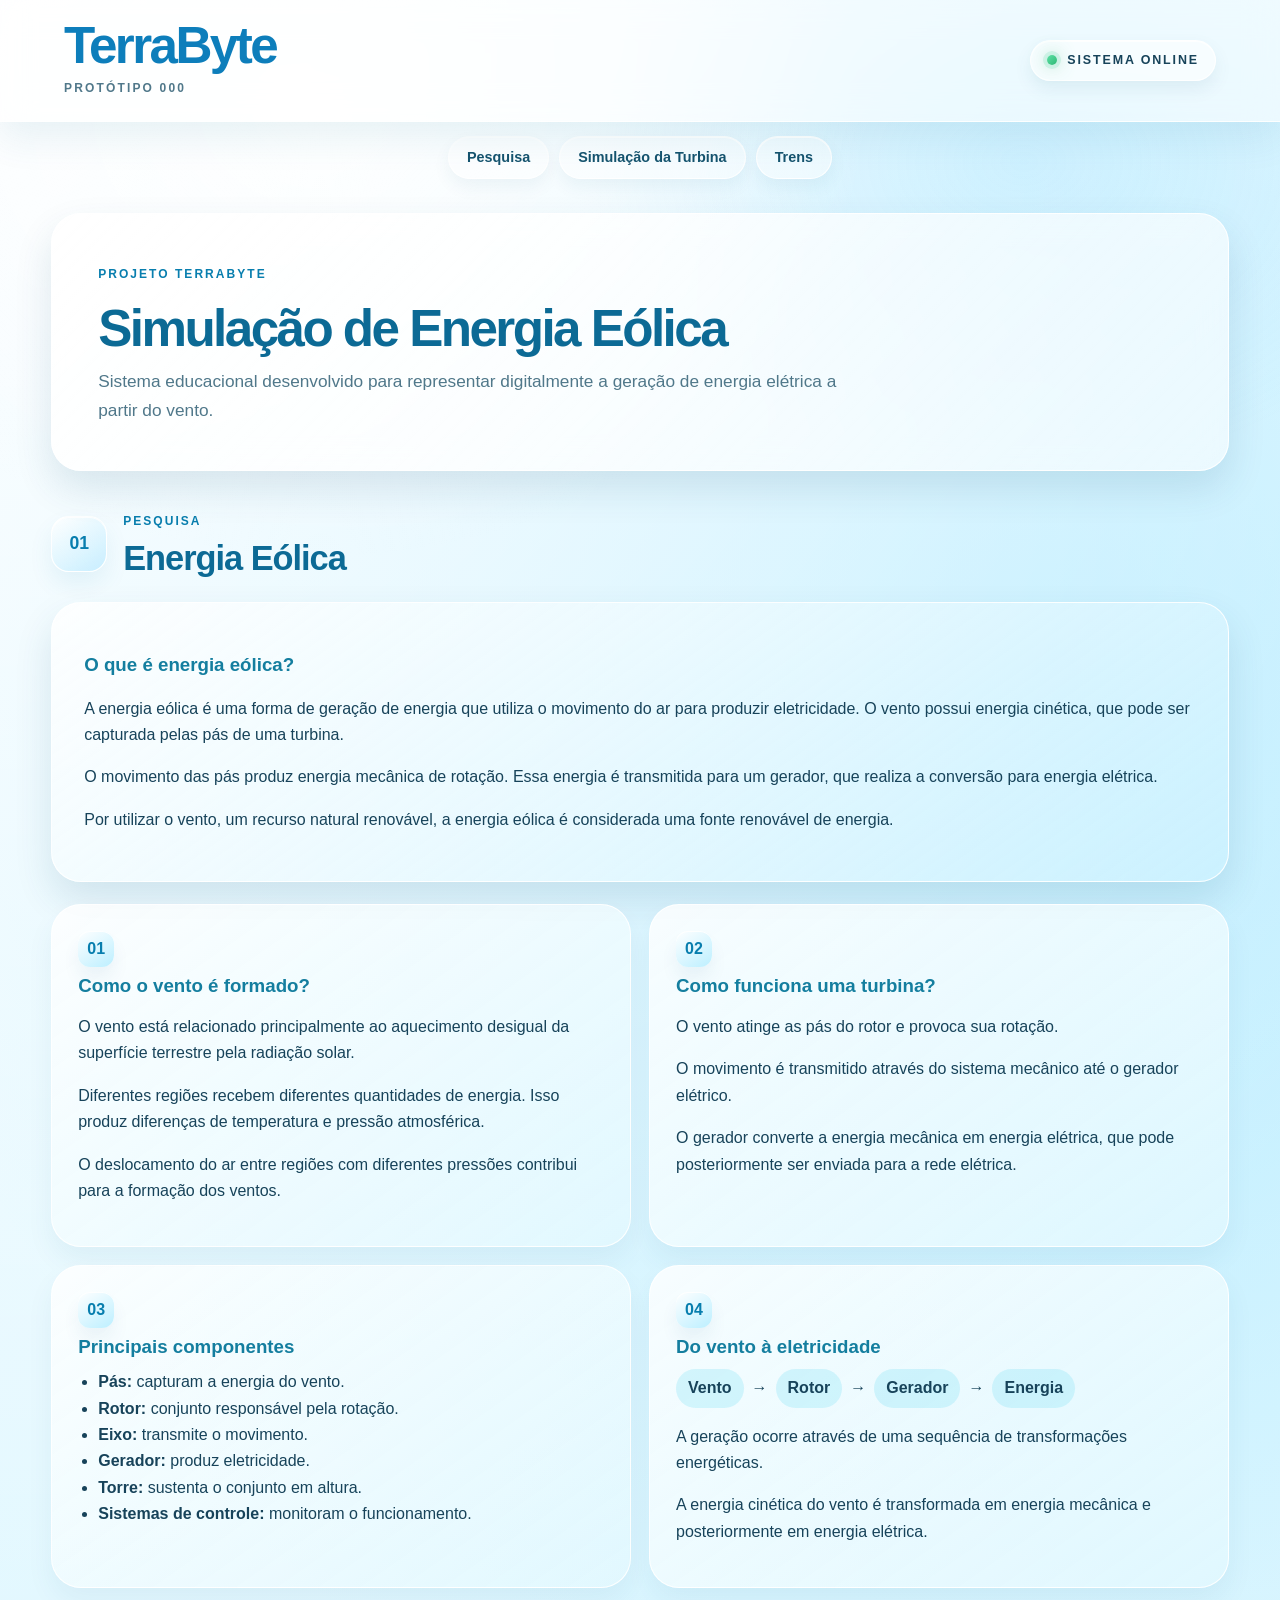
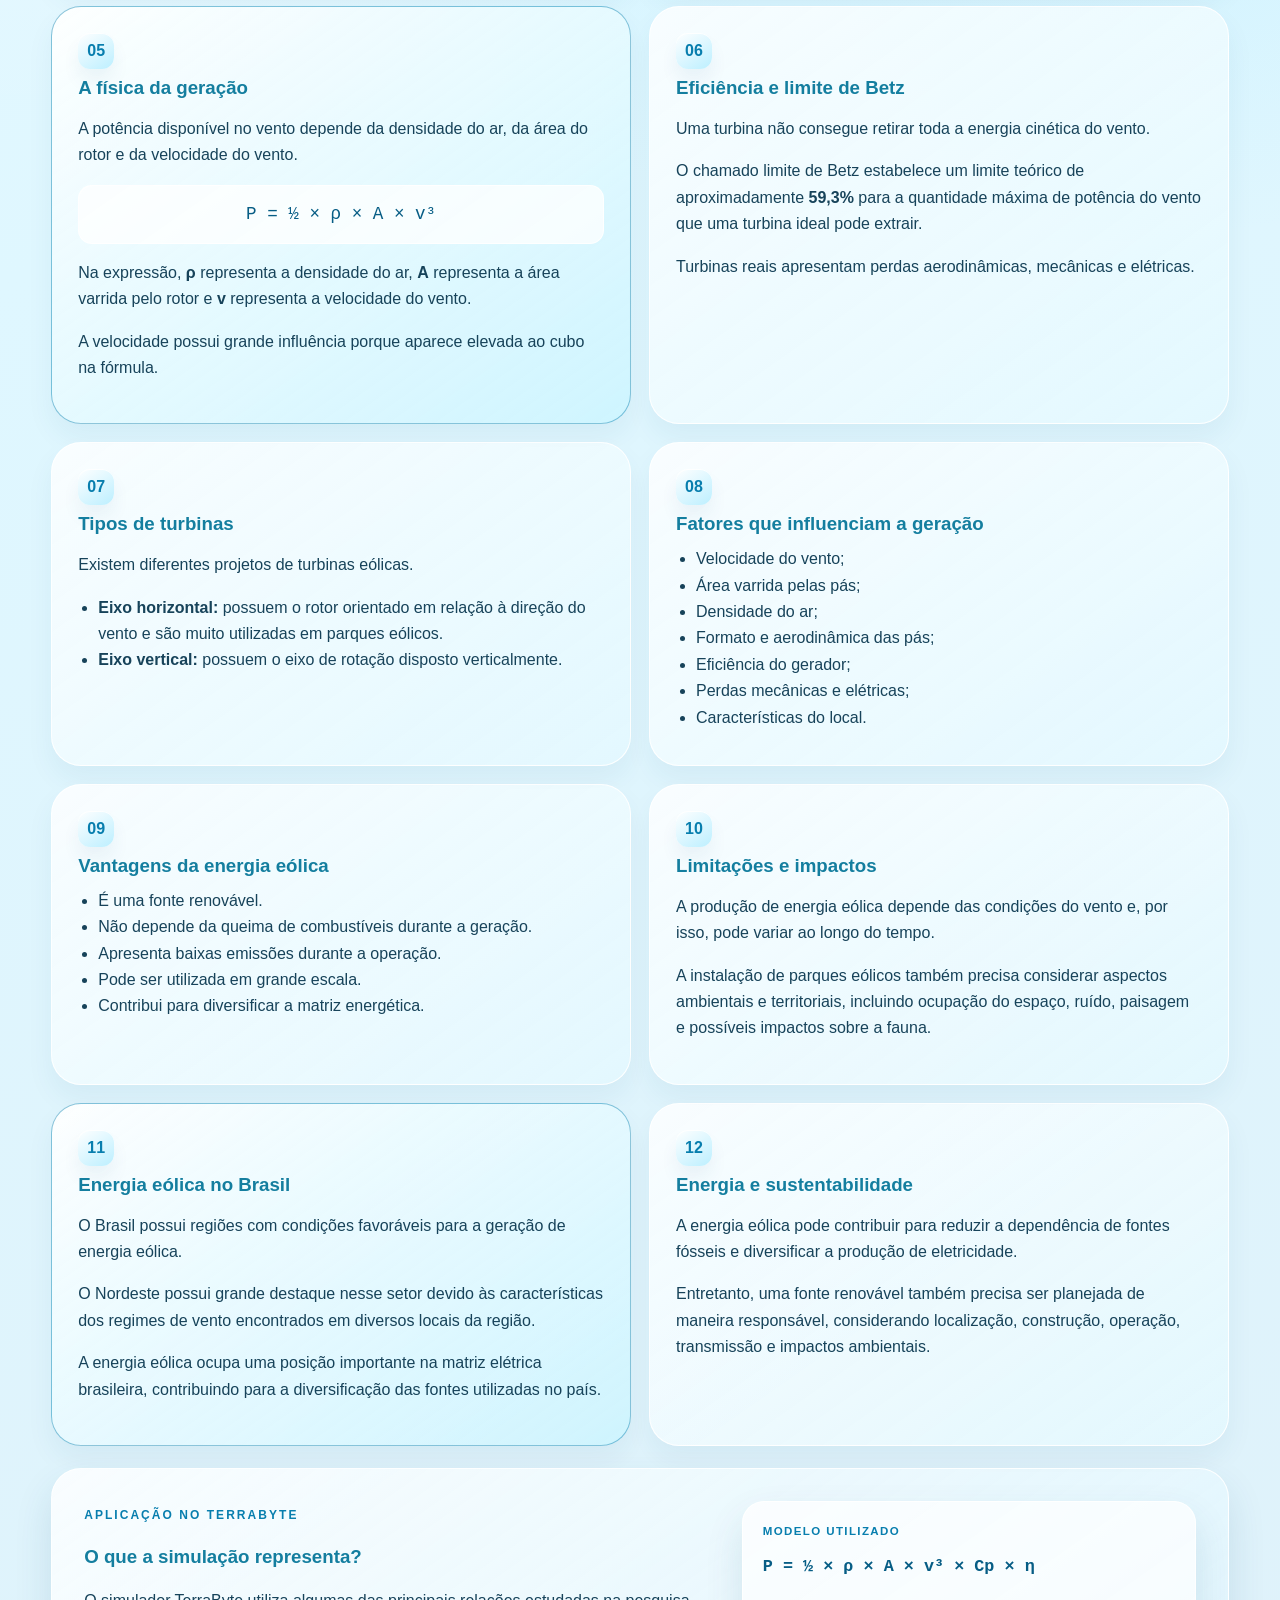
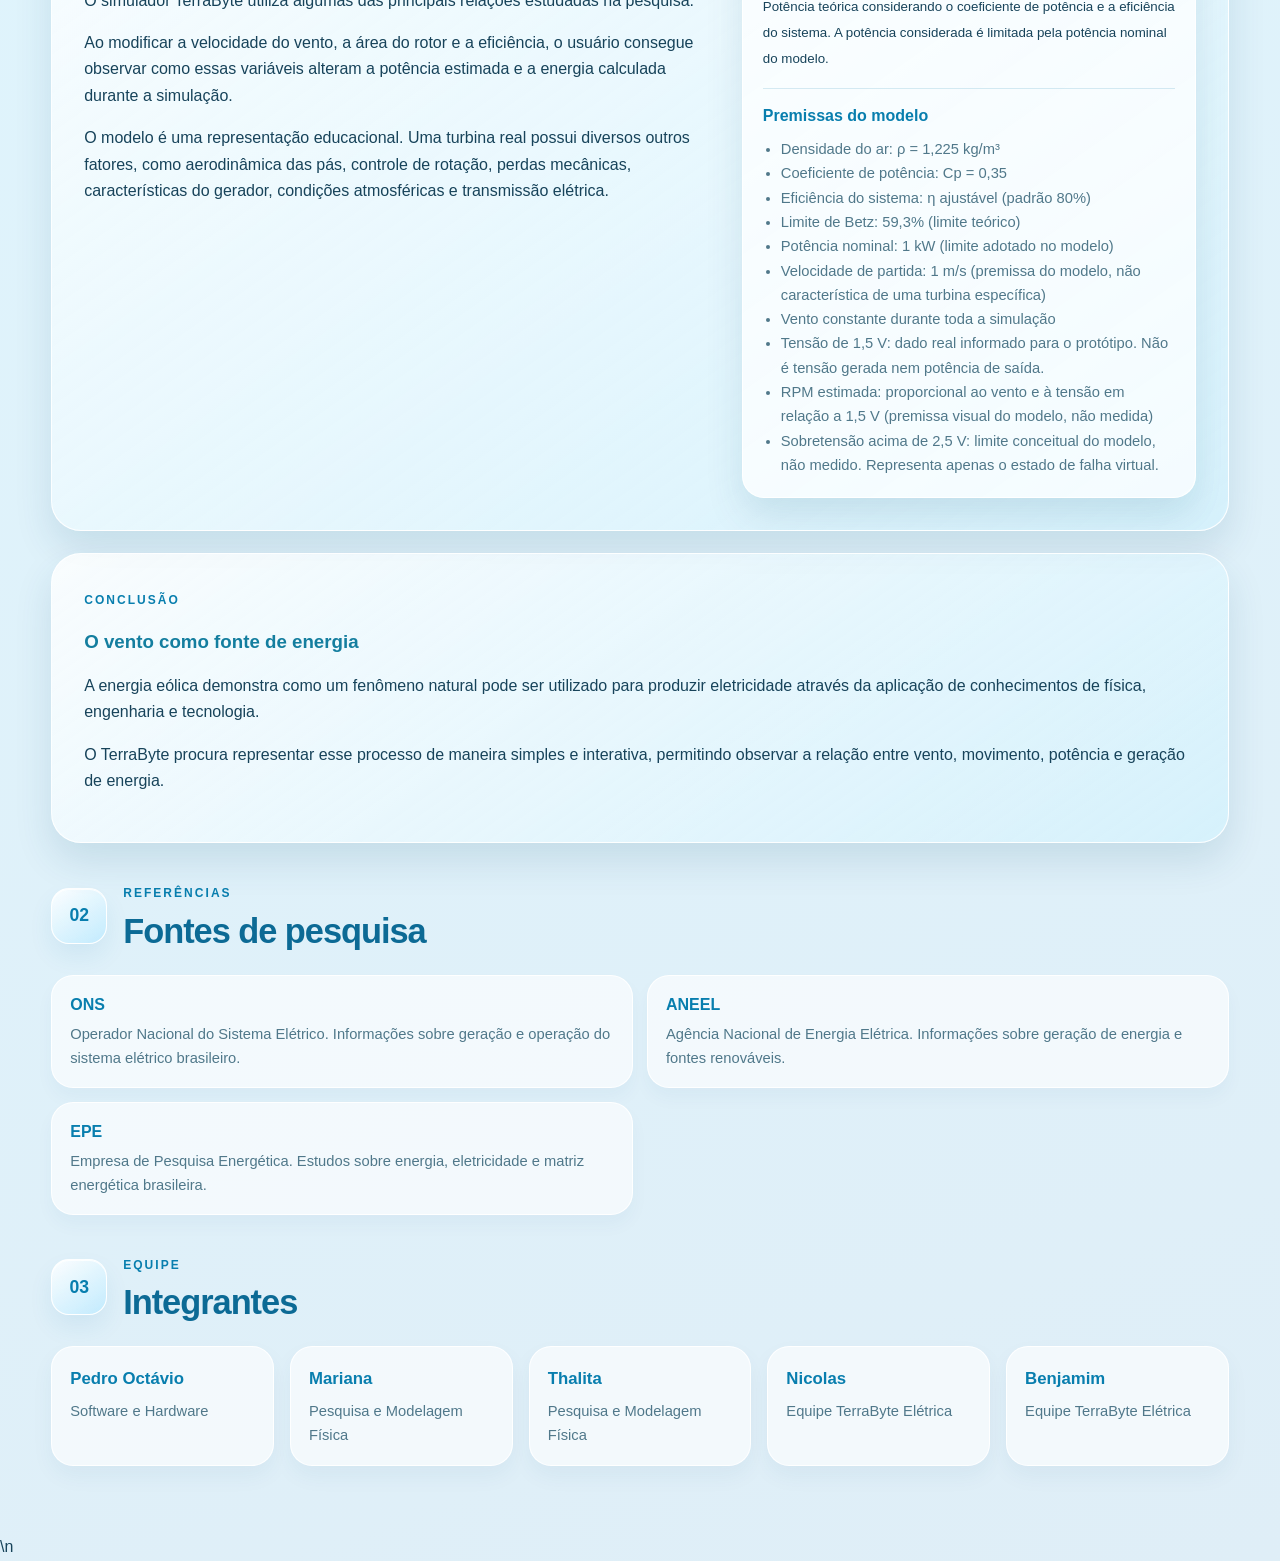
==== commit 5ed02266: "Separar a página de pesquisa, a simulação da turbina e a simulação ferroviária em arquivos distintos" ====
--- a/terrabyte feira de ciencias/index.html
+++ b/terrabyte feira de ciencias/index.html
@@ -30,11 +30,10 @@
     <main>
         <section class="intro">
             <span class="section-tag">PROJETO TERRABYTE</span>
-            <h2>Pesquisa e Energia Eólica</h2>
+            <h2>Simulação de Energia Eólica</h2>
             <p>
                 Sistema educacional desenvolvido para representar digitalmente
-                a geração de energia elétrica a partir do vento, integrando
-                estudo científico, simulação e protótipo experimental.
+                a geração de energia elétrica a partir do vento.
             </p>
         </section>
 
@@ -571,231 +570,170 @@
 
 
 
-
-
-
-
-
-
-
-
-
-
-
-
-
-
-
-
-
-
-
-
-
-
-
-
-
-
-
-
-
-
-
-
-
-
-
-
-
-
-
-
-
-
-
-
-
-
-
-
-
-
-
-
-
-
-
-
-
-
-
-
-
-
-
-
-
-
-
-
-
-
-
-
-
-
-
-
-
-
-
-
-
-
-
-
-
-
-
-
-
-
-
-
-
-
-
-
-
-
-
-
-
-
-
-
-
-
-
-
-
-
-
-
-
-
-
-
-
-
-
-
-
-
-
-
-
-
-
-
-
-
-
-
-
-
-
-
-
-
-
-
-
-
-
-
-
-
-
-
-
-
-
-
-
-
-
-
-
-
-
-
-
-
-
-
-
-
-
-
-
-
-
-
-
-
-
-
-
-
-
-
-
-
-
-
-
-
-
-
-
-
-
-
-
-
-
-
-
-
-
-
-
-
-
-
-
-
-
-
-
-
-
-
-
-
-
-
-
-
-
-
-
-
-
-
-
-
-
-
+\n
+
+
+
+
+
+
+
+
+
+
+
+
+
+
+
+
+
+
+
+
+
+
+
+
+
+
+
+
+
+
+
+
+
+
+
+
+
+
+
+
+
+
+
+
+
+
+
+
+
+
+
+
+
+
+
+
+
+
+
+
+
+
+
+
+
+
+
+
+
+
+
+
+
+
+
+
+
+
+
+
+
+
+
+
+
+
+
+
+
+
+
+
+
+
+
+
+
+
+
+
+
+
+
+
+
+
+
+
+
+
+
+
+
+
+
+
+
+
+
+
+
+
+
+
+
+
+
+
+
+
+
+
+
+
+
+
+
+
+
+
+
+
+
+
+
+
+
+
+
+
+
+
+
+
+
+
+
+
+
+
+
+
+
+
+
+
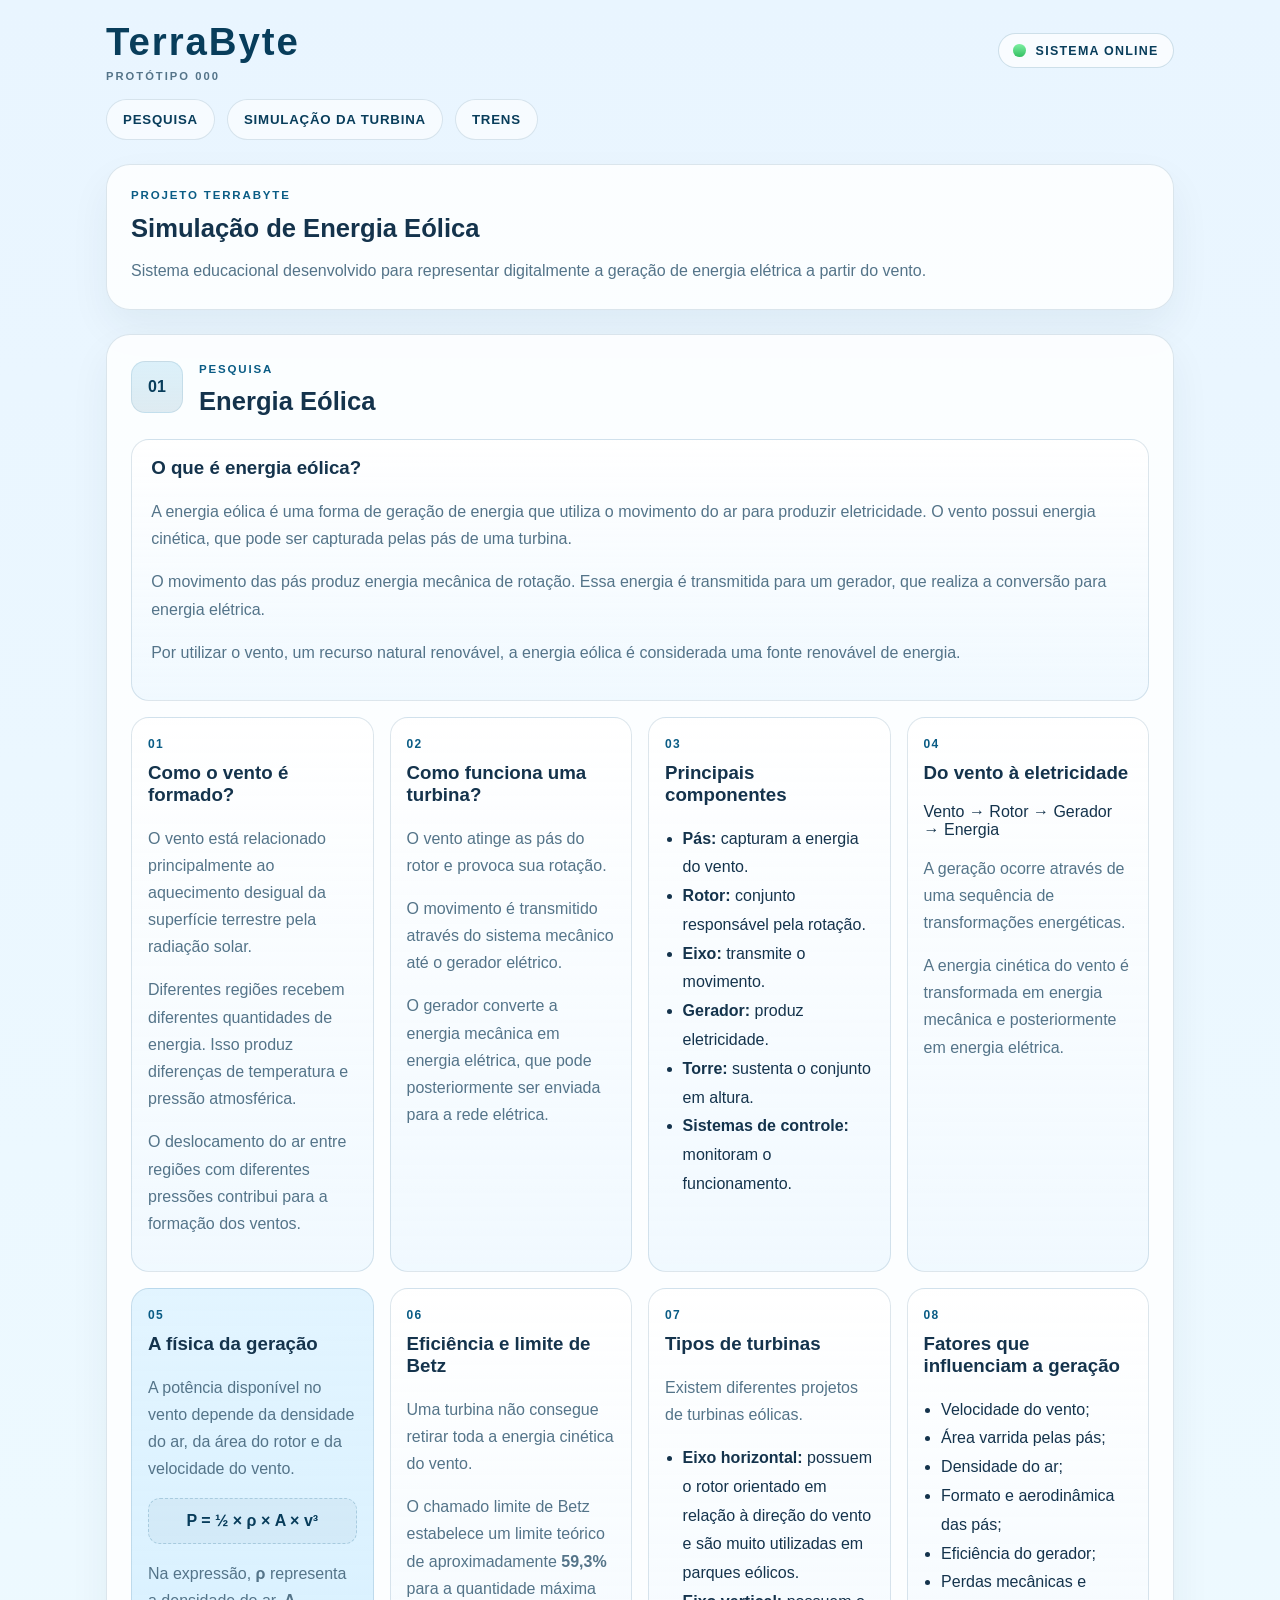
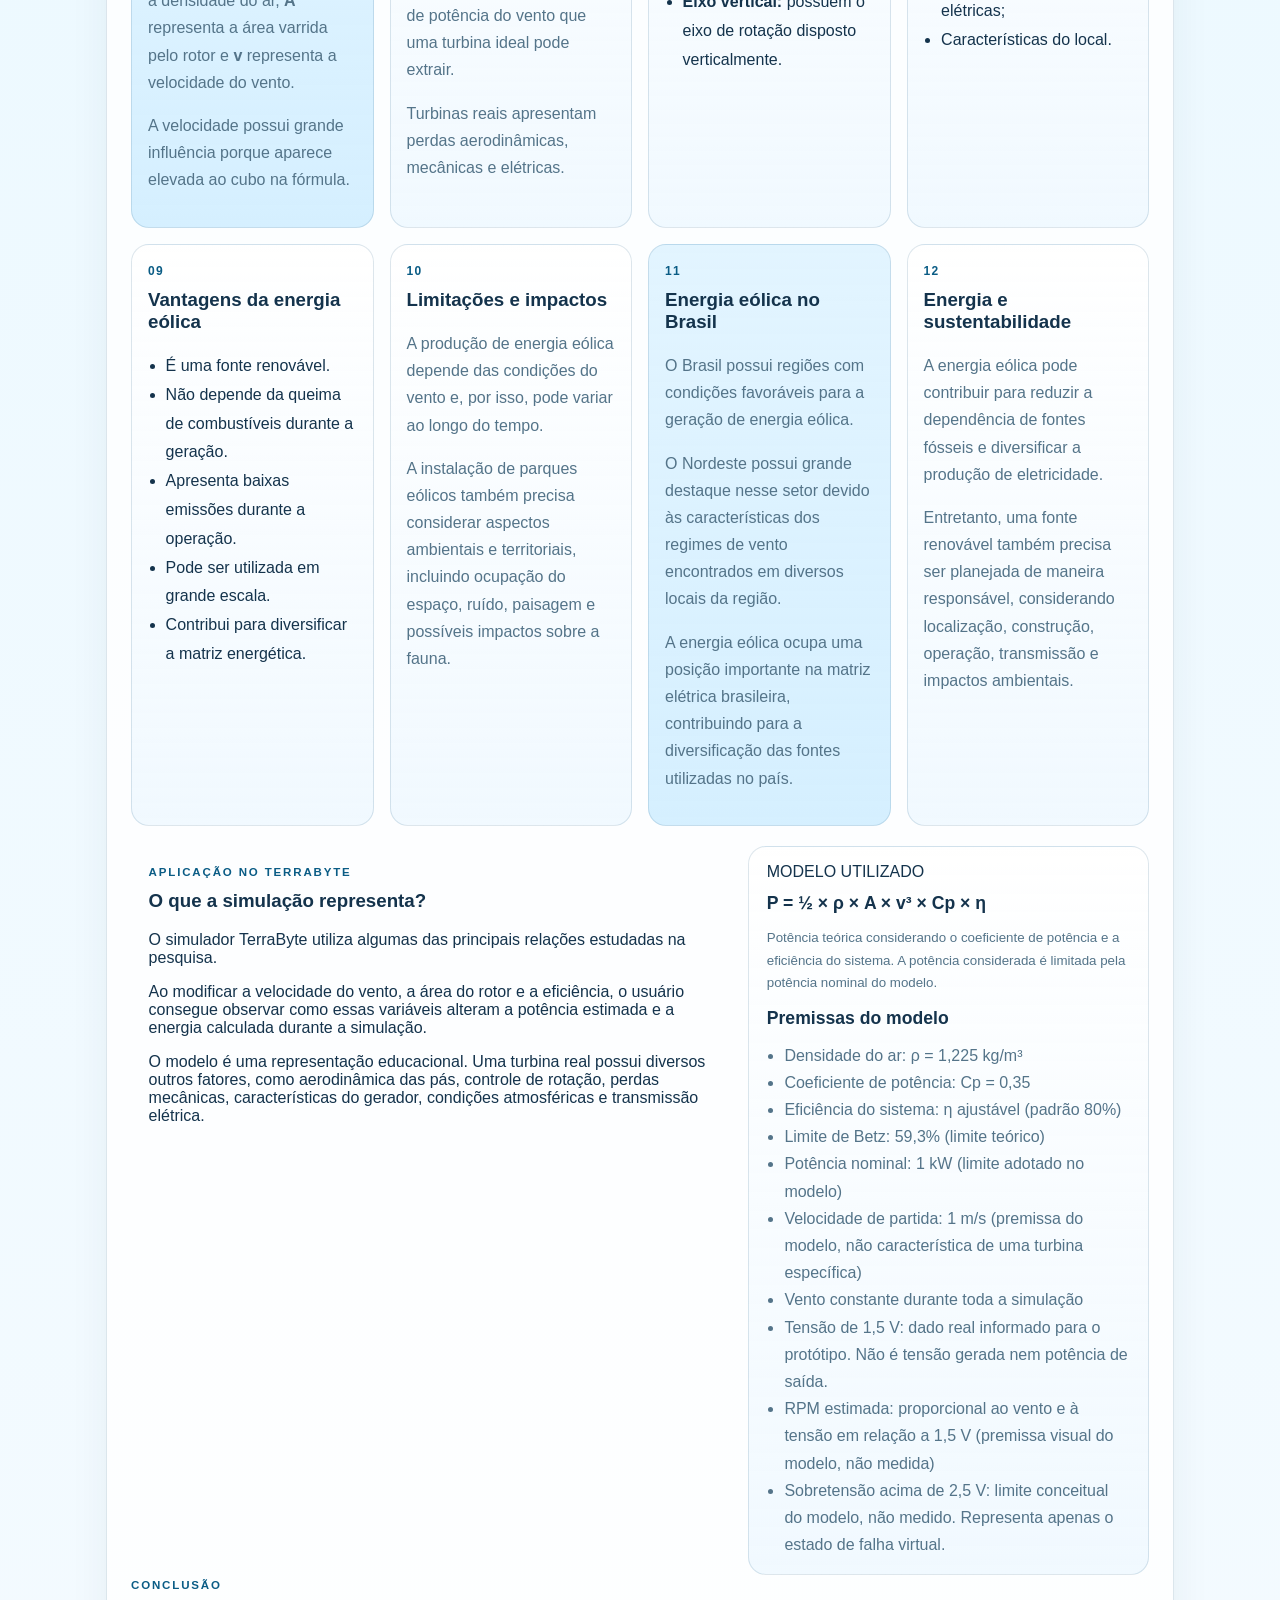
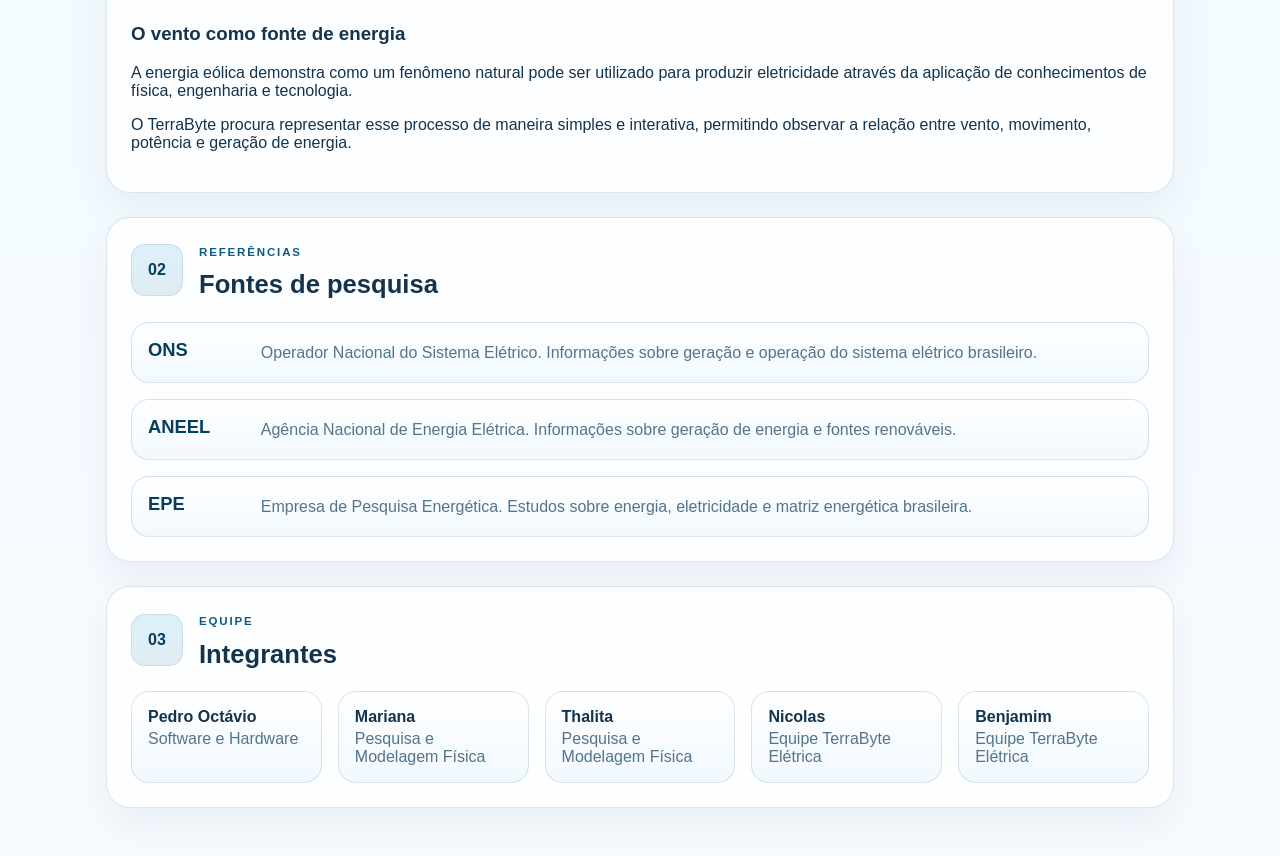
==== commit 8f030f6a: "Atualiza o repositório TerraByte com os arquivos do projeto em sua estrutura atual, preservando o co" ====
--- a/terrabyte feira de ciencias/index.html
+++ b/terrabyte feira de ciencias/index.html
@@ -458,282 +458,3 @@
     </main>
 </body>
 </html>
-
-
-
-
-
-
-
-
-
-
-
-
-
-
-
-
-
-
-
-
-
-
-
-
-
-
-
-
-
-
-
-
-
-
-
-
-
-
-
-
-
-
-
-
-
-
-
-
-
-
-
-
-
-
-
-
-
-
-
-
-
-
-
-
-
-
-
-
-
-
-
-
-
-
-
-
-
-
-
-
-
-
-
-
-
-
-
-
-
-
-
-
-
-
-
-
-
-
-
-
-
-
-
-
-
-
-
-
-
-
-
-
-\n
-
-
-
-
-
-
-
-
-
-
-
-
-
-
-
-
-
-
-
-
-
-
-
-
-
-
-
-
-
-
-
-
-
-
-
-
-
-
-
-
-
-
-
-
-
-
-
-
-
-
-
-
-
-
-
-
-
-
-
-
-
-
-
-
-
-
-
-
-
-
-
-
-
-
-
-
-
-
-
-
-
-
-
-
-
-
-
-
-
-
-
-
-
-
-
-
-
-
-
-
-
-
-
-
-
-
-
-
-
-
-
-
-
-
-
-
-
-
-
-
-
-
-
-
-
-
-
-
-
-
-
-
-
-
-
-
-
-
-
-
-
-
-
-
-
-
-
-
-
-
-
-
-
-
-
-
-
-
-
-
-
-
-
-
-
-
--- a/terrabyte feira de ciencias/style.css
+++ b/terrabyte feira de ciencias/style.css
@@ -1,24 +1,18 @@
 :root {
-  --aero-blue: #39bde8;
-  --aero-blue-deep: #0e7db4;
-  --aero-blue-dark: #0b5d8a;
-  --aero-blue-soft: #dff6ff;
-  --aero-cyan: #7fe8ff;
-  --aero-green: #8ce6bd;
-  --aero-green-deep: #299a68;
-  --aero-white: #ffffff;
-  --aero-ice: #f3fbff;
-  --aero-slate: #173d53;
-  --aero-text: #17435a;
-  --aero-text-light: #50788a;
-  --glass-bg: rgba(255,255,255,0.72);
-  --glass-border: rgba(255,255,255,0.9);
-  --shadow-soft: 0 18px 38px rgba(10, 72, 109, 0.12);
-  --shadow-strong: 0 24px 54px rgba(8, 95, 132, 0.18);
-  --radius-lg: 30px;
-  --radius-md: 22px;
-  --radius-sm: 14px;
-  --transition: 220ms ease;
+  --bg: #e9f5ff;
+  --bg-strong: #d5ecff;
+  --panel: rgba(255, 255, 255, 0.82);
+  --panel-strong: rgba(255, 255, 255, 0.96);
+  --ink: #14334c;
+  --muted: #547489;
+  --line: rgba(20, 83, 123, 0.14);
+  --primary: #0a5c85;
+  --primary-strong: #083d5b;
+  --secondary: #7dc8ea;
+  --warning: #e88d2d;
+  --danger: #d54e44;
+  --success: #48a66d;
+  --shadow: rgba(17, 64, 88, 0.12);
 }
 
 * {
@@ -27,846 +21,703 @@
 
 html {
   scroll-behavior: smooth;
-  scroll-padding-top: 90px;
 }
 
 body {
   margin: 0;
   min-height: 100vh;
-  overflow-x: hidden;
-  font-family: "Segoe UI", "Trebuchet MS", Arial, sans-serif;
-  color: var(--aero-text);
-  line-height: 1.65;
-  background:
-    radial-gradient(circle at top left, rgba(255,255,255,0.9), transparent 35%),
-    radial-gradient(circle at 82% 14%, rgba(126, 220, 255, 0.42), transparent 28%),
-    linear-gradient(160deg, #edfaff 0%, #dff7ff 36%, #dfeef7 100%);
-}
-
-body::before {
-  content: "";
-  position: fixed;
-  inset: 0;
-  z-index: -1;
-  pointer-events: none;
-  background:
-    radial-gradient(ellipse at 25% 12%, rgba(255,255,255,0.86), transparent 40%),
-    radial-gradient(ellipse at 80% 18%, rgba(120, 213, 255, 0.18), transparent 30%);
+  font-family: Arial, Helvetica, sans-serif;
+  color: var(--ink);
+  background: linear-gradient(180deg, var(--bg) 0%, #edf9ff 38%, #f6fbff 100%);
+}
+
+a {
+  color: inherit;
+  text-decoration: none;
 }
 
 img, svg {
   max-width: 100%;
-  height: auto;
-}
-
-button, input, select, textarea {
+  display: block;
+}
+
+button, input {
   font: inherit;
 }
 
-button {
-  cursor: pointer;
-}
-
-a {
-  color: var(--aero-blue-dark);
-  text-decoration: none;
-  transition: color var(--transition), opacity var(--transition), transform var(--transition), box-shadow var(--transition);
-}
-
-a:hover {
-  color: #0b5d8a;
-}
-
-::selection {
-  color: #064b68;
-  background: rgba(105, 226, 242, 0.45);
-}
-
-:focus-visible {
-  outline: 3px solid rgba(11, 127, 180, 0.5);
-  outline-offset: 4px;
-}
-
-@media (prefers-reduced-motion: reduce) {
-  *, *::before, *::after {
-    scroll-behavior: auto !important;
-    animation-duration: 0.01ms !important;
-    animation-iteration-count: 1 !important;
-    transition-duration: 0.01ms !important;
-  }
-}
-
 .header {
-  position: relative;
-  z-index: 10;
-  display: flex;
-  flex-wrap: wrap;
+  max-width: 1100px;
+  margin: 0 auto;
+  padding: 1.25rem 1rem 0;
+  display: flex;
   align-items: center;
   justify-content: space-between;
-  gap: 18px;
-  padding: 20px 5%;
-  color: var(--aero-text);
-  background: rgba(255,255,255,0.55);
-  border-bottom: 1px solid rgba(255,255,255,0.9);
-  box-shadow: 0 16px 36px rgba(8, 108, 149, 0.09);
-  backdrop-filter: blur(16px);
+  gap: 1rem;
+}
+
+.logo-area {
+  display: flex;
+  flex-direction: column;
+  gap: 0.35rem;
 }
 
 .logo-area h1 {
   margin: 0;
-  color: #0d7ebb;
-  font-weight: 900;
-  letter-spacing: -0.05em;
-  line-height: 1;
-  font-size: clamp(2rem, 4vw, 3.2rem);
+  font-size: clamp(2.1rem, 3vw, 3rem);
+  letter-spacing: 0.05em;
+  color: var(--primary-strong);
 }
 
 .logo-area span {
-  display: inline-block;
-  margin-top: 8px;
-  color: var(--aero-text-light);
-  font-size: 0.75rem;
-  font-weight: 800;
+  font-size: 0.7rem;
+  font-weight: 700;
   letter-spacing: 0.18em;
-  text-transform: uppercase;
+  color: var(--muted);
 }
 
 .system-status {
   display: inline-flex;
   align-items: center;
-  gap: 10px;
-  padding: 9px 16px;
-  border: 1px solid rgba(255,255,255,0.9);
+  gap: 0.6rem;
+  padding: 0.6rem 0.9rem;
   border-radius: 999px;
-  background: rgba(255,255,255,0.55);
-  box-shadow: inset 0 1px 0 rgba(255,255,255,0.8), 0 8px 18px rgba(11,85,117,0.08);
-  color: var(--aero-text);
+  border: 1px solid rgba(10, 92, 133, 0.18);
+  background: rgba(255, 255, 255, 0.7);
   font-size: 0.78rem;
-  font-weight: 800;
-  letter-spacing: 0.15em;
-  text-transform: uppercase;
+  font-weight: 700;
+  letter-spacing: 0.1em;
+  text-transform: uppercase;
+  color: var(--primary-strong);
 }
 
 .status-light {
-  width: 10px;
-  height: 10px;
+  display: inline-block;
+  width: 0.8rem;
+  height: 0.8rem;
+  background: linear-gradient(180deg, #7df0a2 0%, #34bf62 100%);
   border-radius: 50%;
-  background: linear-gradient(135deg, #5fe0a5, #2db975);
-  box-shadow: 0 0 0 4px rgba(78, 216, 162, 0.18), 0 0 18px rgba(61, 186, 117, 0.75);
-}
-
-nav {
+  box-shadow: 0 0 0 0 rgba(52, 191, 98, 0.4);
+  animation: pulse 2s infinite;
+}
+
+@keyframes pulse {
+  0% { box-shadow: 0 0 0 0 rgba(52, 191, 98, 0.4); }
+  70% { box-shadow: 0 0 0 10px rgba(52, 191, 98, 0); }
+  100% { box-shadow: 0 0 0 0 rgba(52, 191, 98, 0); }
+}
+
+.site-navigation {
+  max-width: 1100px;
+  margin: 1.1rem auto 0;
+  padding: 0 1rem;
   display: flex;
   flex-wrap: wrap;
+  gap: 0.75rem;
+}
+
+.site-navigation a {
+  padding: 0.75rem 1rem;
+  border: 1px solid var(--line);
+  border-radius: 999px;
+  background: rgba(255, 255, 255, 0.6);
+  font-size: 0.83rem;
+  font-weight: 700;
+  letter-spacing: 0.06em;
+  text-transform: uppercase;
+  color: var(--primary-strong);
+  transition: transform 0.2s ease, box-shadow 0.2s ease;
+}
+
+.site-navigation a:hover,
+.site-navigation a:focus-visible {
+  transform: translateY(-1px);
+  box-shadow: 0 8px 20px rgba(10, 92, 133, 0.12);
+}
+
+main {
+  max-width: 1100px;
+  margin: 0 auto;
+  padding: 1.5rem 1rem 3rem;
+}
+
+.intro,
+.research-section,
+.references-section,
+.team-section,
+.simulation-section,
+.railway-section {
+  background: var(--panel);
+  border: 1px solid var(--line);
+  border-radius: 24px;
+  box-shadow: 0 18px 40px rgba(19, 51, 76, 0.06);
+  padding: 1.5rem;
+}
+
+.intro {
+  padding-top: 1.25rem;
+}
+
+.section-tag {
+  display: inline-block;
+  font-size: 0.72rem;
+  letter-spacing: 0.16em;
+  font-weight: 700;
+  text-transform: uppercase;
+  color: var(--primary);
+  margin-bottom: 0.8rem;
+}
+
+.intro h2,
+.section-title h2 {
+  margin: 0;
+  font-size: clamp(1.6rem, 2vw, 2.3rem);
+  color: var(--ink);
+}
+
+.intro p {
+  margin: 0.9rem 0 0;
+  max-width: 820px;
+  line-height: 1.7;
+  color: var(--muted);
+}
+
+.research-section,
+.references-section,
+.team-section,
+.simulation-section,
+.railway-section {
+  margin-top: 1.5rem;
+}
+
+.section-title {
+  display: flex;
   align-items: center;
-  justify-content: center;
-  gap: 10px;
-  margin: 14px 0 8px;
-}
-
-nav a {
-  display: inline-flex;
-  align-items: center;
-  justify-content: center;
-  padding: 9px 18px;
-  border: 1px solid rgba(255,255,255,0.9);
-  border-radius: 999px;
-  color: #15536e;
-  background: rgba(255,255,255,0.48);
-  box-shadow: inset 0 1px 0 rgba(255,255,255,0.9), 0 8px 18px rgba(8, 92, 127, 0.06);
-  font-size: 0.9rem;
-  font-weight: 700;
-}
-
-nav a:hover {
-  color: #075d85;
-  background: rgba(255,255,255,0.9);
-  transform: translateY(-2px);
-  box-shadow: 0 12px 28px rgba(17,112,152,0.12), inset 0 1px 0 #ffffff;
-}
-
-main {
-  width: min(1180px, 92%);
-  margin: 34px auto 68px;
-}
-
-section {
-  margin: 28px 0;
-}
-
-.intro,
+  gap: 1rem;
+  margin-bottom: 1.4rem;
+}
+
+.section-number {
+  flex-shrink: 0;
+  width: 52px;
+  height: 52px;
+  border-radius: 14px;
+  display: grid;
+  place-items: center;
+  background: linear-gradient(180deg, rgba(125, 200, 234, 0.25), rgba(18, 99, 143, 0.12));
+  border: 1px solid rgba(18, 99, 143, 0.12);
+  font-weight: 700;
+  color: var(--primary-strong);
+}
+
 .research-introduction,
-.research-conclusion,
-.terra-relation,
-.research-card,
 .reference-item,
 .team-card,
+.research-card,
+.model-box,
 .data-card,
-.control-panel,
-.energy-step,
-.model-box,
+.metric-card {
+  background: linear-gradient(180deg, rgba(255, 255, 255, 0.9), rgba(236, 247, 255, 0.75));
+  border: 1px solid var(--line);
+  border-radius: 18px;
+}
+
+.research-introduction {
+  padding: 1.1rem 1.2rem;
+  margin-bottom: 1rem;
+}
+
+.research-introduction h3,
+.research-card h3,
+.model-box strong,
+.terra-relation h3 {
+  margin-top: 0;
+  color: var(--ink);
+}
+
+.research-introduction p,
+.research-card p,
+.reference-item span,
+.model-box small,
+.premises li,
+.text-muted,
+.railway-intro,
+.metric-card small {
+  color: var(--muted);
+  line-height: 1.7;
+}
+
+.research-grid {
+  display: grid;
+  grid-template-columns: repeat(auto-fit, minmax(220px, 1fr));
+  gap: 1rem;
+}
+
 .research-card {
-  position: relative;
-  overflow: hidden;
-}
-
-.intro {
-  padding: clamp(24px, 5vw, 46px);
-  border: 1px solid var(--glass-border);
-  border-radius: var(--radius-lg);
-  background: linear-gradient(135deg, rgba(255,255,255,0.9), rgba(255,255,255,0.56));
-  box-shadow: var(--shadow-soft);
-  backdrop-filter: blur(14px);
-}
-
-.intro h2 {
-  max-width: 850px;
-  margin: 14px 0 10px;
-  color: #0c6a95;
-  font-size: clamp(2rem, 5vw, 3.2rem);
-  line-height: 1.1;
-  letter-spacing: -0.05em;
-}
-
-.intro p {
-  max-width: 760px;
-  margin: 0;
-  color: var(--aero-text-light);
-  font-size: 1.08rem;
-}
-
-.section-tag {
+  padding: 1rem 1rem 1.1rem;
+}
+
+.research-card .research-number {
   display: inline-block;
-  color: #087eae;
+  margin-bottom: 0.7rem;
   font-size: 0.75rem;
-  font-weight: 800;
-  letter-spacing: 0.17em;
-  text-transform: uppercase;
-}
-
-.section-title {
-  display: flex;
-  align-items: center;
-  gap: 16px;
-  margin: 36px 0 22px;
-}
-
-.section-title h2 {
-  margin: 5px 0 0;
-  color: #0c6a95;
-}
-
-.section-number {
-  display: grid;
-  place-items: center;
-  width: 56px;
-  height: 56px;
-  flex: 0 0 56px;
-  border: 1px solid rgba(255,255,255,0.95);
-  border-radius: 18px;
-  color: #087eae;
+  color: var(--primary);
+  letter-spacing: 0.12em;
+  font-weight: 700;
+}
+
+.research-card ul,
+.premises ul {
+  margin: 0.8rem 0 0;
+  padding-left: 1.1rem;
+  line-height: 1.8;
+}
+
+.research-highlight {
+  background: linear-gradient(180deg, rgba(225, 244, 255, 0.96), rgba(204, 236, 255, 0.82));
+}
+
+.formula {
+  margin: 0.9rem 0;
+  padding: 0.8rem 0.9rem;
+  border-radius: 12px;
+  background: rgba(19, 51, 76, 0.04);
+  border: 1px dashed rgba(10, 92, 133, 0.22);
+  font-weight: 700;
+  color: var(--primary-strong);
+  text-align: center;
+}
+
+.terra-relation {
+  display: grid;
+  grid-template-columns: 1.5fr 1fr;
+  gap: 1rem;
+  margin-top: 1.2rem;
+}
+
+.terra-relation > div,
+.model-box {
+  padding: 1rem 1.1rem;
+}
+
+.model-box {
+  display: flex;
+  flex-direction: column;
+  gap: 0.8rem;
+}
+
+.model-box strong {
+  display: block;
   font-size: 1.1rem;
-  font-weight: 900;
-  background: linear-gradient(145deg, rgba(255,255,255,0.9), rgba(181, 232, 255, 0.7));
-  box-shadow: inset 0 1px 0 rgba(255,255,255,0.8), 0 12px 24px rgba(12,118,161,0.08);
-}
-
-h1, h2, h3, h4 {
-  line-height: 1.22;
-}
-
-h1 {
-  color: #087eae;
-  font-size: clamp(2rem, 5vw, 3.3rem);
-  letter-spacing: -0.045em;
-}
-
-h2 {
-  color: #087eae;
-  font-size: clamp(1.5rem, 3vw, 2.15rem);
-  letter-spacing: -0.03em;
-}
-
-h3 {
-  color: #147e9f;
-}
-
-p {
-  overflow-wrap: anywhere;
-}
-
-.subtitle, .subtitulo {
-  max-width: 760px;
-  color: var(--aero-text-light);
-  font-size: 1.08rem;
-}
-
-.simulation-section {
-  margin-top: 38px;
+}
+
+.premises strong {
+  display: block;
+  margin-bottom: 0.4rem;
+}
+
+.references-list {
+  display: grid;
+  gap: 1rem;
+}
+
+.reference-item {
+  display: grid;
+  grid-template-columns: 100px 1fr;
+  gap: 0.8rem;
+  padding: 1rem 1rem;
+}
+
+.reference-item strong {
+  font-size: 1.15rem;
+  color: var(--primary-strong);
+}
+
+.team-grid {
+  display: grid;
+  grid-template-columns: repeat(auto-fit, minmax(170px, 1fr));
+  gap: 1rem;
+}
+
+.team-card {
+  padding: 1rem;
+}
+
+.team-card strong {
+  display: block;
+  margin-bottom: 0.25rem;
+  color: var(--ink);
+}
+
+.team-card span {
+  color: var(--muted);
 }
 
 .simulation {
-  position: relative;
-  display: grid;
-  grid-template-columns: minmax(0,1.1fr) minmax(0,1fr);
-  gap: 22px;
-  align-items: stretch;
-  padding: clamp(20px,4vw,34px);
-  border: 1px solid rgba(255,255,255,0.92);
-  border-radius: var(--radius-lg);
-  background: linear-gradient(145deg, rgba(255,255,255,0.75), rgba(220,246,255,0.62));
-  box-shadow: var(--shadow-soft);
+  display: grid;
+  grid-template-columns: minmax(0, 1.2fr) minmax(260px, 0.8fr);
+  gap: 1.2rem;
+  align-items: start;
 }
 
 .turbine-area {
   position: relative;
-  display: flex;
-  flex-direction: column;
-  align-items: center;
-  justify-content: flex-end;
   min-height: 440px;
-  padding: 0 12px 0;
   overflow: hidden;
-  isolation: isolate;
-  border: 1px solid rgba(255,255,255,0.9);
-  border-radius: var(--radius-md);
-  background:
-    linear-gradient(180deg, rgba(160,231,255,0.5), rgba(172,223,255,0.18) 28%, rgba(154,214,169,0.16) 100%);
-  box-shadow: inset 0 1px 0 rgba(255,255,255,0.9);
-}
-
-.clouds {
+  border-radius: 22px;
+  background: linear-gradient(180deg, #d9f3ff 0%, #e6f8ff 42%, #d8f2cb 42%, #a7dd9a 100%);
+  border: 1px solid var(--line);
+}
+
+.clouds,
+.wind-particles,
+.grass-field,
+.simulation-label {
   position: absolute;
   inset: 0;
-  z-index: 0;
-  pointer-events: none;
 }
 
 .cloud {
   position: absolute;
-  height: 34px;
-  border-radius: 40px;
-  background: rgba(255,255,255,0.8);
-  box-shadow: 0 0 16px rgba(255,255,255,0.6);
+  width: 120px;
+  height: 36px;
+  background: rgba(255, 255, 255, 0.72);
+  border-radius: 999px;
+  filter: blur(1px);
 }
 
 .cloud::before,
 .cloud::after {
   content: "";
   position: absolute;
-  background: inherit;
+  background: rgba(255, 255, 255, 0.72);
   border-radius: 50%;
 }
 
 .cloud::before {
-  width: 50%;
-  height: 150%;
-  left: 18%;
-  top: -70%;
+  width: 40px;
+  height: 40px;
+  left: 22px;
+  top: -12px;
 }
 
 .cloud::after {
-  width: 38%;
-  height: 130%;
-  left: 55%;
-  top: -55%;
-}
-
-.cloud-1 {
-  width: 120px;
-  top: 12%;
-  left: -140px;
-  animation: cloud-drift 70s linear infinite;
-}
-
-.cloud-2 {
-  width: 90px;
-  top: 56%;
-  left: -120px;
-  opacity: 0.7;
-  animation: cloud-drift 95s linear infinite -40s;
-}
-
-@keyframes cloud-drift {
-  from { transform: translateX(0); }
-  to { transform: translateX(640px); }
-}
-
-.wind-particles {
-  position: absolute;
-  inset: 0;
-  z-index: 1;
-  pointer-events: none;
-}
+  width: 52px;
+  height: 52px;
+  right: 18px;
+  top: -18px;
+}
+
+.cloud-1 { left: 12%; top: 14%; }
+.cloud-2 { right: 10%; top: 21%; transform: scale(0.9); }
 
 .wind-particles span {
   position: absolute;
-  left: -30px;
+  left: 8%;
   top: var(--y);
-  width: 28px;
-  height: 3px;
-  border-radius: 3px;
-  background: linear-gradient(90deg, transparent, rgba(255,255,255,0.95));
-  opacity: 0;
-  animation: particle-flow 3s linear infinite;
+  width: 70px;
+  height: 2px;
+  border-radius: 999px;
+  background: linear-gradient(90deg, rgba(255,255,255,0), rgba(255,255,255,0.7), rgba(255,255,255,0));
+  animation: drift var(--t) linear infinite;
   animation-delay: var(--d);
 }
 
-.turbine-area.is-running .wind-particles span {
-  animation-play-state: running;
-}
-
-.turbine-area.is-fault .wind-particles {
-  display: none;
-}
-
-@keyframes particle-flow {
-  0% { transform: translateX(0); opacity: 0; }
-  10% { opacity: 0.9; }
-  90% { opacity: 0.6; }
-  100% { transform: translateX(640px); opacity: 0; }
+@keyframes drift {
+  0% { transform: translateX(0) translateY(0); opacity: 0; }
+  18% { opacity: 1; }
+  100% { transform: translateX(260px) translateY(-8px); opacity: 0; }
 }
 
 .fault-banner {
   position: absolute;
-  top: 14px;
+  top: 15px;
   left: 50%;
   transform: translateX(-50%);
-  z-index: 4;
-  padding: 8px 16px;
-  border: 1px solid rgba(255,255,255,0.95);
+  padding: 0.5rem 0.8rem;
+  background: rgba(213, 78, 68, 0.9);
+  color: white;
   border-radius: 999px;
-  color: #8a4b00;
-  background: rgba(255, 207, 118, 0.86);
-  box-shadow: 0 12px 24px rgba(180, 108, 0, 0.16);
-  font-size: 0.72rem;
-  font-weight: 800;
-  letter-spacing: 0.13em;
-  text-transform: uppercase;
+  font-size: 0.7rem;
+  letter-spacing: 0.12em;
+  font-weight: 700;
+  text-transform: uppercase;
+  z-index: 3;
 }
 
 #turbine {
-  position: relative;
-  z-index: 2;
-  width: 260px;
-  height: 650px;
-  max-width: 100%;
-  margin: 10px auto 0;
-  border: none;
-  border-radius: 0;
-  background: none;
-  box-shadow: none;
-  aspect-ratio: auto;
-  display: block;
-  transform: translateY(4px);
-}
-
-#turbine::before,
-#turbine::after {
-  content: none;
-  display: none;
-}
-
-#turbine .tb-tower {
-  position: absolute;
-  left: 117px;
-  top: 90px;
-  width: 26px;
-  height: 555px;
-  background: linear-gradient(90deg, #d3dfe7 0%, #ffffff 35%, #fbfdfe 65%, #d3dfe7 100%);
-  box-shadow: 4px 8px 14px rgba(19, 40, 58, 0.08), inset 0 0 8px rgba(20,67,92,0.08);
-}
-
-#turbine .tb-nacelle {
-  position: absolute;
-  left: 85px;
-  top: 65px;
+  position: absolute;
+  left: 50%;
+  bottom: 54px;
+  width: 180px;
+  height: 270px;
+  transform: translateX(-50%);
+}
+
+.tb-tower {
+  position: absolute;
+  left: 50%;
+  bottom: 0;
+  width: 16px;
+  height: 150px;
+  transform: translateX(-50%);
+  border-radius: 10px 10px 4px 4px;
+  background: linear-gradient(180deg, #dfe8ee 0%, #b7c8d3 30%, #93a5af 100%);
+  box-shadow: inset -2px 0 0 rgba(255,255,255,0.5), inset 2px 0 0 rgba(0,0,0,0.08);
+}
+
+.tb-nacelle {
+  position: absolute;
+  left: 50%;
+  bottom: 120px;
+  width: 80px;
+  height: 34px;
+  transform: translateX(-50%);
+  border-radius: 10px;
+  background: linear-gradient(180deg, #e9eef4 0%, #a6b6c4 100%);
+  box-shadow: 0 10px 18px rgba(41, 76, 94, 0.18);
+}
+
+.tb-hub-wrap {
+  position: absolute;
+  left: 50%;
+  bottom: 138px;
   width: 90px;
-  height: 50px;
-  border-radius: 25px;
-  background: linear-gradient(180deg, #ffffff 0%, #f2f7fa 55%, #cfdde6 100%);
-  border: 1px solid rgba(25, 80, 110, 0.08);
-  box-shadow: 0 10px 20px rgba(18, 59, 81, 0.08);
-}
-
-#turbine .tb-hub-wrap {
-  position: absolute;
-  left: 130px;
-  top: 90px;
-  width: 0;
-  height: 0;
-  transform-style: preserve-3d;
-  transform: translateZ(30px);
-}
-
-#turbine .turbine-rotor {
-  position: absolute;
-  left: 0;
-  top: 0;
-  width: 0;
-  height: 0;
-  filter: none;
-  transform-style: preserve-3d;
-  transform-origin: 0 0;
-  will-change: transform;
+  height: 90px;
+  transform: translateX(-50%);
+}
+
+.turbine-rotor {
+  position: absolute;
+  inset: 0;
+  border-radius: 50%;
 }
 
 #turbine .tb-blade {
   position: absolute;
-  left: -25px;
-  bottom: 0;
-  width: 50px;
-  height: 76px;
+  left: 50%;
+  top: 50%;
+  width: 32px;
+  height: 90px;
   transform-origin: 50% 100%;
-  transform: rotate(var(--a));
-  background: linear-gradient(180deg, #8fdcf5 0%, #2aaee0 55%, #178abc 100%);
-  border-radius: 0 0 16px 16px;
-  box-shadow: inset 2px 0 0 rgba(255,255,255,0.5), inset -2px 0 0 rgba(15,90,126,0.18);
-  clip-path: polygon(50% 0%, 100% 100%, 0% 100%);
+  transform: translate(-50%, -100%) rotate(var(--a));
+  background: linear-gradient(180deg, rgba(255,255,255,0.96) 0%, rgba(152,224,255,0.96) 18%, rgba(46,179,235,0.96) 48%, rgba(20,119,180,0.98) 100%);
+  border: 1px solid rgba(9,80,110,0.18);
+  border-bottom: none;
+  border-radius: 48% 52% 54% 46% / 18% 18% 82% 82%;
+  clip-path: polygon(50% 0%, 82% 10%, 100% 100%, 50% 84%, 0% 100%, 18% 10%);
 }
 
 #turbine .tb-spinner {
   position: absolute;
-  left: -20px;
-  top: -20px;
-  width: 40px;
-  height: 40px;
+  left: 50%;
+  top: 50%;
+  width: 18px;
+  height: 18px;
   border-radius: 50%;
-  background: radial-gradient(circle at 40% 35%, #5fd0f5, #1a9fd6 60%, #0f7fb3);
-  box-shadow: 0 2px 5px rgba(10, 88, 128, 0.22), 0 0 14px rgba(31,102,159,0.4);
-}
-
-#turbine .tb-spinner::after {
-  content: "";
-  position: absolute;
-  left: 16px;
-  top: 16px;
-  width: 8px;
-  height: 8px;
-  border-radius: 50%;
-  background: #dfeaf0;
+  background: radial-gradient(circle, #f9ffff 0%, #dfeef6 30%, #70bde0 100%);
+  transform: translate(-50%, -50%);
+  box-shadow: 0 0 0 2px rgba(20, 112, 158, 0.28);
 }
 
 #turbine.is-spinning .turbine-rotor {
-  animation: rotor-spin var(--spin-duration, 0.75s) linear infinite;
-}
-
-@keyframes rotor-spin {
+  animation: spin var(--spin-duration, 2s) linear infinite;
+}
+
+@keyframes spin {
   from { transform: rotate(0deg); }
   to { transform: rotate(360deg); }
 }
 
 .grass-field {
-  position: relative;
-  z-index: 3;
-  width: calc(100% + 24px);
-  margin: -30px -12px 0;
-  height: 70px;
-  pointer-events: none;
-  border-radius: 50% 50% 0 0 / 46px 46px 0 0;
-  background: radial-gradient(ellipse at center, rgba(47, 161, 102, 0.95), rgba(40, 126, 82, 0.9) 46%, rgba(20, 92, 56, 0.88) 100%);
-  box-shadow: inset 0 8px 20px rgba(255,255,255,0.14);
+  position: absolute;
+  left: 0;
+  right: 0;
+  bottom: 0;
+  height: 64px;
+  background: linear-gradient(180deg, rgba(111, 188, 94, 0.3), rgba(64, 143, 67, 0.92));
+  border-top: 3px solid rgba(78, 138, 76, 0.7);
 }
 
 .simulation-label {
-  position: relative;
-  z-index: 4;
-  align-self: stretch;
-  padding: 10px 0 12px;
-  margin: 0 -12px;
-  background: linear-gradient(180deg, #4fb57c, #3b9d6a);
-  color: #ffffff;
-  text-align: center;
-  letter-spacing: 0.13em;
-  text-transform: uppercase;
-  font-size: 0.7rem;
-  font-weight: 800;
+  inset: auto 0 14px 0;
+  display: grid;
+  place-items: center;
+  font-weight: 700;
+  letter-spacing: 0.12em;
+  text-transform: uppercase;
+  font-size: 0.72rem;
+  color: rgba(23, 72, 103, 0.8);
 }
 
 .control-panel {
-  padding: clamp(18px, 3vw, 30px);
-  border: 1px solid var(--glass-border);
-  border-radius: var(--radius-lg);
-  background: rgba(255,255,255,0.6);
-  box-shadow: var(--shadow-soft);
-}
-
-.control-panel > h2 {
-  margin-top: 0;
-  font-size: 1.32rem;
-  color: #0c6a95;
-}
-
-.control-panel .control-group {
-  display: block;
-  margin: 16px 0;
-}
-
-.control-panel .control-group label {
-  display: block;
-  margin-bottom: 6px;
-  font-weight: 700;
-}
-
-.control-panel .control-group p {
-  margin: 8px 0 0;
-}
-
-.control-panel.is-locked .control-group {
-  opacity: 0.6;
-}
-
-.control-panel input:disabled {
-  cursor: not-allowed;
-  opacity: 0.5;
-}
-
-.lock-notice {
-  margin: 0 0 12px;
-  padding: 8px 12px;
-  border-radius: var(--radius-sm);
-  color: #7a4a0b;
-  background: rgba(255, 226, 160, 0.7);
-  font-size: 0.9rem;
+  background: rgba(255,255,255,0.78);
+  border: 1px solid var(--line);
+  border-radius: 20px;
+  padding: 1.1rem;
+}
+
+.control-panel h2 {
+  margin: 0 0 0.8rem;
+  font-size: 1.5rem;
+  color: var(--ink);
 }
 
 .legend {
   display: flex;
   flex-wrap: wrap;
-  gap: 8px;
-  margin: 0 0 14px;
+  gap: 0.5rem;
+  margin-bottom: 1rem;
 }
 
 .tag {
   display: inline-block;
-  padding: 3px 10px;
+  padding: 0.25rem 0.5rem;
   border-radius: 999px;
-  font-size: 0.68rem;
-  font-weight: 800;
+  font-size: 0.65rem;
+  font-weight: 700;
   letter-spacing: 0.08em;
-  border: 1px solid rgba(255,255,255,0.95);
-  box-shadow: inset 0 1px 0 rgba(255,255,255,0.9);
-  text-transform: uppercase;
+  text-transform: uppercase;
+  border: 1px solid transparent;
 }
 
 .tag-real {
-  color: #17703f;
-  background: rgba(140,230,189,0.56);
+  background: rgba(72, 166, 109, 0.12);
+  color: #1d7049;
+  border-color: rgba(72, 166, 109, 0.18);
 }
 
 .tag-sim {
-  color: #0b5f8c;
-  background: rgba(115,220,250,0.42);
-}
-
-input[type="range"] {
-  -webkit-appearance: none;
-  appearance: none;
+  background: rgba(125, 200, 234, 0.18);
+  color: var(--primary-strong);
+  border-color: rgba(10, 92, 133, 0.12);
+}
+
+.control-group {
+  margin-bottom: 1rem;
+}
+
+.control-group label {
+  display: block;
+  margin-bottom: 0.45rem;
+  font-weight: 700;
+  color: var(--ink);
+}
+
+.control-group input[type="range"] {
   width: 100%;
-  height: 22px;
-  padding: 0;
-  border: none;
-  background: transparent;
+  accent-color: var(--primary);
+}
+
+.control-group p {
+  margin: 0.55rem 0 0;
+  display: flex;
+  align-items: center;
+  gap: 0.55rem;
+  flex-wrap: wrap;
+  color: var(--ink);
+}
+
+.control-group strong {
+  font-size: 1.1rem;
+}
+
+.lock-notice {
+  margin: 0 0 1rem;
+  color: var(--danger);
+  font-weight: 700;
+}
+
+.simulation-controls {
+  display: flex;
+  flex-wrap: wrap;
+  gap: 0.75rem;
+  margin-top: 1rem;
+}
+
+button {
+  border: 0;
+  border-radius: 12px;
+  padding: 0.8rem 1rem;
+  background: linear-gradient(180deg, #0d6d9b 0%, #0a4d72 100%);
+  color: white;
+  font-weight: 700;
+  cursor: pointer;
+  transition: transform 0.2s ease, box-shadow 0.2s ease;
+}
+
+button:hover,
+button:focus-visible {
+  transform: translateY(-1px);
+  box-shadow: 0 10px 18px rgba(10, 92, 133, 0.18);
+}
+
+button.btn-secondary {
+  background: linear-gradient(180deg, #ebf5ff 0%, #dfeef8 100%);
+  color: var(--primary-strong);
+  border: 1px solid rgba(10, 92, 133, 0.14);
+}
+
+button:disabled {
+  opacity: 0.6;
+  cursor: not-allowed;
+  transform: none;
   box-shadow: none;
-  accent-color: #0ba5d5;
-  cursor: pointer;
-}
-
-input[type="range"]::-webkit-slider-runnable-track {
-  height: 6px;
-  border-radius: 6px;
-  background: rgba(84,178,207,0.35);
-}
-
-input[type="range"]::-moz-range-track {
-  height: 6px;
-  border-radius: 6px;
-  background: rgba(84,178,207,0.35);
-}
-
-input[type="range"]::-webkit-slider-thumb {
-  -webkit-appearance: none;
-  width: 20px;
-  height: 20px;
-  margin-top: -7px;
-  border-radius: 50%;
-  background: linear-gradient(180deg, #ffffff, #dfeefb);
-  border: 2px solid #0ba5d5;
-  box-shadow: 0 4px 10px rgba(11, 77, 111, 0.12);
-}
-
-input[type="range"]::-moz-range-thumb {
-  width: 16px;
-  height: 16px;
-  border: 2px solid #0ba5d5;
-  border-radius: 50%;
-  background: linear-gradient(180deg, #ffffff, #dfeefb);
-}
-
-input[type="range"]:disabled::-webkit-slider-thumb,
-input[type="range"]:disabled::-moz-range-thumb {
-  border-color: #9bb8c4;
-}
-
-button,
-.btn,
-.button,
-input[type="button"],
-input[type="submit"] {
-  display: inline-flex;
+}
+
+.data-panel {
+  display: grid;
+  grid-template-columns: repeat(auto-fit, minmax(160px, 1fr));
+  gap: 0.9rem;
+  margin-top: 1.2rem;
+}
+
+.data-card {
+  padding: 0.9rem 0.85rem;
+}
+
+.data-card span {
+  display: block;
+  font-size: 0.7rem;
+  letter-spacing: 0.12em;
+  text-transform: uppercase;
+  color: var(--muted);
+}
+
+.data-card strong {
+  display: block;
+  margin-top: 0.35rem;
+  font-size: 1.2rem;
+  color: var(--ink);
+}
+
+.tag-line {
+  display: inline-block;
+  margin-top: 0.45rem;
+  font-size: 0.7rem;
+  letter-spacing: 0.08em;
+  text-transform: uppercase;
+  color: var(--primary);
+}
+
+.energy-flow {
+  display: flex;
   align-items: center;
   justify-content: center;
-  gap: 8px;
-  padding: 11px 21px;
-  border: 1px solid rgba(255,255,255,0.95);
-  border-radius: 14px;
-  color: #ffffff;
-  font-weight: 800;
-  letter-spacing: 0.02em;
-  background: linear-gradient(180deg, #34b6e7, #0d7eb3);
-  box-shadow: 0 12px 22px rgba(12,132,183,0.18), inset 0 1px 0 rgba(255,255,255,0.45);
-  transition: transform var(--transition), box-shadow var(--transition), filter var(--transition), opacity var(--transition), color var(--transition);
-}
-
-button:hover,
-.btn:hover,
-.button:hover,
-input[type="button"]:hover,
-input[type="submit"]:hover {
-  color: #ffffff;
-  filter: brightness(1.04);
-  transform: translateY(-2px);
-  box-shadow: 0 14px 24px rgba(12,132,183,0.2), inset 0 1px 0 rgba(255,255,255,0.62);
-}
-
-button:active,
-.btn:active,
-.button:active,
-input[type="button"]:active,
-input[type="submit"]:active {
-  transform: translateY(1px);
-  box-shadow: 0 7px 12px rgba(12,132,183,0.18), inset 0 2px 5px rgba(0,83,134,0.18);
-}
-
-button:disabled {
-  cursor: not-allowed;
-  opacity: 0.55;
-  transform: none;
-}
-
-.btn-secondary,
-.button-secondary {
-  color: #17647e;
-  background: linear-gradient(180deg, #ffffff, #dff8ff);
-  box-shadow: 0 8px 16px rgba(12,132,183,0.1), inset 0 1px 0 rgba(255,255,255,1);
-}
-
-.btn-secondary:hover,
-.button-secondary:hover {
-  color: #075d85;
-  background: #ffffff;
-}
-
-input, select, textarea {
-  width: 100%;
-  padding: 12px 15px;
-  color: var(--aero-text);
-  background: rgba(255,255,255,0.76);
-  border: 1px solid rgba(84,178,207,0.35);
-  border-radius: var(--radius-sm);
-  box-shadow: inset 0 1px 3px rgba(20,118,157,0.04);
-  transition: border-color var(--transition), box-shadow var(--transition), background var(--transition);
-}
-
-input:focus, select:focus, textarea:focus {
-  border-color: #36b9e6;
-  outline: none;
-  box-shadow: 0 0 0 4px rgba(54,185,230,0.15), inset 0 1px 3px rgba(20,118,157,0.04);
-}
-
-.simulation-controls {
-  display: flex;
+  gap: 0.8rem;
   flex-wrap: wrap;
-  align-items: center;
-  gap: 12px;
-  margin: 20px 0;
-}
-
-.data-panel {
-  display: grid;
-  grid-template-columns: repeat(4, minmax(0, 1fr));
-  gap: 14px;
-  margin: 26px 0;
-}
-
-.data-card {
-  display: flex;
-  flex-direction: column;
-  gap: 4px;
-  min-width: 0;
-  padding: 16px 18px;
-  border: 1px solid rgba(255,255,255,0.9);
-  border-radius: var(--radius-md);
-  background: rgba(255,255,255,0.62);
-  box-shadow: 0 12px 22px rgba(14, 81, 113, 0.06);
-}
-
-.data-card span {
-  font-size: 0.72rem;
-  font-weight: 800;
-  letter-spacing: 0.12em;
-  color: var(--aero-text-light);
-  text-transform: uppercase;
-}
-
-.data-card strong {
-  color: #087eae;
-  font-size: clamp(1.1rem, 2.4vw, 1.5rem);
-  font-weight: 800;
-}
-
-.data-card small {
-  color: #9a5a10;
-  font-size: 0.8rem;
-}
-
-.data-card small.tag-line {
-  align-self: flex-start;
-  margin-top: 4px;
-  padding: 2px 9px;
-  border-radius: 999px;
-  color: #0b5f8c;
-  background: rgba(115,220,250,0.35);
-  font-size: 0.66rem;
-  font-weight: 800;
-  letter-spacing: 0.06em;
-  text-transform: uppercase;
-}
-
-#powerLimitNote {
-  color: #8a4b00;
-  background: rgba(255,226,160,0.7);
-}
-
-.energy-flow {
-  display: flex;
-  flex-wrap: wrap;
-  align-items: center;
-  justify-content: center;
-  gap: 12px;
-  margin: 26px 0;
+  margin-top: 1.2rem;
+  padding: 1rem 0.5rem;
+  border-radius: 18px;
+  background: rgba(19, 51, 76, 0.03);
 }
 
 .energy-step {
   display: flex;
   flex-direction: column;
   align-items: center;
-  min-width: 110px;
-  padding: 14px 16px;
-  border: 1px solid rgba(255,255,255,0.9);
-  border-radius: var(--radius-md);
-  background: rgba(255,255,255,0.7);
-  box-shadow: 0 12px 18px rgba(12, 93, 132, 0.06);
+  gap: 0.4rem;
+  min-width: 90px;
+  color: var(--ink);
 }
 
 .energy-step span {
@@ -874,277 +725,69 @@
 }
 
 .energy-step p {
-  margin: 4px 0 0;
-  font-weight: 700;
-}
-
-.energy-flow > strong {
-  color: #087eae;
-  font-size: 1.3rem;
-}
-
-.research-introduction,
-.research-conclusion,
-.terra-relation {
-  padding: clamp(20px,4vw,32px);
-  margin: 22px 0;
-  border: 1px solid var(--glass-border);
-  border-radius: var(--radius-lg);
-  background: linear-gradient(145deg, rgba(255,255,255,0.8), rgba(205, 242, 255, 0.5));
-  box-shadow: var(--shadow-soft);
-}
-
-.research-grid {
-  display: grid;
-  grid-template-columns: repeat(2, minmax(0, 1fr));
-  gap: 18px;
-  margin: 22px 0;
-}
-
-.research-card {
-  min-width: 0;
-  padding: clamp(18px, 3vw, 26px);
-  border: 1px solid var(--glass-border);
-  border-radius: var(--radius-lg);
-  background: linear-gradient(145deg, rgba(255,255,255,0.8), rgba(228, 249, 255, 0.7));
-  box-shadow: 0 14px 28px rgba(10, 86, 122, 0.06);
-  transition: transform var(--transition), box-shadow var(--transition), border-color var(--transition);
-}
-
-.research-card:hover,
-.team-card:hover,
-.reference-item:hover {
-  transform: translateY(-3px);
-  box-shadow: 0 18px 34px rgba(10,86,122,0.1);
-  border-color: rgba(11, 127, 180, 0.38);
-}
-
-.research-card h3 {
-  margin: 8px 0 10px;
-}
-
-.research-card ul {
-  margin: 8px 0;
-  padding-left: 20px;
-}
-
-.research-number {
-  display: inline-grid;
-  place-items: center;
-  width: 36px;
-  height: 36px;
-  border-radius: 12px;
-  color: #087eae;
-  font-weight: 900;
-  background: linear-gradient(145deg, #ffffff, #bcefff);
-  box-shadow: inset 0 1px 0 rgba(255,255,255,0.9), 0 12px 18px rgba(10, 90, 129, 0.06);
-}
-
-.research-highlight {
-  border-color: rgba(8,126,174,0.45);
-  background: linear-gradient(145deg, rgba(255,255,255,0.92), rgba(200,244,255,0.72));
-}
-
-.research-flow {
-  display: flex;
-  flex-wrap: wrap;
-  align-items: center;
-  gap: 8px;
-  margin: 10px 0;
-}
-
-.research-flow span {
-  padding: 6px 12px;
-  border-radius: 999px;
-  font-weight: 700;
-  background: rgba(146,228,247,0.35);
-}
-
-.formula {
-  margin: 14px 0;
-  padding: 14px;
-  text-align: center;
-  font-family: Consolas, "Courier New", monospace;
-  font-size: 1.1rem;
-  color: #075d85;
-  border: 1px solid rgba(255,255,255,0.9);
-  border-radius: var(--radius-sm);
-  background: rgba(255,255,255,0.75);
-}
-
-.terra-relation {
-  display: grid;
-  grid-template-columns: minmax(0,1.4fr) minmax(0,1fr);
-  gap: 22px;
-  align-items: start;
-}
-
-.model-box {
-  padding: 20px;
-  border: 1px solid rgba(255,255,255,0.95);
-  border-radius: var(--radius-md);
-  background: rgba(255,255,255,0.72);
-  box-shadow: var(--shadow-soft);
-}
-
-.model-box > span {
-  display: block;
-  font-size: 0.72rem;
-  font-weight: 800;
-  letter-spacing: 0.12em;
-  color: #087eae;
-  text-transform: uppercase;
-}
-
-.model-box > strong {
-  display: block;
-  margin: 12px 0;
-  font-family: Consolas, "Courier New", monospace;
-  font-size: 1.05rem;
-  color: #075d85;
-}
-
-.premises {
-  margin-top: 16px;
-  padding-top: 14px;
-  border-top: 1px solid rgba(62,156,190,0.2);
-}
-
-.premises strong {
-  color: #087eae;
-}
-
-.premises ul {
-  margin: 8px 0 0;
-  padding-left: 18px;
-  font-size: 0.92rem;
-  color: var(--aero-text-light);
-}
-
-.team-grid {
-  display: grid;
-  grid-template-columns: repeat(auto-fit, minmax(180px, 1fr));
-  gap: 16px;
-}
-
-.team-card {
-  display: flex;
-  flex-direction: column;
-  gap: 6px;
-  padding: 18px;
-  border: 1px solid rgba(255,255,255,0.9);
-  border-radius: var(--radius-md);
-  background: rgba(255,255,255,0.62);
-  box-shadow: 0 10px 22px rgba(14,81,113,0.05);
-  transition: transform var(--transition), box-shadow var(--transition), border-color var(--transition);
-}
-
-.team-card strong {
-  color: #087eae;
-  font-size: 1.05rem;
-}
-
-.team-card span {
-  font-size: 0.92rem;
-  color: var(--aero-text-light);
-}
-
-.references-list {
-  display: grid;
-  grid-template-columns: repeat(2, minmax(0,1fr));
-  gap: 14px;
-}
-
-.reference-item {
-  display: flex;
-  flex-direction: column;
-  gap: 4px;
-  padding: 16px 18px;
-  border: 1px solid rgba(255,255,255,0.9);
-  border-radius: var(--radius-md);
-  background: rgba(255,255,255,0.62);
-  box-shadow: 0 10px 18px rgba(21,82,119,0.04);
-  transition: transform var(--transition), box-shadow var(--transition), border-color var(--transition);
-}
-
-.reference-item strong {
-  color: #087eae;
-}
-
-.reference-item span {
-  font-size: 0.92rem;
-  color: var(--aero-text-light);
-}
-
-@media (max-width: 900px) {
-  .simulation,
+  margin: 0;
+  font-size: 0.8rem;
+  font-weight: 700;
+  letter-spacing: 0.08em;
+  text-transform: uppercase;
+}
+
+.text-muted {
+  margin-top: 1rem;
+}
+
+.turbine-area.is-running {
+  box-shadow: inset 0 0 0 2px rgba(108, 194, 249, 0.3);
+}
+
+.turbine-area.is-fault {
+  border-color: rgba(213, 78, 68, 0.35);
+  box-shadow: inset 0 0 0 2px rgba(213, 78, 68, 0.25);
+}
+
+@media (max-width: 820px) {
+  .simulation {
+    grid-template-columns: 1fr;
+  }
+
   .terra-relation {
     grid-template-columns: 1fr;
   }
 
-  .data-panel {
-    grid-template-columns: repeat(2, minmax(0, 1fr));
-  }
-
-  .research-grid,
-  .references-list {
+  .reference-item {
     grid-template-columns: 1fr;
   }
 }
 
-@media (max-width: 520px) {
-  .data-panel {
-    grid-template-columns: 1fr;
-  }
-
-  .energy-flow > strong {
-    display: none;
-  }
-
-  #turbine {
-    zoom: 0.55;
-    margin-top: 0;
-    margin-bottom: 0;
+@media (max-width: 640px) {
+  .header {
+    flex-direction: column;
+    align-items: flex-start;
+  }
+
+  .intro,
+  .research-section,
+  .references-section,
+  .team-section,
+  .simulation-section,
+  .railway-section {
+    padding: 1rem;
+  }
+
+  .section-title {
+    align-items: flex-start;
+  }
+
+  .site-navigation {
+    gap: 0.5rem;
+  }
+
+  .site-navigation a {
+    padding: 0.55rem 0.8rem;
+    font-size: 0.7rem;
   }
 
   .turbine-area {
-    min-height: 440px;
-    padding-top: 64px;
-  }
-
-  .cloud-2 {
-    display: none;
-  }
-}
-
-@media (prefers-contrast: more) {
-  :root {
-    --aero-text: #0b3447;
-    --aero-text-light: #294f60;
-  }
-
-  .card, .panel, .glass-card, .content-card {
-    border-color: rgba(17,95,125,0.55);
-  }
-}
-
-@media print {
-  body {
-    color: #000000;
-    background: #ffffff;
-  }
-
-  header, nav, button, .btn, .button {
-    display: none !important;
-  }
-
-  .card, .panel, .glass-card, .content-card {
-    border: 1px solid #cccccc;
-    box-shadow: none;
-    background: #ffffff;
-  }
-}
-
-[hidden] {
-  display: none !important;
-}
+    min-height: 360px;
+  }
+}
